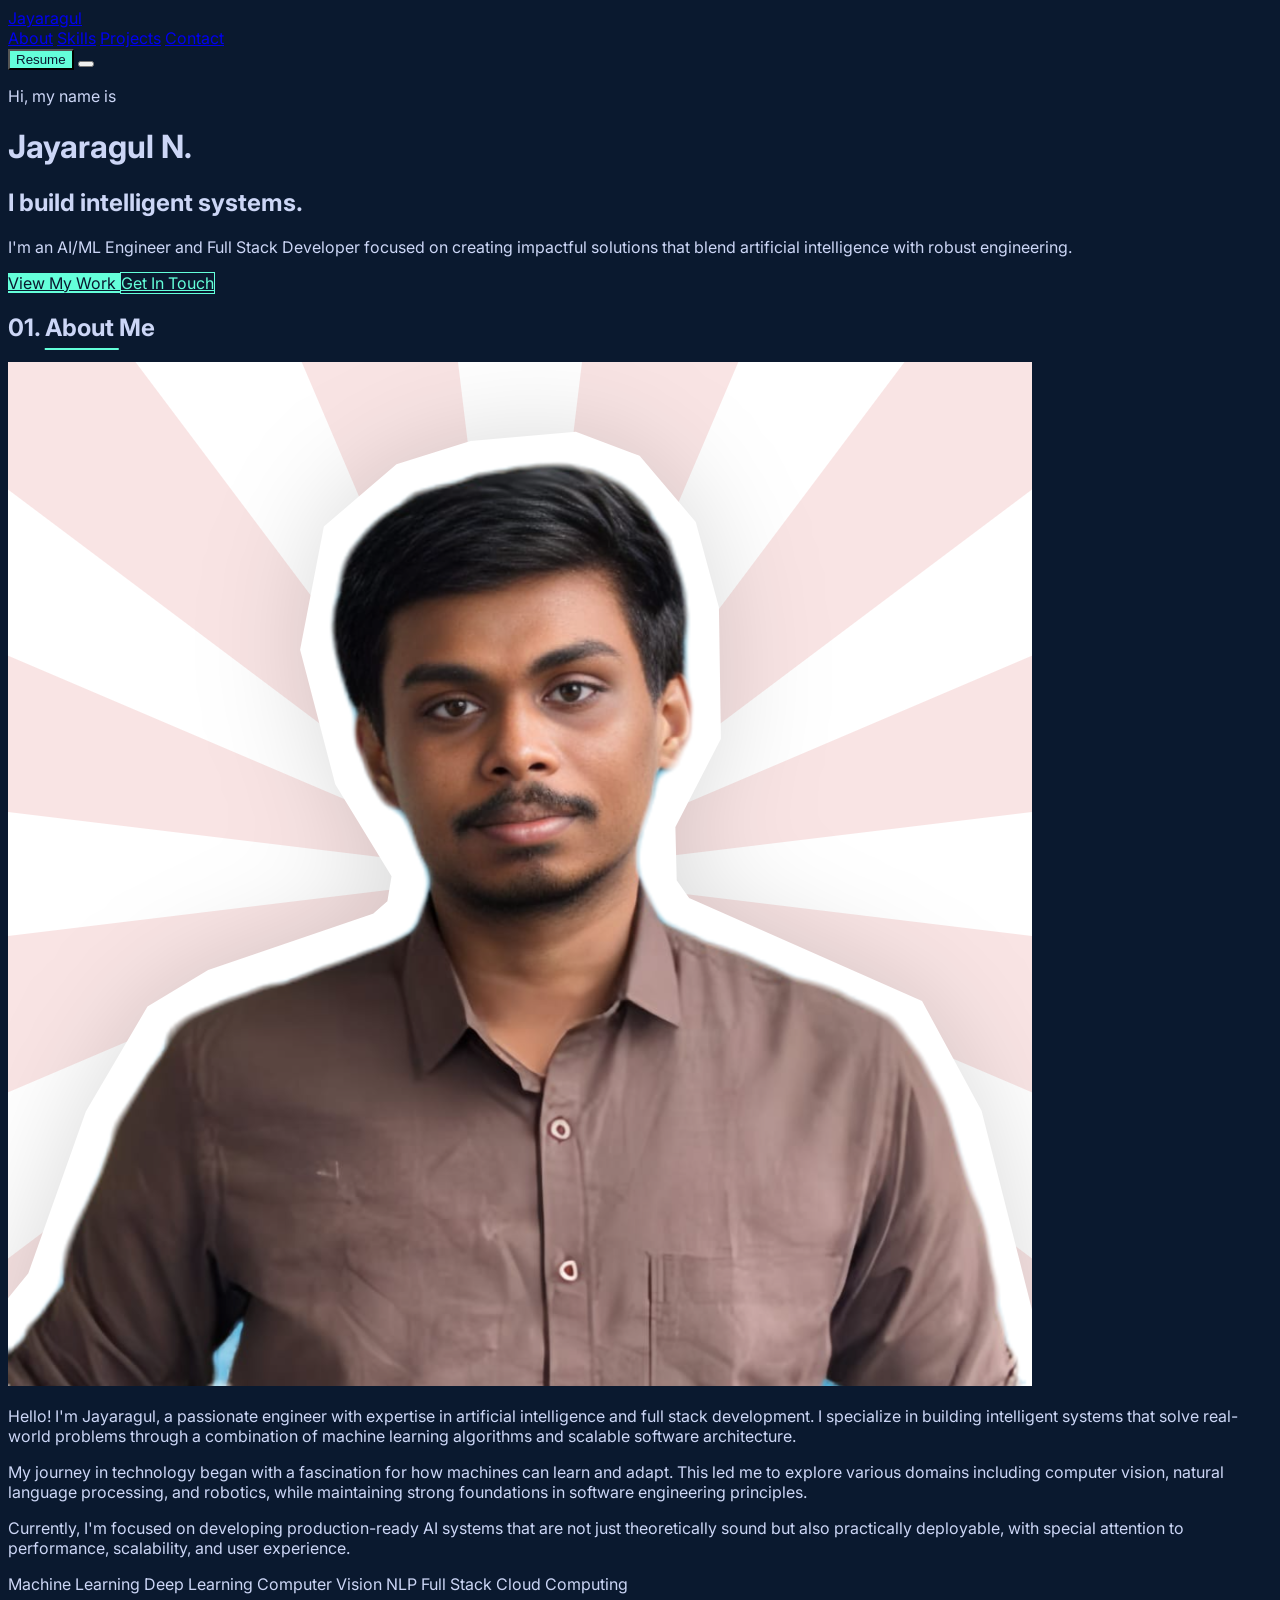
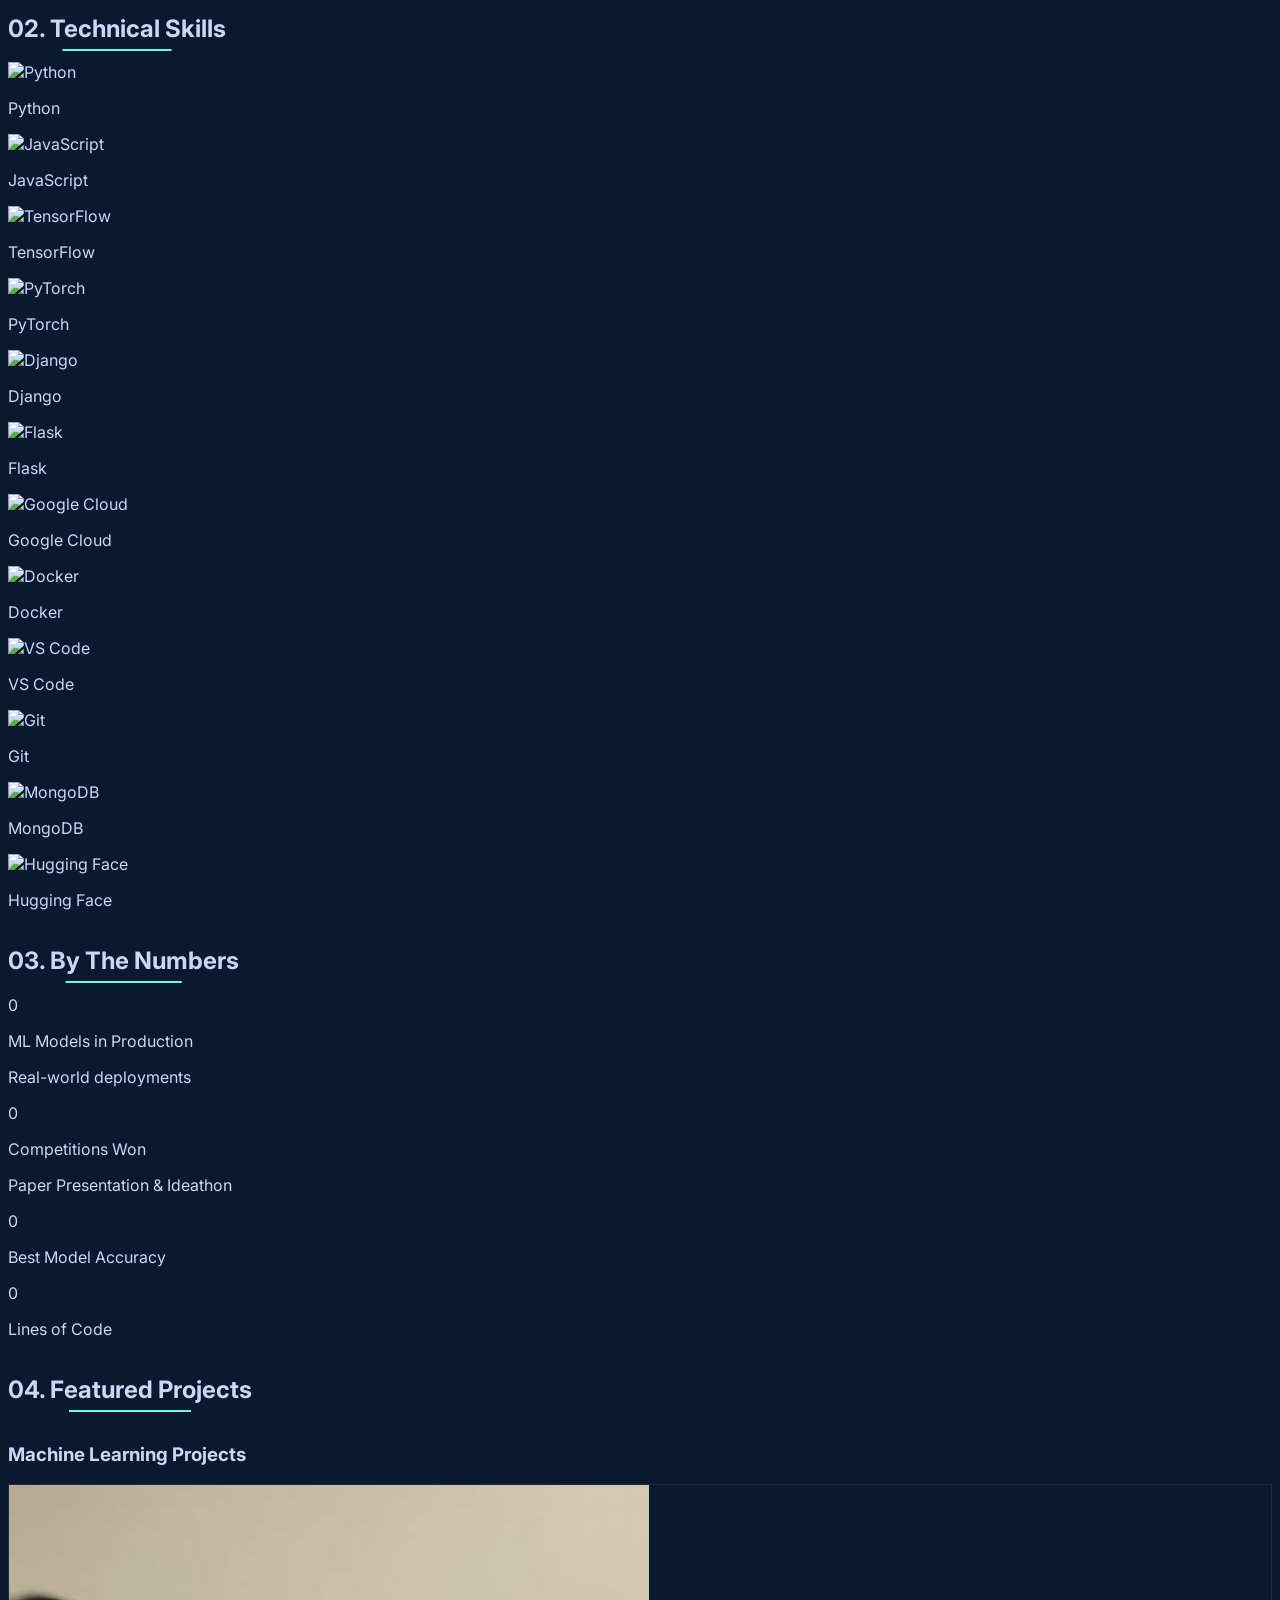
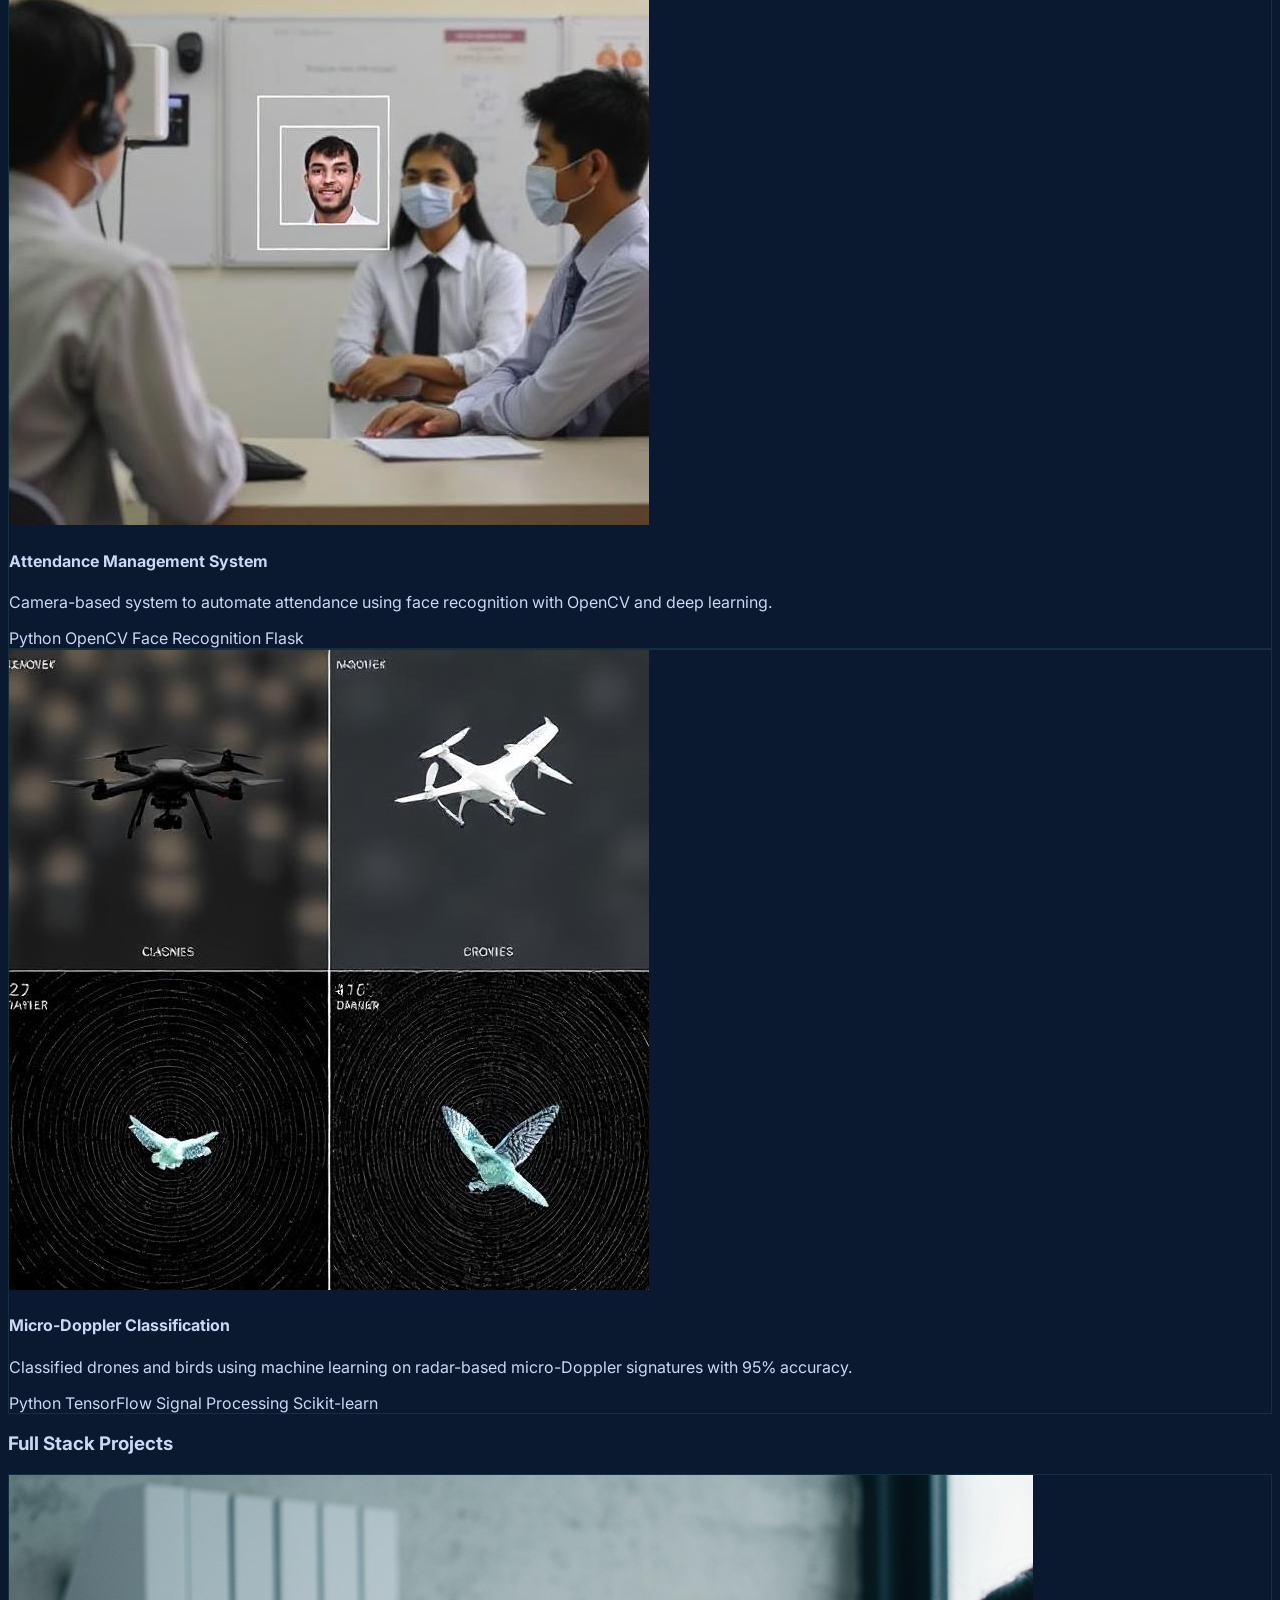
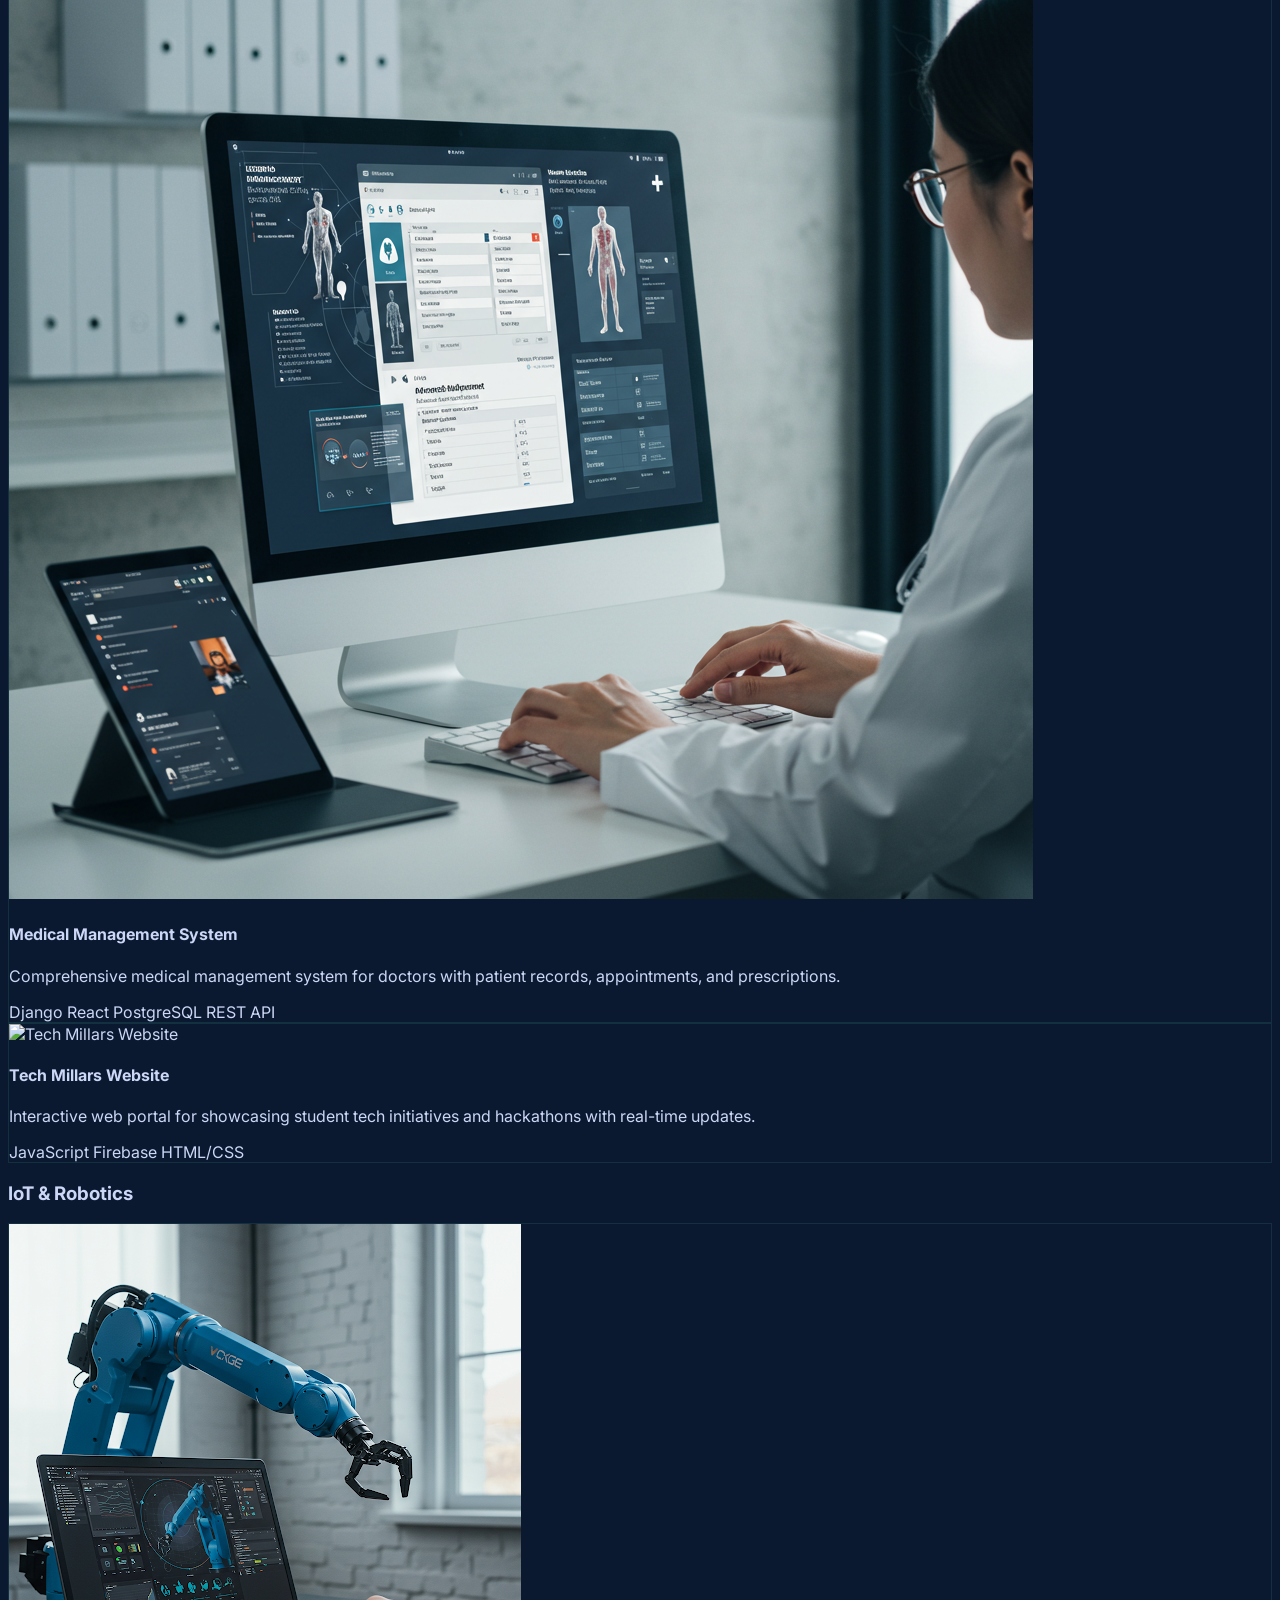
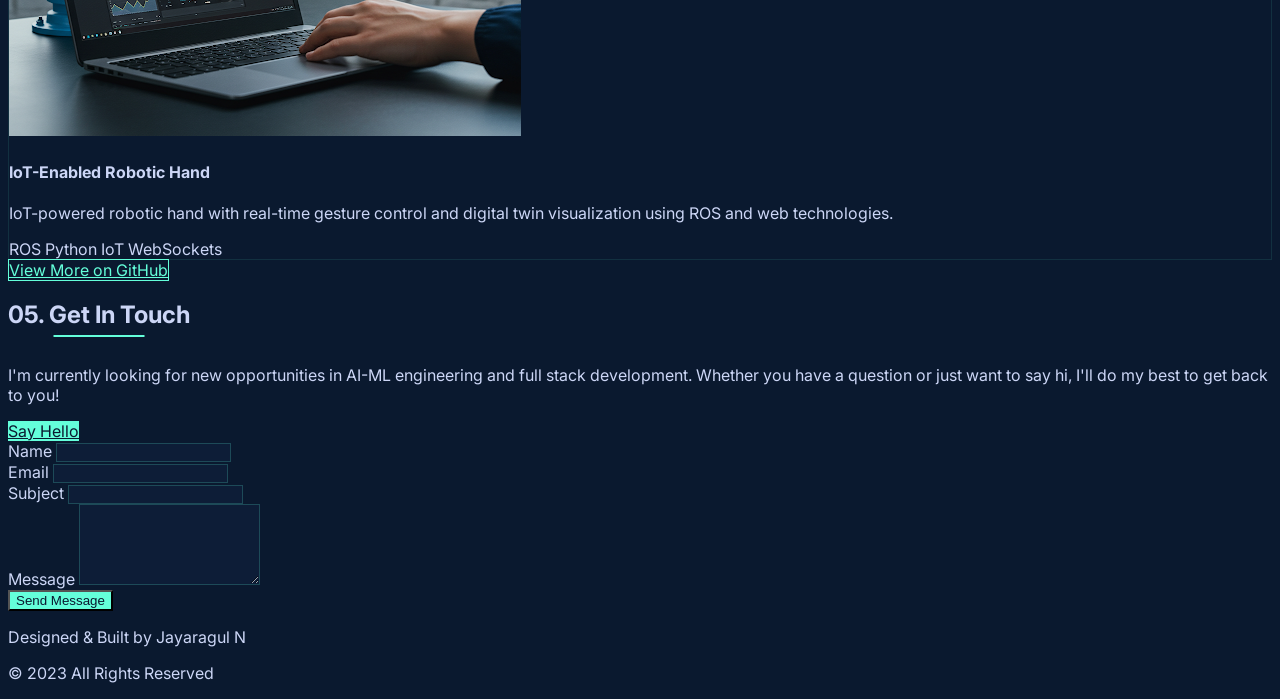
==== index.html @ 0172c44f "dd" ====
<!DOCTYPE html>
<html lang="en">

<head>
  <meta charset="UTF-8">
  <meta name="viewport" content="width=device-width, initial-scale=1.0">
  
  <!-- Favicons -->
  <link rel="apple-touch-icon" sizes="180x180" href="favicon_io/apple-touch-icon.png">
  <link rel="icon" type="image/png" sizes="32x32" href="favicon_io/favicon-32x32.png">
  <link rel="icon" type="image/png" sizes="16x16" href="favicon_io/favicon-16x16.png">
  <link rel="manifest" href="/site.webmanifest">

  <!-- SEO Meta Tags -->
  <title>Jayaragul N – AI/DS Engineer | Full Stack Developer | Portfolio</title>
  <meta name="description" content="Official portfolio of Jayaragul N – AI/ML Engineer and Full Stack Developer. Explore projects in artificial intelligence, machine learning, NLP, and web development.">
  <meta name="keywords" content="Jayaragul, Jayaragul N, AI Engineer, Machine Learning Portfolio, AI Projects, Full Stack Developer, Python Developer, Data Science, GitHub, NLP, Robotics, Jayaragul Website, AI Student India">
  <meta name="author" content="Jayaragul N">
  <meta name="robots" content="index, follow">

  <!-- Open Graph / Facebook -->
  <meta property="og:title" content="Jayaragul N – AI/ML Engineer & Full Stack Developer">
  <meta property="og:description" content="Explore the official portfolio of Jayaragul N, featuring real-world AI, machine learning, and full stack projects.">
  <meta property="og:image" content="https://jayaragul.github.io/MY-PORTFOLIO-WEBSITE/assets/og-image.jpg">
  <meta property="og:url" content="https://jayaragul.github.io/MY-PORTFOLIO-WEBSITE/">
  <meta property="og:type" content="website">

  <!-- Twitter Card -->
  <meta name="twitter:card" content="summary_large_image">
  <meta name="twitter:title" content="Jayaragul N – AI/ML Engineer & Full Stack Developer">
  <meta name="twitter:description" content="Browse Jayaragul's AI, ML, and Web Development projects.">
  <meta name="twitter:image" content="https://jayaragul.github.io/MY-PORTFOLIO-WEBSITE/assets/og-image.jpg">
  <meta name="twitter:creator" content="@jayaragul_N">

  <!-- Canonical URL -->
  <link rel="canonical" href="https://jayaragul.github.io/MY-PORTFOLIO-WEBSITE/" />

  <!-- JSON-LD Structured Data -->
  <script type="application/ld+json">
  {
    "@context": "https://schema.org",
    "@type": "Person",
    "name": "Jayaragul N",
    "url": "https://jayaragul.github.io/MY-PORTFOLIO-WEBSITE/",
    "sameAs": [
      "https://github.com/jayaragul",
      "https://linkedin.com/in/jayaragul",
      "https://x.com/jayaragul_N"
    ],
    "jobTitle": "AI/ML Engineer & Full Stack Developer",
    "description": "AI/ML Engineer and Full Stack Developer from India. Building intelligent systems, scalable web apps, and machine learning solutions.",
    "image": "https://jayaragul.github.io/MY-PORTFOLIO-WEBSITE/assets/profile.jpg"
  }
  </script>

  <!-- Fonts & Icons -->
  <link href="https://fonts.googleapis.com/css2?family=Inter:wght@300;400;500;600;700&display=swap" rel="stylesheet">
  <script src="https://unpkg.com/lucide@latest"></script>
  
  <!-- CSS Libraries -->
  <script src="https://cdn.tailwindcss.com"></script>
  <link href="https://unpkg.com/aos@2.3.1/dist/aos.css" rel="stylesheet" />
  
  <!-- Custom CSS -->
  <style>
    :root {
      --primary-dark: #0A192F;
      --secondary-dark: #112240;
      --accent-teal: #64FFDA;
      --accent-pink: #F72585;
      --text-light: #CCD6F6;
      --text-dark: #8892B0;
    }
    
    body {
      font-family: 'Inter', sans-serif;
      background-color: var(--primary-dark);
      color: var(--text-light);
      scroll-behavior: smooth;
    }
    
    .hero-section {
      background: linear-gradient(rgba(10, 25, 47, 0.9), rgba(10, 25, 47, 0.9)), 
                  url('background-pattern.svg');
      background-size: cover;
      background-position: center;
    }
    
    .section-title {
      position: relative;
      display: inline-block;
    }
    
    .section-title::after {
      content: '';
      position: absolute;
      bottom: -8px;
      left: 0;
      width: 50%;
      height: 2px;
      background-color: var(--accent-teal);
      transform: translateX(50%);
    }
    
    .project-card {
      transition: all 0.3s ease;
      border: 1px solid rgba(100, 255, 218, 0.1);
    }
    
    .project-card:hover {
      transform: translateY(-5px);
      box-shadow: 0 10px 20px rgba(100, 255, 218, 0.1);
      border-color: var(--accent-teal);
    }
    
    .skill-icon {
      transition: all 0.3s ease;
    }
    
    .skill-icon:hover {
      transform: scale(1.1);
      filter: drop-shadow(0 0 8px rgba(100, 255, 218, 0.5));
    }
    
    .contact-input {
      background-color: rgba(17, 34, 64, 0.5);
      border: 1px solid rgba(100, 255, 218, 0.2);
    }
    
    .contact-input:focus {
      outline: none;
      border-color: var(--accent-teal);
      box-shadow: 0 0 0 2px rgba(100, 255, 218, 0.2);
    }
    
    .btn-primary {
      background-color: var(--accent-teal);
      color: var(--primary-dark);
      transition: all 0.3s ease;
    }
    
    .btn-primary:hover {
      transform: translateY(-2px);
      box-shadow: 0 5px 15px rgba(100, 255, 218, 0.3);
    }
    
    .btn-secondary {
      border: 1px solid var(--accent-teal);
      color: var(--accent-teal);
      transition: all 0.3s ease;
    }
    
    .btn-secondary:hover {
      background-color: rgba(100, 255, 218, 0.1);
    }
    
    /* Animation for stats */
    @keyframes fadeIn {
      from { opacity: 0; transform: translateY(20px); }
      to { opacity: 1; transform: translateY(0); }
    }
    
    .stat-item {
      animation: fadeIn 0.6s ease forwards;
    }
    
    .stat-item:nth-child(1) { animation-delay: 0.1s; }
    .stat-item:nth-child(2) { animation-delay: 0.2s; }
    .stat-item:nth-child(3) { animation-delay: 0.3s; }
    .stat-item:nth-child(4) { animation-delay: 0.4s; }
  </style>
</head>

<body class="min-h-screen">
  <!-- Navigation -->
  <nav class="fixed w-full bg-[#0A192F] bg-opacity-90 backdrop-blur-sm z-50 py-4 px-6 shadow-sm">
    <div class="max-w-6xl mx-auto flex justify-between items-center">
      <a href="#" class="text-xl font-bold text-white flex items-center">
        <span class="text-[#64FFDA]">J</span>ayaragul
      </a>
      
      <div class="hidden md:flex space-x-8">
        <a href="#about" class="text-[#CCD6F6] hover:text-[#64FFDA] transition">About</a>
        <a href="#skills" class="text-[#CCD6F6] hover:text-[#64FFDA] transition">Skills</a>
        <a href="#projects" class="text-[#CCD6F6] hover:text-[#64FFDA] transition">Projects</a>
        <a href="#contact" class="text-[#CCD6F6] hover:text-[#64FFDA] transition">Contact</a>
      </div>
      
      <div class="flex items-center space-x-4">
        <button id="resumeBtn" class="btn-primary px-4 py-2 rounded text-sm font-medium">
          Resume
        </button>
        <button id="themeToggle" class="p-2 rounded-full bg-[#112240] text-[#64FFDA]">
          <i data-lucide="moon" class="w-5 h-5"></i>
        </button>
      </div>
    </div>
  </nav>

  <!-- Hero Section -->
  <header class="hero-section min-h-screen flex items-center justify-center pt-20 px-6">
    <div class="max-w-4xl mx-auto text-center" data-aos="fade-up">
      <p class="text-[#64FFDA] mb-4">Hi, my name is</p>
      <h1 class="text-5xl md:text-7xl font-bold text-white mb-4">Jayaragul N.</h1>
      <h2 class="text-3xl md:text-5xl font-bold text-[#8892B0] mb-6">I build intelligent systems.</h2>
      <p class="text-lg text-[#8892B0] max-w-2xl mx-auto mb-8">
        I'm an AI/ML Engineer and Full Stack Developer focused on creating impactful solutions that blend artificial intelligence with robust engineering.
      </p>
      <div class="flex justify-center space-x-4">
        <a href="#projects" class="btn-primary px-6 py-3 rounded font-medium">
          View My Work
        </a>
        <a href="#contact" class="btn-secondary px-6 py-3 rounded font-medium">
          Get In Touch
        </a>
      </div>
    </div>
  </header>

  <!-- About Section -->
  <section id="about" class="py-20 px-6">
    <div class="max-w-6xl mx-auto">
      <h2 class="section-title text-3xl font-bold text-center mb-16 text-white">
        <span class="text-[#64FFDA]">01.</span> About Me
      </h2>
      
      <div class="flex flex-col md:flex-row items-center gap-12">
        <div class="md:w-1/2" data-aos="fade-right">
          <div class="relative max-w-xs mx-auto">
            <img src="picofme (2).png" alt="Jayaragul N" class="w-full h-auto rounded-lg shadow-xl">
            <div class="absolute inset-0 border-2 border-[#64FFDA] rounded-lg transform translate-x-4 translate-y-4 -z-10"></div>
          </div>
        </div>
        
        <div class="md:w-1/2" data-aos="fade-left">
          <p class="text-[#CCD6F6] mb-6">
            Hello! I'm Jayaragul, a passionate engineer with expertise in artificial intelligence and full stack development. 
            I specialize in building intelligent systems that solve real-world problems through a combination of machine learning 
            algorithms and scalable software architecture.
          </p>
          
          <p class="text-[#CCD6F6] mb-6">
            My journey in technology began with a fascination for how machines can learn and adapt. This led me to explore 
            various domains including computer vision, natural language processing, and robotics, while maintaining strong 
            foundations in software engineering principles.
          </p>
          
          <p class="text-[#CCD6F6] mb-8">
            Currently, I'm focused on developing production-ready AI systems that are not just theoretically sound but also 
            practically deployable, with special attention to performance, scalability, and user experience.
          </p>
          
          <div class="flex flex-wrap gap-4">
            <span class="text-[#64FFDA] bg-[#112240] px-4 py-2 rounded">Machine Learning</span>
            <span class="text-[#64FFDA] bg-[#112240] px-4 py-2 rounded">Deep Learning</span>
            <span class="text-[#64FFDA] bg-[#112240] px-4 py-2 rounded">Computer Vision</span>
            <span class="text-[#64FFDA] bg-[#112240] px-4 py-2 rounded">NLP</span>
            <span class="text-[#64FFDA] bg-[#112240] px-4 py-2 rounded">Full Stack</span>
            <span class="text-[#64FFDA] bg-[#112240] px-4 py-2 rounded">Cloud Computing</span>
          </div>
        </div>
      </div>
    </div>
  </section>

  <!-- Skills Section -->
  <section id="skills" class="py-20 px-6 bg-[#112240]">
    <div class="max-w-6xl mx-auto">
      <h2 class="section-title text-3xl font-bold text-center mb-16 text-white">
        <span class="text-[#64FFDA]">02.</span> Technical Skills
      </h2>
      
      <div class="grid grid-cols-2 sm:grid-cols-3 md:grid-cols-4 lg:grid-cols-6 gap-8">
        <!-- Languages -->
        <div class="skill-card" data-aos="fade-up" data-aos-delay="100">
          <div class="skill-icon bg-[#0A192F] p-4 rounded-lg flex justify-center">
            <img src="https://cdn.jsdelivr.net/gh/devicons/devicon/icons/python/python-original.svg" alt="Python" class="w-12 h-12">
          </div>
          <p class="text-center mt-2 text-sm text-[#CCD6F6]">Python</p>
        </div>
        
        <div class="skill-card" data-aos="fade-up" data-aos-delay="150">
          <div class="skill-icon bg-[#0A192F] p-4 rounded-lg flex justify-center">
            <img src="https://cdn.jsdelivr.net/gh/devicons/devicon/icons/javascript/javascript-original.svg" alt="JavaScript" class="w-12 h-12">
          </div>
          <p class="text-center mt-2 text-sm text-[#CCD6F6]">JavaScript</p>
        </div>
        
        <!-- ML Frameworks -->
        <div class="skill-card" data-aos="fade-up" data-aos-delay="200">
          <div class="skill-icon bg-[#0A192F] p-4 rounded-lg flex justify-center">
            <img src="https://cdn.jsdelivr.net/gh/devicons/devicon/icons/tensorflow/tensorflow-original.svg" alt="TensorFlow" class="w-12 h-12">
          </div>
          <p class="text-center mt-2 text-sm text-[#CCD6F6]">TensorFlow</p>
        </div>
        
        <div class="skill-card" data-aos="fade-up" data-aos-delay="250">
          <div class="skill-icon bg-[#0A192F] p-4 rounded-lg flex justify-center">
            <img src="https://cdn.jsdelivr.net/gh/devicons/devicon/icons/pytorch/pytorch-original.svg" alt="PyTorch" class="w-12 h-12">
          </div>
          <p class="text-center mt-2 text-sm text-[#CCD6F6]">PyTorch</p>
        </div>
        
        <!-- Web Frameworks -->
        <div class="skill-card" data-aos="fade-up" data-aos-delay="300">
          <div class="skill-icon bg-[#0A192F] p-4 rounded-lg flex justify-center">
            <img src="https://cdn.jsdelivr.net/gh/devicons/devicon/icons/django/django-plain.svg" alt="Django" class="w-12 h-12">
          </div>
          <p class="text-center mt-2 text-sm text-[#CCD6F6]">Django</p>
        </div>
        
        <div class="skill-card" data-aos="fade-up" data-aos-delay="350">
          <div class="skill-icon bg-[#0A192F] p-4 rounded-lg flex justify-center">
            <img src="https://cdn.jsdelivr.net/gh/devicons/devicon/icons/flask/flask-original.svg" alt="Flask" class="w-12 h-12">
          </div>
          <p class="text-center mt-2 text-sm text-[#CCD6F6]">Flask</p>
        </div>
        
        <!-- Cloud/DevOps -->
        <div class="skill-card" data-aos="fade-up" data-aos-delay="400">
          <div class="skill-icon bg-[#0A192F] p-4 rounded-lg flex justify-center">
            <img src="https://cdn.jsdelivr.net/gh/devicons/devicon/icons/googlecloud/googlecloud-original.svg" alt="Google Cloud" class="w-12 h-12">
          </div>
          <p class="text-center mt-2 text-sm text-[#CCD6F6]">Google Cloud</p>
        </div>
        
        <div class="skill-card" data-aos="fade-up" data-aos-delay="450">
          <div class="skill-icon bg-[#0A192F] p-4 rounded-lg flex justify-center">
            <img src="https://cdn.jsdelivr.net/gh/devicons/devicon/icons/docker/docker-original.svg" alt="Docker" class="w-12 h-12">
          </div>
          <p class="text-center mt-2 text-sm text-[#CCD6F6]">Docker</p>
        </div>
        
        <!-- Tools -->
        <div class="skill-card" data-aos="fade-up" data-aos-delay="500">
          <div class="skill-icon bg-[#0A192F] p-4 rounded-lg flex justify-center">
            <img src="https://cdn.jsdelivr.net/gh/devicons/devicon/icons/vscode/vscode-original.svg" alt="VS Code" class="w-12 h-12">
          </div>
          <p class="text-center mt-2 text-sm text-[#CCD6F6]">VS Code</p>
        </div>
        
        <div class="skill-card" data-aos="fade-up" data-aos-delay="550">
          <div class="skill-icon bg-[#0A192F] p-4 rounded-lg flex justify-center">
            <img src="https://cdn.jsdelivr.net/gh/devicons/devicon/icons/git/git-original.svg" alt="Git" class="w-12 h-12">
          </div>
          <p class="text-center mt-2 text-sm text-[#CCD6F6]">Git</p>
        </div>
        
        <!-- Databases -->
        <div class="skill-card" data-aos="fade-up" data-aos-delay="600">
          <div class="skill-icon bg-[#0A192F] p-4 rounded-lg flex justify-center">
            <img src="https://cdn.jsdelivr.net/gh/devicons/devicon/icons/mongodb/mongodb-original.svg" alt="MongoDB" class="w-12 h-12">
          </div>
          <p class="text-center mt-2 text-sm text-[#CCD6F6]">MongoDB</p>
        </div>
        
        <!-- Specialized -->
        <div class="skill-card" data-aos="fade-up" data-aos-delay="650">
          <div class="skill-icon bg-[#0A192F] p-4 rounded-lg flex justify-center">
            <img src="https://registry.npmmirror.com/@lobehub/icons-static-png/latest/files/dark/huggingface-color.png" alt="Hugging Face" class="w-12 h-12">
          </div>
          <p class="text-center mt-2 text-sm text-[#CCD6F6]">Hugging Face</p>
        </div>
      </div>
    </div>
  </section>

  <!-- Stats Section -->
  <section class="py-20 px-6 bg-[#0A192F]">
    <div class="max-w-6xl mx-auto">
      <h2 class="section-title text-3xl font-bold text-center mb-16 text-white">
        <span class="text-[#64FFDA]">03.</span> By The Numbers
      </h2>
      
      <div class="grid grid-cols-1 sm:grid-cols-2 lg:grid-cols-4 gap-8">
        <!-- Models Deployed -->
        <div class="stat-item bg-[#112240] p-8 rounded-lg text-center" data-aos="zoom-in">
          <div class="text-[#64FFDA] text-5xl font-bold mb-2 count-up" data-count="2">0</div>
          <p class="text-[#CCD6F6]">ML Models in Production</p>
          <p class="text-xs text-[#8892B0] mt-2">Real-world deployments</p>
        </div>
        
        <!-- Competitions -->
        <div class="stat-item bg-[#112240] p-8 rounded-lg text-center" data-aos="zoom-in" data-aos-delay="100">
          <div class="text-[#64FFDA] text-5xl font-bold mb-2 count-up" data-count="3">0</div>
          <p class="text-[#CCD6F6]">Competitions Won</p>
          <p class="text-xs text-[#8892B0] mt-2">Paper Presentation & Ideathon</p>
        </div>
        
        <!-- Accuracy -->
        <div class="stat-item bg-[#112240] p-8 rounded-lg text-center" data-aos="zoom-in" data-aos-delay="200">
          <div class="text-[#64FFDA] text-5xl font-bold mb-2 count-up" data-count="98">0</div>
          <p class="text-[#CCD6F6]">Best Model Accuracy</p>
          <div class="w-full bg-[#0A192F] h-2 mt-4 rounded-full overflow-hidden">
            <div class="h-full bg-green-400" style="width: 98%"></div>
          </div>
        </div>
        
        <!-- LOC -->
        <div class="stat-item bg-[#112240] p-8 rounded-lg text-center" data-aos="zoom-in" data-aos-delay="300">
          <div class="text-[#64FFDA] text-5xl font-bold mb-2 count-up" data-count="20000">0</div>
          <p class="text-[#CCD6F6]">Lines of Code</p>
          <div class="w-full bg-[#0A192F] h-2 mt-4 rounded-full overflow-hidden">
            <div class="h-full bg-[#64FFDA]" style="width: 90%"></div>
          </div>
        </div>
      </div>
    </div>
  </section>

  <!-- Projects Section -->
  <section id="projects" class="py-20 px-6">
    <div class="max-w-6xl mx-auto">
      <h2 class="section-title text-3xl font-bold text-center mb-16 text-white">
        <span class="text-[#64FFDA]">04.</span> Featured Projects
      </h2>
      
      <!-- ML Projects -->
      <h3 class="text-2xl font-semibold text-[#CCD6F6] mb-8">Machine Learning Projects</h3>
      <div class="grid grid-cols-1 md:grid-cols-2 gap-8 mb-16">
        <!-- Attendance System -->
        <div class="project-card bg-[#112240] rounded-lg overflow-hidden" data-aos="fade-up">
          <div class="relative overflow-hidden h-48">
            <img src="attendence.jpeg" alt="Attendance Management System" class="w-full h-full object-cover transition-transform duration-500 hover:scale-105">
            <div class="absolute inset-0 bg-gradient-to-t from-[#0A192F] to-transparent opacity-80"></div>
          </div>
          <div class="p-6">
            <div class="flex justify-between items-start mb-2">
              <h4 class="text-xl font-bold text-white">Attendance Management System</h4>
              <div class="flex space-x-2">
                <a href="#" class="text-[#64FFDA] hover:text-white">
                  <i data-lucide="github" class="w-5 h-5"></i>
                </a>
                <a href="#" class="text-[#64FFDA] hover:text-white">
                  <i data-lucide="external-link" class="w-5 h-5"></i>
                </a>
              </div>
            </div>
            <p class="text-[#8892B0] mb-4">Camera-based system to automate attendance using face recognition with OpenCV and deep learning.</p>
            <div class="flex flex-wrap gap-2">
              <span class="text-xs text-[#64FFDA] bg-[#0A192F] px-2 py-1 rounded">Python</span>
              <span class="text-xs text-[#64FFDA] bg-[#0A192F] px-2 py-1 rounded">OpenCV</span>
              <span class="text-xs text-[#64FFDA] bg-[#0A192F] px-2 py-1 rounded">Face Recognition</span>
              <span class="text-xs text-[#64FFDA] bg-[#0A192F] px-2 py-1 rounded">Flask</span>
            </div>
          </div>
        </div>
        
        <!-- Drone Classification -->
        <div class="project-card bg-[#112240] rounded-lg overflow-hidden" data-aos="fade-up" data-aos-delay="100">
          <div class="relative overflow-hidden h-48">
            <img src="drone.jpg" alt="Micro-Doppler Classification" class="w-full h-full object-cover transition-transform duration-500 hover:scale-105">
            <div class="absolute inset-0 bg-gradient-to-t from-[#0A192F] to-transparent opacity-80"></div>
          </div>
          <div class="p-6">
            <div class="flex justify-between items-start mb-2">
              <h4 class="text-xl font-bold text-white">Micro-Doppler Classification</h4>
              <div class="flex space-x-2">
                <a href="#" class="text-[#64FFDA] hover:text-white">
                  <i data-lucide="github" class="w-5 h-5"></i>
                </a>
              </div>
            </div>
            <p class="text-[#8892B0] mb-4">Classified drones and birds using machine learning on radar-based micro-Doppler signatures with 95% accuracy.</p>
            <div class="flex flex-wrap gap-2">
              <span class="text-xs text-[#64FFDA] bg-[#0A192F] px-2 py-1 rounded">Python</span>
              <span class="text-xs text-[#64FFDA] bg-[#0A192F] px-2 py-1 rounded">TensorFlow</span>
              <span class="text-xs text-[#64FFDA] bg-[#0A192F] px-2 py-1 rounded">Signal Processing</span>
              <span class="text-xs text-[#64FFDA] bg-[#0A192F] px-2 py-1 rounded">Scikit-learn</span>
            </div>
          </div>
        </div>
      </div>
      
      <!-- Full Stack Projects -->
      <h3 class="text-2xl font-semibold text-[#CCD6F6] mb-8">Full Stack Projects</h3>
      <div class="grid grid-cols-1 md:grid-cols-2 gap-8 mb-16">
        <!-- Medical Management -->
        <div class="project-card bg-[#112240] rounded-lg overflow-hidden" data-aos="fade-up">
          <div class="relative overflow-hidden h-48">
            <img src="med.png" alt="Medical Management System" class="w-full h-full object-cover transition-transform duration-500 hover:scale-105">
            <div class="absolute inset-0 bg-gradient-to-t from-[#0A192F] to-transparent opacity-80"></div>
          </div>
          <div class="p-6">
            <div class="flex justify-between items-start mb-2">
              <h4 class="text-xl font-bold text-white">Medical Management System</h4>
              <div class="flex space-x-2">
                <a href="#" class="text-[#64FFDA] hover:text-white">
                  <i data-lucide="github" class="w-5 h-5"></i>
                </a>
                <a href="#" class="text-[#64FFDA] hover:text-white">
                  <i data-lucide="external-link" class="w-5 h-5"></i>
                </a>
              </div>
            </div>
            <p class="text-[#8892B0] mb-4">Comprehensive medical management system for doctors with patient records, appointments, and prescriptions.</p>
            <div class="flex flex-wrap gap-2">
              <span class="text-xs text-[#64FFDA] bg-[#0A192F] px-2 py-1 rounded">Django</span>
              <span class="text-xs text-[#64FFDA] bg-[#0A192F] px-2 py-1 rounded">React</span>
              <span class="text-xs text-[#64FFDA] bg-[#0A192F] px-2 py-1 rounded">PostgreSQL</span>
              <span class="text-xs text-[#64FFDA] bg-[#0A192F] px-2 py-1 rounded">REST API</span>
            </div>
          </div>
        </div>
        
        <!-- Tech Millars -->
        <div class="project-card bg-[#112240] rounded-lg overflow-hidden" data-aos="fade-up" data-aos-delay="100">
          <div class="relative overflow-hidden h-48">
            <img src="https://source.unsplash.com/400x300/?website" alt="Tech Millars Website" class="w-full h-full object-cover transition-transform duration-500 hover:scale-105">
            <div class="absolute inset-0 bg-gradient-to-t from-[#0A192F] to-transparent opacity-80"></div>
          </div>
          <div class="p-6">
            <div class="flex justify-between items-start mb-2">
              <h4 class="text-xl font-bold text-white">Tech Millars Website</h4>
              <div class="flex space-x-2">
                <a href="#" class="text-[#64FFDA] hover:text-white">
                  <i data-lucide="github" class="w-5 h-5"></i>
                </a>
                <a href="#" class="text-[#64FFDA] hover:text-white">
                  <i data-lucide="external-link" class="w-5 h-5"></i>
                </a>
              </div>
            </div>
            <p class="text-[#8892B0] mb-4">Interactive web portal for showcasing student tech initiatives and hackathons with real-time updates.</p>
            <div class="flex flex-wrap gap-2">
              <span class="text-xs text-[#64FFDA] bg-[#0A192F] px-2 py-1 rounded">JavaScript</span>
              <span class="text-xs text-[#64FFDA] bg-[#0A192F] px-2 py-1 rounded">Firebase</span>
              <span class="text-xs text-[#64FFDA] bg-[#0A192F] px-2 py-1 rounded">HTML/CSS</span>
            </div>
          </div>
        </div>
      </div>
      
      <!-- IoT Projects -->
      <h3 class="text-2xl font-semibold text-[#CCD6F6] mb-8">IoT & Robotics</h3>
      <div class="grid grid-cols-1 gap-8">
        <!-- Robotic Hand -->
        <div class="project-card bg-[#112240] rounded-lg overflow-hidden" data-aos="fade-up">
          <div class="relative overflow-hidden h-64">
            <img src="robotic.png" alt="Robotic Hand" class="w-full h-full object-cover transition-transform duration-500 hover:scale-105">
            <div class="absolute inset-0 bg-gradient-to-t from-[#0A192F] to-transparent opacity-80"></div>
          </div>
          <div class="p-6">
            <div class="flex justify-between items-start mb-2">
              <h4 class="text-xl font-bold text-white">IoT-Enabled Robotic Hand</h4>
              <div class="flex space-x-2">
                <a href="#" class="text-[#64FFDA] hover:text-white">
                  <i data-lucide="github" class="w-5 h-5"></i>
                </a>
                <a href="#" class="text-[#64FFDA] hover:text-white">
                  <i data-lucide="external-link" class="w-5 h-5"></i>
                </a>
              </div>
            </div>
            <p class="text-[#8892B0] mb-4">IoT-powered robotic hand with real-time gesture control and digital twin visualization using ROS and web technologies.</p>
            <div class="flex flex-wrap gap-2">
              <span class="text-xs text-[#64FFDA] bg-[#0A192F] px-2 py-1 rounded">ROS</span>
              <span class="text-xs text-[#64FFDA] bg-[#0A192F] px-2 py-1 rounded">Python</span>
              <span class="text-xs text-[#64FFDA] bg-[#0A192F] px-2 py-1 rounded">IoT</span>
              <span class="text-xs text-[#64FFDA] bg-[#0A192F] px-2 py-1 rounded">WebSockets</span>
            </div>
          </div>
        </div>
      </div>
      
      <div class="text-center mt-16">
        <a href="https://github.com/jayaragul" target="_blank" class="btn-secondary inline-flex items-center px-6 py-3 rounded font-medium">
          <i data-lucide="github" class="w-5 h-5 mr-2"></i>
          View More on GitHub
        </a>
      </div>
    </div>
  </section>

  <!-- Contact Section -->
  <section id="contact" class="py-20 px-6 bg-[#112240]">
    <div class="max-w-4xl mx-auto">
      <h2 class="section-title text-3xl font-bold text-center mb-16 text-white">
        <span class="text-[#64FFDA]">05.</span> Get In Touch
      </h2>
      
      <div class="text-center mb-12">
        <p class="text-lg text-[#CCD6F6] max-w-2xl mx-auto mb-8">
          I'm currently looking for new opportunities in AI-ML engineering and full stack development. 
          Whether you have a question or just want to say hi, I'll do my best to get back to you!
        </p>
        <a href="mailto:jayaragul.in@gmail.com" class="btn-primary px-6 py-3 rounded font-medium inline-block">
          Say Hello
        </a>
      </div>
      
      <form class="max-w-lg mx-auto" data-aos="fade-up">
        <div class="mb-6">
          <label for="name" class="block text-[#CCD6F6] mb-2">Name</label>
          <input type="text" id="name" class="contact-input w-full px-4 py-3 rounded focus:outline-none" required>
        </div>
        
        <div class="mb-6">
          <label for="email" class="block text-[#CCD6F6] mb-2">Email</label>
          <input type="email" id="email" class="contact-input w-full px-4 py-3 rounded focus:outline-none" required>
        </div>
        
        <div class="mb-6">
          <label for="subject" class="block text-[#CCD6F6] mb-2">Subject</label>
          <input type="text" id="subject" class="contact-input w-full px-4 py-3 rounded focus:outline-none" required>
        </div>
        
        <div class="mb-8">
          <label for="message" class="block text-[#CCD6F6] mb-2">Message</label>
          <textarea id="message" rows="5" class="contact-input w-full px-4 py-3 rounded focus:outline-none" required></textarea>
        </div>
        
        <button type="submit" class="btn-primary w-full px-6 py-3 rounded font-medium">
          Send Message
        </button>
      </form>
    </div>
  </section>

  <!-- Footer -->
  <footer class="py-12 px-6 bg-[#0A192F]">
    <div class="max-w-6xl mx-auto">
      <div class="flex flex-col items-center">
        <div class="flex space-x-6 mb-6">
          <a href="https://github.com/jayaragul" target="_blank" class="text-[#8892B0] hover:text-[#64FFDA] transition">
            <i data-lucide="github" class="w-6 h-6"></i>
          </a>
          <a href="https://www.linkedin.com/in/jayaragul-n-399588221/" target="_blank" class="text-[#8892B0] hover:text-[#64FFDA] transition">
            <i data-lucide="linkedin" class="w-6 h-6"></i>
          </a>
          <a href="https://x.com/jayaragul_N" target="_blank" class="text-[#8892B0] hover:text-[#64FFDA] transition">
            <i data-lucide="twitter" class="w-6 h-6"></i>
          </a>
          <a href="https://medium.com/@jayaragul" target="_blank" class="text-[#8892B0] hover:text-[#64FFDA] transition">
            <i data-lucide="book" class="w-6 h-6"></i>
          </a>
        </div>
        
        <p class="text-sm text-[#8892B0] mb-2">Designed & Built by Jayaragul N</p>
        <p class="text-xs text-[#8892B0]">© 2023 All Rights Reserved</p>
      </div>
    </div>
  </footer>

  <!-- Scripts -->
  <script src="https://unpkg.com/aos@2.3.1/dist/aos.js"></script>
  <script>
    // Initialize AOS animation library
    AOS.init({
      duration: 800,
      easing: 'ease-in-out',
      once: true
    });

    // Initialize Lucide icons
    lucide.createIcons();

    // Theme toggle functionality
    const themeToggle = document.getElementById('themeToggle');
    const moonIcon = themeToggle.querySelector('i');
    
    themeToggle.addEventListener('click', () => {
      document.body.classList.toggle('light-theme');
      
      if (document.body.classList.contains('light-theme')) {
        moonIcon.setAttribute('data-lucide', 'sun');
      } else {
        moonIcon.setAttribute('data-lucide', 'moon');
      }
      lucide.createIcons();
    });

    // Resume button functionality
    document.getElementById('resumeBtn').addEventListener('click', () => {
      // Replace with actual resume URL
      window.open('jayaragul-resume.pdf', '_blank');
    });

    // Count-up animation for stats
    const countUpElements = document.querySelectorAll('.count-up');
    
    const observer = new IntersectionObserver((entries) => {
      entries.forEach(entry => {
        if (entry.isIntersecting) {
          const element = entry.target;
          const target = parseInt(element.getAttribute('data-count'));
          const duration = 2000;
          const step = target / (duration / 16);
          let current = 0;
          
          const updateCount = () => {
            current += step;
            if (current < target) {
              element.textContent = Math.floor(current);
              requestAnimationFrame(updateCount);
            } else {
              element.textContent = target;
            }
          };
          
          updateCount();
          observer.unobserve(element);
        }
      });
    }, { threshold: 0.5 });
    
    countUpElements.forEach(el => observer.observe(el));

    // Smooth scrolling for navigation links
    document.querySelectorAll('a[href^="#"]').forEach(anchor => {
      anchor.addEventListener('click', function(e) {
        e.preventDefault();
        
        document.querySelector(this.getAttribute('href')).scrollIntoView({
          behavior: 'smooth'
        });
      });
    });

    // Form submission handling
    const contactForm = document.querySelector('form');
    if (contactForm) {
      contactForm.addEventListener('submit', (e) => {
        e.preventDefault();
        
        // Here you would typically send the form data to a server
        alert('Thank you for your message! I will get back to you soon.');
        contactForm.reset();
      });
    }
  </script>
</body>
</html>
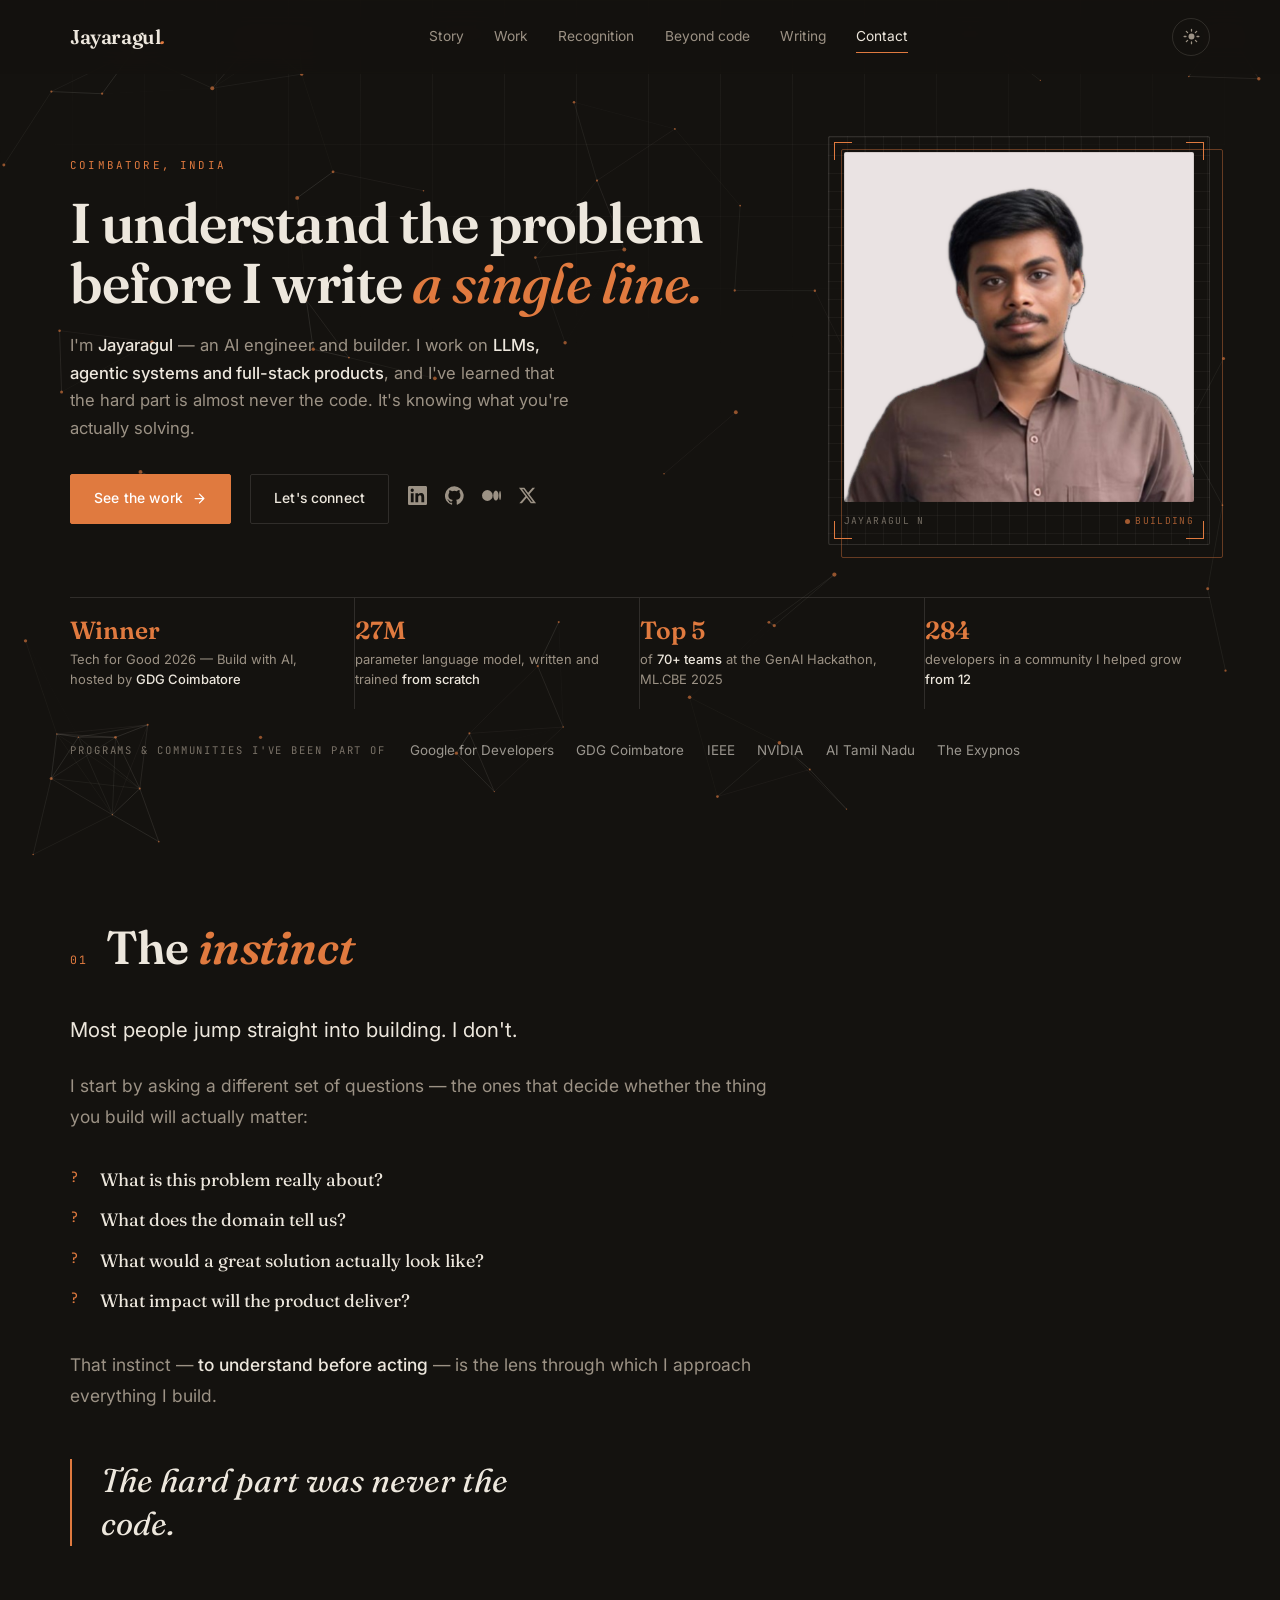
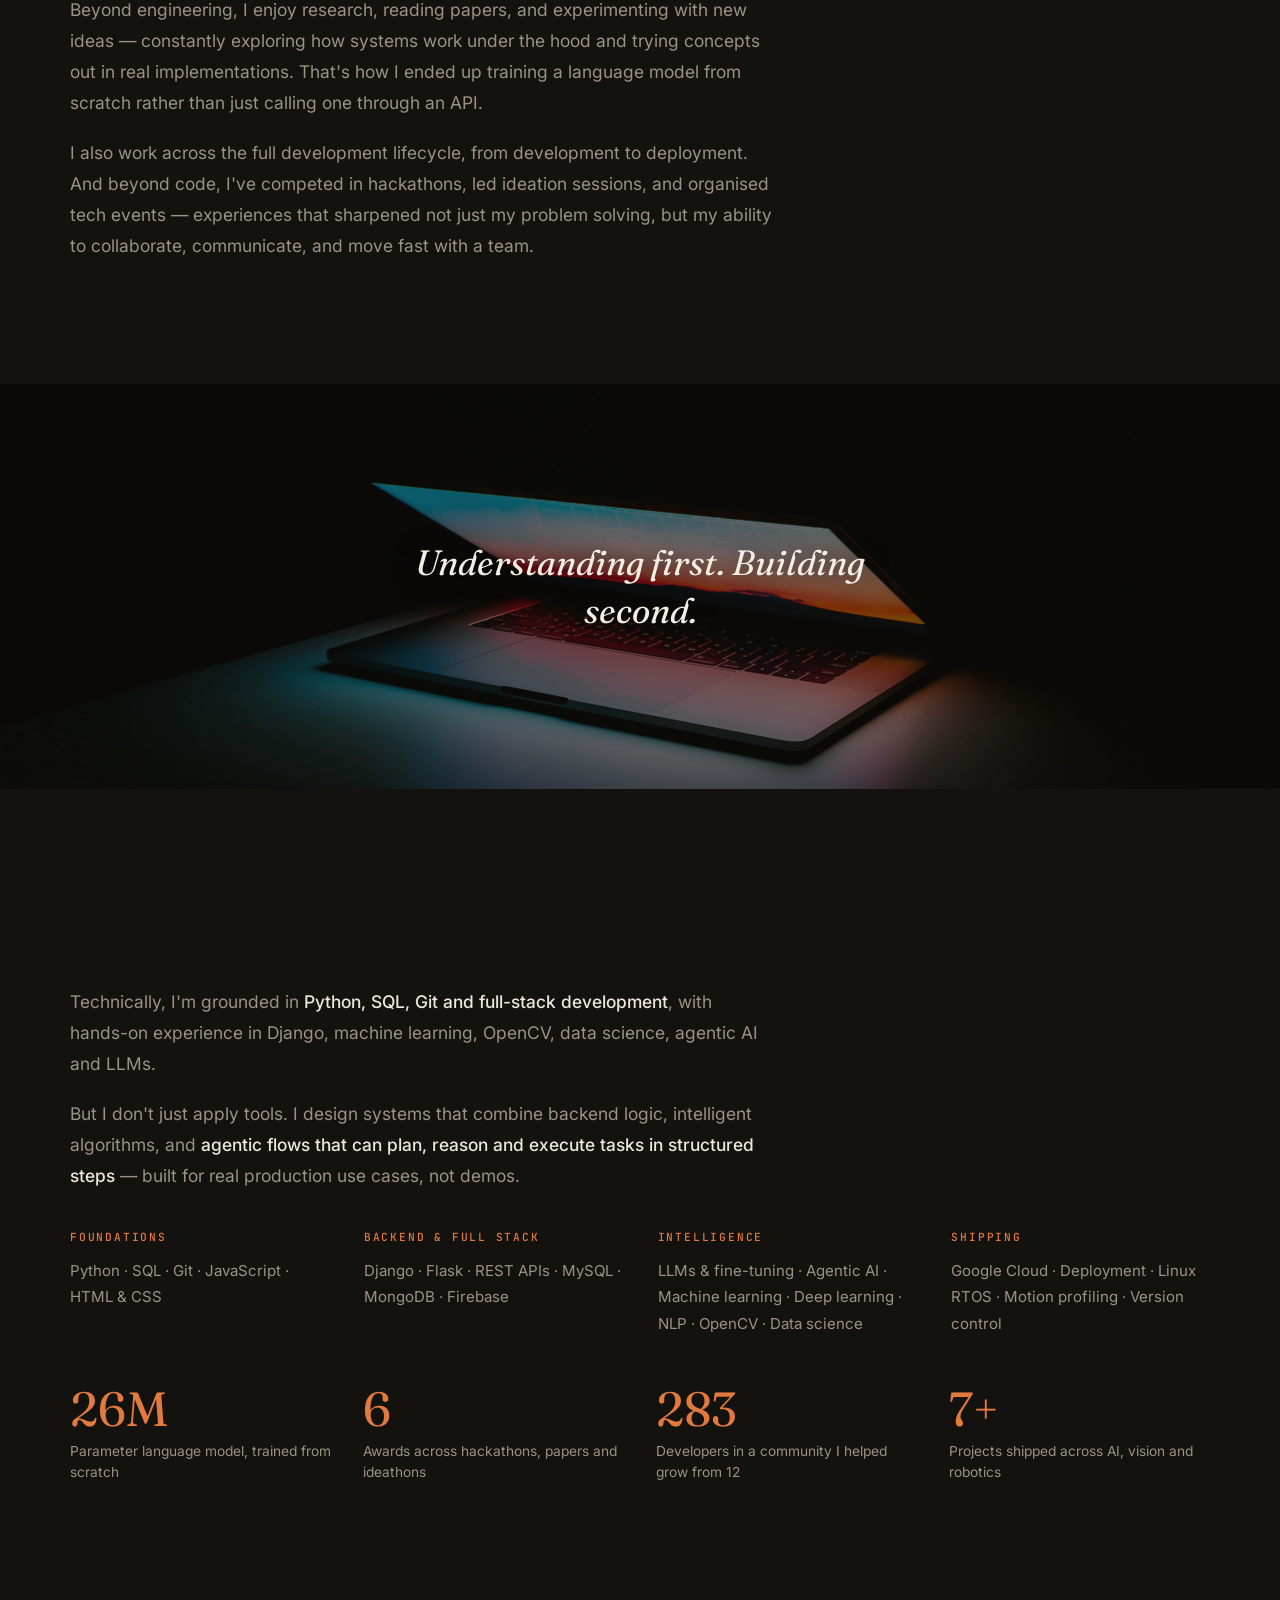
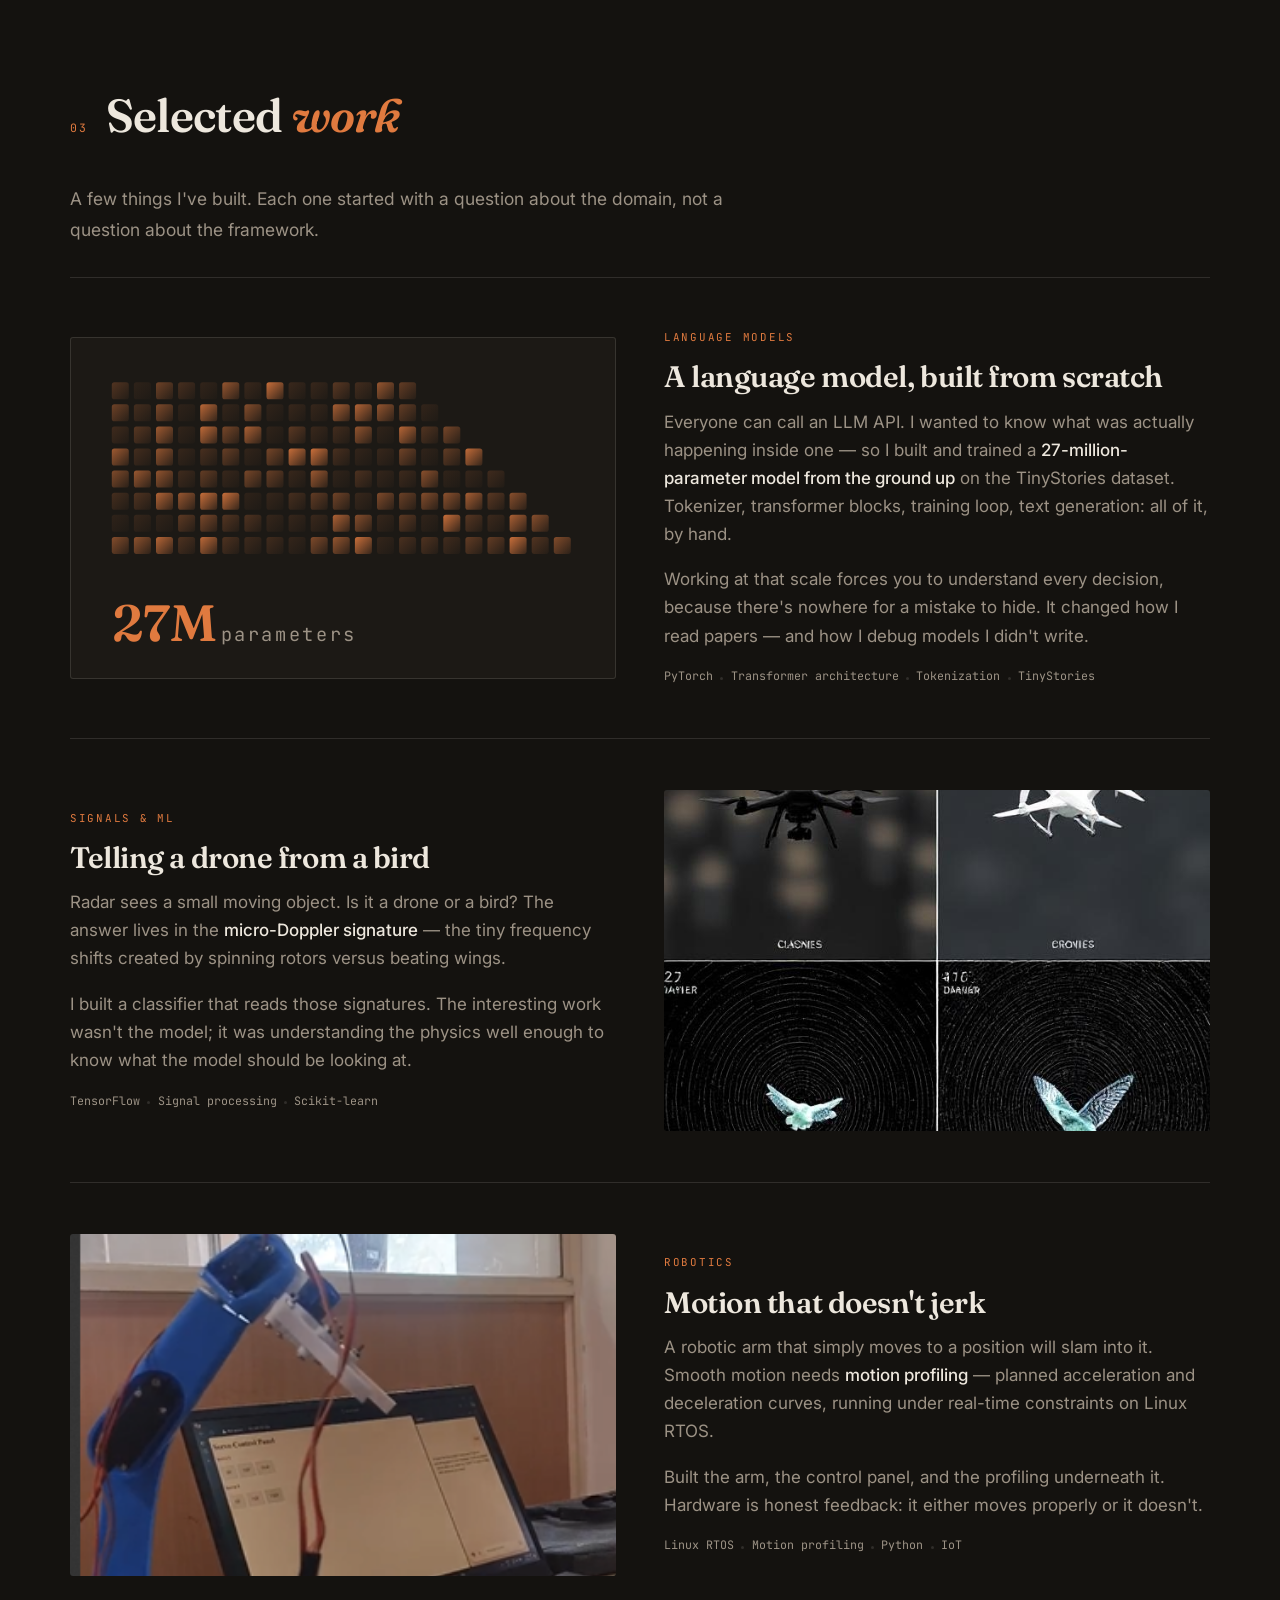
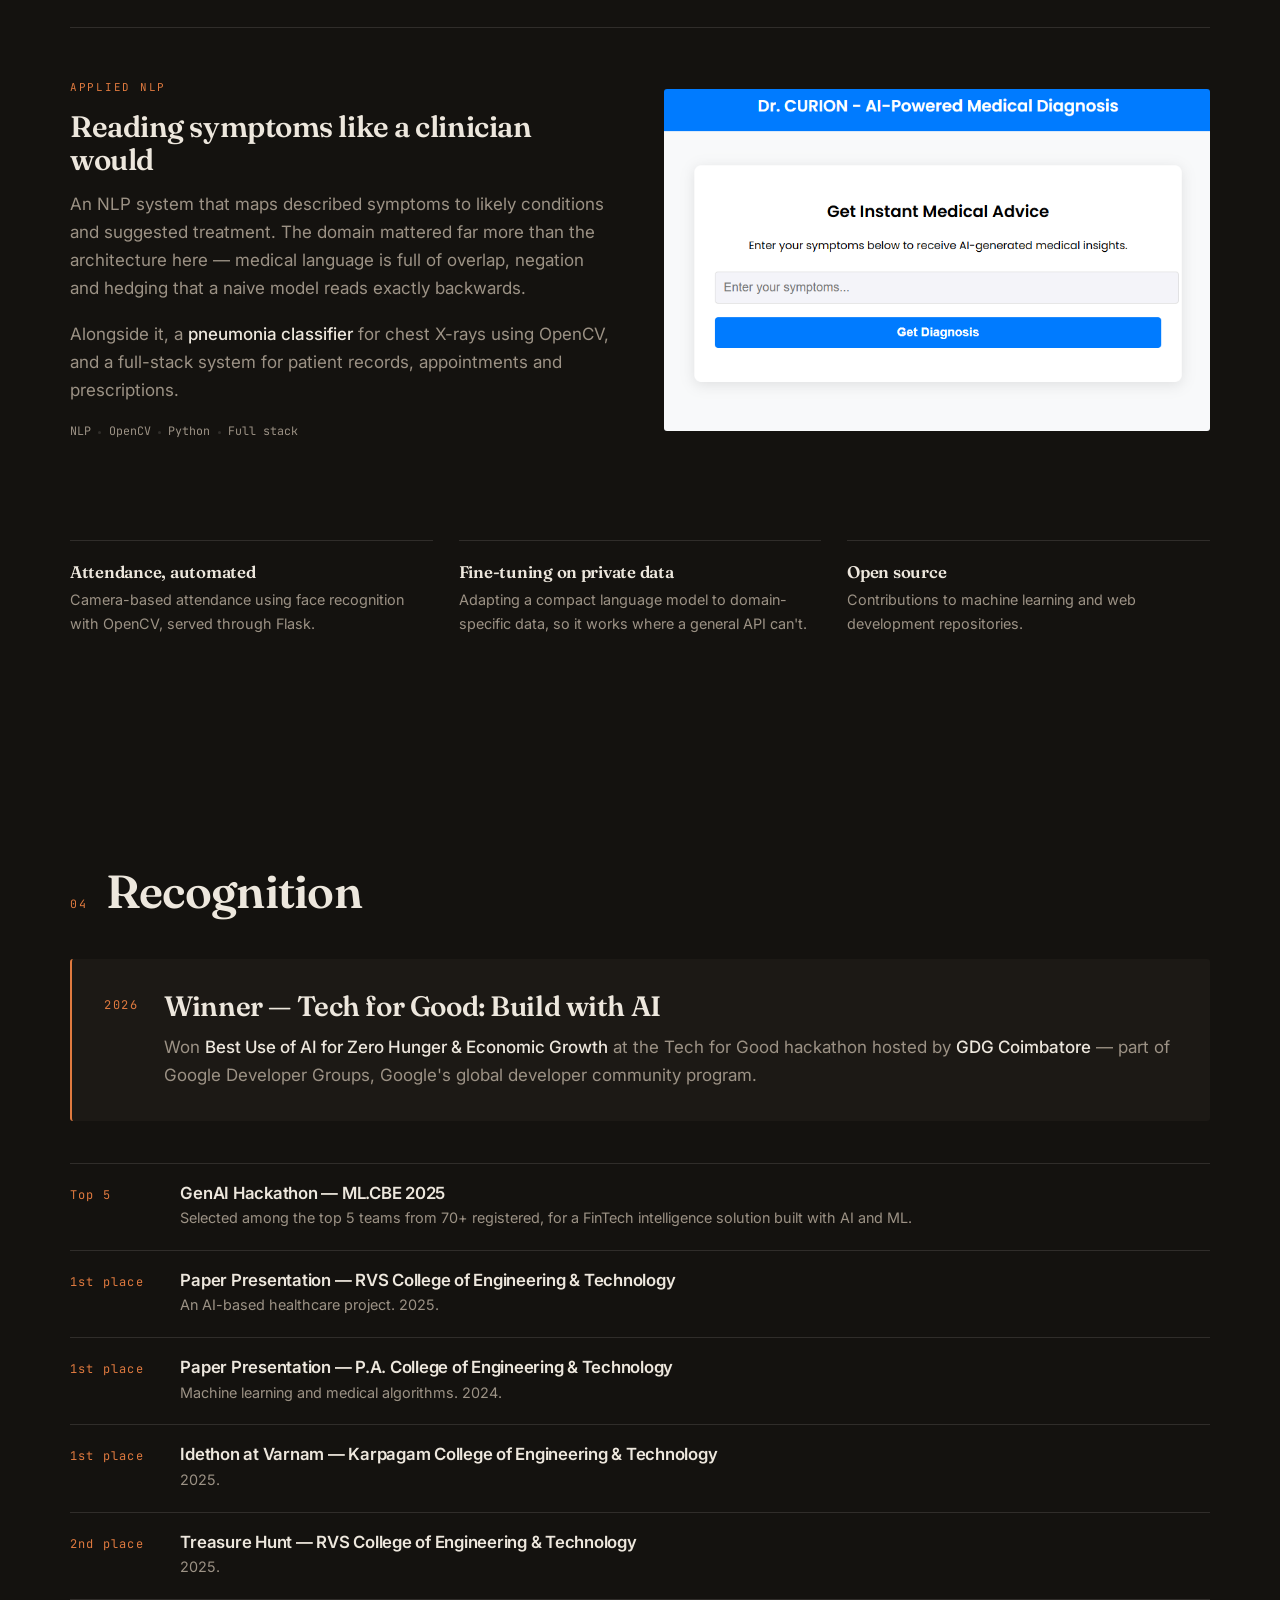
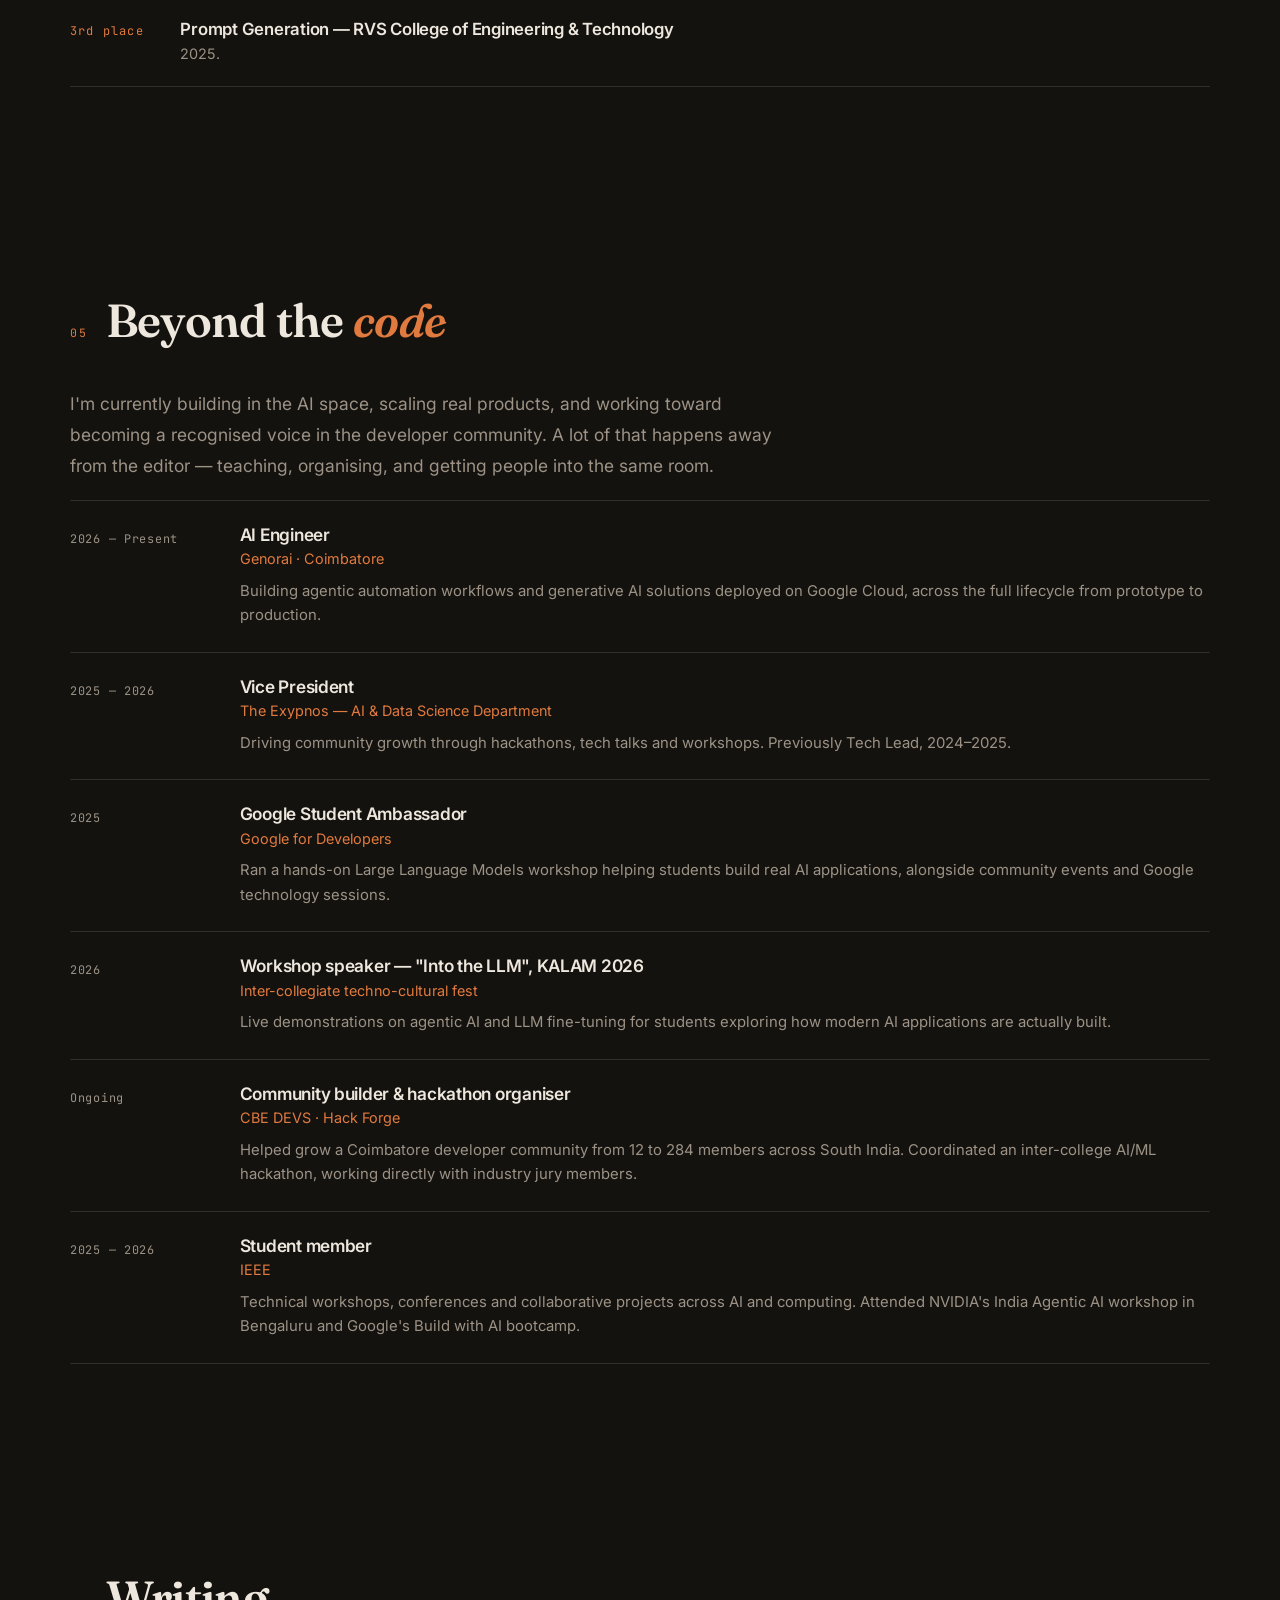
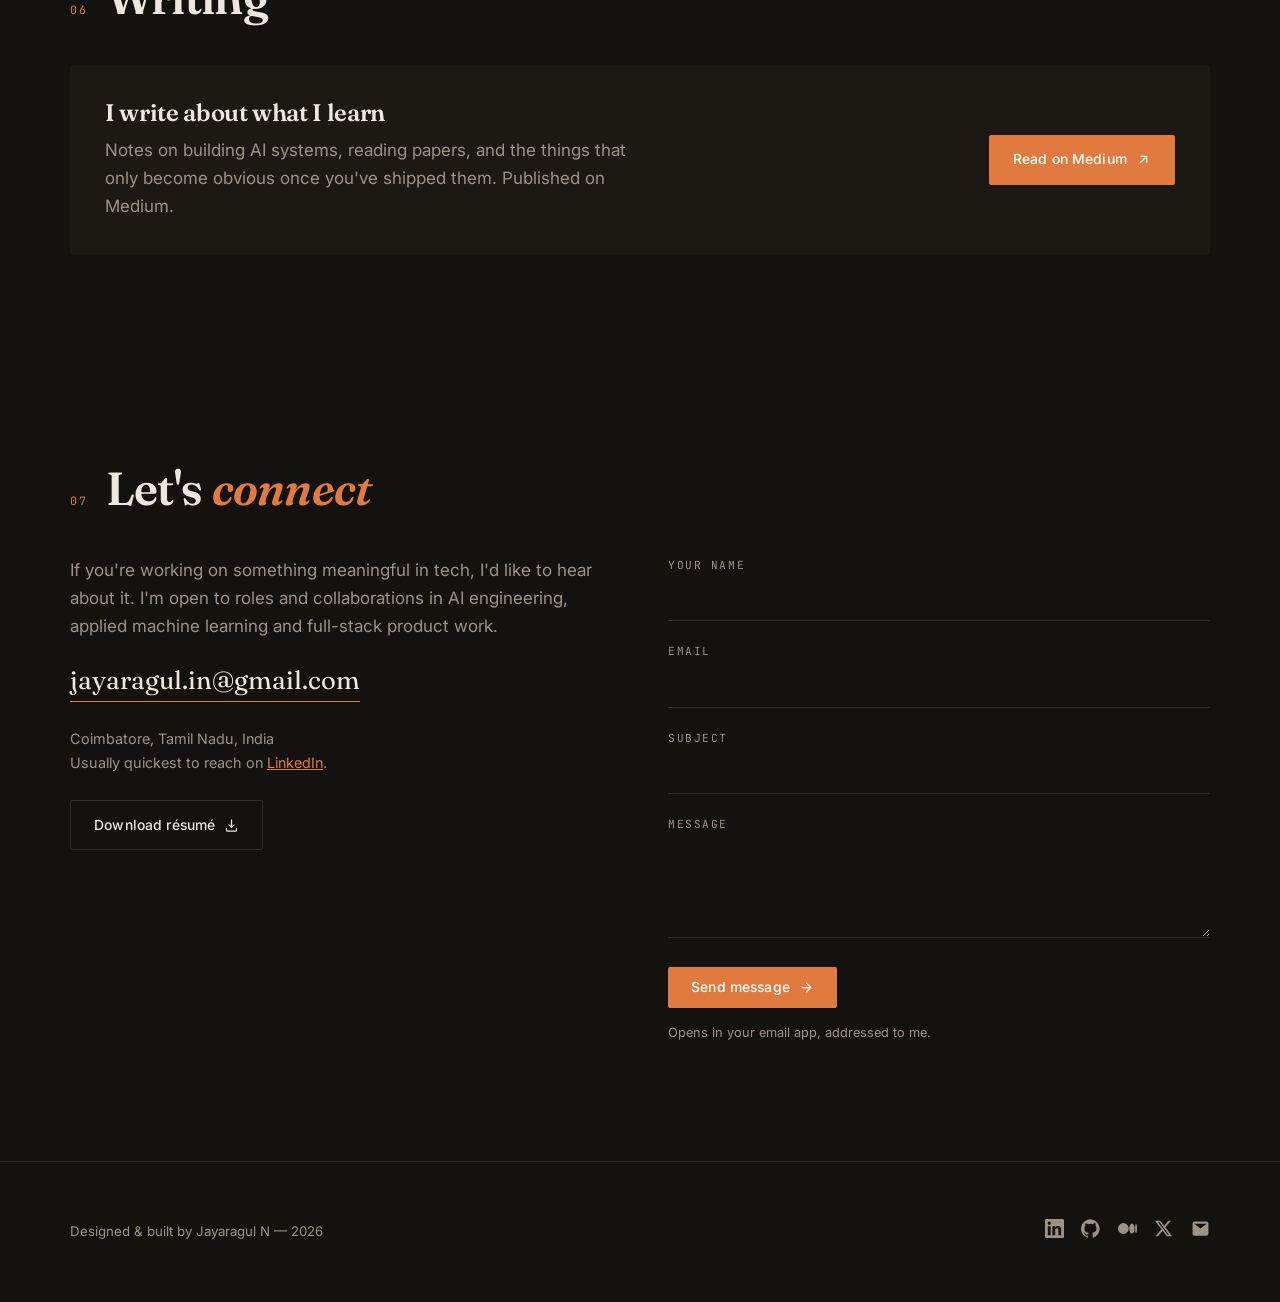
==== commit a5db6924: "Rebuild portfolio around proof, add particle field and technical framing - Rewrite as a story-led si" ====
--- a/index.html
+++ b/index.html
@@ -2,732 +2,1462 @@
 <html lang="en">
 
 <head>
-  <meta charset="UTF-8">
-  <meta name="viewport" content="width=device-width, initial-scale=1.0">
-  
-  <!-- Favicons -->
-  <link rel="apple-touch-icon" sizes="180x180" href="favicon_io/apple-touch-icon.png">
-  <link rel="icon" type="image/png" sizes="32x32" href="favicon_io/favicon-32x32.png">
-  <link rel="icon" type="image/png" sizes="16x16" href="favicon_io/favicon-16x16.png">
-  <link rel="manifest" href="/site.webmanifest">
-
-  <!-- SEO Meta Tags -->
-  <title>Jayaragul N – AI/DS Engineer | Full Stack Developer | Portfolio</title>
-  <meta name="description" content="Official portfolio of Jayaragul N – AI/ML Engineer and Full Stack Developer. Explore projects in artificial intelligence, machine learning, NLP, and web development.">
-  <meta name="keywords" content="Jayaragul, Jayaragul N, AI Engineer, Machine Learning Portfolio, AI Projects, Full Stack Developer, Python Developer, Data Science, GitHub, NLP, Robotics, Jayaragul Website, AI Student India">
-  <meta name="author" content="Jayaragul N">
-  <meta name="robots" content="index, follow">
-
-  <!-- Open Graph / Facebook -->
-  <meta property="og:title" content="Jayaragul N – AI/ML Engineer & Full Stack Developer">
-  <meta property="og:description" content="Explore the official portfolio of Jayaragul N, featuring real-world AI, machine learning, and full stack projects.">
-  <meta property="og:image" content="https://jayaragul.github.io/MY-PORTFOLIO-WEBSITE/assets/og-image.jpg">
-  <meta property="og:url" content="https://jayaragul.github.io/MY-PORTFOLIO-WEBSITE/">
-  <meta property="og:type" content="website">
-
-  <!-- Twitter Card -->
-  <meta name="twitter:card" content="summary_large_image">
-  <meta name="twitter:title" content="Jayaragul N – AI/ML Engineer & Full Stack Developer">
-  <meta name="twitter:description" content="Browse Jayaragul's AI, ML, and Web Development projects.">
-  <meta name="twitter:image" content="https://jayaragul.github.io/MY-PORTFOLIO-WEBSITE/assets/og-image.jpg">
-  <meta name="twitter:creator" content="@jayaragul_N">
-
-  <!-- Canonical URL -->
-  <link rel="canonical" href="https://jayaragul.github.io/MY-PORTFOLIO-WEBSITE/" />
-
-  <!-- JSON-LD Structured Data -->
-  <script type="application/ld+json">
-  {
-    "@context": "https://schema.org",
-    "@type": "Person",
-    "name": "Jayaragul N",
-    "url": "https://jayaragul.github.io/MY-PORTFOLIO-WEBSITE/",
-    "sameAs": [
-      "https://github.com/jayaragul",
-      "https://linkedin.com/in/jayaragul",
-      "https://x.com/jayaragul_N"
-    ],
-    "jobTitle": "AI/ML Engineer & Full Stack Developer",
-    "description": "AI/ML Engineer and Full Stack Developer from India. Building intelligent systems, scalable web apps, and machine learning solutions.",
-    "image": "https://jayaragul.github.io/MY-PORTFOLIO-WEBSITE/assets/profile.jpg"
+<meta charset="UTF-8">
+<meta name="viewport" content="width=device-width, initial-scale=1.0">
+
+<!-- Favicons -->
+<link rel="apple-touch-icon" sizes="180x180" href="favicon_io/apple-touch-icon.png">
+<link rel="icon" type="image/png" sizes="32x32" href="favicon_io/favicon-32x32.png">
+<link rel="icon" type="image/png" sizes="16x16" href="favicon_io/favicon-16x16.png">
+<link rel="manifest" href="favicon_io/site.webmanifest">
+
+<!-- ============ SEO ============ -->
+<title>Jayaragul N — AI Engineer &amp; Builder | Understanding before building</title>
+<meta name="description" content="Jayaragul N is an AI engineer and builder from Coimbatore, India. He works on LLMs, agentic AI and full-stack systems — and believes the best solutions start with understanding the problem deeply before writing a single line of code.">
+<meta name="keywords" content="Jayaragul, Jayaragul N, Jayaragul AI Engineer, AI engineer Coimbatore, LLM engineer India, agentic AI, small language model from scratch, Django developer, machine learning, OpenCV, data science, Google Student Ambassador, GDG Coimbatore, Sri Shakthi Institute">
+<meta name="author" content="Jayaragul N">
+<meta name="robots" content="index, follow, max-image-preview:large, max-snippet:-1">
+<meta name="theme-color" content="#14120F">
+<link rel="canonical" href="https://jayaragul.github.io/MY-PORTFOLIO-WEBSITE/">
+
+<!-- Open Graph -->
+<meta property="og:site_name" content="Jayaragul N">
+<meta property="og:title" content="Jayaragul N — AI Engineer &amp; Builder">
+<meta property="og:description" content="I believe the best solutions start with understanding the problem deeply before writing a single line of code. AI engineer working on LLMs, agentic systems and full-stack products.">
+<meta property="og:image" content="https://jayaragul.github.io/MY-PORTFOLIO-WEBSITE/picofme%20(2).png">
+<meta property="og:image:alt" content="Portrait of Jayaragul N, AI engineer">
+<meta property="og:url" content="https://jayaragul.github.io/MY-PORTFOLIO-WEBSITE/">
+<meta property="og:type" content="profile">
+<meta property="profile:first_name" content="Jayaragul">
+<meta property="profile:last_name" content="N">
+
+<!-- Twitter -->
+<meta name="twitter:card" content="summary_large_image">
+<meta name="twitter:title" content="Jayaragul N — AI Engineer &amp; Builder">
+<meta name="twitter:description" content="Understanding the problem deeply before writing a single line of code. AI engineer working on LLMs, agentic systems and full-stack products.">
+<meta name="twitter:image" content="https://jayaragul.github.io/MY-PORTFOLIO-WEBSITE/picofme%20(2).png">
+<meta name="twitter:creator" content="@jayaragul_N">
+
+<!-- Person structured data -->
+<script type="application/ld+json">
+{
+  "@context": "https://schema.org",
+  "@type": "Person",
+  "name": "Jayaragul N",
+  "alternateName": ["Jayaragul", "Jaya Ragul N", "JAYARAGUL N"],
+  "url": "https://jayaragul.github.io/MY-PORTFOLIO-WEBSITE/",
+  "image": "https://jayaragul.github.io/MY-PORTFOLIO-WEBSITE/picofme%20(2).png",
+  "jobTitle": "AI Engineer",
+  "description": "Jayaragul N is an AI engineer and builder based in Coimbatore, Tamil Nadu, India. He works on large language models, agentic AI systems and full-stack products, and approaches engineering by understanding the problem and its domain deeply before building. He has built a small language model from scratch, competed in and won AI hackathons, and organises technology events in the developer community.",
+  "homeLocation": { "@type": "Place", "name": "Coimbatore, Tamil Nadu, India" },
+  "email": "mailto:jayaragul.in@gmail.com",
+  "alumniOf": { "@type": "CollegeOrUniversity", "name": "Sri Shakthi Institute of Engineering and Technology, Coimbatore" },
+  "knowsAbout": ["Large Language Models","Agentic AI","Generative AI","Machine Learning","Deep Learning","Natural Language Processing","Computer Vision","OpenCV","Python","SQL","Django","Data Science","Full Stack Development","Robotics"],
+  "sameAs": [
+    "https://www.linkedin.com/in/jayaragul-n/",
+    "https://github.com/jayaragul",
+    "https://medium.com/@jayaragul",
+    "https://x.com/jayaragul_N"
+  ]
+}
+</script>
+
+<!-- "Who is Jayaragul" — answers for search -->
+<script type="application/ld+json">
+{
+  "@context": "https://schema.org",
+  "@type": "FAQPage",
+  "mainEntity": [
+    {
+      "@type": "Question",
+      "name": "Who is Jayaragul N?",
+      "acceptedAnswer": {
+        "@type": "Answer",
+        "text": "Jayaragul N is an AI engineer and builder based in Coimbatore, Tamil Nadu, India. He studies Artificial Intelligence and Data Science at Sri Shakthi Institute of Engineering and Technology, and works on large language models, agentic AI systems and full-stack products. His approach is to understand a problem and its domain deeply before writing code."
+      }
+    },
+    {
+      "@type": "Question",
+      "name": "What does Jayaragul N work on?",
+      "acceptedAnswer": {
+        "@type": "Answer",
+        "text": "He works across the full development lifecycle, from development to deployment. His work spans large language models and agentic AI flows that plan, reason and execute tasks in structured steps, alongside backend and full-stack engineering in Python, SQL and Django, and applied machine learning with OpenCV and data science tooling."
+      }
+    },
+    {
+      "@type": "Question",
+      "name": "What has Jayaragul N built?",
+      "acceptedAnswer": {
+        "@type": "Answer",
+        "text": "He built and trained a 27-million-parameter small language model from scratch on the TinyStories dataset, a micro-Doppler classifier that distinguishes drones from birds using radar signatures, a pneumonia classifier for chest X-rays, a medical NLP system mapping symptoms to conditions, a camera-based attendance system, and a robotic arm using Linux RTOS motion profiling."
+      }
+    },
+    {
+      "@type": "Question",
+      "name": "What has Jayaragul N won?",
+      "acceptedAnswer": {
+        "@type": "Answer",
+        "text": "He won Best Use of AI for Zero Hunger and Economic Growth at the Tech for Good 2026 Build with AI hackathon hosted by GDG Coimbatore, part of Google Developer Groups. He also placed in the top 5 of 70+ teams at the GenAI Hackathon ML.CBE 2025, and has won first prizes for paper presentations at RVS College of Engineering and Technology and P.A. College of Engineering and Technology."
+      }
+    }
+  ]
+}
+</script>
+
+<link rel="preconnect" href="https://fonts.googleapis.com">
+<link rel="preconnect" href="https://fonts.gstatic.com" crossorigin>
+<link href="https://fonts.googleapis.com/css2?family=Fraunces:opsz,wght@9..144,400;9..144,500;9..144,600;9..144,700&family=Inter:wght@300;400;500;600&family=JetBrains+Mono:wght@400;500&display=swap" rel="stylesheet">
+
+<style>
+/* ================= Tokens ================= */
+:root{
+  --ink:#14120F;
+  --surface:#1C1915;
+  --surface-2:#232019;
+  --text:#EDE7DD;
+  --muted:#9C9285;
+  --accent:#E07A3F;
+  --accent-soft:rgba(224,122,63,.14);
+  --rule:rgba(237,231,221,.13);
+  --shadow:rgba(0,0,0,.45);
+  --grid:rgba(237,231,221,.045);
+  --serif:'Fraunces',Georgia,serif;
+  --sans:'Inter',system-ui,sans-serif;
+  --mono:'JetBrains Mono',ui-monospace,monospace;
+  --measure:64ch;
+}
+[data-theme="light"]{
+  --ink:#F7F3EC;
+  --surface:#FFFFFF;
+  --surface-2:#F0EAE0;
+  --text:#1A1613;
+  --muted:#6A6055;
+  --accent:#B8511B;
+  --accent-soft:rgba(184,81,27,.10);
+  --rule:rgba(26,22,19,.14);
+  --shadow:rgba(60,45,30,.14);
+  --grid:rgba(26,22,19,.05);
+}
+
+*,*::before,*::after{box-sizing:border-box}
+html{-webkit-text-size-adjust:100%}
+body{
+  margin:0;background:var(--ink);color:var(--text);
+  font-family:var(--sans);font-size:17px;line-height:1.65;
+  -webkit-font-smoothing:antialiased;overflow-x:hidden;
+  transition:background .5s ease,color .5s ease;
+}
+img{max-width:100%;height:auto;display:block}
+a{color:inherit}
+
+/* ================= Particle field + blueprint grid ================= */
+#fx{
+  position:fixed;inset:0;width:100%;height:100%;
+  z-index:0;pointer-events:none;
+}
+.blueprint{
+  position:fixed;inset:0;z-index:0;pointer-events:none;
+  background-image:
+    linear-gradient(to right,var(--grid) 1px,transparent 1px),
+    linear-gradient(to bottom,var(--grid) 1px,transparent 1px);
+  background-size:72px 72px;
+  -webkit-mask-image:radial-gradient(ellipse 80% 55% at 50% 0%,#000 20%,transparent 72%);
+  mask-image:radial-gradient(ellipse 80% 55% at 50% 0%,#000 20%,transparent 72%);
+}
+/* everything real sits above the field */
+header.nav,main,footer{position:relative;z-index:1}
+h1,h2,h3,h4{font-family:var(--serif);font-weight:600;line-height:1.1;margin:0;letter-spacing:-.015em}
+p{margin:0 0 1.1em}
+
+.wrap{width:min(1140px,100% - 3rem);margin-inline:auto}
+.narrow{width:min(720px,100% - 3rem);margin-inline:auto}
+@media(max-width:640px){.wrap,.narrow{width:min(100% - 2rem,100%)}}
+
+/* ================= Skip link ================= */
+.skip{position:absolute;left:-9999px;top:0;background:var(--accent);color:#fff;padding:.7rem 1.1rem;z-index:200;border-radius:0 0 6px 0}
+.skip:focus{left:0}
+
+/* ================= Nav ================= */
+header.nav{
+  position:fixed;inset:0 0 auto 0;z-index:100;
+  padding:1.1rem 0;
+  background:color-mix(in srgb,var(--ink) 86%,transparent);
+  backdrop-filter:blur(14px);-webkit-backdrop-filter:blur(14px);
+  border-bottom:1px solid transparent;transition:border-color .3s ease,padding .3s ease;
+}
+header.nav.scrolled{border-bottom-color:var(--rule);padding:.75rem 0}
+.nav-inner{display:flex;align-items:center;justify-content:space-between;gap:1rem}
+.brand{font-family:var(--serif);font-size:1.25rem;font-weight:600;text-decoration:none;letter-spacing:-.02em}
+.brand em{font-style:italic;color:var(--accent)}
+.nav-links{display:flex;gap:1.9rem;align-items:center}
+.nav-links a{
+  text-decoration:none;font-size:.86rem;color:var(--muted);
+  transition:color .25s ease;position:relative;padding:.2rem 0;
+}
+.nav-links a::after{
+  content:'';position:absolute;left:0;bottom:-2px;height:1px;width:0;
+  background:var(--accent);transition:width .3s ease;
+}
+.nav-links a:hover,.nav-links a.active{color:var(--text)}
+.nav-links a:hover::after,.nav-links a.active::after{width:100%}
+.nav-actions{display:flex;gap:.6rem;align-items:center}
+.icon-btn{
+  background:none;border:1px solid var(--rule);color:var(--muted);
+  width:38px;height:38px;border-radius:50%;display:grid;place-items:center;
+  cursor:pointer;transition:color .25s,border-color .25s,transform .25s;
+}
+.icon-btn:hover{color:var(--accent);border-color:var(--accent);transform:translateY(-1px)}
+.icon-btn svg{width:17px;height:17px}
+#navToggle{display:none}
+@media(max-width:860px){
+  .nav-links{
+    display:none;position:absolute;top:100%;left:0;right:0;
+    flex-direction:column;align-items:flex-start;gap:0;
+    background:var(--surface);border-top:1px solid var(--rule);
+    padding:1rem 1.5rem 1.5rem;
   }
-  </script>
-
-  <!-- Fonts & Icons -->
-  <link href="https://fonts.googleapis.com/css2?family=Inter:wght@300;400;500;600;700&display=swap" rel="stylesheet">
-  <script src="https://unpkg.com/lucide@latest"></script>
-  
-  <!-- CSS Libraries -->
-  <script src="https://cdn.tailwindcss.com"></script>
-  <link href="https://unpkg.com/aos@2.3.1/dist/aos.css" rel="stylesheet" />
-  
-  <!-- Custom CSS -->
-  <style>
-    :root {
-      --primary-dark: #0A192F;
-      --secondary-dark: #112240;
-      --accent-teal: #64FFDA;
-      --accent-pink: #F72585;
-      --text-light: #CCD6F6;
-      --text-dark: #8892B0;
+  .nav-links.open{display:flex}
+  .nav-links a{padding:.7rem 0;font-size:1rem;width:100%}
+  #navToggle{display:grid}
+}
+
+/* ================= Hero ================= */
+.hero{padding:8.5rem 0 3.5rem;position:relative}
+.hero-grid{display:grid;grid-template-columns:1.3fr .7fr;gap:3rem;align-items:center}
+@media(max-width:900px){.hero-grid{grid-template-columns:1fr;gap:2.25rem}.hero{padding:7rem 0 2.5rem}}
+
+.kicker{
+  font-family:var(--mono);font-size:.68rem;letter-spacing:.2em;text-transform:uppercase;
+  color:var(--accent);margin-bottom:1.1rem;display:block;
+}
+.hero h1{
+  font-size:clamp(2.2rem,4.4vw,3.5rem);font-weight:600;margin-bottom:1.15rem;
+  line-height:1.08;
+}
+.hero h1 em{font-style:italic;color:var(--accent);font-weight:500}
+/* the manual break composes the desktop headline; let it wrap naturally when narrow */
+@media(max-width:700px){.hero h1 br{display:none}}
+.lede{font-size:clamp(.98rem,1.3vw,1.08rem);color:var(--muted);max-width:50ch;line-height:1.65}
+.lede strong{color:var(--text);font-weight:500}
+
+/* ---- Portrait in a technical frame ---- */
+.hero-portrait{position:relative;padding:16px}
+@media(max-width:900px){.hero-portrait{max-width:320px}}
+
+/* outer bracket + faint plate behind the photo */
+.hero-portrait::before{
+  content:'';position:absolute;inset:0;
+  border:1px solid var(--rule);border-radius:2px;
+  background:
+    linear-gradient(to right,var(--grid) 1px,transparent 1px) 0 0/18px 18px,
+    linear-gradient(to bottom,var(--grid) 1px,transparent 1px) 0 0/18px 18px;
+}
+/* offset accent rule, like a registration mark */
+.hero-portrait::after{
+  content:'';position:absolute;inset:0;border:1px solid var(--accent);
+  border-radius:2px;transform:translate(13px,13px);opacity:.4;
+  transition:transform .6s cubic-bezier(.2,.7,.3,1),opacity .6s ease;
+}
+.hero-portrait:hover::after{transform:translate(7px,7px);opacity:.75}
+
+.portrait-inner{
+  position:relative;overflow:hidden;border-radius:2px;
+  background:var(--surface-2);
+}
+.portrait-inner img{
+  width:100%;display:block;
+  transition:transform .8s cubic-bezier(.2,.7,.3,1);
+}
+.hero-portrait:hover .portrait-inner img{transform:scale(1.035)}
+
+/* sweeping scan line */
+.portrait-inner .scan{
+  position:absolute;left:0;right:0;height:34%;pointer-events:none;
+  background:linear-gradient(180deg,transparent,var(--accent-soft) 45%,transparent);
+  animation:scan 6s cubic-bezier(.5,0,.5,1) infinite;
+}
+@keyframes scan{
+  0%   {top:-40%;opacity:0}
+  12%  {opacity:1}
+  78%  {opacity:1}
+  100% {top:105%;opacity:0}
+}
+
+/* corner brackets */
+.corner{position:absolute;width:18px;height:18px;pointer-events:none;z-index:2}
+.corner::before,.corner::after{content:'';position:absolute;background:var(--accent)}
+.corner::before{width:100%;height:1px}
+.corner::after{width:1px;height:100%}
+.corner.tl{top:6px;left:6px}
+.corner.tl::before{top:0;left:0}.corner.tl::after{top:0;left:0}
+.corner.tr{top:6px;right:6px}
+.corner.tr::before{top:0;right:0}.corner.tr::after{top:0;right:0}
+.corner.bl{bottom:6px;left:6px}
+.corner.bl::before{bottom:0;left:0}.corner.bl::after{bottom:0;left:0}
+.corner.br{bottom:6px;right:6px}
+.corner.br::before{bottom:0;right:0}.corner.br::after{bottom:0;right:0}
+
+/* spec readout under the frame */
+.portrait-meta{
+  display:flex;justify-content:space-between;gap:1rem;
+  font-family:var(--mono);font-size:.6rem;letter-spacing:.14em;
+  color:var(--muted);opacity:.7;margin-top:.7rem;text-transform:uppercase;
+}
+.portrait-meta .live{color:var(--accent);display:inline-flex;align-items:center;gap:.35rem}
+.portrait-meta .live::before{
+  content:'';width:5px;height:5px;border-radius:50%;background:var(--accent);
+  animation:blip 1.9s ease-in-out infinite;
+}
+@keyframes blip{0%,100%{opacity:1;transform:scale(1)}50%{opacity:.25;transform:scale(.8)}}
+
+/* ---- Credentials strip: the proof, above the fold ---- */
+.creds{
+  list-style:none;padding:0;margin:3.25rem 0 0;
+  display:grid;grid-template-columns:repeat(4,1fr);gap:0;
+  border-top:1px solid var(--rule);
+}
+@media(max-width:900px){.creds{grid-template-columns:repeat(2,1fr)}}
+@media(max-width:520px){.creds{grid-template-columns:1fr}}
+.creds li{
+  padding:1.25rem 1.4rem 1.25rem 0;border-right:1px solid var(--rule);
+}
+.creds li:last-child{border-right:0}
+@media(max-width:900px){
+  .creds li:nth-child(2n){border-right:0}
+  .creds li{border-bottom:1px solid var(--rule)}
+}
+@media(max-width:520px){.creds li{border-right:0}}
+.c-key{
+  display:block;font-family:var(--serif);font-size:1.55rem;font-weight:600;
+  color:var(--accent);line-height:1;margin-bottom:.45rem;
+}
+.c-val{display:block;font-size:.81rem;color:var(--muted);line-height:1.5}
+.c-val strong{color:var(--text);font-weight:500}
+
+/* ---- Affiliations ---- */
+.affil{margin-top:1.9rem;display:flex;flex-wrap:wrap;align-items:center;gap:.7rem 1.5rem}
+.affil-label{
+  font-family:var(--mono);font-size:.66rem;letter-spacing:.18em;text-transform:uppercase;
+  color:var(--muted);opacity:.75;
+}
+.affil-row{display:flex;flex-wrap:wrap;gap:.6rem 1.4rem}
+.affil-row span{
+  font-size:.84rem;color:var(--text);opacity:.62;
+  transition:opacity .25s ease;white-space:nowrap;
+}
+.affil-row span:hover{opacity:1}
+
+.hero-cta{display:flex;flex-wrap:wrap;gap:1.2rem;align-items:center;margin-top:2rem}
+.btn{
+  display:inline-flex;align-items:center;gap:.55rem;
+  padding:.78rem 1.45rem;border-radius:2px;text-decoration:none;
+  font-size:.87rem;font-weight:500;letter-spacing:.01em;
+  transition:transform .25s ease,background .25s ease,color .25s ease,border-color .25s ease;
+}
+.btn-solid{background:var(--accent);color:#fff;border:1px solid var(--accent)}
+.btn-solid:hover{transform:translateY(-2px);background:transparent;color:var(--accent)}
+.btn-ghost{border:1px solid var(--rule);color:var(--text)}
+.btn-ghost:hover{border-color:var(--accent);color:var(--accent);transform:translateY(-2px)}
+.btn svg{width:15px;height:15px}
+
+.socials{display:flex;gap:1.1rem;align-items:center}
+.socials a{color:var(--muted);transition:color .25s ease,transform .25s ease;display:block}
+.socials a:hover{color:var(--accent);transform:translateY(-2px)}
+.socials svg{width:19px;height:19px}
+
+/* ================= Chapter headings ================= */
+section{padding:6.5rem 0;position:relative}
+@media(max-width:640px){section{padding:4.5rem 0}}
+
+.chapter{display:flex;align-items:baseline;gap:1.1rem;margin-bottom:2.6rem}
+.chapter .num{
+  font-family:var(--mono);font-size:.72rem;color:var(--accent);
+  letter-spacing:.18em;padding-top:.5rem;flex-shrink:0;
+}
+.chapter h2{font-size:clamp(1.9rem,4.2vw,2.9rem)}
+.chapter h2 em{font-style:italic;color:var(--accent)}
+
+.rule{height:1px;background:var(--rule);border:0;margin:0}
+
+/* ================= Story ================= */
+.story{font-size:1.09rem;line-height:1.78;max-width:var(--measure)}
+.story p{color:var(--muted)}
+.story p strong{color:var(--text);font-weight:500}
+.story .opener{font-size:1.28rem;color:var(--text);line-height:1.6}
+
+.pullquote{
+  font-family:var(--serif);font-size:clamp(1.4rem,3.2vw,2.05rem);
+  line-height:1.32;color:var(--text);font-style:italic;
+  border-left:2px solid var(--accent);padding-left:1.8rem;margin:3rem 0;
+  max-width:24ch;
+}
+
+.questions{list-style:none;padding:0;margin:2.2rem 0;display:grid;gap:.9rem}
+.questions li{
+  font-family:var(--serif);font-size:1.12rem;color:var(--text);
+  padding-left:1.9rem;position:relative;line-height:1.45;
+}
+.questions li::before{
+  content:'?';position:absolute;left:0;top:0;color:var(--accent);
+  font-family:var(--mono);font-size:.9rem;
+}
+
+/* ================= Full-bleed band ================= */
+.band{
+  position:relative;height:clamp(300px,45vh,480px);overflow:hidden;
+  display:grid;place-items:center;padding:0;
+}
+.band img{
+  position:absolute;inset:0;width:100%;height:120%;object-fit:cover;
+  will-change:transform;opacity:.5;
+}
+.band .band-inner{position:relative;text-align:center;padding:2rem}
+.band p{
+  font-family:var(--serif);font-style:italic;color:#F3EDE4;
+  font-size:clamp(1.35rem,3.4vw,2.2rem);line-height:1.35;margin:0;
+  max-width:22ch;text-shadow:0 2px 24px rgba(0,0,0,.7);
+}
+
+/* ================= Work ================= */
+.work-item{
+  display:grid;grid-template-columns:1fr 1fr;gap:3rem;align-items:center;
+  padding:3.2rem 0;border-top:1px solid var(--rule);
+}
+.work-item:last-child{border-bottom:1px solid var(--rule)}
+.work-item.flip .work-media{order:2}
+@media(max-width:820px){
+  .work-item{grid-template-columns:1fr;gap:1.8rem;padding:2.4rem 0}
+  .work-item.flip .work-media{order:0}
+}
+.work-media{overflow:hidden;border-radius:3px;background:var(--surface-2)}
+.work-media img{
+  width:100%;aspect-ratio:16/10;object-fit:cover;
+  transition:transform .8s cubic-bezier(.2,.7,.3,1);
+}
+.work-item:hover .work-media img{transform:scale(1.05)}
+
+/* Bespoke SVG artwork for the from-scratch model (no photo exists for it) */
+.work-art{background:var(--surface);border:1px solid var(--rule)}
+.work-art svg{width:100%;aspect-ratio:16/10;display:block}
+.work-art .cell{transition:opacity .6s ease}
+.work-item:hover .work-art .cell{opacity:1}
+.art-num{font-family:var(--serif);font-size:30px;font-weight:600;fill:var(--accent)}
+.art-label{font-family:var(--mono);font-size:11px;fill:var(--muted);letter-spacing:.14em}
+
+.work-tag{
+  font-family:var(--mono);font-size:.68rem;letter-spacing:.16em;text-transform:uppercase;
+  color:var(--accent);display:block;margin-bottom:.9rem;
+}
+.work-body h3{font-size:clamp(1.4rem,2.6vw,1.85rem);margin-bottom:.85rem}
+.work-body p{color:var(--muted);margin-bottom:1.1rem}
+.work-body p strong{color:var(--text);font-weight:500}
+.stack{
+  display:flex;flex-wrap:wrap;gap:.5rem 1.1rem;list-style:none;padding:0;margin:0;
+  font-family:var(--mono);font-size:.73rem;color:var(--muted);
+}
+.stack li{position:relative}
+.stack li:not(:last-child)::after{content:'';position:absolute;right:-.65rem;top:50%;width:3px;height:3px;background:var(--rule);border-radius:50%}
+
+.also{margin-top:3rem;display:grid;grid-template-columns:repeat(auto-fit,minmax(230px,1fr));gap:1.6rem}
+.also-item{padding:1.4rem 0;border-top:1px solid var(--rule)}
+.also-item h4{font-size:1.05rem;margin-bottom:.4rem}
+.also-item p{font-size:.9rem;color:var(--muted);margin:0}
+
+/* ================= Awards ================= */
+.award-lead{
+  display:grid;grid-template-columns:auto 1fr;gap:1.6rem;align-items:start;
+  padding:2rem;background:var(--surface);border-radius:3px;
+  border-left:2px solid var(--accent);margin-bottom:2.6rem;
+}
+@media(max-width:600px){.award-lead{grid-template-columns:1fr;padding:1.5rem}}
+.award-lead .yr{font-family:var(--mono);font-size:.75rem;color:var(--accent);letter-spacing:.14em;padding-top:.35rem}
+.award-lead h3{font-size:clamp(1.3rem,2.8vw,1.75rem);margin-bottom:.7rem}
+.award-lead p{color:var(--muted);margin:0}
+.award-lead p strong{color:var(--text);font-weight:500}
+
+.award-list{list-style:none;padding:0;margin:0}
+.award-list li{
+  display:grid;grid-template-columns:5.5rem 1fr;gap:1.4rem;
+  padding:1.25rem 0;border-top:1px solid var(--rule);align-items:baseline;
+}
+.award-list li:last-child{border-bottom:1px solid var(--rule)}
+@media(max-width:600px){.award-list li{grid-template-columns:1fr;gap:.3rem}}
+.award-list .place{font-family:var(--mono);font-size:.75rem;color:var(--accent);letter-spacing:.1em}
+.award-list h4{font-size:1.05rem;font-family:var(--sans);font-weight:600;margin-bottom:.25rem}
+.award-list p{font-size:.9rem;color:var(--muted);margin:0}
+
+/* ================= Timeline / roles ================= */
+.roles{list-style:none;padding:0;margin:0}
+.roles li{
+  display:grid;grid-template-columns:9rem 1fr;gap:1.6rem;
+  padding:1.5rem 0;border-top:1px solid var(--rule);
+}
+.roles li:last-child{border-bottom:1px solid var(--rule)}
+@media(max-width:640px){.roles li{grid-template-columns:1fr;gap:.35rem}}
+.roles .when{font-family:var(--mono);font-size:.74rem;color:var(--muted);letter-spacing:.06em;padding-top:.3rem}
+.roles h4{font-size:1.08rem;font-family:var(--sans);font-weight:600;margin-bottom:.2rem}
+.roles .org{color:var(--accent);font-size:.9rem;margin-bottom:.5rem}
+.roles p{font-size:.93rem;color:var(--muted);margin:0}
+
+/* ================= Skills prose ================= */
+.skill-cols{display:grid;grid-template-columns:repeat(auto-fit,minmax(220px,1fr));gap:2.2rem;margin-top:2.5rem}
+.skill-cols h4{
+  font-family:var(--mono);font-size:.7rem;letter-spacing:.16em;text-transform:uppercase;
+  color:var(--accent);margin-bottom:.9rem;font-weight:500;
+}
+.skill-cols p{color:var(--muted);font-size:.94rem;margin:0;line-height:1.75}
+
+/* ================= Stats ================= */
+.stats{display:grid;grid-template-columns:repeat(auto-fit,minmax(160px,1fr));gap:2rem;margin-top:3rem}
+.stat .n{font-family:var(--serif);font-size:clamp(2.1rem,5vw,3rem);color:var(--accent);line-height:1;display:block;margin-bottom:.5rem}
+.stat p{font-size:.86rem;color:var(--muted);margin:0;line-height:1.5}
+
+/* ================= Writing / Medium ================= */
+.writing{
+  display:grid;grid-template-columns:1fr auto;gap:2rem;align-items:center;
+  padding:2.2rem;background:var(--surface);border-radius:3px;
+}
+@media(max-width:700px){.writing{grid-template-columns:1fr}}
+.writing h3{font-size:1.5rem;margin-bottom:.6rem}
+.writing p{color:var(--muted);margin:0;max-width:48ch}
+
+/* ================= Contact ================= */
+.contact-grid{display:grid;grid-template-columns:1fr 1fr;gap:3.5rem;align-items:start}
+@media(max-width:820px){.contact-grid{grid-template-columns:1fr;gap:2.5rem}}
+.field{margin-bottom:1.3rem}
+.field label{display:block;font-family:var(--mono);font-size:.7rem;letter-spacing:.14em;text-transform:uppercase;color:var(--muted);margin-bottom:.5rem}
+.field input,.field textarea{
+  width:100%;background:transparent;border:0;border-bottom:1px solid var(--rule);
+  color:var(--text);font-family:var(--sans);font-size:.98rem;padding:.6rem 0;
+  transition:border-color .25s ease;resize:vertical;
+}
+.field input:focus,.field textarea:focus{outline:none;border-bottom-color:var(--accent)}
+.contact-note{font-size:.8rem;color:var(--muted);margin-top:.9rem}
+
+.contact-side p{color:var(--muted)}
+.contact-side a.mail{
+  font-family:var(--serif);font-size:clamp(1.2rem,2.6vw,1.6rem);
+  color:var(--text);text-decoration:none;border-bottom:1px solid var(--accent);
+  transition:color .25s ease;display:inline-block;margin-bottom:1.6rem;word-break:break-all;
+}
+.contact-side a.mail:hover{color:var(--accent)}
+
+/* ================= Footer ================= */
+footer{padding:3.5rem 0;border-top:1px solid var(--rule)}
+.foot-inner{display:flex;flex-wrap:wrap;gap:1.5rem;justify-content:space-between;align-items:center}
+.foot-inner p{margin:0;font-size:.83rem;color:var(--muted)}
+
+/* ================= Reveal ================= */
+.reveal{opacity:0;transform:translateY(22px);transition:opacity .8s cubic-bezier(.2,.7,.3,1),transform .8s cubic-bezier(.2,.7,.3,1)}
+.reveal.in{opacity:1;transform:none}
+
+/* ================= Progress ================= */
+#prog{position:fixed;top:0;left:0;height:2px;width:0;background:var(--accent);z-index:110;transition:width .1s linear}
+
+@media(prefers-reduced-motion:reduce){
+  *,*::before,*::after{animation:none!important;transition-duration:.01ms!important}
+  .reveal{opacity:1;transform:none}
+}
+</style>
+</head>
+
+<body>
+<a class="skip" href="#main">Skip to content</a>
+<div id="prog"></div>
+<div class="blueprint" aria-hidden="true"></div>
+<canvas id="fx" aria-hidden="true"></canvas>
+
+<!-- ============ Nav ============ -->
+<header class="nav" id="nav">
+  <div class="wrap nav-inner">
+    <a class="brand" href="#top">Jayaragul<em>.</em></a>
+
+    <nav class="nav-links" id="navLinks" aria-label="Primary">
+      <a href="#story">Story</a>
+      <a href="#work">Work</a>
+      <a href="#recognition">Recognition</a>
+      <a href="#beyond">Beyond code</a>
+      <a href="#writing">Writing</a>
+      <a href="#contact">Contact</a>
+    </nav>
+
+    <div class="nav-actions">
+      <button class="icon-btn" id="themeBtn" aria-label="Switch colour theme"></button>
+      <button class="icon-btn" id="navToggle" aria-label="Open navigation" aria-expanded="false" aria-controls="navLinks"></button>
+    </div>
+  </div>
+</header>
+
+<main id="main">
+<span id="top"></span>
+
+<!-- ============ Hero ============ -->
+<div class="hero wrap">
+  <div class="hero-grid">
+    <div>
+      <span class="kicker">Coimbatore, India</span>
+      <h1>I understand the problem <br>before I write <em>a single line.</em></h1>
+      <p class="lede">
+        I'm <strong>Jayaragul</strong> — an AI engineer and builder. I work on
+        <strong>LLMs, agentic systems and full-stack products</strong>, and I've learned that the
+        hard part is almost never the code. It's knowing what you're actually solving.
+      </p>
+
+      <div class="hero-cta">
+        <a class="btn btn-solid" href="#work">
+          See the work
+          <svg viewBox="0 0 24 24" fill="none" stroke="currentColor" stroke-width="2" stroke-linecap="round" stroke-linejoin="round"><path d="M5 12h14M12 5l7 7-7 7"/></svg>
+        </a>
+        <a class="btn btn-ghost" href="#contact">Let's connect</a>
+
+        <div class="socials">
+          <a href="https://www.linkedin.com/in/jayaragul-n/" target="_blank" rel="noopener" aria-label="Jayaragul on LinkedIn" data-icon="linkedin"></a>
+          <a href="https://github.com/jayaragul" target="_blank" rel="noopener" aria-label="Jayaragul on GitHub" data-icon="github"></a>
+          <a href="https://medium.com/@jayaragul" target="_blank" rel="noopener" aria-label="Jayaragul on Medium" data-icon="medium"></a>
+          <a href="https://x.com/jayaragul_N" target="_blank" rel="noopener" aria-label="Jayaragul on X" data-icon="x"></a>
+        </div>
+      </div>
+    </div>
+
+    <div class="hero-portrait">
+      <span class="corner tl"></span><span class="corner tr"></span>
+      <span class="corner bl"></span><span class="corner br"></span>
+      <div class="portrait-inner">
+        <img src="headshot.png" alt="Jayaragul N, AI engineer based in Coimbatore, India">
+        <span class="scan" aria-hidden="true"></span>
+      </div>
+      <div class="portrait-meta">
+        <span>Jayaragul&nbsp;N</span>
+        <span class="live">Building</span>
+      </div>
+    </div>
+  </div>
+
+  <!-- Proof, up front -->
+  <ul class="creds">
+    <li>
+      <span class="c-key">Winner</span>
+      <span class="c-val">Tech for Good 2026 — Build with AI, hosted by <strong>GDG Coimbatore</strong></span>
+    </li>
+    <li>
+      <span class="c-key">27M</span>
+      <span class="c-val">parameter language model, written and trained <strong>from scratch</strong></span>
+    </li>
+    <li>
+      <span class="c-key">Top 5</span>
+      <span class="c-val">of <strong>70+ teams</strong> at the GenAI Hackathon, ML.CBE 2025</span>
+    </li>
+    <li>
+      <span class="c-key">284</span>
+      <span class="c-val">developers in a community I helped grow <strong>from 12</strong></span>
+    </li>
+  </ul>
+
+  <div class="affil">
+    <span class="affil-label">Programs &amp; communities I've been part of</span>
+    <div class="affil-row">
+      <span>Google for Developers</span>
+      <span>GDG Coimbatore</span>
+      <span>IEEE</span>
+      <span>NVIDIA</span>
+      <span>AI Tamil Nadu</span>
+      <span>The Exypnos</span>
+    </div>
+  </div>
+</div>
+
+<!-- ============ 01 Story ============ -->
+<section id="story" class="wrap">
+  <div class="chapter reveal">
+    <span class="num">01</span>
+    <h2>The <em>instinct</em></h2>
+  </div>
+
+  <div class="story reveal">
+    <p class="opener">
+      Most people jump straight into building. I don't.
+    </p>
+    <p>
+      I start by asking a different set of questions — the ones that decide whether the thing
+      you build will actually matter:
+    </p>
+
+    <ul class="questions">
+      <li>What is this problem really about?</li>
+      <li>What does the domain tell us?</li>
+      <li>What would a great solution actually look like?</li>
+      <li>What impact will the product deliver?</li>
+    </ul>
+
+    <p>
+      That instinct — <strong>to understand before acting</strong> — is the lens through which I
+      approach everything I build.
+    </p>
+  </div>
+
+  <blockquote class="pullquote reveal">
+    The hard part was never the code.
+  </blockquote>
+
+  <div class="story reveal">
+    <p>
+      Beyond engineering, I enjoy research, reading papers, and experimenting with new ideas —
+      constantly exploring how systems work under the hood and trying concepts out in real
+      implementations. That's how I ended up training a language model from scratch rather than
+      just calling one through an API.
+    </p>
+    <p>
+      I also work across the full development lifecycle, from development to deployment. And
+      beyond code, I've competed in hackathons, led ideation sessions, and organised tech events —
+      experiences that sharpened not just my problem solving, but my ability to collaborate,
+      communicate, and move fast with a team.
+    </p>
+  </div>
+</section>
+
+<!-- ============ Band ============ -->
+<section class="band" aria-hidden="true">
+  <img src="HH.jpg" alt="" id="bandImg" loading="lazy">
+  <div class="band-inner">
+    <p>Understanding first. Building second.</p>
+  </div>
+</section>
+
+<!-- ============ 02 Craft ============ -->
+<section id="craft" class="wrap">
+  <div class="chapter reveal">
+    <span class="num">02</span>
+    <h2>How I <em>build</em></h2>
+  </div>
+
+  <div class="story reveal">
+    <p>
+      Technically, I'm grounded in <strong>Python, SQL, Git and full-stack development</strong>,
+      with hands-on experience in Django, machine learning, OpenCV, data science, agentic AI and
+      LLMs.
+    </p>
+    <p>
+      But I don't just apply tools. I design systems that combine backend logic, intelligent
+      algorithms, and <strong>agentic flows that can plan, reason and execute tasks in structured
+      steps</strong> — built for real production use cases, not demos.
+    </p>
+  </div>
+
+  <div class="skill-cols reveal">
+    <div>
+      <h4>Foundations</h4>
+      <p>Python · SQL · Git · JavaScript · HTML &amp; CSS</p>
+    </div>
+    <div>
+      <h4>Backend &amp; Full stack</h4>
+      <p>Django · Flask · REST APIs · MySQL · MongoDB · Firebase</p>
+    </div>
+    <div>
+      <h4>Intelligence</h4>
+      <p>LLMs &amp; fine-tuning · Agentic AI · Machine learning · Deep learning · NLP · OpenCV · Data science</p>
+    </div>
+    <div>
+      <h4>Shipping</h4>
+      <p>Google Cloud · Deployment · Linux RTOS · Motion profiling · Version control</p>
+    </div>
+  </div>
+
+  <div class="stats reveal">
+    <div class="stat"><span class="n" data-count="27" data-suffix="M">0</span><p>Parameter language model, trained from scratch</p></div>
+    <div class="stat"><span class="n" data-count="7">0</span><p>Awards across hackathons, papers and ideathons</p></div>
+    <div class="stat"><span class="n" data-count="284">0</span><p>Developers in a community I helped grow from 12</p></div>
+    <div class="stat"><span class="n" data-count="8" data-suffix="+">0</span><p>Projects shipped across AI, vision and robotics</p></div>
+  </div>
+</section>
+
+<!-- ============ 03 Work ============ -->
+<section id="work" class="wrap">
+  <div class="chapter reveal">
+    <span class="num">03</span>
+    <h2>Selected <em>work</em></h2>
+  </div>
+
+  <div class="story reveal" style="margin-bottom:2rem">
+    <p>
+      A few things I've built. Each one started with a question about the domain, not a
+      question about the framework.
+    </p>
+  </div>
+
+  <!-- SLM from scratch -->
+  <article class="work-item reveal">
+    <div class="work-media work-art">
+      <!-- Hand-drawn attention-matrix motif: no stock photo exists for this build -->
+      <svg viewBox="0 0 320 200" role="img" aria-label="Abstract attention matrix representing a transformer language model">
+        <defs>
+          <linearGradient id="fade" x1="0" y1="0" x2="1" y2="1">
+            <stop offset="0%" stop-color="var(--accent)" stop-opacity=".95"/>
+            <stop offset="100%" stop-color="var(--accent)" stop-opacity=".15"/>
+          </linearGradient>
+        </defs>
+        <g id="matrix"></g>
+        <text x="24" y="178" class="art-num">27M</text>
+        <text x="88" y="178" class="art-label">parameters</text>
+      </svg>
+    </div>
+    <div class="work-body">
+      <span class="work-tag">Language models</span>
+      <h3>A language model, built from scratch</h3>
+      <p>
+        Everyone can call an LLM API. I wanted to know what was actually happening inside one — so
+        I built and trained a <strong>27-million-parameter model from the ground up</strong> on the
+        TinyStories dataset. Tokenizer, transformer blocks, training loop, text generation: all of
+        it, by hand.
+      </p>
+      <p>
+        Working at that scale forces you to understand every decision, because there's nowhere for
+        a mistake to hide. It changed how I read papers — and how I debug models I didn't write.
+      </p>
+      <ul class="stack">
+        <li>PyTorch</li><li>Transformer architecture</li><li>Tokenization</li><li>TinyStories</li>
+      </ul>
+    </div>
+  </article>
+
+  <!-- Micro-Doppler -->
+  <article class="work-item flip reveal">
+    <div class="work-media">
+      <img src="drone.jpg" alt="Drone in flight — subject of the micro-Doppler radar classification project" loading="lazy">
+    </div>
+    <div class="work-body">
+      <span class="work-tag">Signals &amp; ML</span>
+      <h3>Telling a drone from a bird</h3>
+      <p>
+        Radar sees a small moving object. Is it a drone or a bird? The answer lives in the
+        <strong>micro-Doppler signature</strong> — the tiny frequency shifts created by spinning
+        rotors versus beating wings.
+      </p>
+      <p>
+        I built a classifier that reads those signatures. The interesting work wasn't the model;
+        it was understanding the physics well enough to know what the model should be looking at.
+      </p>
+      <ul class="stack">
+        <li>TensorFlow</li><li>Signal processing</li><li>Scikit-learn</li>
+      </ul>
+    </div>
+  </article>
+
+  <!-- Robotics -->
+  <article class="work-item reveal">
+    <div class="work-media">
+      <img src="ddd.png" alt="Robotic arm built by Jayaragul, controlled from a servo control panel on a laptop" loading="lazy">
+    </div>
+    <div class="work-body">
+      <span class="work-tag">Robotics</span>
+      <h3>Motion that doesn't jerk</h3>
+      <p>
+        A robotic arm that simply moves to a position will slam into it. Smooth motion needs
+        <strong>motion profiling</strong> — planned acceleration and deceleration curves, running
+        under real-time constraints on Linux RTOS.
+      </p>
+      <p>
+        Built the arm, the control panel, and the profiling underneath it. Hardware is honest
+        feedback: it either moves properly or it doesn't.
+      </p>
+      <ul class="stack">
+        <li>Linux RTOS</li><li>Motion profiling</li><li>Python</li><li>IoT</li>
+      </ul>
+    </div>
+  </article>
+
+  <!-- Medical -->
+  <article class="work-item flip reveal">
+    <div class="work-media">
+      <img src="nlp.png" alt="Medical NLP project mapping described symptoms to likely conditions" loading="lazy">
+    </div>
+    <div class="work-body">
+      <span class="work-tag">Applied NLP</span>
+      <h3>Reading symptoms like a clinician would</h3>
+      <p>
+        An NLP system that maps described symptoms to likely conditions and suggested treatment.
+        The domain mattered far more than the architecture here — medical language is full of
+        overlap, negation and hedging that a naive model reads exactly backwards.
+      </p>
+      <p>
+        Alongside it, a <strong>pneumonia classifier</strong> for chest X-rays using OpenCV, and a
+        full-stack system for patient records, appointments and prescriptions.
+      </p>
+      <ul class="stack">
+        <li>NLP</li><li>OpenCV</li><li>Python</li><li>Full stack</li>
+      </ul>
+    </div>
+  </article>
+
+  <div class="also reveal">
+    <div class="also-item">
+      <h4>Attendance, automated</h4>
+      <p>Camera-based attendance using face recognition with OpenCV, served through Flask.</p>
+    </div>
+    <div class="also-item">
+      <h4>Fine-tuning on private data</h4>
+      <p>Adapting a compact language model to domain-specific data, so it works where a general API can't.</p>
+    </div>
+    <div class="also-item">
+      <h4>Open source</h4>
+      <p>Contributions to machine learning and web development repositories.</p>
+    </div>
+  </div>
+</section>
+
+<!-- ============ 04 Recognition ============ -->
+<section id="recognition" class="wrap">
+  <div class="chapter reveal">
+    <span class="num">04</span>
+    <h2>Recognition</h2>
+  </div>
+
+  <div class="award-lead reveal">
+    <span class="yr">2026</span>
+    <div>
+      <h3>Winner — Tech for Good: Build with AI</h3>
+      <p>
+        Won <strong>Best Use of AI for Zero Hunger &amp; Economic Growth</strong> at the Tech for
+        Good hackathon hosted by <strong>GDG Coimbatore</strong> — part of Google Developer Groups,
+        Google's global developer community program.
+      </p>
+    </div>
+  </div>
+
+  <ul class="award-list reveal">
+    <li>
+      <span class="place">Top 5</span>
+      <div>
+        <h4>GenAI Hackathon — ML.CBE 2025</h4>
+        <p>Selected among the top 5 teams from 70+ registered, for a FinTech intelligence solution built with AI and ML.</p>
+      </div>
+    </li>
+    <li>
+      <span class="place">1st place</span>
+      <div>
+        <h4>Paper Presentation — RVS College of Engineering &amp; Technology</h4>
+        <p>An AI-based healthcare project. 2025.</p>
+      </div>
+    </li>
+    <li>
+      <span class="place">1st place</span>
+      <div>
+        <h4>Paper Presentation — P.A. College of Engineering &amp; Technology</h4>
+        <p>Machine learning and medical algorithms. 2024.</p>
+      </div>
+    </li>
+    <li>
+      <span class="place">1st place</span>
+      <div>
+        <h4>Idethon at Varnam — Karpagam College of Engineering &amp; Technology</h4>
+        <p>2025.</p>
+      </div>
+    </li>
+    <li>
+      <span class="place">2nd place</span>
+      <div>
+        <h4>Treasure Hunt — RVS College of Engineering &amp; Technology</h4>
+        <p>2025.</p>
+      </div>
+    </li>
+    <li>
+      <span class="place">3rd place</span>
+      <div>
+        <h4>Prompt Generation — RVS College of Engineering &amp; Technology</h4>
+        <p>2025.</p>
+      </div>
+    </li>
+  </ul>
+</section>
+
+<!-- ============ 05 Beyond code ============ -->
+<section id="beyond" class="wrap">
+  <div class="chapter reveal">
+    <span class="num">05</span>
+    <h2>Beyond the <em>code</em></h2>
+  </div>
+
+  <div class="story reveal">
+    <p>
+      I'm currently building in the AI space, scaling real products, and working toward becoming a
+      recognised voice in the developer community. A lot of that happens away from the editor —
+      teaching, organising, and getting people into the same room.
+    </p>
+  </div>
+
+  <ul class="roles reveal">
+    <li>
+      <span class="when">2026 — Present</span>
+      <div>
+        <h4>AI Engineer</h4>
+        <p class="org">Genorai · Coimbatore</p>
+        <p>Building agentic automation workflows and generative AI solutions deployed on Google Cloud, across the full lifecycle from prototype to production.</p>
+      </div>
+    </li>
+    <li>
+      <span class="when">2025 — 2026</span>
+      <div>
+        <h4>Vice President</h4>
+        <p class="org">The Exypnos — AI &amp; Data Science Department</p>
+        <p>Driving community growth through hackathons, tech talks and workshops. Previously Tech Lead, 2024–2025.</p>
+      </div>
+    </li>
+    <li>
+      <span class="when">2025</span>
+      <div>
+        <h4>Google Student Ambassador</h4>
+        <p class="org">Google for Developers</p>
+        <p>Ran a hands-on Large Language Models workshop helping students build real AI applications, alongside community events and Google technology sessions.</p>
+      </div>
+    </li>
+    <li>
+      <span class="when">2026</span>
+      <div>
+        <h4>Workshop speaker — "Into the LLM", KALAM 2026</h4>
+        <p class="org">Inter-collegiate techno-cultural fest</p>
+        <p>Live demonstrations on agentic AI and LLM fine-tuning for students exploring how modern AI applications are actually built.</p>
+      </div>
+    </li>
+    <li>
+      <span class="when">Ongoing</span>
+      <div>
+        <h4>Community builder &amp; hackathon organiser</h4>
+        <p class="org">CBE DEVS · Hack Forge</p>
+        <p>Helped grow a Coimbatore developer community from 12 to 284 members across South India. Coordinated an inter-college AI/ML hackathon, working directly with industry jury members.</p>
+      </div>
+    </li>
+    <li>
+      <span class="when">2025 — 2026</span>
+      <div>
+        <h4>Student member</h4>
+        <p class="org">IEEE</p>
+        <p>Technical workshops, conferences and collaborative projects across AI and computing. Attended NVIDIA's India Agentic AI workshop in Bengaluru and Google's Build with AI bootcamp.</p>
+      </div>
+    </li>
+  </ul>
+</section>
+
+<!-- ============ 06 Writing ============ -->
+<section id="writing" class="wrap">
+  <div class="chapter reveal">
+    <span class="num">06</span>
+    <h2>Writing</h2>
+  </div>
+
+  <div class="writing reveal">
+    <div>
+      <h3>I write about what I learn</h3>
+      <p>
+        Notes on building AI systems, reading papers, and the things that only become obvious once
+        you've shipped them. Published on Medium.
+      </p>
+    </div>
+    <a class="btn btn-solid" href="https://medium.com/@jayaragul" target="_blank" rel="noopener">
+      Read on Medium
+      <svg viewBox="0 0 24 24" fill="none" stroke="currentColor" stroke-width="2" stroke-linecap="round" stroke-linejoin="round"><path d="M7 17L17 7M17 7H8M17 7v9"/></svg>
+    </a>
+  </div>
+</section>
+
+<!-- ============ Contact ============ -->
+<section id="contact" class="wrap">
+  <div class="chapter reveal">
+    <span class="num">07</span>
+    <h2>Let's <em>connect</em></h2>
+  </div>
+
+  <div class="contact-grid">
+    <div class="contact-side reveal">
+      <p>
+        If you're working on something meaningful in tech, I'd like to hear about it. I'm open to
+        roles and collaborations in AI engineering, applied machine learning and full-stack product
+        work.
+      </p>
+      <a class="mail" href="mailto:jayaragul.in@gmail.com">jayaragul.in@gmail.com</a>
+      <p style="font-size:.9rem">
+        Coimbatore, Tamil Nadu, India<br>
+        Usually quickest to reach on
+        <a href="https://www.linkedin.com/in/jayaragul-n/" target="_blank" rel="noopener" style="color:var(--accent)">LinkedIn</a>.
+      </p>
+      <p style="margin-top:1.6rem">
+        <a class="btn btn-ghost" href="jayaragul-resume.pdf" target="_blank" rel="noopener">
+          Download résumé
+          <svg viewBox="0 0 24 24" fill="none" stroke="currentColor" stroke-width="2" stroke-linecap="round" stroke-linejoin="round"><path d="M12 3v12m0 0l-4-4m4 4l4-4M4 17v2a2 2 0 002 2h12a2 2 0 002-2v-2"/></svg>
+        </a>
+      </p>
+    </div>
+
+    <form class="reveal" id="contactForm">
+      <div class="field">
+        <label for="cname">Your name</label>
+        <input id="cname" type="text" required autocomplete="name">
+      </div>
+      <div class="field">
+        <label for="cemail">Email</label>
+        <input id="cemail" type="email" required autocomplete="email">
+      </div>
+      <div class="field">
+        <label for="csubject">Subject</label>
+        <input id="csubject" type="text" required>
+      </div>
+      <div class="field">
+        <label for="cmessage">Message</label>
+        <textarea id="cmessage" rows="4" required></textarea>
+      </div>
+      <button class="btn btn-solid" type="submit" style="border:0;cursor:pointer;font-family:var(--sans)">
+        Send message
+        <svg viewBox="0 0 24 24" fill="none" stroke="currentColor" stroke-width="2" stroke-linecap="round" stroke-linejoin="round"><path d="M5 12h14M12 5l7 7-7 7"/></svg>
+      </button>
+      <p class="contact-note">Opens in your email app, addressed to me.</p>
+    </form>
+  </div>
+</section>
+</main>
+
+<!-- ============ Footer ============ -->
+<footer>
+  <div class="wrap foot-inner">
+    <p>Designed &amp; built by Jayaragul N — <span id="yr">2026</span></p>
+    <div class="socials">
+      <a href="https://www.linkedin.com/in/jayaragul-n/" target="_blank" rel="noopener" aria-label="LinkedIn" data-icon="linkedin"></a>
+      <a href="https://github.com/jayaragul" target="_blank" rel="noopener" aria-label="GitHub" data-icon="github"></a>
+      <a href="https://medium.com/@jayaragul" target="_blank" rel="noopener" aria-label="Medium" data-icon="medium"></a>
+      <a href="https://x.com/jayaragul_N" target="_blank" rel="noopener" aria-label="X" data-icon="x"></a>
+      <a href="mailto:jayaragul.in@gmail.com" aria-label="Email" data-icon="mail"></a>
+    </div>
+  </div>
+</footer>
+
+<script>
+(function(){
+  'use strict';
+
+  /* ---------- Inline icons (no icon library, no CDN dependency) ---------- */
+  var ICONS = {
+    linkedin:'<path d="M20.45 20.45h-3.56v-5.57c0-1.33-.02-3.04-1.85-3.04-1.85 0-2.14 1.45-2.14 2.94v5.67H9.35V9h3.41v1.56h.05c.48-.9 1.64-1.85 3.37-1.85 3.6 0 4.27 2.37 4.27 5.46v6.28zM5.34 7.43a2.06 2.06 0 1 1 0-4.13 2.06 2.06 0 0 1 0 4.13zm1.78 13.02H3.56V9h3.56v11.45zM22.22 0H1.77C.79 0 0 .77 0 1.73v20.54C0 23.23.79 24 1.77 24h20.45c.98 0 1.78-.77 1.78-1.73V1.73C24 .77 23.2 0 22.22 0z"/>',
+    github:'<path d="M12 .3a12 12 0 0 0-3.8 23.4c.6.1.8-.3.8-.6v-2c-3.3.7-4-1.6-4-1.6-.6-1.4-1.4-1.8-1.4-1.8-1.1-.7.1-.7.1-.7 1.2.1 1.8 1.2 1.8 1.2 1.1 1.9 2.8 1.3 3.5 1 .1-.8.4-1.3.8-1.6-2.7-.3-5.5-1.3-5.5-5.9 0-1.3.5-2.4 1.2-3.2-.1-.3-.5-1.5.1-3.2 0 0 1-.3 3.3 1.2a11.5 11.5 0 0 1 6 0C17.2 4.9 18.2 5.2 18.2 5.2c.6 1.7.2 2.9.1 3.2.8.8 1.2 1.9 1.2 3.2 0 4.6-2.8 5.6-5.5 5.9.4.4.8 1.1.8 2.2v3.3c0 .3.2.7.8.6A12 12 0 0 0 12 .3z"/>',
+    medium:'<path d="M13.54 12a6.8 6.8 0 0 1-6.77 6.82A6.8 6.8 0 0 1 0 12a6.8 6.8 0 0 1 6.77-6.82A6.8 6.8 0 0 1 13.54 12zM20.96 12c0 3.54-1.51 6.42-3.38 6.42-1.87 0-3.39-2.88-3.39-6.42s1.52-6.42 3.39-6.42 3.38 2.88 3.38 6.42M24 12c0 3.17-.53 5.75-1.19 5.75-.66 0-1.19-2.58-1.19-5.75s.53-5.75 1.19-5.75C23.47 6.25 24 8.83 24 12z"/>',
+    x:'<path d="M18.24 2.25h3.31l-7.23 8.26 8.5 11.24h-6.66l-5.21-6.82-5.97 6.82H1.68l7.73-8.84L1.25 2.25h6.83l4.71 6.23zm-1.16 17.52h1.83L7.08 4.13H5.12z"/>',
+    mail:'<path d="M2 5.5A2.5 2.5 0 0 1 4.5 3h15A2.5 2.5 0 0 1 22 5.5v13a2.5 2.5 0 0 1-2.5 2.5h-15A2.5 2.5 0 0 1 2 18.5v-13zm2.2.5 7.8 6 7.8-6H4.2z"/>',
+    sun:'<circle cx="12" cy="12" r="4.2"/><path d="M12 1.8v2.6M12 19.6v2.6M4.2 12H1.6M22.4 12h-2.6M6.5 6.5 4.7 4.7M19.3 19.3l-1.8-1.8M6.5 17.5l-1.8 1.8M19.3 4.7l-1.8 1.8" stroke="currentColor" stroke-width="1.8" stroke-linecap="round" fill="none"/>',
+    moon:'<path d="M21 13.2A9 9 0 1 1 10.8 3a7.2 7.2 0 0 0 10.2 10.2z"/>',
+    menu:'<path d="M3 6h18M3 12h18M3 18h18" stroke="currentColor" stroke-width="1.9" stroke-linecap="round" fill="none"/>',
+    close:'<path d="M6 6l12 12M18 6L6 18" stroke="currentColor" stroke-width="1.9" stroke-linecap="round" fill="none"/>'
+  };
+  function svg(name){
+    return '<svg viewBox="0 0 24 24" fill="currentColor" aria-hidden="true" focusable="false">'+ICONS[name]+'</svg>';
+  }
+  document.querySelectorAll('[data-icon]').forEach(function(el){
+    var n = el.getAttribute('data-icon');
+    if(ICONS[n]) el.innerHTML = svg(n);
+  });
+
+  /* ---------- Year ---------- */
+  document.getElementById('yr').textContent = new Date().getFullYear();
+
+  /* ---------- Attention-matrix artwork ----------
+     Lower-triangular, like the causal mask a decoder actually uses. */
+  var mx = document.getElementById('matrix');
+  if(mx){
+    var cols = 22, rows = 8, size = 10, gap = 3, x0 = 24, y0 = 26, out = '';
+    for(var r = 0; r < rows; r++){
+      for(var c = 0; c < cols; c++){
+        if(c > r + 13) continue;                    // causal mask edge
+        var weight = Math.pow(Math.random(), 1.6);  // sparse, mostly low
+        var op = (0.10 + weight * 0.85).toFixed(2);
+        out += '<rect class="cell" x="' + (x0 + c * (size + gap)) + '" y="' + (y0 + r * (size + gap)) +
+               '" width="' + size + '" height="' + size + '" rx="1.5" fill="url(#fade)" opacity="' + op + '"/>';
+      }
     }
-    
-    body {
-      font-family: 'Inter', sans-serif;
-      background-color: var(--primary-dark);
-      color: var(--text-light);
-      scroll-behavior: smooth;
-    }
-    
-    .hero-section {
-      background: linear-gradient(rgba(10, 25, 47, 0.9), rgba(10, 25, 47, 0.9)), 
-                  url('background-pattern.svg');
-      background-size: cover;
-      background-position: center;
-    }
-    
-    .section-title {
-      position: relative;
-      display: inline-block;
-    }
-    
-    .section-title::after {
-      content: '';
-      position: absolute;
-      bottom: -8px;
-      left: 0;
-      width: 50%;
-      height: 2px;
-      background-color: var(--accent-teal);
-      transform: translateX(50%);
-    }
-    
-    .project-card {
-      transition: all 0.3s ease;
-      border: 1px solid rgba(100, 255, 218, 0.1);
-    }
-    
-    .project-card:hover {
-      transform: translateY(-5px);
-      box-shadow: 0 10px 20px rgba(100, 255, 218, 0.1);
-      border-color: var(--accent-teal);
-    }
-    
-    .skill-icon {
-      transition: all 0.3s ease;
-    }
-    
-    .skill-icon:hover {
-      transform: scale(1.1);
-      filter: drop-shadow(0 0 8px rgba(100, 255, 218, 0.5));
-    }
-    
-    .contact-input {
-      background-color: rgba(17, 34, 64, 0.5);
-      border: 1px solid rgba(100, 255, 218, 0.2);
-    }
-    
-    .contact-input:focus {
-      outline: none;
-      border-color: var(--accent-teal);
-      box-shadow: 0 0 0 2px rgba(100, 255, 218, 0.2);
-    }
-    
-    .btn-primary {
-      background-color: var(--accent-teal);
-      color: var(--primary-dark);
-      transition: all 0.3s ease;
-    }
-    
-    .btn-primary:hover {
-      transform: translateY(-2px);
-      box-shadow: 0 5px 15px rgba(100, 255, 218, 0.3);
-    }
-    
-    .btn-secondary {
-      border: 1px solid var(--accent-teal);
-      color: var(--accent-teal);
-      transition: all 0.3s ease;
-    }
-    
-    .btn-secondary:hover {
-      background-color: rgba(100, 255, 218, 0.1);
-    }
-    
-    /* Animation for stats */
-    @keyframes fadeIn {
-      from { opacity: 0; transform: translateY(20px); }
-      to { opacity: 1; transform: translateY(0); }
-    }
-    
-    .stat-item {
-      animation: fadeIn 0.6s ease forwards;
-    }
-    
-    .stat-item:nth-child(1) { animation-delay: 0.1s; }
-    .stat-item:nth-child(2) { animation-delay: 0.2s; }
-    .stat-item:nth-child(3) { animation-delay: 0.3s; }
-    .stat-item:nth-child(4) { animation-delay: 0.4s; }
-  </style>
-</head>
-
-<body class="min-h-screen">
-  <!-- Navigation -->
-  <nav class="fixed w-full bg-[#0A192F] bg-opacity-90 backdrop-blur-sm z-50 py-4 px-6 shadow-sm">
-    <div class="max-w-6xl mx-auto flex justify-between items-center">
-      <a href="#" class="text-xl font-bold text-white flex items-center">
-        <span class="text-[#64FFDA]">J</span>ayaragul
-      </a>
-      
-      <div class="hidden md:flex space-x-8">
-        <a href="#about" class="text-[#CCD6F6] hover:text-[#64FFDA] transition">About</a>
-        <a href="#skills" class="text-[#CCD6F6] hover:text-[#64FFDA] transition">Skills</a>
-        <a href="#projects" class="text-[#CCD6F6] hover:text-[#64FFDA] transition">Projects</a>
-        <a href="#contact" class="text-[#CCD6F6] hover:text-[#64FFDA] transition">Contact</a>
-      </div>
-      
-      <div class="flex items-center space-x-4">
-        <button id="resumeBtn" class="btn-primary px-4 py-2 rounded text-sm font-medium">
-          Resume
-        </button>
-        <button id="themeToggle" class="p-2 rounded-full bg-[#112240] text-[#64FFDA]">
-          <i data-lucide="moon" class="w-5 h-5"></i>
-        </button>
-      </div>
-    </div>
-  </nav>
-
-  <!-- Hero Section -->
-  <header class="hero-section min-h-screen flex items-center justify-center pt-20 px-6">
-    <div class="max-w-4xl mx-auto text-center" data-aos="fade-up">
-      <p class="text-[#64FFDA] mb-4">Hi, my name is</p>
-      <h1 class="text-5xl md:text-7xl font-bold text-white mb-4">Jayaragul N.</h1>
-      <h2 class="text-3xl md:text-5xl font-bold text-[#8892B0] mb-6">I build intelligent systems.</h2>
-      <p class="text-lg text-[#8892B0] max-w-2xl mx-auto mb-8">
-        I'm an AI/ML Engineer and Full Stack Developer focused on creating impactful solutions that blend artificial intelligence with robust engineering.
-      </p>
-      <div class="flex justify-center space-x-4">
-        <a href="#projects" class="btn-primary px-6 py-3 rounded font-medium">
-          View My Work
-        </a>
-        <a href="#contact" class="btn-secondary px-6 py-3 rounded font-medium">
-          Get In Touch
-        </a>
-      </div>
-    </div>
-  </header>
-
-  <!-- About Section -->
-  <section id="about" class="py-20 px-6">
-    <div class="max-w-6xl mx-auto">
-      <h2 class="section-title text-3xl font-bold text-center mb-16 text-white">
-        <span class="text-[#64FFDA]">01.</span> About Me
-      </h2>
-      
-      <div class="flex flex-col md:flex-row items-center gap-12">
-        <div class="md:w-1/2" data-aos="fade-right">
-          <div class="relative max-w-xs mx-auto">
-            <img src="picofme (2).png" alt="Jayaragul N" class="w-full h-auto rounded-lg shadow-xl">
-            <div class="absolute inset-0 border-2 border-[#64FFDA] rounded-lg transform translate-x-4 translate-y-4 -z-10"></div>
-          </div>
-        </div>
-        
-        <div class="md:w-1/2" data-aos="fade-left">
-          <p class="text-[#CCD6F6] mb-6">
-            Hello! I'm Jayaragul, a passionate engineer with expertise in artificial intelligence and full stack development. 
-            I specialize in building intelligent systems that solve real-world problems through a combination of machine learning 
-            algorithms and scalable software architecture.
-          </p>
-          
-          <p class="text-[#CCD6F6] mb-6">
-            My journey in technology began with a fascination for how machines can learn and adapt. This led me to explore 
-            various domains including computer vision, natural language processing, and robotics, while maintaining strong 
-            foundations in software engineering principles.
-          </p>
-          
-          <p class="text-[#CCD6F6] mb-8">
-            Currently, I'm focused on developing production-ready AI systems that are not just theoretically sound but also 
-            practically deployable, with special attention to performance, scalability, and user experience.
-          </p>
-          
-          <div class="flex flex-wrap gap-4">
-            <span class="text-[#64FFDA] bg-[#112240] px-4 py-2 rounded">Machine Learning</span>
-            <span class="text-[#64FFDA] bg-[#112240] px-4 py-2 rounded">Deep Learning</span>
-            <span class="text-[#64FFDA] bg-[#112240] px-4 py-2 rounded">Computer Vision</span>
-            <span class="text-[#64FFDA] bg-[#112240] px-4 py-2 rounded">NLP</span>
-            <span class="text-[#64FFDA] bg-[#112240] px-4 py-2 rounded">Full Stack</span>
-            <span class="text-[#64FFDA] bg-[#112240] px-4 py-2 rounded">Cloud Computing</span>
-          </div>
-        </div>
-      </div>
-    </div>
-  </section>
-
-  <!-- Skills Section -->
-  <section id="skills" class="py-20 px-6 bg-[#112240]">
-    <div class="max-w-6xl mx-auto">
-      <h2 class="section-title text-3xl font-bold text-center mb-16 text-white">
-        <span class="text-[#64FFDA]">02.</span> Technical Skills
-      </h2>
-      
-      <div class="grid grid-cols-2 sm:grid-cols-3 md:grid-cols-4 lg:grid-cols-6 gap-8">
-        <!-- Languages -->
-        <div class="skill-card" data-aos="fade-up" data-aos-delay="100">
-          <div class="skill-icon bg-[#0A192F] p-4 rounded-lg flex justify-center">
-            <img src="https://cdn.jsdelivr.net/gh/devicons/devicon/icons/python/python-original.svg" alt="Python" class="w-12 h-12">
-          </div>
-          <p class="text-center mt-2 text-sm text-[#CCD6F6]">Python</p>
-        </div>
-        
-        <div class="skill-card" data-aos="fade-up" data-aos-delay="150">
-          <div class="skill-icon bg-[#0A192F] p-4 rounded-lg flex justify-center">
-            <img src="https://cdn.jsdelivr.net/gh/devicons/devicon/icons/javascript/javascript-original.svg" alt="JavaScript" class="w-12 h-12">
-          </div>
-          <p class="text-center mt-2 text-sm text-[#CCD6F6]">JavaScript</p>
-        </div>
-        
-        <!-- ML Frameworks -->
-        <div class="skill-card" data-aos="fade-up" data-aos-delay="200">
-          <div class="skill-icon bg-[#0A192F] p-4 rounded-lg flex justify-center">
-            <img src="https://cdn.jsdelivr.net/gh/devicons/devicon/icons/tensorflow/tensorflow-original.svg" alt="TensorFlow" class="w-12 h-12">
-          </div>
-          <p class="text-center mt-2 text-sm text-[#CCD6F6]">TensorFlow</p>
-        </div>
-        
-        <div class="skill-card" data-aos="fade-up" data-aos-delay="250">
-          <div class="skill-icon bg-[#0A192F] p-4 rounded-lg flex justify-center">
-            <img src="https://cdn.jsdelivr.net/gh/devicons/devicon/icons/pytorch/pytorch-original.svg" alt="PyTorch" class="w-12 h-12">
-          </div>
-          <p class="text-center mt-2 text-sm text-[#CCD6F6]">PyTorch</p>
-        </div>
-        
-        <!-- Web Frameworks -->
-        <div class="skill-card" data-aos="fade-up" data-aos-delay="300">
-          <div class="skill-icon bg-[#0A192F] p-4 rounded-lg flex justify-center">
-            <img src="https://cdn.jsdelivr.net/gh/devicons/devicon/icons/django/django-plain.svg" alt="Django" class="w-12 h-12">
-          </div>
-          <p class="text-center mt-2 text-sm text-[#CCD6F6]">Django</p>
-        </div>
-        
-        <div class="skill-card" data-aos="fade-up" data-aos-delay="350">
-          <div class="skill-icon bg-[#0A192F] p-4 rounded-lg flex justify-center">
-            <img src="https://cdn.jsdelivr.net/gh/devicons/devicon/icons/flask/flask-original.svg" alt="Flask" class="w-12 h-12">
-          </div>
-          <p class="text-center mt-2 text-sm text-[#CCD6F6]">Flask</p>
-        </div>
-        
-        <!-- Cloud/DevOps -->
-        <div class="skill-card" data-aos="fade-up" data-aos-delay="400">
-          <div class="skill-icon bg-[#0A192F] p-4 rounded-lg flex justify-center">
-            <img src="https://cdn.jsdelivr.net/gh/devicons/devicon/icons/googlecloud/googlecloud-original.svg" alt="Google Cloud" class="w-12 h-12">
-          </div>
-          <p class="text-center mt-2 text-sm text-[#CCD6F6]">Google Cloud</p>
-        </div>
-        
-        <div class="skill-card" data-aos="fade-up" data-aos-delay="450">
-          <div class="skill-icon bg-[#0A192F] p-4 rounded-lg flex justify-center">
-            <img src="https://cdn.jsdelivr.net/gh/devicons/devicon/icons/docker/docker-original.svg" alt="Docker" class="w-12 h-12">
-          </div>
-          <p class="text-center mt-2 text-sm text-[#CCD6F6]">Docker</p>
-        </div>
-        
-        <!-- Tools -->
-        <div class="skill-card" data-aos="fade-up" data-aos-delay="500">
-          <div class="skill-icon bg-[#0A192F] p-4 rounded-lg flex justify-center">
-            <img src="https://cdn.jsdelivr.net/gh/devicons/devicon/icons/vscode/vscode-original.svg" alt="VS Code" class="w-12 h-12">
-          </div>
-          <p class="text-center mt-2 text-sm text-[#CCD6F6]">VS Code</p>
-        </div>
-        
-        <div class="skill-card" data-aos="fade-up" data-aos-delay="550">
-          <div class="skill-icon bg-[#0A192F] p-4 rounded-lg flex justify-center">
-            <img src="https://cdn.jsdelivr.net/gh/devicons/devicon/icons/git/git-original.svg" alt="Git" class="w-12 h-12">
-          </div>
-          <p class="text-center mt-2 text-sm text-[#CCD6F6]">Git</p>
-        </div>
-        
-        <!-- Databases -->
-        <div class="skill-card" data-aos="fade-up" data-aos-delay="600">
-          <div class="skill-icon bg-[#0A192F] p-4 rounded-lg flex justify-center">
-            <img src="https://cdn.jsdelivr.net/gh/devicons/devicon/icons/mongodb/mongodb-original.svg" alt="MongoDB" class="w-12 h-12">
-          </div>
-          <p class="text-center mt-2 text-sm text-[#CCD6F6]">MongoDB</p>
-        </div>
-        
-        <!-- Specialized -->
-        <div class="skill-card" data-aos="fade-up" data-aos-delay="650">
-          <div class="skill-icon bg-[#0A192F] p-4 rounded-lg flex justify-center">
-            <img src="https://registry.npmmirror.com/@lobehub/icons-static-png/latest/files/dark/huggingface-color.png" alt="Hugging Face" class="w-12 h-12">
-          </div>
-          <p class="text-center mt-2 text-sm text-[#CCD6F6]">Hugging Face</p>
-        </div>
-      </div>
-    </div>
-  </section>
-
-  <!-- Stats Section -->
-  <section class="py-20 px-6 bg-[#0A192F]">
-    <div class="max-w-6xl mx-auto">
-      <h2 class="section-title text-3xl font-bold text-center mb-16 text-white">
-        <span class="text-[#64FFDA]">03.</span> By The Numbers
-      </h2>
-      
-      <div class="grid grid-cols-1 sm:grid-cols-2 lg:grid-cols-4 gap-8">
-        <!-- Models Deployed -->
-        <div class="stat-item bg-[#112240] p-8 rounded-lg text-center" data-aos="zoom-in">
-          <div class="text-[#64FFDA] text-5xl font-bold mb-2 count-up" data-count="2">0</div>
-          <p class="text-[#CCD6F6]">ML Models in Production</p>
-          <p class="text-xs text-[#8892B0] mt-2">Real-world deployments</p>
-        </div>
-        
-        <!-- Competitions -->
-        <div class="stat-item bg-[#112240] p-8 rounded-lg text-center" data-aos="zoom-in" data-aos-delay="100">
-          <div class="text-[#64FFDA] text-5xl font-bold mb-2 count-up" data-count="3">0</div>
-          <p class="text-[#CCD6F6]">Competitions Won</p>
-          <p class="text-xs text-[#8892B0] mt-2">Paper Presentation & Ideathon</p>
-        </div>
-        
-        <!-- Accuracy -->
-        <div class="stat-item bg-[#112240] p-8 rounded-lg text-center" data-aos="zoom-in" data-aos-delay="200">
-          <div class="text-[#64FFDA] text-5xl font-bold mb-2 count-up" data-count="98">0</div>
-          <p class="text-[#CCD6F6]">Best Model Accuracy</p>
-          <div class="w-full bg-[#0A192F] h-2 mt-4 rounded-full overflow-hidden">
-            <div class="h-full bg-green-400" style="width: 98%"></div>
-          </div>
-        </div>
-        
-        <!-- LOC -->
-        <div class="stat-item bg-[#112240] p-8 rounded-lg text-center" data-aos="zoom-in" data-aos-delay="300">
-          <div class="text-[#64FFDA] text-5xl font-bold mb-2 count-up" data-count="20000">0</div>
-          <p class="text-[#CCD6F6]">Lines of Code</p>
-          <div class="w-full bg-[#0A192F] h-2 mt-4 rounded-full overflow-hidden">
-            <div class="h-full bg-[#64FFDA]" style="width: 90%"></div>
-          </div>
-        </div>
-      </div>
-    </div>
-  </section>
-
-  <!-- Projects Section -->
-  <section id="projects" class="py-20 px-6">
-    <div class="max-w-6xl mx-auto">
-      <h2 class="section-title text-3xl font-bold text-center mb-16 text-white">
-        <span class="text-[#64FFDA]">04.</span> Featured Projects
-      </h2>
-      
-      <!-- ML Projects -->
-      <h3 class="text-2xl font-semibold text-[#CCD6F6] mb-8">Machine Learning Projects</h3>
-      <div class="grid grid-cols-1 md:grid-cols-2 gap-8 mb-16">
-        <!-- Attendance System -->
-        <div class="project-card bg-[#112240] rounded-lg overflow-hidden" data-aos="fade-up">
-          <div class="relative overflow-hidden h-48">
-            <img src="attendence.jpeg" alt="Attendance Management System" class="w-full h-full object-cover transition-transform duration-500 hover:scale-105">
-            <div class="absolute inset-0 bg-gradient-to-t from-[#0A192F] to-transparent opacity-80"></div>
-          </div>
-          <div class="p-6">
-            <div class="flex justify-between items-start mb-2">
-              <h4 class="text-xl font-bold text-white">Attendance Management System</h4>
-              <div class="flex space-x-2">
-                <a href="#" class="text-[#64FFDA] hover:text-white">
-                  <i data-lucide="github" class="w-5 h-5"></i>
-                </a>
-                <a href="#" class="text-[#64FFDA] hover:text-white">
-                  <i data-lucide="external-link" class="w-5 h-5"></i>
-                </a>
-              </div>
-            </div>
-            <p class="text-[#8892B0] mb-4">Camera-based system to automate attendance using face recognition with OpenCV and deep learning.</p>
-            <div class="flex flex-wrap gap-2">
-              <span class="text-xs text-[#64FFDA] bg-[#0A192F] px-2 py-1 rounded">Python</span>
-              <span class="text-xs text-[#64FFDA] bg-[#0A192F] px-2 py-1 rounded">OpenCV</span>
-              <span class="text-xs text-[#64FFDA] bg-[#0A192F] px-2 py-1 rounded">Face Recognition</span>
-              <span class="text-xs text-[#64FFDA] bg-[#0A192F] px-2 py-1 rounded">Flask</span>
-            </div>
-          </div>
-        </div>
-        
-        <!-- Drone Classification -->
-        <div class="project-card bg-[#112240] rounded-lg overflow-hidden" data-aos="fade-up" data-aos-delay="100">
-          <div class="relative overflow-hidden h-48">
-            <img src="drone.jpg" alt="Micro-Doppler Classification" class="w-full h-full object-cover transition-transform duration-500 hover:scale-105">
-            <div class="absolute inset-0 bg-gradient-to-t from-[#0A192F] to-transparent opacity-80"></div>
-          </div>
-          <div class="p-6">
-            <div class="flex justify-between items-start mb-2">
-              <h4 class="text-xl font-bold text-white">Micro-Doppler Classification</h4>
-              <div class="flex space-x-2">
-                <a href="#" class="text-[#64FFDA] hover:text-white">
-                  <i data-lucide="github" class="w-5 h-5"></i>
-                </a>
-              </div>
-            </div>
-            <p class="text-[#8892B0] mb-4">Classified drones and birds using machine learning on radar-based micro-Doppler signatures with 95% accuracy.</p>
-            <div class="flex flex-wrap gap-2">
-              <span class="text-xs text-[#64FFDA] bg-[#0A192F] px-2 py-1 rounded">Python</span>
-              <span class="text-xs text-[#64FFDA] bg-[#0A192F] px-2 py-1 rounded">TensorFlow</span>
-              <span class="text-xs text-[#64FFDA] bg-[#0A192F] px-2 py-1 rounded">Signal Processing</span>
-              <span class="text-xs text-[#64FFDA] bg-[#0A192F] px-2 py-1 rounded">Scikit-learn</span>
-            </div>
-          </div>
-        </div>
-      </div>
-      
-      <!-- Full Stack Projects -->
-      <h3 class="text-2xl font-semibold text-[#CCD6F6] mb-8">Full Stack Projects</h3>
-      <div class="grid grid-cols-1 md:grid-cols-2 gap-8 mb-16">
-        <!-- Medical Management -->
-        <div class="project-card bg-[#112240] rounded-lg overflow-hidden" data-aos="fade-up">
-          <div class="relative overflow-hidden h-48">
-            <img src="med.png" alt="Medical Management System" class="w-full h-full object-cover transition-transform duration-500 hover:scale-105">
-            <div class="absolute inset-0 bg-gradient-to-t from-[#0A192F] to-transparent opacity-80"></div>
-          </div>
-          <div class="p-6">
-            <div class="flex justify-between items-start mb-2">
-              <h4 class="text-xl font-bold text-white">Medical Management System</h4>
-              <div class="flex space-x-2">
-                <a href="#" class="text-[#64FFDA] hover:text-white">
-                  <i data-lucide="github" class="w-5 h-5"></i>
-                </a>
-                <a href="#" class="text-[#64FFDA] hover:text-white">
-                  <i data-lucide="external-link" class="w-5 h-5"></i>
-                </a>
-              </div>
-            </div>
-            <p class="text-[#8892B0] mb-4">Comprehensive medical management system for doctors with patient records, appointments, and prescriptions.</p>
-            <div class="flex flex-wrap gap-2">
-              <span class="text-xs text-[#64FFDA] bg-[#0A192F] px-2 py-1 rounded">Django</span>
-              <span class="text-xs text-[#64FFDA] bg-[#0A192F] px-2 py-1 rounded">React</span>
-              <span class="text-xs text-[#64FFDA] bg-[#0A192F] px-2 py-1 rounded">PostgreSQL</span>
-              <span class="text-xs text-[#64FFDA] bg-[#0A192F] px-2 py-1 rounded">REST API</span>
-            </div>
-          </div>
-        </div>
-        
-        <!-- Tech Millars -->
-        <div class="project-card bg-[#112240] rounded-lg overflow-hidden" data-aos="fade-up" data-aos-delay="100">
-          <div class="relative overflow-hidden h-48">
-            <img src="https://source.unsplash.com/400x300/?website" alt="Tech Millars Website" class="w-full h-full object-cover transition-transform duration-500 hover:scale-105">
-            <div class="absolute inset-0 bg-gradient-to-t from-[#0A192F] to-transparent opacity-80"></div>
-          </div>
-          <div class="p-6">
-            <div class="flex justify-between items-start mb-2">
-              <h4 class="text-xl font-bold text-white">Tech Millars Website</h4>
-              <div class="flex space-x-2">
-                <a href="#" class="text-[#64FFDA] hover:text-white">
-                  <i data-lucide="github" class="w-5 h-5"></i>
-                </a>
-                <a href="#" class="text-[#64FFDA] hover:text-white">
-                  <i data-lucide="external-link" class="w-5 h-5"></i>
-                </a>
-              </div>
-            </div>
-            <p class="text-[#8892B0] mb-4">Interactive web portal for showcasing student tech initiatives and hackathons with real-time updates.</p>
-            <div class="flex flex-wrap gap-2">
-              <span class="text-xs text-[#64FFDA] bg-[#0A192F] px-2 py-1 rounded">JavaScript</span>
-              <span class="text-xs text-[#64FFDA] bg-[#0A192F] px-2 py-1 rounded">Firebase</span>
-              <span class="text-xs text-[#64FFDA] bg-[#0A192F] px-2 py-1 rounded">HTML/CSS</span>
-            </div>
-          </div>
-        </div>
-      </div>
-      
-      <!-- IoT Projects -->
-      <h3 class="text-2xl font-semibold text-[#CCD6F6] mb-8">IoT & Robotics</h3>
-      <div class="grid grid-cols-1 gap-8">
-        <!-- Robotic Hand -->
-        <div class="project-card bg-[#112240] rounded-lg overflow-hidden" data-aos="fade-up">
-          <div class="relative overflow-hidden h-64">
-            <img src="robotic.png" alt="Robotic Hand" class="w-full h-full object-cover transition-transform duration-500 hover:scale-105">
-            <div class="absolute inset-0 bg-gradient-to-t from-[#0A192F] to-transparent opacity-80"></div>
-          </div>
-          <div class="p-6">
-            <div class="flex justify-between items-start mb-2">
-              <h4 class="text-xl font-bold text-white">IoT-Enabled Robotic Hand</h4>
-              <div class="flex space-x-2">
-                <a href="#" class="text-[#64FFDA] hover:text-white">
-                  <i data-lucide="github" class="w-5 h-5"></i>
-                </a>
-                <a href="#" class="text-[#64FFDA] hover:text-white">
-                  <i data-lucide="external-link" class="w-5 h-5"></i>
-                </a>
-              </div>
-            </div>
-            <p class="text-[#8892B0] mb-4">IoT-powered robotic hand with real-time gesture control and digital twin visualization using ROS and web technologies.</p>
-            <div class="flex flex-wrap gap-2">
-              <span class="text-xs text-[#64FFDA] bg-[#0A192F] px-2 py-1 rounded">ROS</span>
-              <span class="text-xs text-[#64FFDA] bg-[#0A192F] px-2 py-1 rounded">Python</span>
-              <span class="text-xs text-[#64FFDA] bg-[#0A192F] px-2 py-1 rounded">IoT</span>
-              <span class="text-xs text-[#64FFDA] bg-[#0A192F] px-2 py-1 rounded">WebSockets</span>
-            </div>
-          </div>
-        </div>
-      </div>
-      
-      <div class="text-center mt-16">
-        <a href="https://github.com/jayaragul" target="_blank" class="btn-secondary inline-flex items-center px-6 py-3 rounded font-medium">
-          <i data-lucide="github" class="w-5 h-5 mr-2"></i>
-          View More on GitHub
-        </a>
-      </div>
-    </div>
-  </section>
-
-  <!-- Contact Section -->
-  <section id="contact" class="py-20 px-6 bg-[#112240]">
-    <div class="max-w-4xl mx-auto">
-      <h2 class="section-title text-3xl font-bold text-center mb-16 text-white">
-        <span class="text-[#64FFDA]">05.</span> Get In Touch
-      </h2>
-      
-      <div class="text-center mb-12">
-        <p class="text-lg text-[#CCD6F6] max-w-2xl mx-auto mb-8">
-          I'm currently looking for new opportunities in AI-ML engineering and full stack development. 
-          Whether you have a question or just want to say hi, I'll do my best to get back to you!
-        </p>
-        <a href="mailto:jayaragul.in@gmail.com" class="btn-primary px-6 py-3 rounded font-medium inline-block">
-          Say Hello
-        </a>
-      </div>
-      
-      <form class="max-w-lg mx-auto" data-aos="fade-up">
-        <div class="mb-6">
-          <label for="name" class="block text-[#CCD6F6] mb-2">Name</label>
-          <input type="text" id="name" class="contact-input w-full px-4 py-3 rounded focus:outline-none" required>
-        </div>
-        
-        <div class="mb-6">
-          <label for="email" class="block text-[#CCD6F6] mb-2">Email</label>
-          <input type="email" id="email" class="contact-input w-full px-4 py-3 rounded focus:outline-none" required>
-        </div>
-        
-        <div class="mb-6">
-          <label for="subject" class="block text-[#CCD6F6] mb-2">Subject</label>
-          <input type="text" id="subject" class="contact-input w-full px-4 py-3 rounded focus:outline-none" required>
-        </div>
-        
-        <div class="mb-8">
-          <label for="message" class="block text-[#CCD6F6] mb-2">Message</label>
-          <textarea id="message" rows="5" class="contact-input w-full px-4 py-3 rounded focus:outline-none" required></textarea>
-        </div>
-        
-        <button type="submit" class="btn-primary w-full px-6 py-3 rounded font-medium">
-          Send Message
-        </button>
-      </form>
-    </div>
-  </section>
-
-  <!-- Footer -->
-  <footer class="py-12 px-6 bg-[#0A192F]">
-    <div class="max-w-6xl mx-auto">
-      <div class="flex flex-col items-center">
-        <div class="flex space-x-6 mb-6">
-          <a href="https://github.com/jayaragul" target="_blank" class="text-[#8892B0] hover:text-[#64FFDA] transition">
-            <i data-lucide="github" class="w-6 h-6"></i>
-          </a>
-          <a href="https://www.linkedin.com/in/jayaragul-n-399588221/" target="_blank" class="text-[#8892B0] hover:text-[#64FFDA] transition">
-            <i data-lucide="linkedin" class="w-6 h-6"></i>
-          </a>
-          <a href="https://x.com/jayaragul_N" target="_blank" class="text-[#8892B0] hover:text-[#64FFDA] transition">
-            <i data-lucide="twitter" class="w-6 h-6"></i>
-          </a>
-          <a href="https://medium.com/@jayaragul" target="_blank" class="text-[#8892B0] hover:text-[#64FFDA] transition">
-            <i data-lucide="book" class="w-6 h-6"></i>
-          </a>
-        </div>
-        
-        <p class="text-sm text-[#8892B0] mb-2">Designed & Built by Jayaragul N</p>
-        <p class="text-xs text-[#8892B0]">© 2023 All Rights Reserved</p>
-      </div>
-    </div>
-  </footer>
-
-  <!-- Scripts -->
-  <script src="https://unpkg.com/aos@2.3.1/dist/aos.js"></script>
-  <script>
-    // Initialize AOS animation library
-    AOS.init({
-      duration: 800,
-      easing: 'ease-in-out',
-      once: true
+    mx.innerHTML = out;
+  }
+
+  /* ---------- Theme ---------- */
+  var themeBtn = document.getElementById('themeBtn');
+  function setTheme(t){
+    document.documentElement.setAttribute('data-theme', t);
+    // rebuild the icon each time: innerHTML swap, no stale node references
+    themeBtn.innerHTML = svg(t === 'light' ? 'moon' : 'sun');
+    try { localStorage.setItem('theme', t); } catch(e){}
+  }
+  var saved;
+  try { saved = localStorage.getItem('theme'); } catch(e){}
+  setTheme(saved || 'dark');
+  themeBtn.addEventListener('click', function(){
+    setTheme(document.documentElement.getAttribute('data-theme') === 'light' ? 'dark' : 'light');
+  });
+
+  /* ---------- Mobile nav ---------- */
+  var navToggle = document.getElementById('navToggle');
+  var navLinks  = document.getElementById('navLinks');
+  function setNav(open){
+    navLinks.classList.toggle('open', open);
+    navToggle.setAttribute('aria-expanded', String(open));
+    navToggle.innerHTML = svg(open ? 'close' : 'menu');
+  }
+  setNav(false);
+  navToggle.addEventListener('click', function(){
+    setNav(!navLinks.classList.contains('open'));
+  });
+  navLinks.addEventListener('click', function(e){
+    if(e.target.tagName === 'A') setNav(false);
+  });
+
+  /* ---------- Scroll: progress, nav state, active link ---------- */
+  var nav = document.getElementById('nav');
+  var prog = document.getElementById('prog');
+  var links = Array.prototype.slice.call(navLinks.querySelectorAll('a'));
+  var ticking = false;
+
+  function onScroll(){
+    var el = document.documentElement;
+    var max = el.scrollHeight - el.clientHeight;
+    prog.style.width = (max > 0 ? (el.scrollTop / max) * 100 : 0) + '%';
+    nav.classList.toggle('scrolled', el.scrollTop > 20);
+    ticking = false;
+  }
+  window.addEventListener('scroll', function(){
+    if(!ticking){ ticking = true; requestAnimationFrame(onScroll); }
+  }, {passive:true});
+  onScroll();
+
+  /* ---------- Reveal on scroll ---------- */
+  var revealObs = new IntersectionObserver(function(entries){
+    entries.forEach(function(en){
+      if(en.isIntersecting){ en.target.classList.add('in'); revealObs.unobserve(en.target); }
     });
-
-    // Initialize Lucide icons
-    lucide.createIcons();
-
-    // Theme toggle functionality
-    const themeToggle = document.getElementById('themeToggle');
-    const moonIcon = themeToggle.querySelector('i');
-    
-    themeToggle.addEventListener('click', () => {
-      document.body.classList.toggle('light-theme');
-      
-      if (document.body.classList.contains('light-theme')) {
-        moonIcon.setAttribute('data-lucide', 'sun');
-      } else {
-        moonIcon.setAttribute('data-lucide', 'moon');
-      }
-      lucide.createIcons();
-    });
-
-    // Resume button functionality
-    document.getElementById('resumeBtn').addEventListener('click', () => {
-      // Replace with actual resume URL
-      window.open('jayaragul-resume.pdf', '_blank');
-    });
-
-    // Count-up animation for stats
-    const countUpElements = document.querySelectorAll('.count-up');
-    
-    const observer = new IntersectionObserver((entries) => {
-      entries.forEach(entry => {
-        if (entry.isIntersecting) {
-          const element = entry.target;
-          const target = parseInt(element.getAttribute('data-count'));
-          const duration = 2000;
-          const step = target / (duration / 16);
-          let current = 0;
-          
-          const updateCount = () => {
-            current += step;
-            if (current < target) {
-              element.textContent = Math.floor(current);
-              requestAnimationFrame(updateCount);
-            } else {
-              element.textContent = target;
-            }
-          };
-          
-          updateCount();
-          observer.unobserve(element);
-        }
-      });
-    }, { threshold: 0.5 });
-    
-    countUpElements.forEach(el => observer.observe(el));
-
-    // Smooth scrolling for navigation links
-    document.querySelectorAll('a[href^="#"]').forEach(anchor => {
-      anchor.addEventListener('click', function(e) {
-        e.preventDefault();
-        
-        document.querySelector(this.getAttribute('href')).scrollIntoView({
-          behavior: 'smooth'
-        });
+  }, {threshold:.12, rootMargin:'0px 0px -8% 0px'});
+  document.querySelectorAll('.reveal').forEach(function(el){ revealObs.observe(el); });
+
+  /* ---------- Active nav link ---------- */
+  var sections = Array.prototype.slice.call(document.querySelectorAll('section[id]'));
+  var navObs = new IntersectionObserver(function(entries){
+    entries.forEach(function(en){
+      if(!en.isIntersecting) return;
+      links.forEach(function(a){
+        a.classList.toggle('active', a.getAttribute('href') === '#' + en.target.id);
       });
     });
-
-    // Form submission handling
-    const contactForm = document.querySelector('form');
-    if (contactForm) {
-      contactForm.addEventListener('submit', (e) => {
-        e.preventDefault();
-        
-        // Here you would typically send the form data to a server
-        alert('Thank you for your message! I will get back to you soon.');
-        contactForm.reset();
+  }, {rootMargin:'-45% 0px -50% 0px'});
+  sections.forEach(function(s){ navObs.observe(s); });
+
+  /* ---------- Count-up ---------- */
+  var statObs = new IntersectionObserver(function(entries){
+    entries.forEach(function(en){
+      if(!en.isIntersecting) return;
+      var el = en.target;
+      var target = parseInt(el.getAttribute('data-count'), 10);
+      var suffix = el.getAttribute('data-suffix') || '';
+      var start = null, dur = 1500;
+      function step(ts){
+        if(start === null) start = ts;
+        var p = Math.min((ts - start) / dur, 1);
+        var eased = 1 - Math.pow(1 - p, 3);
+        el.textContent = Math.floor(eased * target).toLocaleString() + suffix;
+        if(p < 1) requestAnimationFrame(step);
+        else el.textContent = target.toLocaleString() + suffix;
+      }
+      requestAnimationFrame(step);
+      statObs.unobserve(el);
+    });
+  }, {threshold:.5});
+  document.querySelectorAll('[data-count]').forEach(function(el){ statObs.observe(el); });
+
+  /* ---------- Band parallax ---------- */
+  var band = document.querySelector('.band');
+  var bandImg = document.getElementById('bandImg');
+  if(band && bandImg && !window.matchMedia('(prefers-reduced-motion: reduce)').matches){
+    var bandTicking = false;
+    window.addEventListener('scroll', function(){
+      if(bandTicking) return;
+      bandTicking = true;
+      requestAnimationFrame(function(){
+        var r = band.getBoundingClientRect();
+        if(r.bottom > 0 && r.top < window.innerHeight){
+          var pct = (r.top + r.height) / (window.innerHeight + r.height); // 1 -> 0
+          bandImg.style.transform = 'translateY(' + ((pct - .5) * -12) + '%)';
+        }
+        bandTicking = false;
+      });
+    }, {passive:true});
+  }
+
+  /* ---------- Smooth scroll ---------- */
+  document.querySelectorAll('a[href^="#"]').forEach(function(a){
+    a.addEventListener('click', function(e){
+      var href = a.getAttribute('href');
+      if(href === '#') return;
+      var t = document.querySelector(href);
+      if(!t) return;
+      e.preventDefault();
+      t.scrollIntoView({behavior:'smooth', block:'start'});
+    });
+  });
+
+  /* =========================================================
+     Particle field — drifting "electrons" that scatter from the cursor
+     ========================================================= */
+  (function particleField(){
+    var canvas = document.getElementById('fx');
+    if(!canvas) return;
+    var reduced = window.matchMedia('(prefers-reduced-motion: reduce)').matches;
+    var ctx = canvas.getContext('2d', {alpha:true});
+    var W = 0, H = 0, DPR = 1, parts = [], raf = null;
+    var mouse = {x:-9999, y:-9999, on:false};
+
+    // Palette is read from CSS custom properties so it follows the theme
+    var dotRGB = [224,122,63], lineRGB = [237,231,221];
+    function hexToRgb(h){
+      h = (h||'').trim().replace('#','');
+      if(h.length === 3) h = h[0]+h[0]+h[1]+h[1]+h[2]+h[2];
+      var n = parseInt(h,16);
+      return isNaN(n) ? null : [(n>>16)&255,(n>>8)&255,n&255];
+    }
+    function readPalette(){
+      var cs = getComputedStyle(document.documentElement);
+      dotRGB  = hexToRgb(cs.getPropertyValue('--accent')) || dotRGB;
+      lineRGB = hexToRgb(cs.getPropertyValue('--text'))   || lineRGB;
+    }
+
+    function resize(){
+      DPR = Math.min(window.devicePixelRatio || 1, 2);
+      W = window.innerWidth; H = window.innerHeight;
+      canvas.width  = Math.floor(W * DPR);
+      canvas.height = Math.floor(H * DPR);
+      ctx.setTransform(DPR, 0, 0, DPR, 0, 0);
+      seed();
+    }
+
+    function seed(){
+      // density scales with area, but stays bounded so it never gets heavy
+      var n = Math.max(34, Math.min(96, Math.floor((W * H) / 15000)));
+      parts = [];
+      for(var i = 0; i < n; i++){
+        parts.push({
+          x: Math.random() * W,
+          y: Math.random() * H,
+          vx: (Math.random() - .5) * .22,
+          vy: (Math.random() - .5) * .22,
+          r: Math.random() * 1.5 + .6
+        });
+      }
+    }
+
+    var PUSH = 128, PUSH2 = PUSH * PUSH;   // cursor influence radius
+    var LINK = 116, LINK2 = LINK * LINK;   // distance particles stay "bonded"
+
+    function step(){
+      ctx.clearRect(0, 0, W, H);
+      var i, j, p, q, dx, dy, d2, d, f;
+
+      for(i = 0; i < parts.length; i++){
+        p = parts[i];
+
+        // repel from the pointer
+        if(mouse.on){
+          dx = p.x - mouse.x; dy = p.y - mouse.y;
+          d2 = dx*dx + dy*dy;
+          if(d2 < PUSH2 && d2 > 0.5){
+            d = Math.sqrt(d2);
+            f = (1 - d / PUSH);
+            p.vx += (dx / d) * f * 0.85;
+            p.vy += (dy / d) * f * 0.85;
+          }
+        }
+
+        // gentle brownian drift, then damping so they settle after a scatter
+        p.vx += (Math.random() - .5) * 0.016;
+        p.vy += (Math.random() - .5) * 0.016;
+        p.vx *= 0.978; p.vy *= 0.978;
+
+        // clamp so a fast swipe can't fling them off
+        var sp = Math.hypot(p.vx, p.vy);
+        if(sp > 3.2){ p.vx = p.vx / sp * 3.2; p.vy = p.vy / sp * 3.2; }
+
+        p.x += p.vx; p.y += p.vy;
+
+        // wrap
+        if(p.x < -12) p.x = W + 12; else if(p.x > W + 12) p.x = -12;
+        if(p.y < -12) p.y = H + 12; else if(p.y > H + 12) p.y = -12;
+      }
+
+      // bonds between near particles
+      ctx.lineWidth = 1;
+      for(i = 0; i < parts.length; i++){
+        p = parts[i];
+        for(j = i + 1; j < parts.length; j++){
+          q = parts[j];
+          dx = p.x - q.x; dy = p.y - q.y;
+          d2 = dx*dx + dy*dy;
+          if(d2 < LINK2){
+            ctx.strokeStyle = 'rgba(' + lineRGB[0] + ',' + lineRGB[1] + ',' + lineRGB[2] + ',' +
+                              ((1 - d2 / LINK2) * 0.13).toFixed(3) + ')';
+            ctx.beginPath();
+            ctx.moveTo(p.x, p.y); ctx.lineTo(q.x, q.y);
+            ctx.stroke();
+          }
+        }
+      }
+
+      // the electrons themselves
+      for(i = 0; i < parts.length; i++){
+        p = parts[i];
+        ctx.beginPath();
+        ctx.arc(p.x, p.y, p.r, 0, 6.2832);
+        ctx.fillStyle = 'rgba(' + dotRGB[0] + ',' + dotRGB[1] + ',' + dotRGB[2] + ',.62)';
+        ctx.fill();
+      }
+
+      raf = requestAnimationFrame(step);
+    }
+
+    function start(){ if(raf === null) raf = requestAnimationFrame(step); }
+    function stop(){ if(raf !== null){ cancelAnimationFrame(raf); raf = null; } }
+
+    readPalette();
+    resize();
+
+    if(reduced){
+      // one static frame — the texture without the motion
+      ctx.clearRect(0,0,W,H);
+      for(var k = 0; k < parts.length; k++){
+        var pt = parts[k];
+        ctx.beginPath(); ctx.arc(pt.x, pt.y, pt.r, 0, 6.2832);
+        ctx.fillStyle = 'rgba(' + dotRGB[0] + ',' + dotRGB[1] + ',' + dotRGB[2] + ',.45)';
+        ctx.fill();
+      }
+    } else {
+      start();
+      window.addEventListener('pointermove', function(e){
+        mouse.x = e.clientX; mouse.y = e.clientY; mouse.on = true;
+      }, {passive:true});
+      window.addEventListener('pointerleave', function(){ mouse.on = false; }, {passive:true});
+      window.addEventListener('blur', function(){ mouse.on = false; });
+      // don't burn cycles in a background tab
+      document.addEventListener('visibilitychange', function(){
+        if(document.hidden) stop(); else start();
       });
     }
-  </script>
+
+    var rt;
+    window.addEventListener('resize', function(){
+      clearTimeout(rt); rt = setTimeout(resize, 160);
+    }, {passive:true});
+
+    // repaint in the new palette when the theme flips
+    document.getElementById('themeBtn').addEventListener('click', function(){
+      setTimeout(readPalette, 60);
+    });
+  })();
+
+  /* ---------- Contact form -> visitor's mail client ---------- */
+  document.getElementById('contactForm').addEventListener('submit', function(e){
+    e.preventDefault();
+    var v = function(id){ return document.getElementById(id).value.trim(); };
+    var body = v('cmessage') + '\n\n---\nFrom: ' + v('cname') + ' (' + v('cemail') + ')';
+    window.location.href = 'mailto:jayaragul.in@gmail.com?subject=' +
+      encodeURIComponent(v('csubject')) + '&body=' + encodeURIComponent(body);
+  });
+})();
+</script>
 </body>
-</html>+</html>
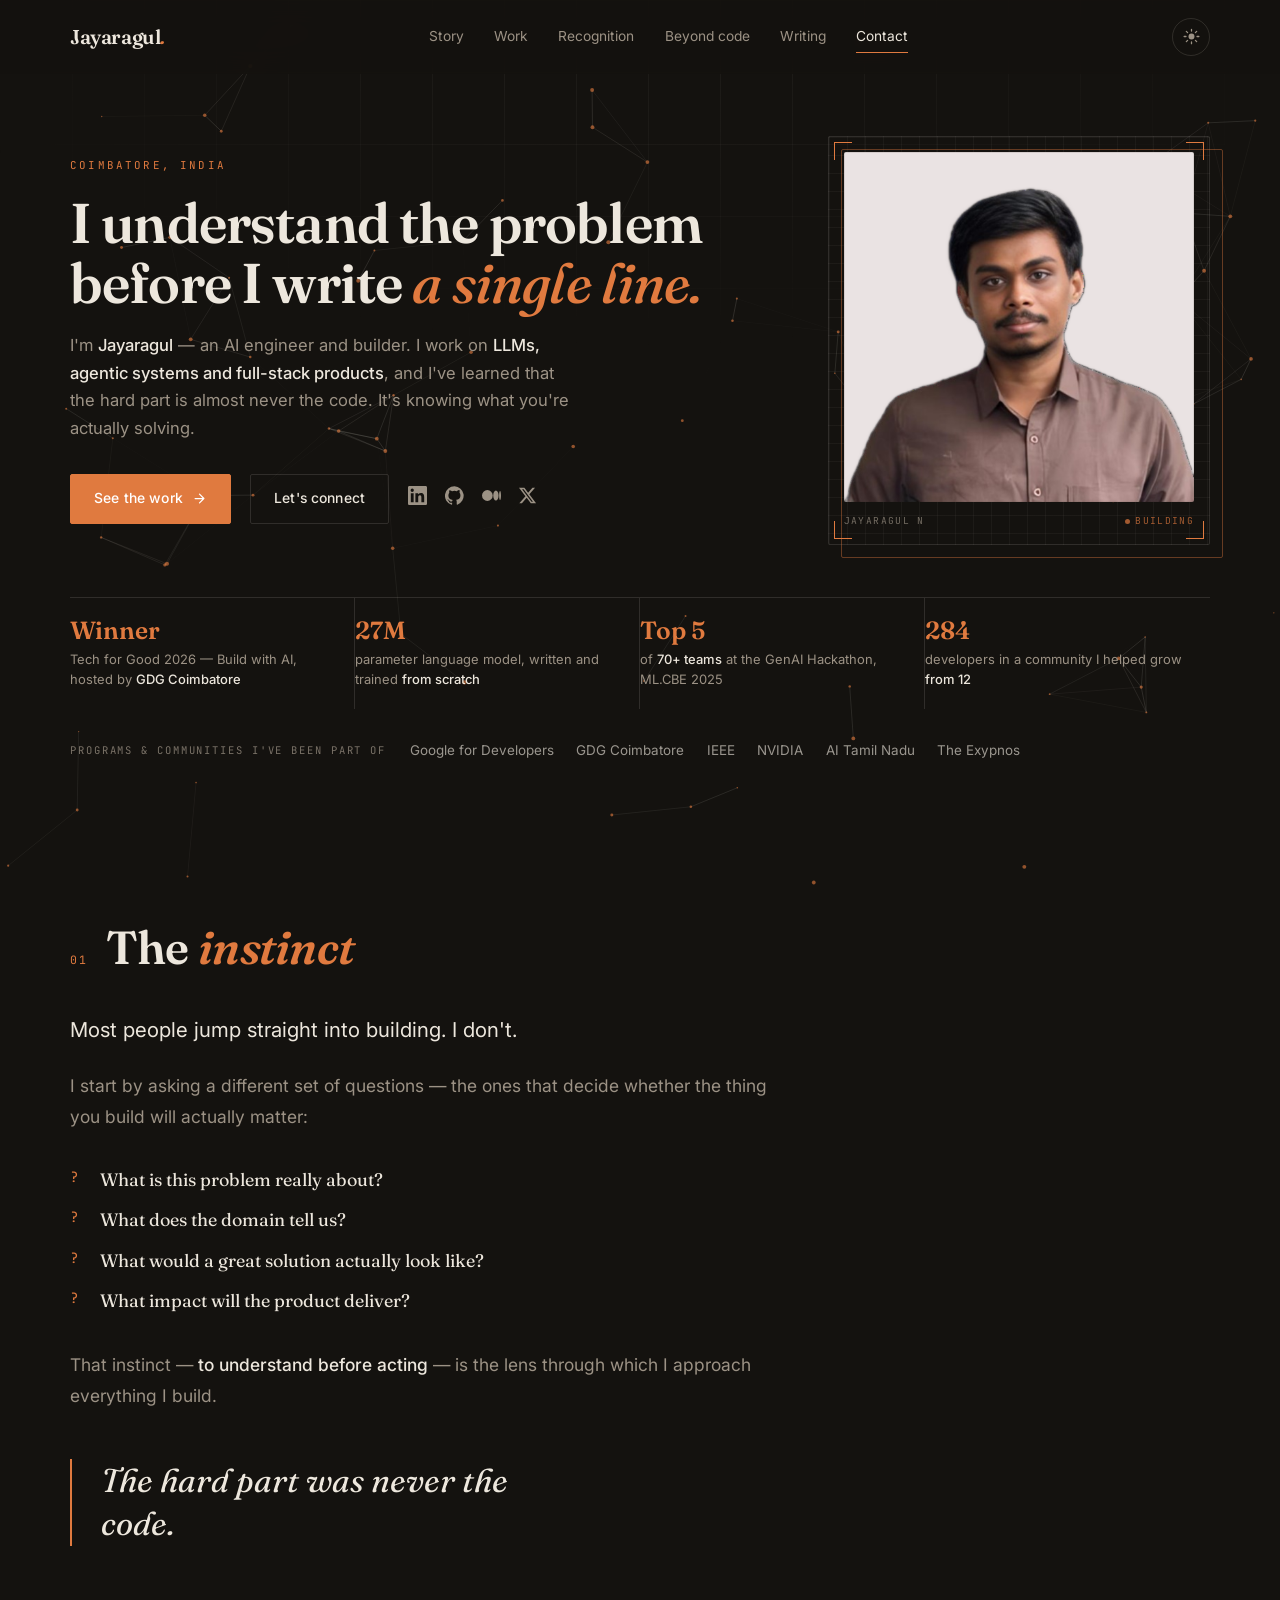
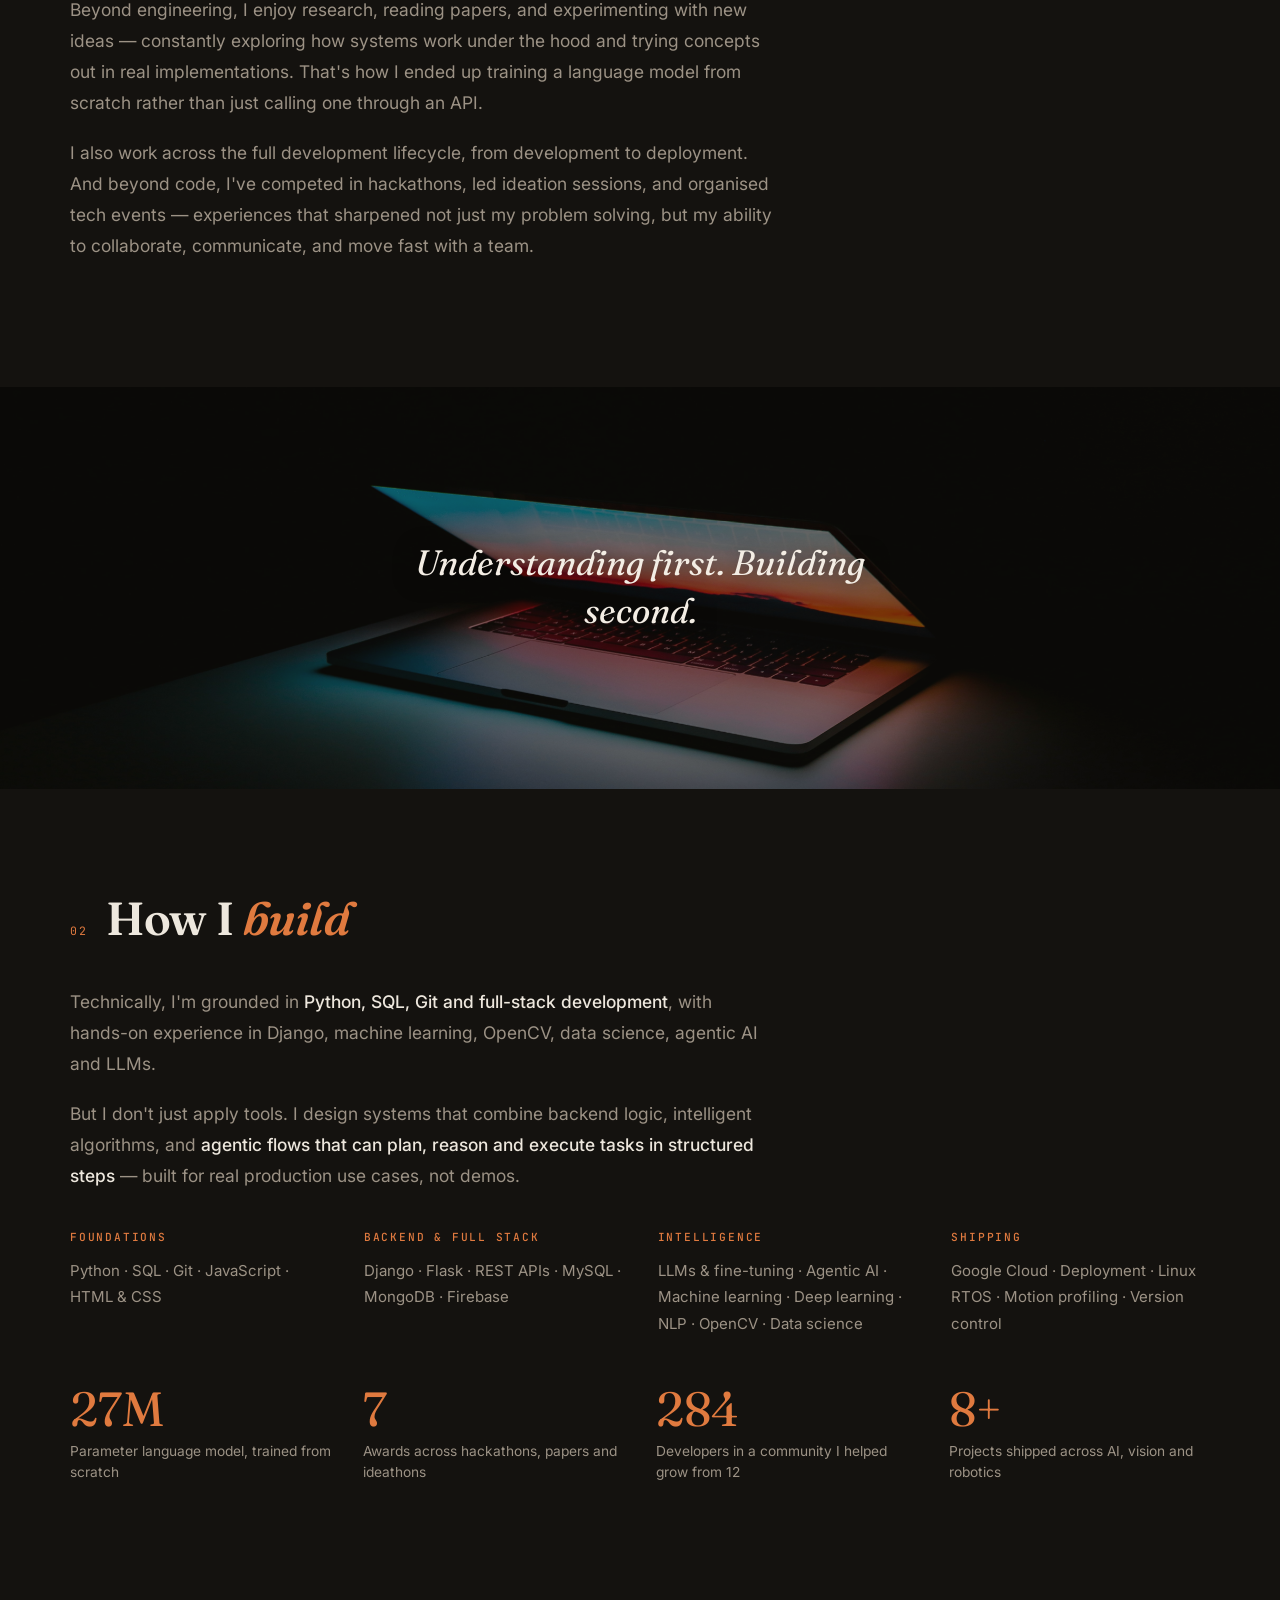
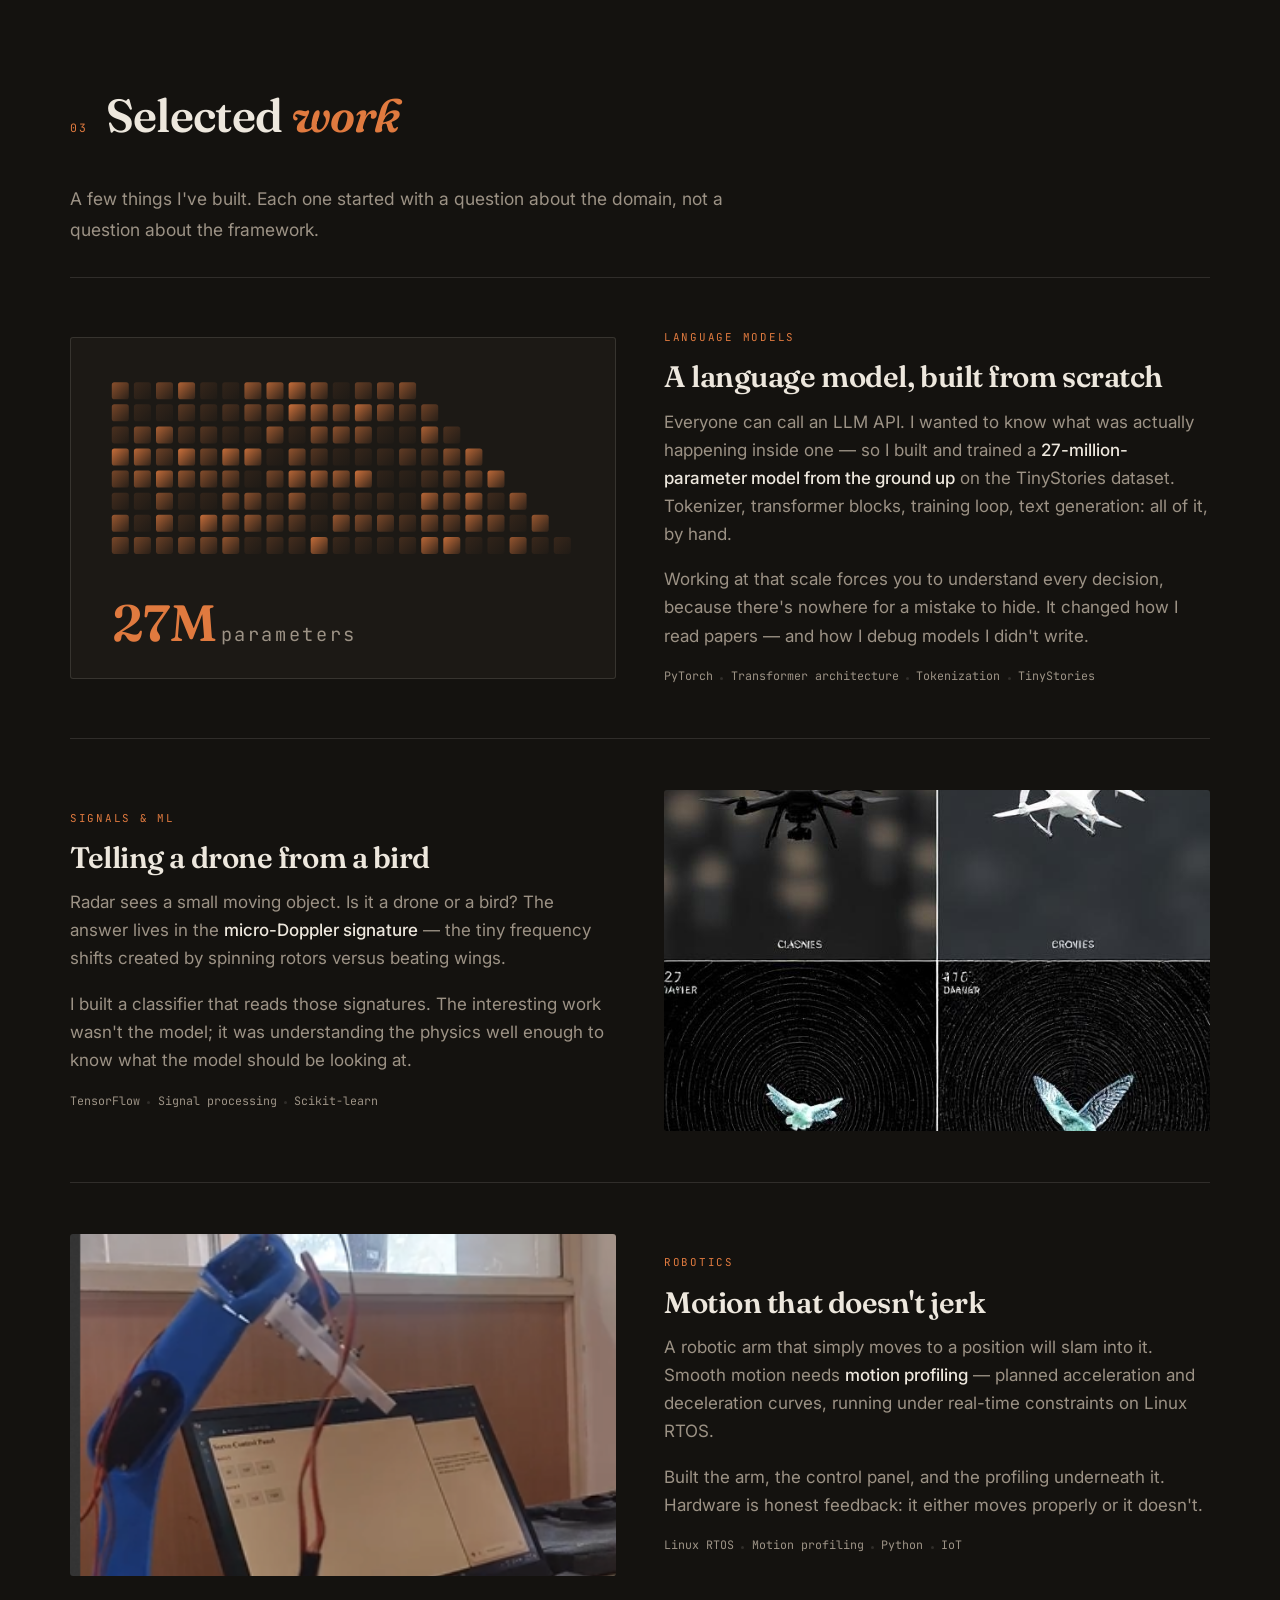
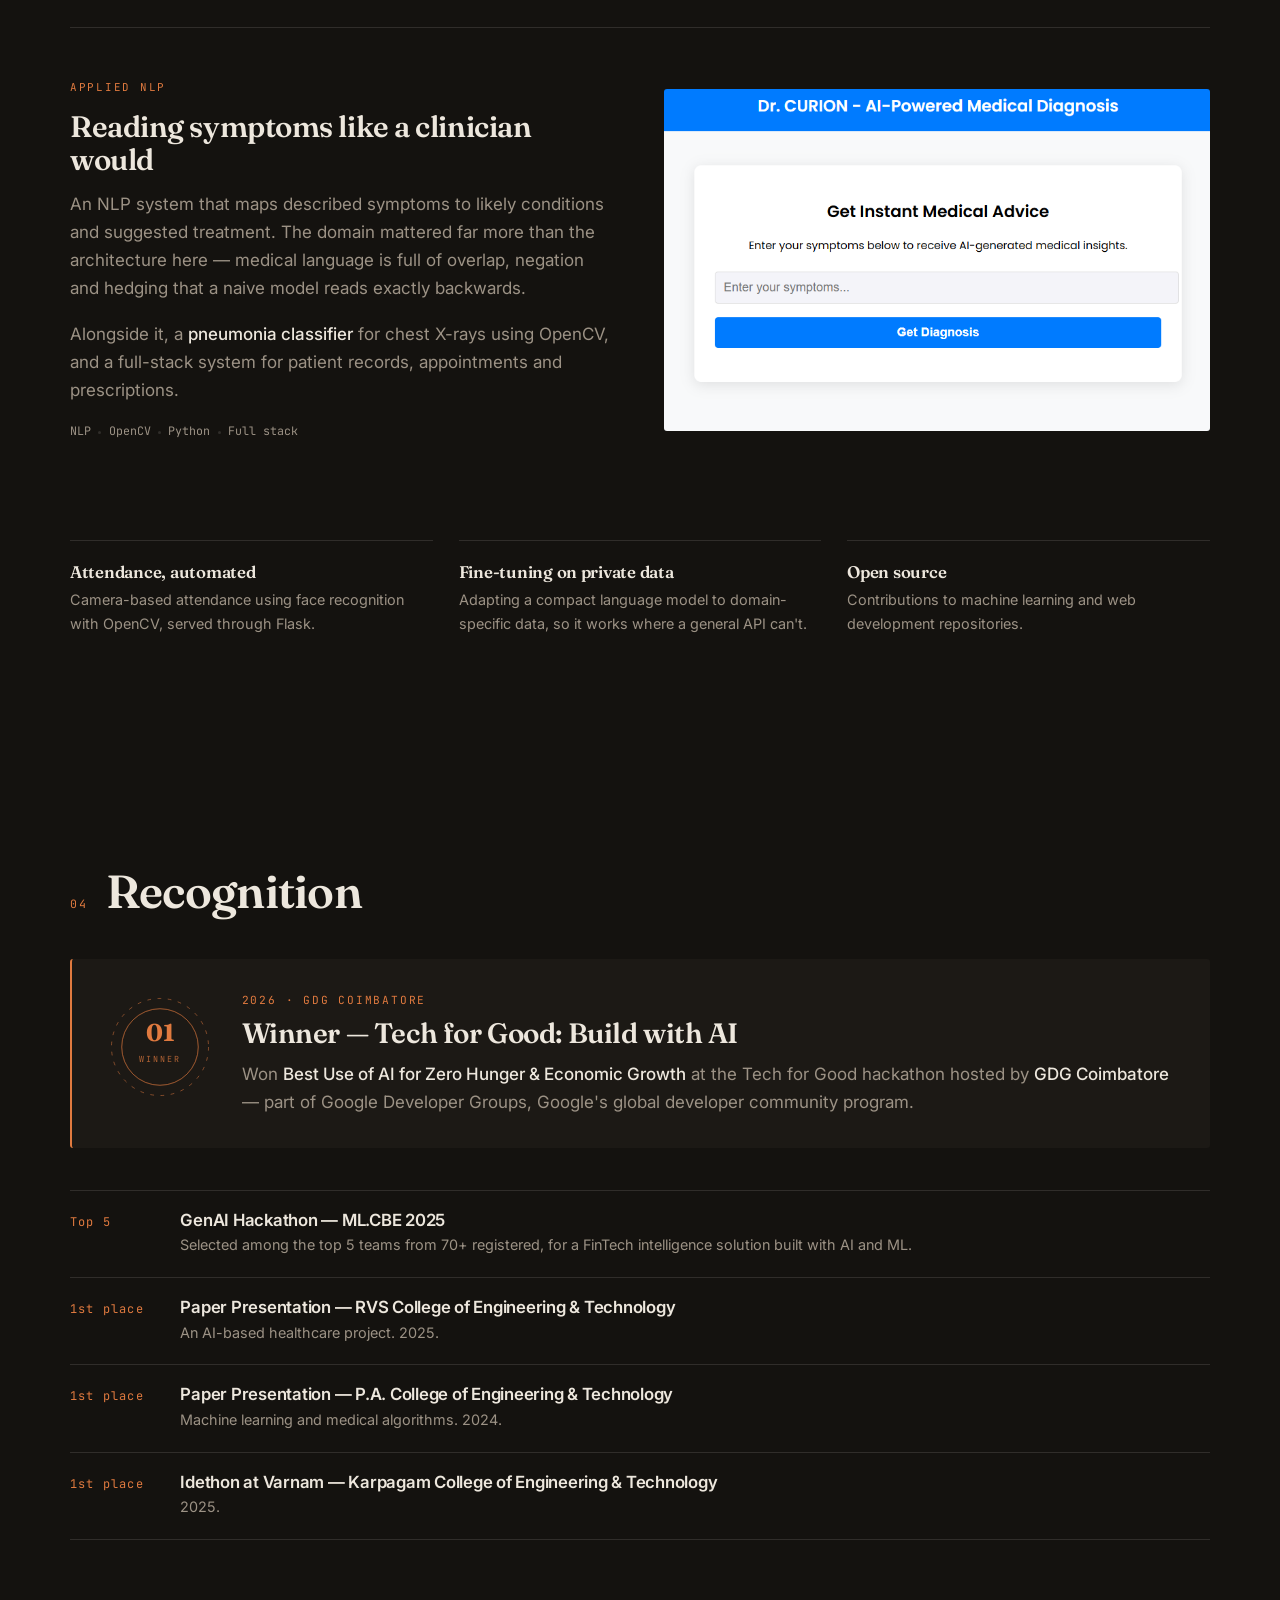
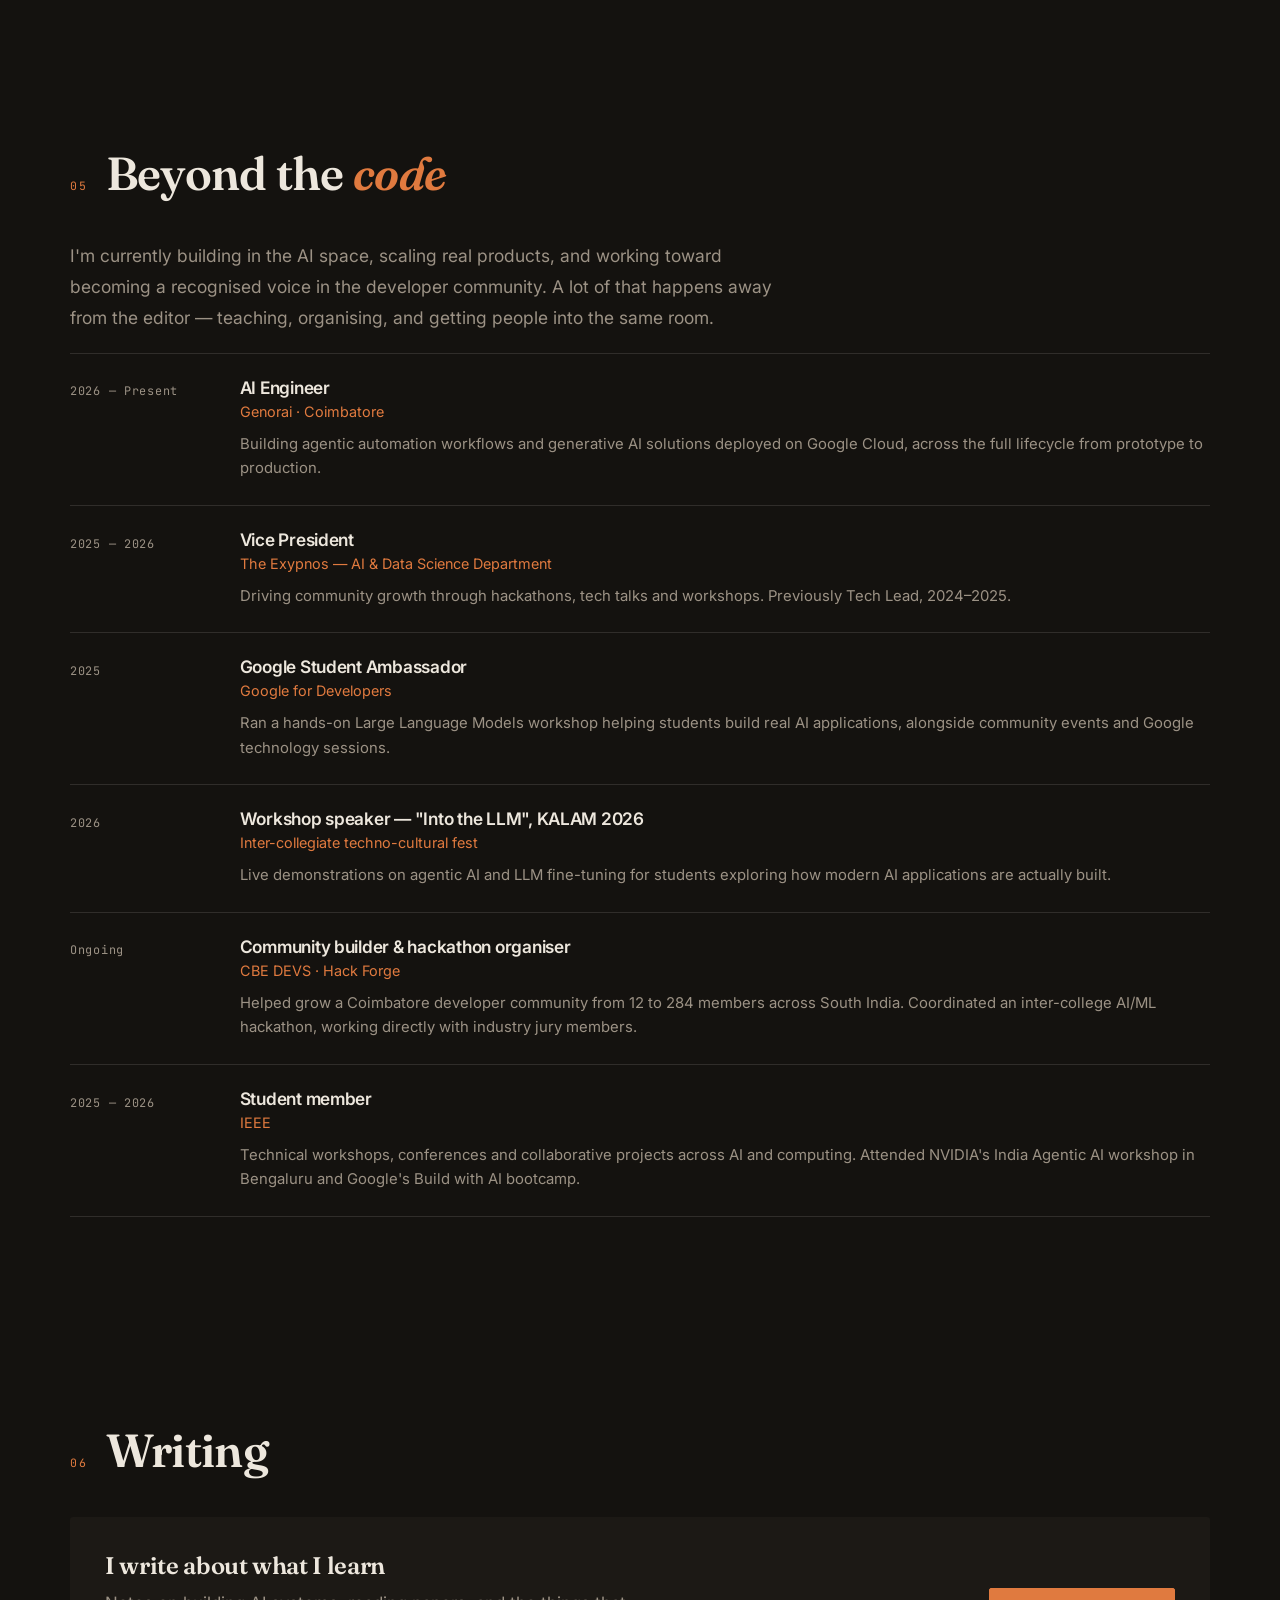
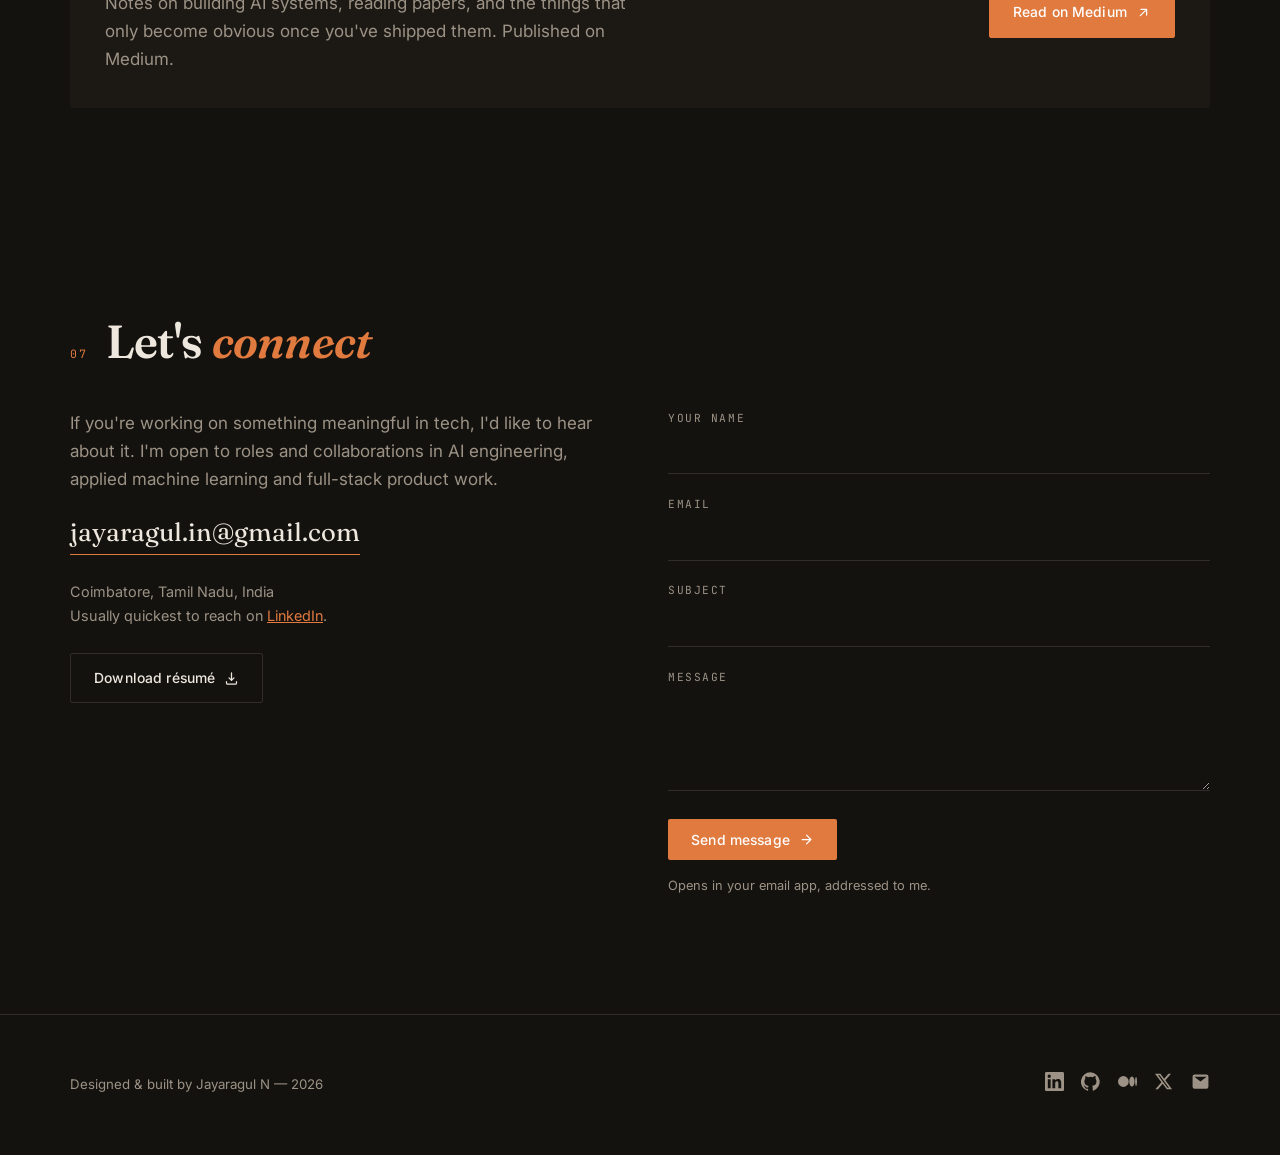
==== commit 2b1ed1e3: "Trim weak awards, animate the recognition section - Remove the Treasure Hunt and Prompt Generation p" ====
--- a/index.html
+++ b/index.html
@@ -470,19 +470,56 @@
   border-left:2px solid var(--accent);margin-bottom:2.6rem;
 }
 @media(max-width:600px){.award-lead{grid-template-columns:1fr;padding:1.5rem}}
-.award-lead .yr{font-family:var(--mono);font-size:.75rem;color:var(--accent);letter-spacing:.14em;padding-top:.35rem}
+.award-lead .yr{
+  display:block;font-family:var(--mono);font-size:.7rem;color:var(--accent);
+  letter-spacing:.16em;text-transform:uppercase;margin-bottom:.55rem;
+}
 .award-lead h3{font-size:clamp(1.3rem,2.8vw,1.75rem);margin-bottom:.7rem}
 .award-lead p{color:var(--muted);margin:0}
 .award-lead p strong{color:var(--text);font-weight:500}
 
+/* animated winner seal */
+.seal{color:var(--accent);width:112px;flex-shrink:0}
+.seal svg{width:100%;height:auto;display:block}
+.seal .ring{transform-origin:60px 60px;animation:spin 26s linear infinite}
+@keyframes spin{to{transform:rotate(360deg)}}
+.seal .halo{opacity:.5;transform-origin:60px 60px;animation:halo 3.6s ease-out infinite}
+@keyframes halo{
+  0%{transform:scale(1);opacity:.5}
+  70%{transform:scale(1.32);opacity:0}
+  100%{transform:scale(1.32);opacity:0}
+}
+.seal-1{font-family:var(--serif);font-size:26px;font-weight:700;fill:currentColor}
+.seal-2{font-family:var(--mono);font-size:9px;letter-spacing:.22em;fill:currentColor;opacity:.75}
+@media(max-width:600px){.seal{width:88px}}
+
 .award-list{list-style:none;padding:0;margin:0}
 .award-list li{
   display:grid;grid-template-columns:5.5rem 1fr;gap:1.4rem;
-  padding:1.25rem 0;border-top:1px solid var(--rule);align-items:baseline;
-}
+  padding:1.25rem 0 1.25rem 0;border-top:1px solid var(--rule);align-items:baseline;
+  position:relative;
+  transition:padding-left .4s cubic-bezier(.2,.7,.3,1);
+}
+/* accent bar that grows from the left on hover */
+.award-list li::before{
+  content:'';position:absolute;left:0;top:-1px;bottom:0;width:2px;
+  background:var(--accent);transform:scaleY(0);transform-origin:top;
+  transition:transform .4s cubic-bezier(.2,.7,.3,1);
+}
+.award-list li:hover::before{transform:scaleY(1)}
+.award-list li:hover{padding-left:1rem}
+.award-list li:hover h4{color:var(--accent)}
 .award-list li:last-child{border-bottom:1px solid var(--rule)}
 @media(max-width:600px){.award-list li{grid-template-columns:1fr;gap:.3rem}}
-.award-list .place{font-family:var(--mono);font-size:.75rem;color:var(--accent);letter-spacing:.1em}
+.award-list .place{
+  font-family:var(--mono);font-size:.75rem;color:var(--accent);letter-spacing:.1em;
+}
+.award-list h4{transition:color .3s ease}
+/* stagger the entrance */
+.award-list li.reveal{transition-delay:0s}
+.award-list li:nth-child(2).reveal{transition-delay:.09s}
+.award-list li:nth-child(3).reveal{transition-delay:.18s}
+.award-list li:nth-child(4).reveal{transition-delay:.27s}
 .award-list h4{font-size:1.05rem;font-family:var(--sans);font-weight:600;margin-bottom:.25rem}
 .award-list p{font-size:.9rem;color:var(--muted);margin:0}
 
@@ -912,8 +949,22 @@
   </div>
 
   <div class="award-lead reveal">
-    <span class="yr">2026</span>
+    <div class="seal" aria-hidden="true">
+      <svg viewBox="0 0 120 120">
+        <!-- slow-rotating outer ring -->
+        <g class="ring">
+          <circle cx="60" cy="60" r="52" fill="none" stroke="currentColor"
+                  stroke-width="1" stroke-dasharray="4 7" opacity=".55"/>
+        </g>
+        <circle cx="60" cy="60" r="41" fill="none" stroke="currentColor" stroke-width="1" opacity=".3"/>
+        <!-- pulsing halo -->
+        <circle class="halo" cx="60" cy="60" r="41" fill="none" stroke="currentColor" stroke-width="1"/>
+        <text x="60" y="54" text-anchor="middle" class="seal-1">01</text>
+        <text x="60" y="76" text-anchor="middle" class="seal-2">WINNER</text>
+      </svg>
+    </div>
     <div>
+      <span class="yr">2026 · GDG Coimbatore</span>
       <h3>Winner — Tech for Good: Build with AI</h3>
       <p>
         Won <strong>Best Use of AI for Zero Hunger &amp; Economic Growth</strong> at the Tech for
@@ -923,46 +974,32 @@
     </div>
   </div>
 
-  <ul class="award-list reveal">
-    <li>
+  <ul class="award-list">
+    <li class="reveal">
       <span class="place">Top 5</span>
       <div>
         <h4>GenAI Hackathon — ML.CBE 2025</h4>
         <p>Selected among the top 5 teams from 70+ registered, for a FinTech intelligence solution built with AI and ML.</p>
       </div>
     </li>
-    <li>
+    <li class="reveal">
       <span class="place">1st place</span>
       <div>
         <h4>Paper Presentation — RVS College of Engineering &amp; Technology</h4>
         <p>An AI-based healthcare project. 2025.</p>
       </div>
     </li>
-    <li>
+    <li class="reveal">
       <span class="place">1st place</span>
       <div>
         <h4>Paper Presentation — P.A. College of Engineering &amp; Technology</h4>
         <p>Machine learning and medical algorithms. 2024.</p>
       </div>
     </li>
-    <li>
+    <li class="reveal">
       <span class="place">1st place</span>
       <div>
         <h4>Idethon at Varnam — Karpagam College of Engineering &amp; Technology</h4>
-        <p>2025.</p>
-      </div>
-    </li>
-    <li>
-      <span class="place">2nd place</span>
-      <div>
-        <h4>Treasure Hunt — RVS College of Engineering &amp; Technology</h4>
-        <p>2025.</p>
-      </div>
-    </li>
-    <li>
-      <span class="place">3rd place</span>
-      <div>
-        <h4>Prompt Generation — RVS College of Engineering &amp; Technology</h4>
         <p>2025.</p>
       </div>
     </li>
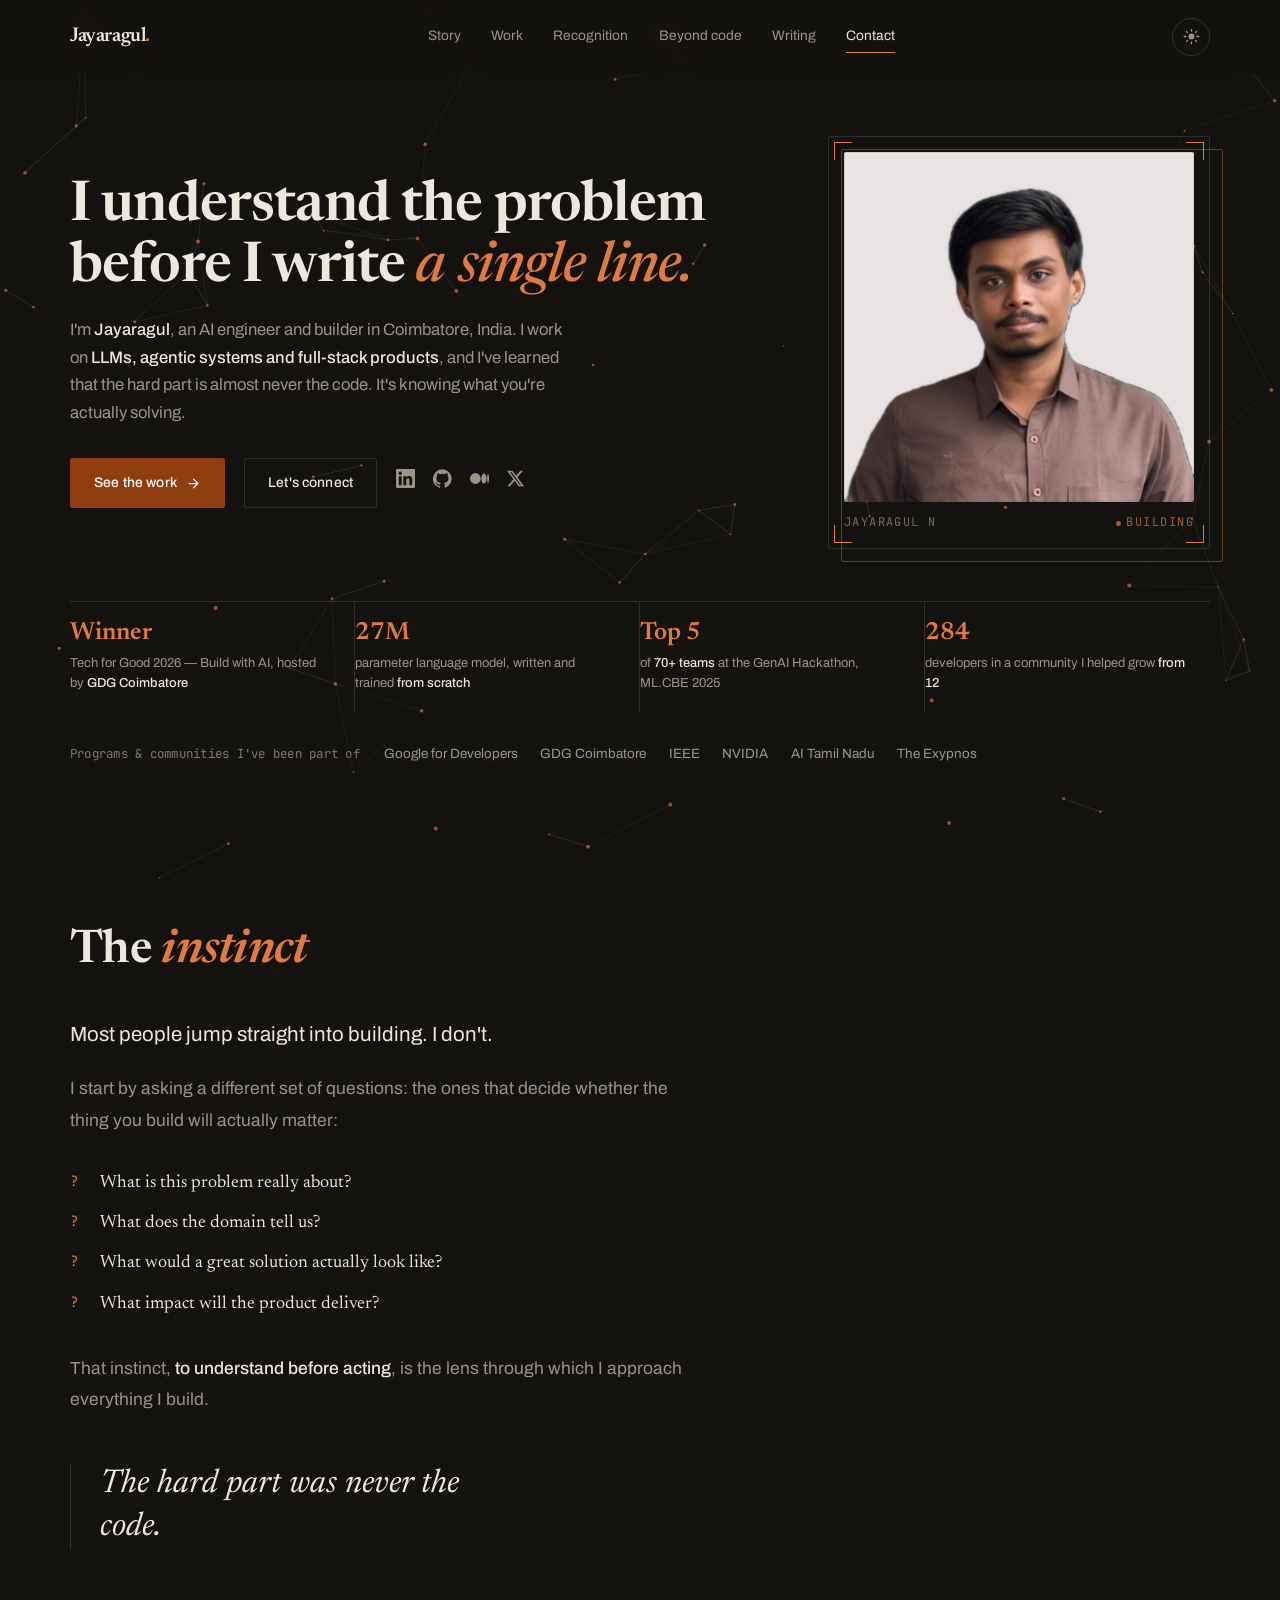
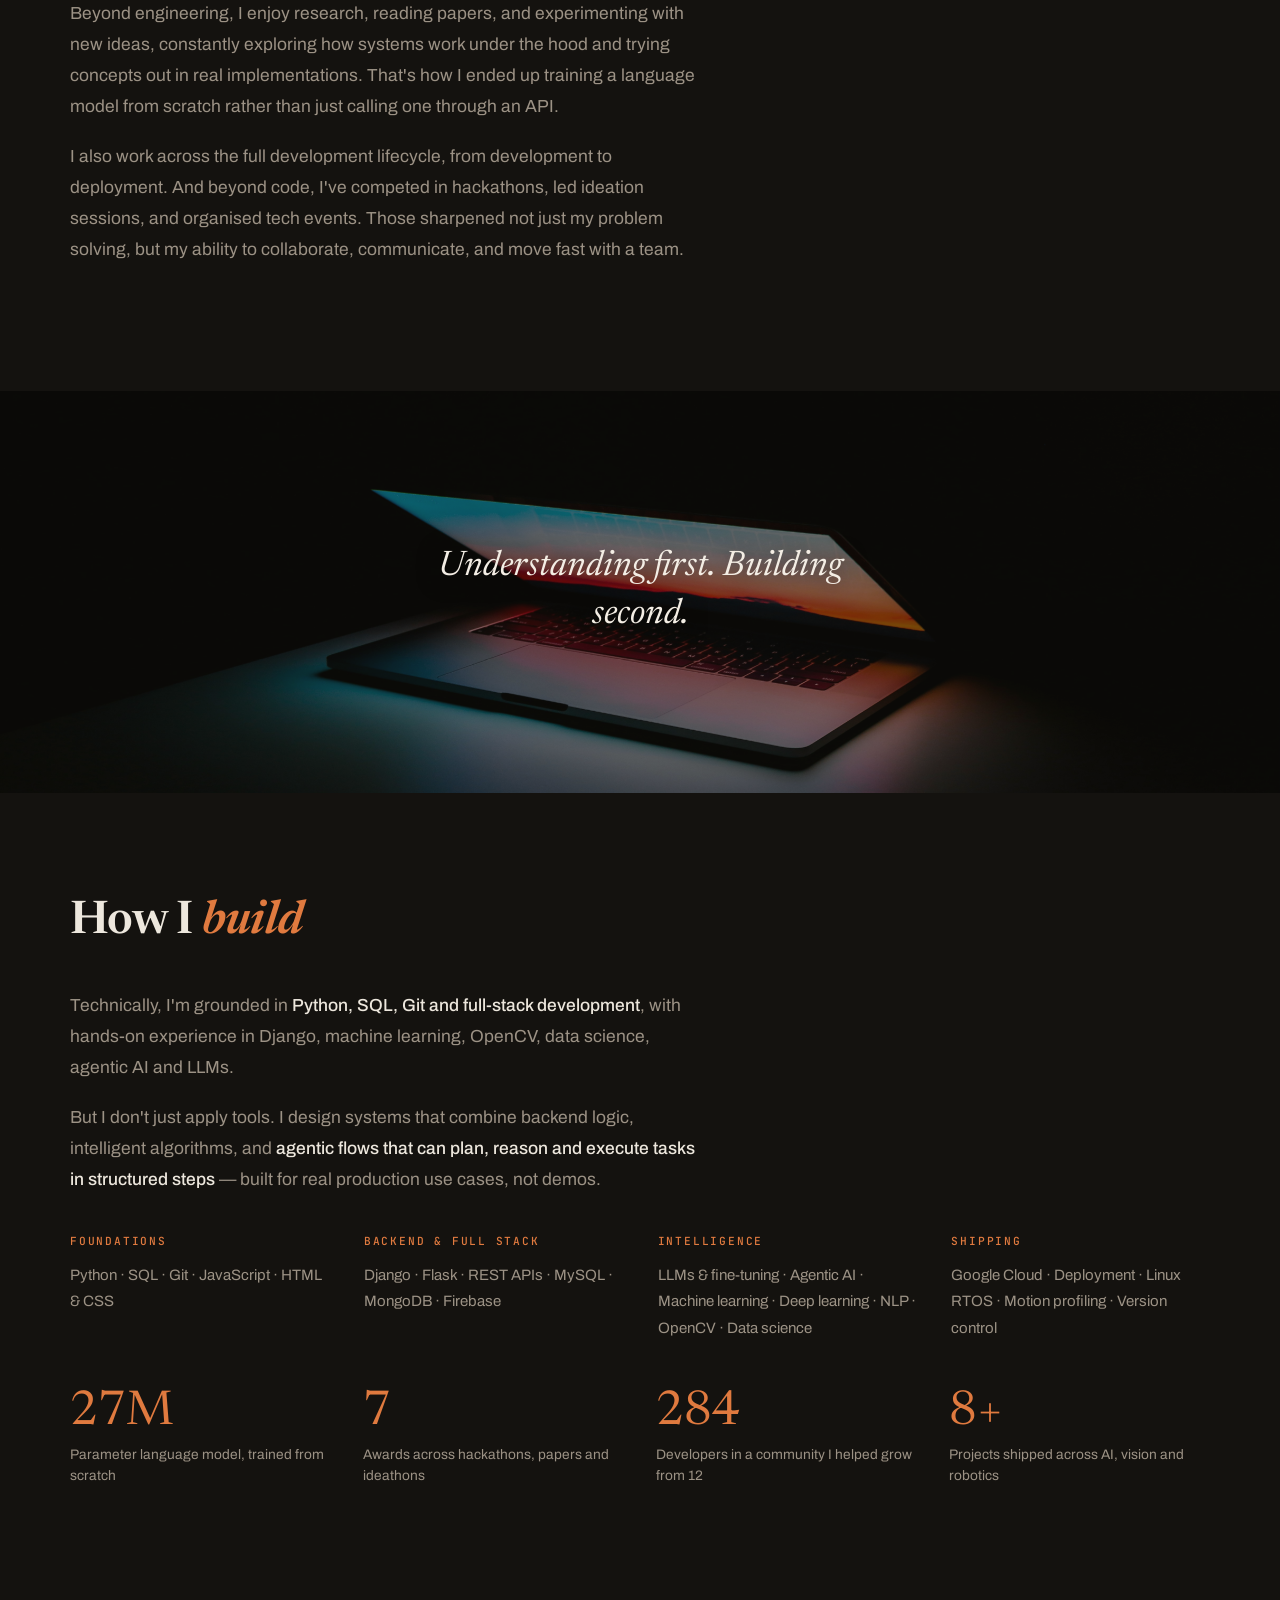
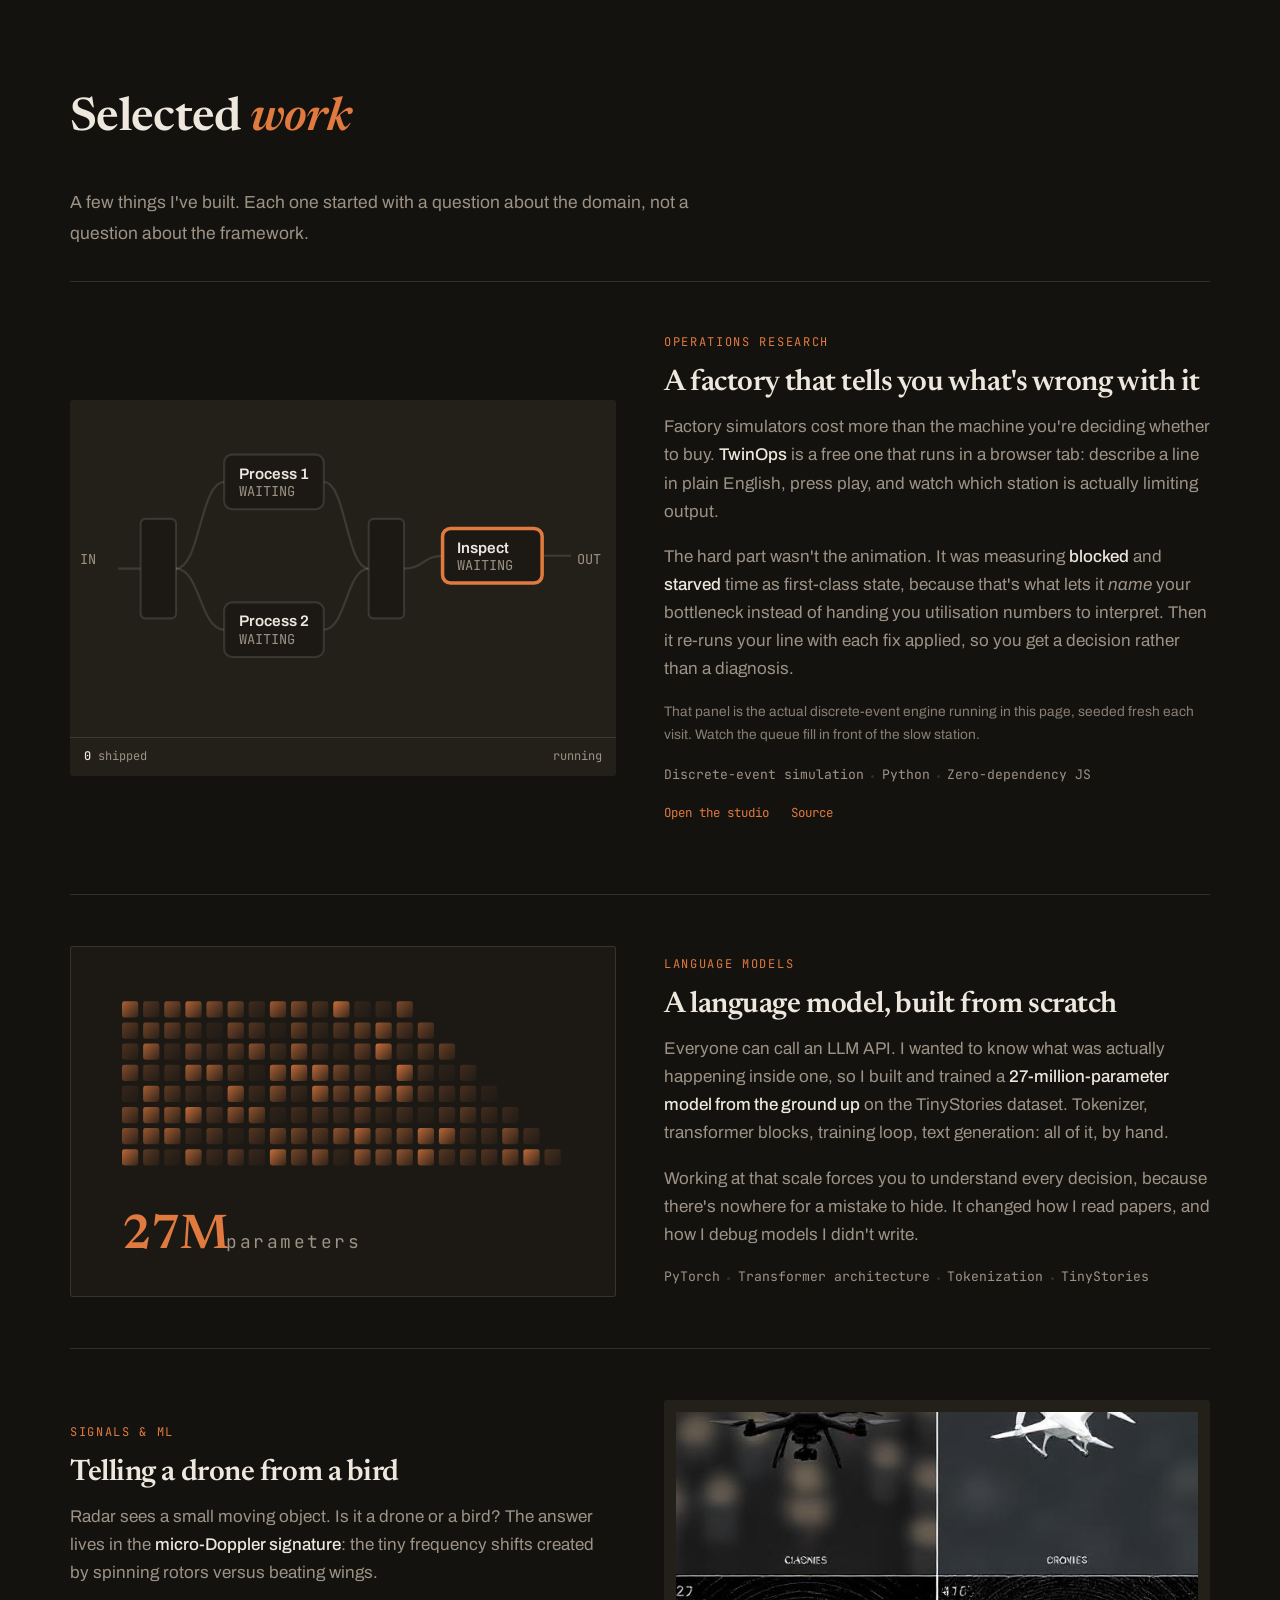
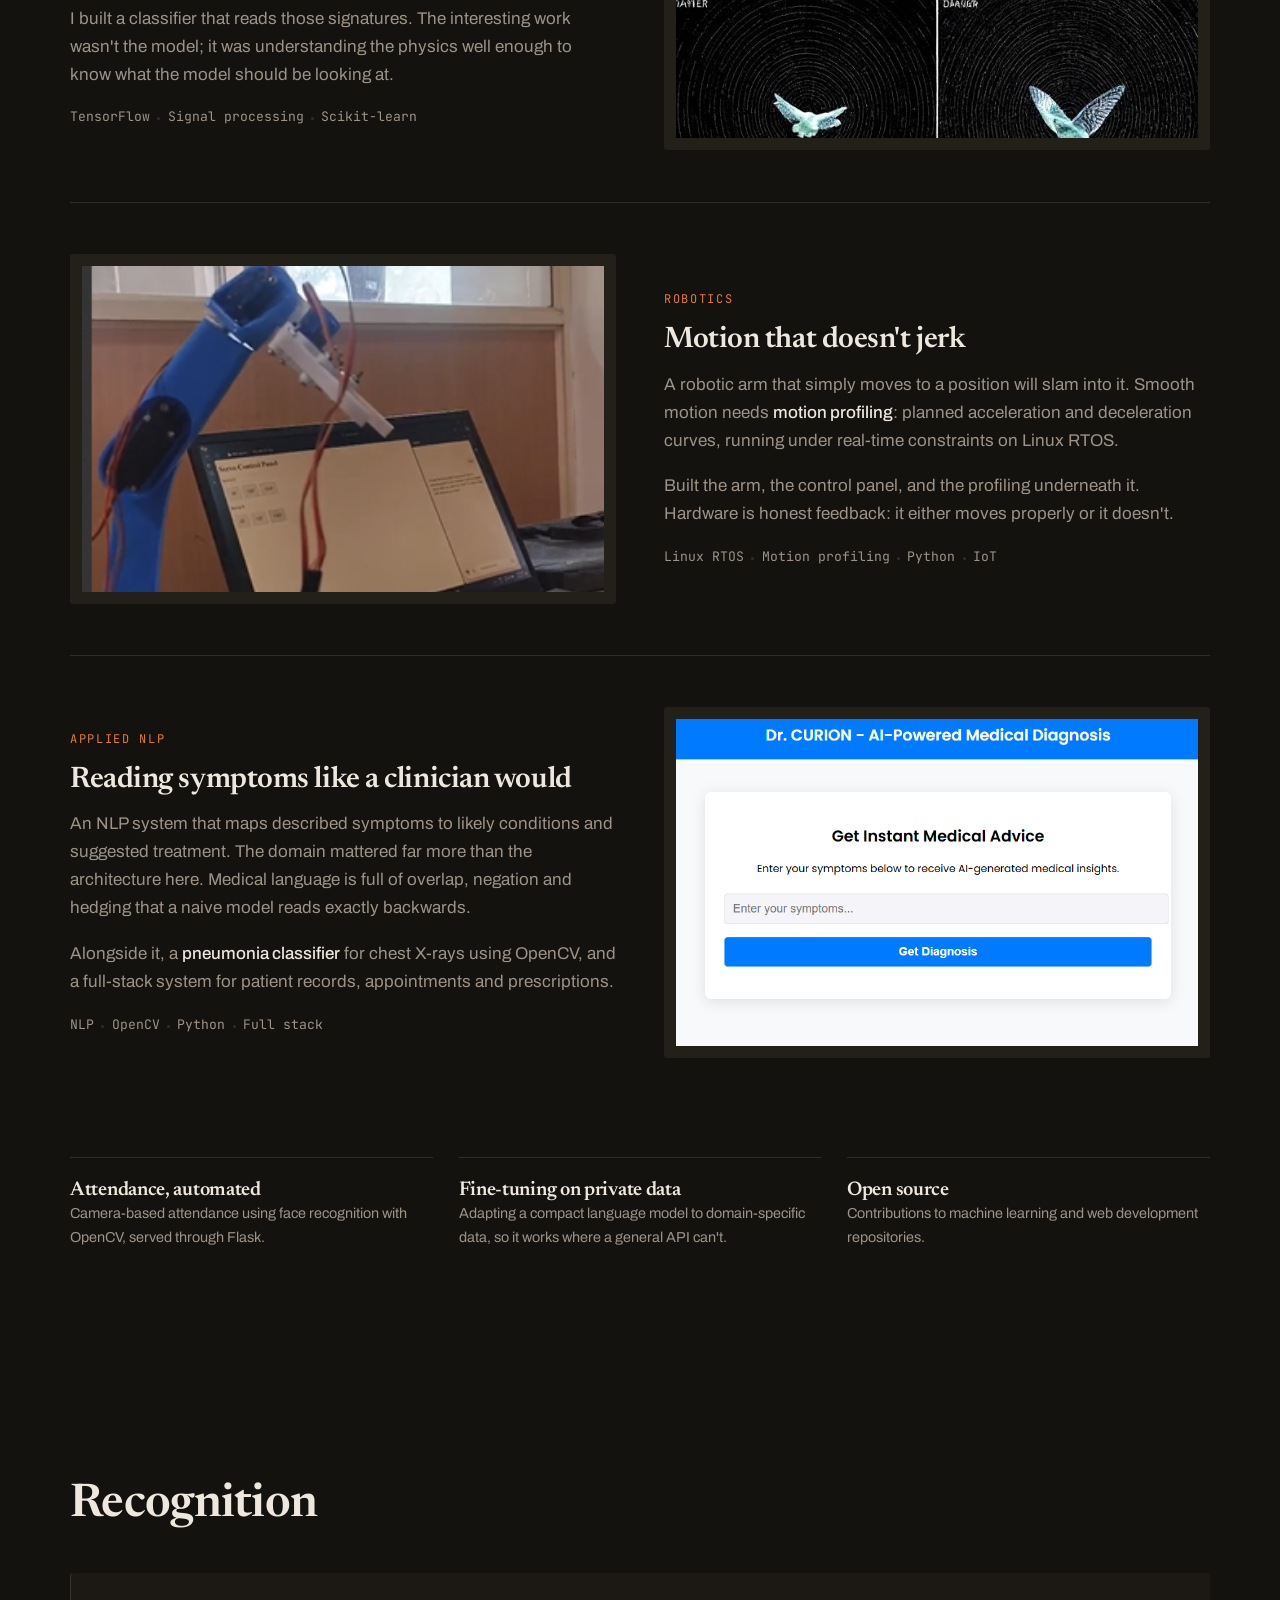
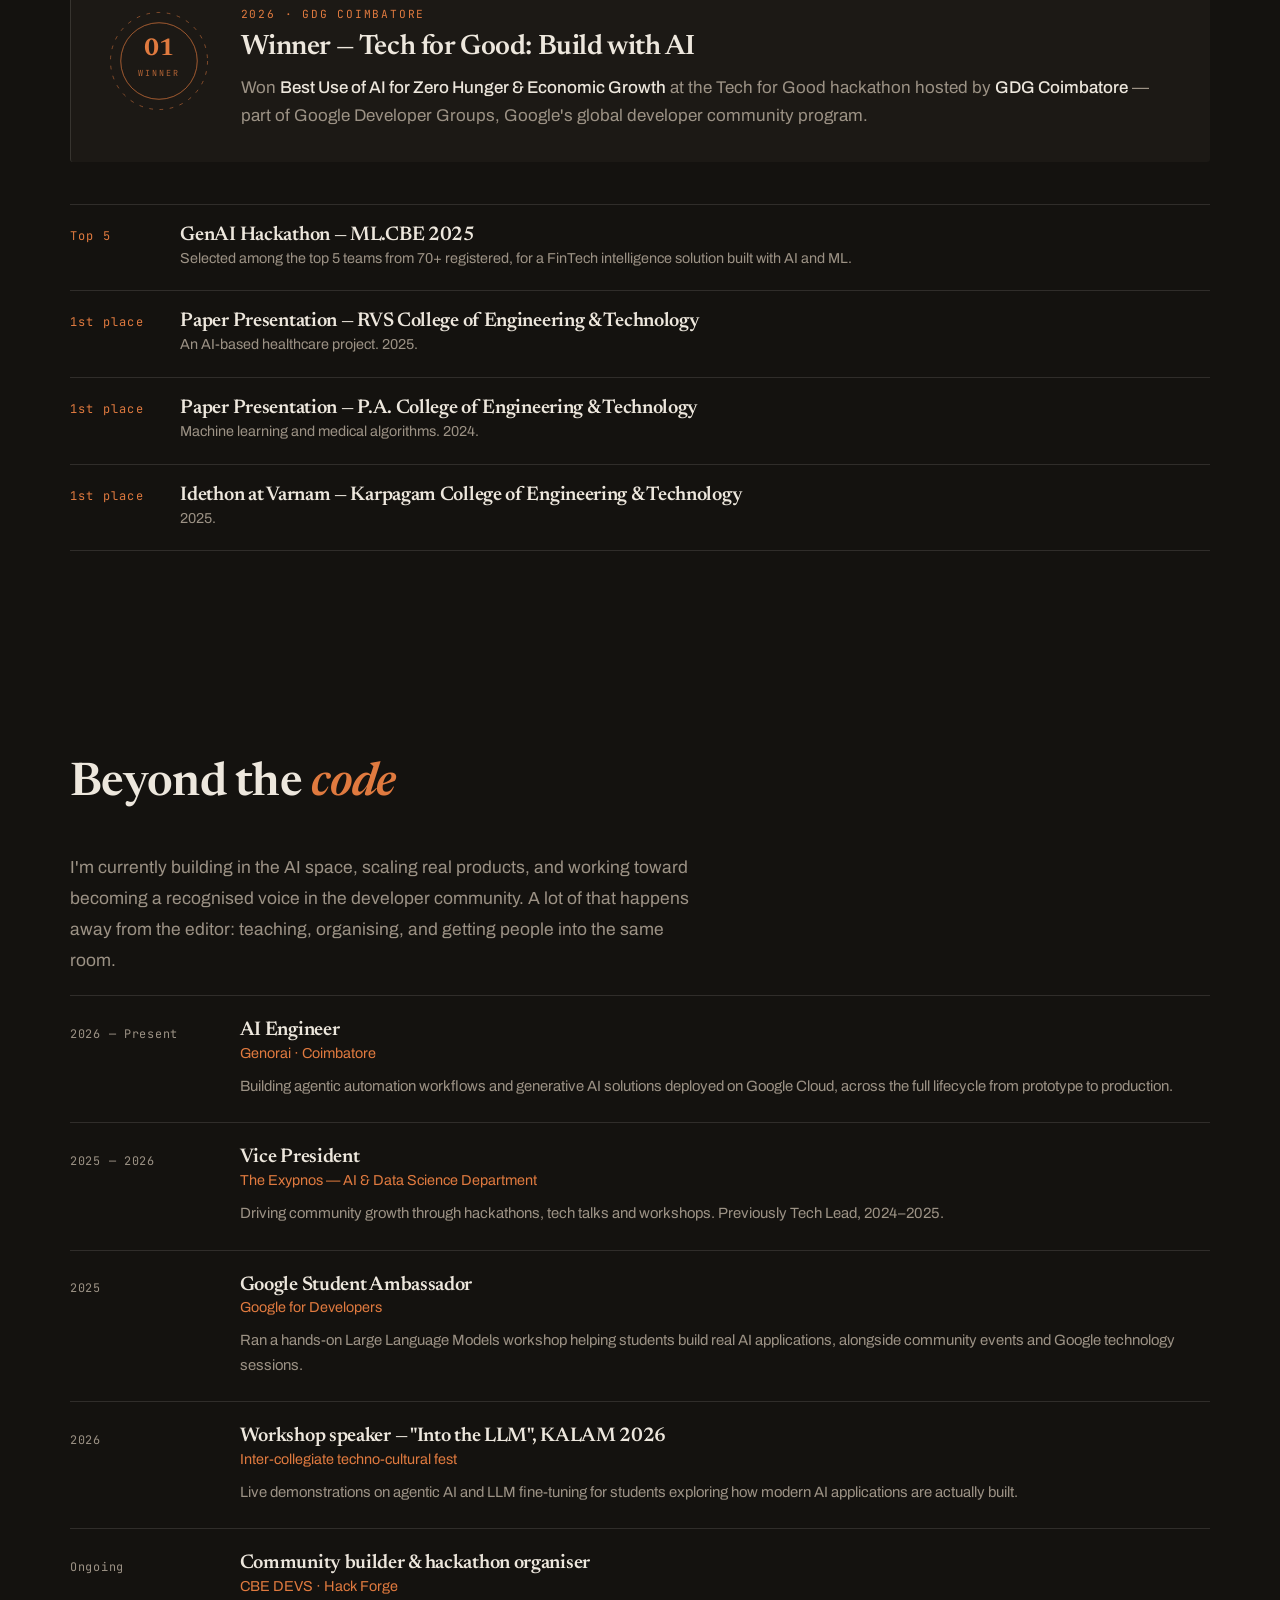
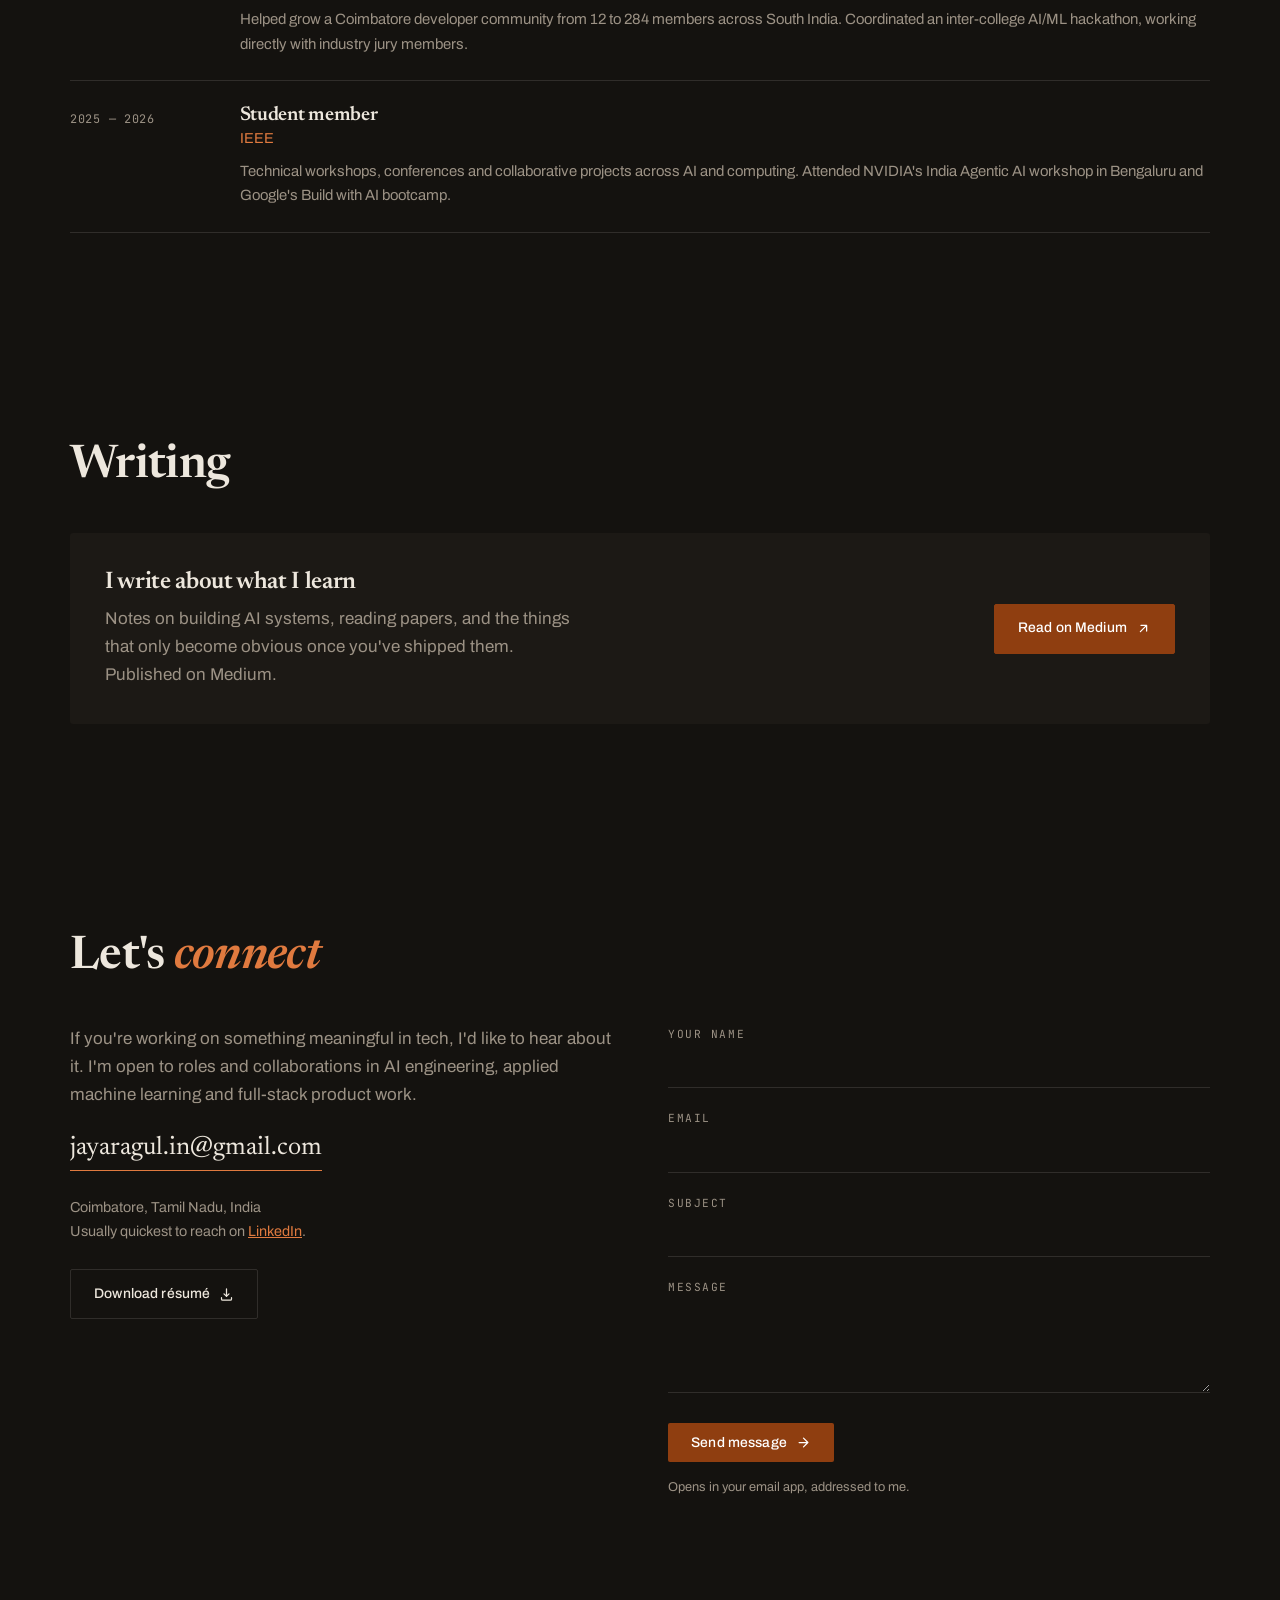
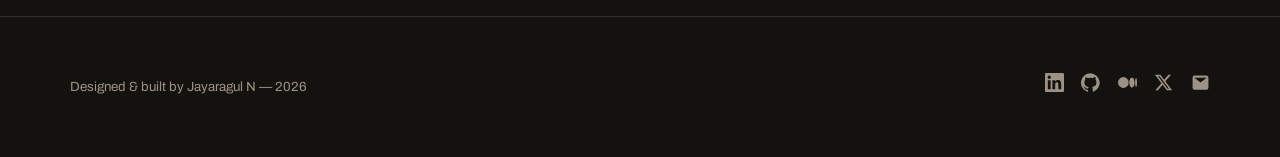
==== commit a59660da: "Strip the AI design tells, add a live simulation to the work section Ran pbakaus/impeccable's detect" ====
--- a/index.html
+++ b/index.html
@@ -106,7 +106,7 @@
 
 <link rel="preconnect" href="https://fonts.googleapis.com">
 <link rel="preconnect" href="https://fonts.gstatic.com" crossorigin>
-<link href="https://fonts.googleapis.com/css2?family=Fraunces:opsz,wght@9..144,400;9..144,500;9..144,600;9..144,700&family=Inter:wght@300;400;500;600&family=JetBrains+Mono:wght@400;500&display=swap" rel="stylesheet">
+<link href="https://fonts.googleapis.com/css2?family=Newsreader:opsz,wght@6..72,400;6..72,500;6..72,600;6..72,700&family=Archivo:wght@400;500;600&family=JetBrains+Mono:wght@400;500&display=swap" rel="stylesheet">
 
 <style>
 /* ================= Tokens ================= */
@@ -118,11 +118,14 @@
   --muted:#9C9285;
   --accent:#E07A3F;
   --accent-soft:rgba(224,122,63,.14);
+  /* white text needs 4.5:1; the display orange only reaches 3.0:1, so
+     surfaces that carry white text use this darker cousin instead */
+  --accent-deep:#8F3E10;
   --rule:rgba(237,231,221,.13);
   --shadow:rgba(0,0,0,.45);
   --grid:rgba(237,231,221,.045);
-  --serif:'Fraunces',Georgia,serif;
-  --sans:'Inter',system-ui,sans-serif;
+  --serif:'Newsreader',Georgia,'Times New Roman',serif;
+  --sans:'Archivo',system-ui,-apple-system,sans-serif;
   --mono:'JetBrains Mono',ui-monospace,monospace;
   --measure:64ch;
 }
@@ -134,6 +137,7 @@
   --muted:#6A6055;
   --accent:#B8511B;
   --accent-soft:rgba(184,81,27,.10);
+  --accent-deep:#8A3A12;
   --rule:rgba(26,22,19,.14);
   --shadow:rgba(60,45,30,.14);
   --grid:rgba(26,22,19,.05);
@@ -144,7 +148,7 @@
 body{
   margin:0;background:var(--ink);color:var(--text);
   font-family:var(--sans);font-size:17px;line-height:1.65;
-  -webkit-font-smoothing:antialiased;overflow-x:hidden;
+  -webkit-font-smoothing:antialiased;
   transition:background .5s ease,color .5s ease;
 }
 img{max-width:100%;height:auto;display:block}
@@ -158,8 +162,7 @@
 .blueprint{
   position:fixed;inset:0;z-index:0;pointer-events:none;
   background-image:
-    linear-gradient(to right,var(--grid) 1px,transparent 1px),
-    linear-gradient(to bottom,var(--grid) 1px,transparent 1px);
+    none;
   background-size:72px 72px;
   -webkit-mask-image:radial-gradient(ellipse 80% 55% at 50% 0%,#000 20%,transparent 72%);
   mask-image:radial-gradient(ellipse 80% 55% at 50% 0%,#000 20%,transparent 72%);
@@ -174,7 +177,7 @@
 @media(max-width:640px){.wrap,.narrow{width:min(100% - 2rem,100%)}}
 
 /* ================= Skip link ================= */
-.skip{position:absolute;left:-9999px;top:0;background:var(--accent);color:#fff;padding:.7rem 1.1rem;z-index:200;border-radius:0 0 6px 0}
+.skip{position:absolute;left:-9999px;top:0;background:var(--accent-deep);color:#fff;padding:.7rem 1.1rem;z-index:200;border-radius:0 0 6px 0}
 .skip:focus{left:0}
 
 /* ================= Nav ================= */
@@ -183,7 +186,7 @@
   padding:1.1rem 0;
   background:color-mix(in srgb,var(--ink) 86%,transparent);
   backdrop-filter:blur(14px);-webkit-backdrop-filter:blur(14px);
-  border-bottom:1px solid transparent;transition:border-color .3s ease,padding .3s ease;
+  border-bottom:1px solid transparent;transition:border-color .3s ease,transform .3s ease;
 }
 header.nav.scrolled{border-bottom-color:var(--rule);padding:.75rem 0}
 .nav-inner{display:flex;align-items:center;justify-content:space-between;gap:1rem}
@@ -227,7 +230,7 @@
 @media(max-width:900px){.hero-grid{grid-template-columns:1fr;gap:2.25rem}.hero{padding:7rem 0 2.5rem}}
 
 .kicker{
-  font-family:var(--mono);font-size:.68rem;letter-spacing:.2em;text-transform:uppercase;
+  font-family:var(--mono);font-size:.75rem;letter-spacing:.14em;text-transform:uppercase;
   color:var(--accent);margin-bottom:1.1rem;display:block;
 }
 .hero h1{
@@ -249,8 +252,7 @@
   content:'';position:absolute;inset:0;
   border:1px solid var(--rule);border-radius:2px;
   background:
-    linear-gradient(to right,var(--grid) 1px,transparent 1px) 0 0/18px 18px,
-    linear-gradient(to bottom,var(--grid) 1px,transparent 1px) 0 0/18px 18px;
+    none;
 }
 /* offset accent rule, like a registration mark */
 .hero-portrait::after{
@@ -300,15 +302,13 @@
 /* spec readout under the frame */
 .portrait-meta{
   display:flex;justify-content:space-between;gap:1rem;
-  font-family:var(--mono);font-size:.6rem;letter-spacing:.14em;
+  font-family:var(--mono);font-size:.75rem;letter-spacing:.12em;
   color:var(--muted);opacity:.7;margin-top:.7rem;text-transform:uppercase;
 }
 .portrait-meta .live{color:var(--accent);display:inline-flex;align-items:center;gap:.35rem}
 .portrait-meta .live::before{
   content:'';width:5px;height:5px;border-radius:50%;background:var(--accent);
-  animation:blip 1.9s ease-in-out infinite;
-}
-@keyframes blip{0%,100%{opacity:1;transform:scale(1)}50%{opacity:.25;transform:scale(.8)}}
+}
 
 /* ---- Credentials strip: the proof, above the fold ---- */
 .creds{
@@ -337,8 +337,8 @@
 /* ---- Affiliations ---- */
 .affil{margin-top:1.9rem;display:flex;flex-wrap:wrap;align-items:center;gap:.7rem 1.5rem}
 .affil-label{
-  font-family:var(--mono);font-size:.66rem;letter-spacing:.18em;text-transform:uppercase;
-  color:var(--muted);opacity:.75;
+  font-family:var(--mono);font-size:.78rem;letter-spacing:.02em;
+  color:var(--muted);opacity:.8;
 }
 .affil-row{display:flex;flex-wrap:wrap;gap:.6rem 1.4rem}
 .affil-row span{
@@ -354,7 +354,7 @@
   font-size:.87rem;font-weight:500;letter-spacing:.01em;
   transition:transform .25s ease,background .25s ease,color .25s ease,border-color .25s ease;
 }
-.btn-solid{background:var(--accent);color:#fff;border:1px solid var(--accent)}
+.btn-solid{background:var(--accent-deep);color:#fff;border:1px solid var(--accent-deep)}
 .btn-solid:hover{transform:translateY(-2px);background:transparent;color:var(--accent)}
 .btn-ghost{border:1px solid var(--rule);color:var(--text)}
 .btn-ghost:hover{border-color:var(--accent);color:var(--accent);transform:translateY(-2px)}
@@ -388,7 +388,7 @@
 .pullquote{
   font-family:var(--serif);font-size:clamp(1.4rem,3.2vw,2.05rem);
   line-height:1.32;color:var(--text);font-style:italic;
-  border-left:2px solid var(--accent);padding-left:1.8rem;margin:3rem 0;
+  border-left:1px solid var(--rule);padding-left:1.8rem;margin:3rem 0;
   max-width:24ch;
 }
 
@@ -429,7 +429,7 @@
   .work-item{grid-template-columns:1fr;gap:1.8rem;padding:2.4rem 0}
   .work-item.flip .work-media{order:0}
 }
-.work-media{overflow:hidden;border-radius:3px;background:var(--surface-2)}
+.work-media{overflow:hidden;border-radius:3px;background:var(--surface-2);padding:12px}
 .work-media img{
   width:100%;aspect-ratio:16/10;object-fit:cover;
   transition:transform .8s cubic-bezier(.2,.7,.3,1);
@@ -445,7 +445,7 @@
 .art-label{font-family:var(--mono);font-size:11px;fill:var(--muted);letter-spacing:.14em}
 
 .work-tag{
-  font-family:var(--mono);font-size:.68rem;letter-spacing:.16em;text-transform:uppercase;
+  font-family:var(--mono);font-size:.75rem;letter-spacing:.14em;text-transform:uppercase;
   color:var(--accent);display:block;margin-bottom:.9rem;
 }
 .work-body h3{font-size:clamp(1.4rem,2.6vw,1.85rem);margin-bottom:.85rem}
@@ -453,7 +453,7 @@
 .work-body p strong{color:var(--text);font-weight:500}
 .stack{
   display:flex;flex-wrap:wrap;gap:.5rem 1.1rem;list-style:none;padding:0;margin:0;
-  font-family:var(--mono);font-size:.73rem;color:var(--muted);
+  font-family:var(--mono);font-size:.82rem;color:var(--muted);
 }
 .stack li{position:relative}
 .stack li:not(:last-child)::after{content:'';position:absolute;right:-.65rem;top:50%;width:3px;height:3px;background:var(--rule);border-radius:50%}
@@ -467,14 +467,14 @@
 .award-lead{
   display:grid;grid-template-columns:auto 1fr;gap:1.6rem;align-items:start;
   padding:2rem;background:var(--surface);border-radius:3px;
-  border-left:2px solid var(--accent);margin-bottom:2.6rem;
+  border-left:1px solid var(--rule);margin-bottom:2.6rem;
 }
 @media(max-width:600px){.award-lead{grid-template-columns:1fr;padding:1.5rem}}
 .award-lead .yr{
   display:block;font-family:var(--mono);font-size:.7rem;color:var(--accent);
   letter-spacing:.16em;text-transform:uppercase;margin-bottom:.55rem;
 }
-.award-lead h3{font-size:clamp(1.3rem,2.8vw,1.75rem);margin-bottom:.7rem}
+.award-lead h3:not(.sub){font-size:clamp(1.3rem,2.8vw,1.75rem);margin-bottom:.7rem}
 .award-lead p{color:var(--muted);margin:0}
 .award-lead p strong{color:var(--text);font-weight:500}
 
@@ -498,7 +498,7 @@
   display:grid;grid-template-columns:5.5rem 1fr;gap:1.4rem;
   padding:1.25rem 0 1.25rem 0;border-top:1px solid var(--rule);align-items:baseline;
   position:relative;
-  transition:padding-left .4s cubic-bezier(.2,.7,.3,1);
+  transition:transform .4s cubic-bezier(.2,.7,.3,1);
 }
 /* accent bar that grows from the left on hover */
 .award-list li::before{
@@ -536,9 +536,36 @@
 .roles .org{color:var(--accent);font-size:.9rem;margin-bottom:.5rem}
 .roles p{font-size:.93rem;color:var(--muted);margin:0}
 
+
+/* ---- live TwinOps panel ------------------------------------------------- */
+.work-live{position:relative;padding:0;background:var(--surface-2)}
+.work-live svg{display:block;width:100%;height:auto}
+.tl-card{fill:var(--surface);stroke:var(--rule);stroke-width:1.3;transition:stroke .2s ease}
+.tl-card.busy{stroke:var(--accent)}
+.tl-card.limit{stroke:var(--accent);stroke-width:2.2}
+.tl-label{font-family:var(--mono);font-size:8.5px;fill:var(--muted)}
+.tl-name{font-family:var(--sans);font-size:9.5px;font-weight:600;fill:var(--text)}
+.tl-shell{fill:var(--surface);stroke:var(--rule);stroke-width:1.3}
+.tl-fill{fill:var(--accent);opacity:.28;transition:opacity .2s ease}
+.tl-fill.full{opacity:.6}
+.tl-part{fill:var(--accent)}
+.live-readout{
+  display:flex;justify-content:space-between;gap:1rem;padding:.55rem .85rem;
+  border-top:1px solid var(--rule);font-family:var(--mono);font-size:.75rem;
+  color:var(--muted);
+}
+.live-readout b{color:var(--text);font-weight:500;font-variant-numeric:tabular-nums}
+.live-caption{font-size:.86rem;color:var(--muted);opacity:.85}
+.work-links{display:flex;gap:1.4rem;margin-top:1.1rem}
+.work-links a{
+  font-family:var(--mono);font-size:.78rem;color:var(--accent);
+  text-decoration:none;border-bottom:1px solid transparent;transition:border-color .25s ease;
+}
+.work-links a:hover{border-bottom-color:var(--accent)}
+
 /* ================= Skills prose ================= */
 .skill-cols{display:grid;grid-template-columns:repeat(auto-fit,minmax(220px,1fr));gap:2.2rem;margin-top:2.5rem}
-.skill-cols h4{
+.skill-cols h3.sub{
   font-family:var(--mono);font-size:.7rem;letter-spacing:.16em;text-transform:uppercase;
   color:var(--accent);margin-bottom:.9rem;font-weight:500;
 }
@@ -589,7 +616,8 @@
 .reveal.in{opacity:1;transform:none}
 
 /* ================= Progress ================= */
-#prog{position:fixed;top:0;left:0;height:2px;width:0;background:var(--accent);z-index:110;transition:width .1s linear}
+#prog{position:fixed;top:0;left:0;height:2px;width:100%;background:var(--accent);z-index:110;
+  transform:scaleX(0);transform-origin:0 50%;will-change:transform}
 
 @media(prefers-reduced-motion:reduce){
   *,*::before,*::after{animation:none!important;transition-duration:.01ms!important}
@@ -632,10 +660,9 @@
 <div class="hero wrap">
   <div class="hero-grid">
     <div>
-      <span class="kicker">Coimbatore, India</span>
       <h1>I understand the problem <br>before I write <em>a single line.</em></h1>
       <p class="lede">
-        I'm <strong>Jayaragul</strong> — an AI engineer and builder. I work on
+        I'm <strong>Jayaragul</strong>, an AI engineer and builder in Coimbatore, India. I work on
         <strong>LLMs, agentic systems and full-stack products</strong>, and I've learned that the
         hard part is almost never the code. It's knowing what you're actually solving.
       </p>
@@ -706,7 +733,6 @@
 <!-- ============ 01 Story ============ -->
 <section id="story" class="wrap">
   <div class="chapter reveal">
-    <span class="num">01</span>
     <h2>The <em>instinct</em></h2>
   </div>
 
@@ -715,7 +741,7 @@
       Most people jump straight into building. I don't.
     </p>
     <p>
-      I start by asking a different set of questions — the ones that decide whether the thing
+      I start by asking a different set of questions: the ones that decide whether the thing
       you build will actually matter:
     </p>
 
@@ -727,7 +753,7 @@
     </ul>
 
     <p>
-      That instinct — <strong>to understand before acting</strong> — is the lens through which I
+      That instinct, <strong>to understand before acting</strong>, is the lens through which I
       approach everything I build.
     </p>
   </div>
@@ -738,15 +764,13 @@
 
   <div class="story reveal">
     <p>
-      Beyond engineering, I enjoy research, reading papers, and experimenting with new ideas —
-      constantly exploring how systems work under the hood and trying concepts out in real
+      Beyond engineering, I enjoy research, reading papers, and experimenting with new ideas, constantly exploring how systems work under the hood and trying concepts out in real
       implementations. That's how I ended up training a language model from scratch rather than
       just calling one through an API.
     </p>
     <p>
       I also work across the full development lifecycle, from development to deployment. And
-      beyond code, I've competed in hackathons, led ideation sessions, and organised tech events —
-      experiences that sharpened not just my problem solving, but my ability to collaborate,
+      beyond code, I've competed in hackathons, led ideation sessions, and organised tech events. Those sharpened not just my problem solving, but my ability to collaborate,
       communicate, and move fast with a team.
     </p>
   </div>
@@ -763,7 +787,6 @@
 <!-- ============ 02 Craft ============ -->
 <section id="craft" class="wrap">
   <div class="chapter reveal">
-    <span class="num">02</span>
     <h2>How I <em>build</em></h2>
   </div>
 
@@ -782,19 +805,19 @@
 
   <div class="skill-cols reveal">
     <div>
-      <h4>Foundations</h4>
+      <h3 class="sub">Foundations</h3>
       <p>Python · SQL · Git · JavaScript · HTML &amp; CSS</p>
     </div>
     <div>
-      <h4>Backend &amp; Full stack</h4>
+      <h3 class="sub">Backend &amp; Full stack</h3>
       <p>Django · Flask · REST APIs · MySQL · MongoDB · Firebase</p>
     </div>
     <div>
-      <h4>Intelligence</h4>
+      <h3 class="sub">Intelligence</h3>
       <p>LLMs &amp; fine-tuning · Agentic AI · Machine learning · Deep learning · NLP · OpenCV · Data science</p>
     </div>
     <div>
-      <h4>Shipping</h4>
+      <h3 class="sub">Shipping</h3>
       <p>Google Cloud · Deployment · Linux RTOS · Motion profiling · Version control</p>
     </div>
   </div>
@@ -810,7 +833,6 @@
 <!-- ============ 03 Work ============ -->
 <section id="work" class="wrap">
   <div class="chapter reveal">
-    <span class="num">03</span>
     <h2>Selected <em>work</em></h2>
   </div>
 
@@ -820,6 +842,51 @@
       question about the framework.
     </p>
   </div>
+
+  <!-- TwinOps: the widget below is the real engine, not a recording -->
+  <article class="work-item reveal">
+    <div class="work-media work-live">
+      <svg id="twinline" viewBox="0 0 340 210" role="img"
+           aria-label="A live simulation of a production line: parts flow through two fast machines into a slower inspection station, where a queue builds up">
+        <g id="tl-edges" stroke="var(--rule)" stroke-width="1.4" fill="none"></g>
+        <g id="tl-parts"></g>
+        <g id="tl-nodes"></g>
+      </svg>
+      <div class="live-readout">
+        <span><b id="tl-out">0</b> shipped</span>
+        <span id="tl-note">warming up</span>
+      </div>
+    </div>
+    <div class="work-body">
+      <span class="work-tag">Operations research</span>
+      <h3>A factory that tells you what's wrong with it</h3>
+      <p>
+        Factory simulators cost more than the machine you're deciding whether to buy.
+        <strong>TwinOps</strong> is a free one that runs in a browser tab: describe a line in
+        plain English, press play, and watch which station is actually limiting output.
+      </p>
+      <p>
+        The hard part wasn't the animation. It was measuring <strong>blocked</strong> and
+        <strong>starved</strong> time as first-class state, because that's what lets it
+        <em>name</em> your bottleneck instead of handing you utilisation numbers to
+        interpret. Then it re-runs your line with each fix applied, so you get a decision
+        rather than a diagnosis.
+      </p>
+      <p class="live-caption">
+        That panel is the actual discrete-event engine running in this page, seeded fresh
+        each visit. Watch the queue fill in front of the slow station.
+      </p>
+      <ul class="stack">
+        <li>Discrete-event simulation</li>
+        <li>Python</li>
+        <li>Zero-dependency JS</li>
+      </ul>
+      <p class="work-links">
+        <a href="https://jayaragul.github.io/twinops/" target="_blank" rel="noopener">Open the studio</a>
+        <a href="https://github.com/Jayaragul/twinops" target="_blank" rel="noopener">Source</a>
+      </p>
+    </div>
+  </article>
 
   <!-- SLM from scratch -->
   <article class="work-item reveal">
@@ -841,14 +908,14 @@
       <span class="work-tag">Language models</span>
       <h3>A language model, built from scratch</h3>
       <p>
-        Everyone can call an LLM API. I wanted to know what was actually happening inside one — so
+        Everyone can call an LLM API. I wanted to know what was actually happening inside one, so
         I built and trained a <strong>27-million-parameter model from the ground up</strong> on the
         TinyStories dataset. Tokenizer, transformer blocks, training loop, text generation: all of
         it, by hand.
       </p>
       <p>
         Working at that scale forces you to understand every decision, because there's nowhere for
-        a mistake to hide. It changed how I read papers — and how I debug models I didn't write.
+        a mistake to hide. It changed how I read papers, and how I debug models I didn't write.
       </p>
       <ul class="stack">
         <li>PyTorch</li><li>Transformer architecture</li><li>Tokenization</li><li>TinyStories</li>
@@ -866,7 +933,7 @@
       <h3>Telling a drone from a bird</h3>
       <p>
         Radar sees a small moving object. Is it a drone or a bird? The answer lives in the
-        <strong>micro-Doppler signature</strong> — the tiny frequency shifts created by spinning
+        <strong>micro-Doppler signature</strong>: the tiny frequency shifts created by spinning
         rotors versus beating wings.
       </p>
       <p>
@@ -889,7 +956,7 @@
       <h3>Motion that doesn't jerk</h3>
       <p>
         A robotic arm that simply moves to a position will slam into it. Smooth motion needs
-        <strong>motion profiling</strong> — planned acceleration and deceleration curves, running
+        <strong>motion profiling</strong>: planned acceleration and deceleration curves, running
         under real-time constraints on Linux RTOS.
       </p>
       <p>
@@ -912,7 +979,7 @@
       <h3>Reading symptoms like a clinician would</h3>
       <p>
         An NLP system that maps described symptoms to likely conditions and suggested treatment.
-        The domain mattered far more than the architecture here — medical language is full of
+        The domain mattered far more than the architecture here. Medical language is full of
         overlap, negation and hedging that a naive model reads exactly backwards.
       </p>
       <p>
@@ -927,15 +994,15 @@
 
   <div class="also reveal">
     <div class="also-item">
-      <h4>Attendance, automated</h4>
+      <h3 class="sub">Attendance, automated</h3>
       <p>Camera-based attendance using face recognition with OpenCV, served through Flask.</p>
     </div>
     <div class="also-item">
-      <h4>Fine-tuning on private data</h4>
+      <h3 class="sub">Fine-tuning on private data</h3>
       <p>Adapting a compact language model to domain-specific data, so it works where a general API can't.</p>
     </div>
     <div class="also-item">
-      <h4>Open source</h4>
+      <h3 class="sub">Open source</h3>
       <p>Contributions to machine learning and web development repositories.</p>
     </div>
   </div>
@@ -944,7 +1011,6 @@
 <!-- ============ 04 Recognition ============ -->
 <section id="recognition" class="wrap">
   <div class="chapter reveal">
-    <span class="num">04</span>
     <h2>Recognition</h2>
   </div>
 
@@ -978,28 +1044,28 @@
     <li class="reveal">
       <span class="place">Top 5</span>
       <div>
-        <h4>GenAI Hackathon — ML.CBE 2025</h4>
+        <h3 class="sub">GenAI Hackathon — ML.CBE 2025</h3>
         <p>Selected among the top 5 teams from 70+ registered, for a FinTech intelligence solution built with AI and ML.</p>
       </div>
     </li>
     <li class="reveal">
       <span class="place">1st place</span>
       <div>
-        <h4>Paper Presentation — RVS College of Engineering &amp; Technology</h4>
+        <h3 class="sub">Paper Presentation — RVS College of Engineering &amp; Technology</h3>
         <p>An AI-based healthcare project. 2025.</p>
       </div>
     </li>
     <li class="reveal">
       <span class="place">1st place</span>
       <div>
-        <h4>Paper Presentation — P.A. College of Engineering &amp; Technology</h4>
+        <h3 class="sub">Paper Presentation — P.A. College of Engineering &amp; Technology</h3>
         <p>Machine learning and medical algorithms. 2024.</p>
       </div>
     </li>
     <li class="reveal">
       <span class="place">1st place</span>
       <div>
-        <h4>Idethon at Varnam — Karpagam College of Engineering &amp; Technology</h4>
+        <h3 class="sub">Idethon at Varnam — Karpagam College of Engineering &amp; Technology</h3>
         <p>2025.</p>
       </div>
     </li>
@@ -1009,14 +1075,13 @@
 <!-- ============ 05 Beyond code ============ -->
 <section id="beyond" class="wrap">
   <div class="chapter reveal">
-    <span class="num">05</span>
     <h2>Beyond the <em>code</em></h2>
   </div>
 
   <div class="story reveal">
     <p>
       I'm currently building in the AI space, scaling real products, and working toward becoming a
-      recognised voice in the developer community. A lot of that happens away from the editor —
+      recognised voice in the developer community. A lot of that happens away from the editor:
       teaching, organising, and getting people into the same room.
     </p>
   </div>
@@ -1025,7 +1090,7 @@
     <li>
       <span class="when">2026 — Present</span>
       <div>
-        <h4>AI Engineer</h4>
+        <h3 class="sub">AI Engineer</h3>
         <p class="org">Genorai · Coimbatore</p>
         <p>Building agentic automation workflows and generative AI solutions deployed on Google Cloud, across the full lifecycle from prototype to production.</p>
       </div>
@@ -1033,7 +1098,7 @@
     <li>
       <span class="when">2025 — 2026</span>
       <div>
-        <h4>Vice President</h4>
+        <h3 class="sub">Vice President</h3>
         <p class="org">The Exypnos — AI &amp; Data Science Department</p>
         <p>Driving community growth through hackathons, tech talks and workshops. Previously Tech Lead, 2024–2025.</p>
       </div>
@@ -1041,7 +1106,7 @@
     <li>
       <span class="when">2025</span>
       <div>
-        <h4>Google Student Ambassador</h4>
+        <h3 class="sub">Google Student Ambassador</h3>
         <p class="org">Google for Developers</p>
         <p>Ran a hands-on Large Language Models workshop helping students build real AI applications, alongside community events and Google technology sessions.</p>
       </div>
@@ -1049,7 +1114,7 @@
     <li>
       <span class="when">2026</span>
       <div>
-        <h4>Workshop speaker — "Into the LLM", KALAM 2026</h4>
+        <h3 class="sub">Workshop speaker — "Into the LLM", KALAM 2026</h3>
         <p class="org">Inter-collegiate techno-cultural fest</p>
         <p>Live demonstrations on agentic AI and LLM fine-tuning for students exploring how modern AI applications are actually built.</p>
       </div>
@@ -1057,7 +1122,7 @@
     <li>
       <span class="when">Ongoing</span>
       <div>
-        <h4>Community builder &amp; hackathon organiser</h4>
+        <h3 class="sub">Community builder &amp; hackathon organiser</h3>
         <p class="org">CBE DEVS · Hack Forge</p>
         <p>Helped grow a Coimbatore developer community from 12 to 284 members across South India. Coordinated an inter-college AI/ML hackathon, working directly with industry jury members.</p>
       </div>
@@ -1065,7 +1130,7 @@
     <li>
       <span class="when">2025 — 2026</span>
       <div>
-        <h4>Student member</h4>
+        <h3 class="sub">Student member</h3>
         <p class="org">IEEE</p>
         <p>Technical workshops, conferences and collaborative projects across AI and computing. Attended NVIDIA's India Agentic AI workshop in Bengaluru and Google's Build with AI bootcamp.</p>
       </div>
@@ -1076,7 +1141,6 @@
 <!-- ============ 06 Writing ============ -->
 <section id="writing" class="wrap">
   <div class="chapter reveal">
-    <span class="num">06</span>
     <h2>Writing</h2>
   </div>
 
@@ -1098,7 +1162,6 @@
 <!-- ============ Contact ============ -->
 <section id="contact" class="wrap">
   <div class="chapter reveal">
-    <span class="num">07</span>
     <h2>Let's <em>connect</em></h2>
   </div>
 
@@ -1248,7 +1311,7 @@
   function onScroll(){
     var el = document.documentElement;
     var max = el.scrollHeight - el.clientHeight;
-    prog.style.width = (max > 0 ? (el.scrollTop / max) * 100 : 0) + '%';
+    prog.style.transform = 'scaleX(' + (max > 0 ? el.scrollTop / max : 0) + ')';
     nav.classList.toggle('scrolled', el.scrollTop > 20);
     ticking = false;
   }
@@ -1333,6 +1396,187 @@
   /* =========================================================
      Particle field — drifting "electrons" that scatter from the cursor
      ========================================================= */
+
+  /* ---- live production line -------------------------------------------
+     A real (small) discrete-event simulation, not a canned loop. Same model
+     as TwinOps: stations pull work, block when the next buffer is full, and
+     starve when theirs is empty. Inspect is deliberately the slowest step, so
+     the queue in front of it fills and the constraint reveals itself.
+     The motion is honest: what moves is genuinely being computed. */
+  (function livingLine(){
+    var svg = document.getElementById('twinline');
+    if(!svg) return;
+    var reduced = window.matchMedia('(prefers-reduced-motion: reduce)').matches;
+
+    var NS = 'http://www.w3.org/2000/svg';
+    function mk(t, a, parent){
+      var e = document.createElementNS(NS, t);
+      for(var k in a) e.setAttribute(k, a[k]);
+      if(parent) parent.appendChild(e);
+      return e;
+    }
+
+    var W = 62, H = 34, BW = 22, BH = 62;
+    var stations = [
+      {id:'cut',  name:'Process 1', x:96,  y:34,  cycle:2.2},
+      {id:'cut2', name:'Process 2', x:96,  y:126, cycle:2.2},
+      {id:'insp', name:'Inspect', x:232, y:80,  cycle:3.4}
+    ];
+    var buffers = [
+      {id:'feed',  x:44,  y:74, cap:6},
+      {id:'queue', x:186, y:74, cap:8}
+    ];
+
+    var edges = document.getElementById('tl-edges');
+    function link(x1,y1,x2,y2){
+      var mx = (x1+x2)/2;
+      mk('path', {d:'M'+x1+','+y1+' C'+mx+','+y1+' '+mx+','+y2+' '+x2+','+y2}, edges);
+    }
+    link(30,105, 44,105);
+    link(44+BW,105, 96,51);
+    link(44+BW,105, 96,143);
+    link(96+W,51, 186,105);
+    link(96+W,143, 186,105);
+    link(186+BW,105, 232,97);
+    link(232+W,97, 312,97);
+
+    var nodeLayer = document.getElementById('tl-nodes');
+    var partLayer = document.getElementById('tl-parts');
+    var els = {};
+
+    buffers.forEach(function(b){
+      var g = mk('g', {transform:'translate('+b.x+','+b.y+')'}, nodeLayer);
+      mk('rect', {'class':'tl-shell', width:BW, height:BH, rx:3}, g);
+      var fill = mk('rect', {'class':'tl-fill', x:1.5, width:BW-3, y:BH-1.5, height:0}, g);
+      els[b.id] = {fill:fill, b:b, items:0};
+    });
+
+    stations.forEach(function(st){
+      var g = mk('g', {transform:'translate('+st.x+','+st.y+')'}, nodeLayer);
+      var card = mk('rect', {'class':'tl-card', width:W, height:H, rx:5}, g);
+      mk('text', {'class':'tl-name', x:9, y:15}, g).textContent = st.name;
+      var status = mk('text', {'class':'tl-label', x:9, y:26}, g);
+      els[st.id] = {card:card, status:status, st:st, busy:false, blocked:false, remaining:0};
+    });
+
+    var srcG = mk('g', {transform:'translate(6,90)'}, nodeLayer);
+    mk('text', {'class':'tl-label', x:0, y:12}, srcG).textContent = 'IN';
+    var outG = mk('g', {transform:'translate(316,90)'}, nodeLayer);
+    mk('text', {'class':'tl-label', x:0, y:12}, outG).textContent = 'OUT';
+
+    var t = 0, shipped = 0, nextArrival = 0.6, running = false, lastTs = null;
+    var flying = [];
+    var outEl = document.getElementById('tl-out');
+    var noteEl = document.getElementById('tl-note');
+
+    function paintBuffer(id){
+      var b = els[id], frac = b.items / b.b.cap, h = frac * (BH - 3);
+      b.fill.setAttribute('y', BH - 1.5 - h);
+      b.fill.setAttribute('height', h);
+      b.fill.classList.toggle('full', b.items >= b.b.cap);
+    }
+    function push(id){
+      var b = els[id];
+      if(b.items >= b.b.cap) return false;
+      b.items++; paintBuffer(id); return true;
+    }
+    function pop(id){
+      var b = els[id];
+      if(b.items <= 0) return false;
+      b.items--; paintBuffer(id); return true;
+    }
+    function fly(x1,y1,x2,y2,dur){
+      if(reduced || flying.length > 40) return;
+      var dot = mk('circle', {'class':'tl-part', r:2.6, cx:x1, cy:y1}, partLayer);
+      flying.push({el:dot, x1:x1, y1:y1, x2:x2, y2:y2, t:0, dur:dur});
+    }
+
+    function step(dt){
+      t += dt;
+      nextArrival -= dt;
+      if(nextArrival <= 0){
+        nextArrival = 0.55 + Math.random() * 0.5;
+        if(push('feed')) fly(30, 105, 44, 105, 0.3);
+      }
+
+      stations.forEach(function(st){
+        var e = els[st.id];
+        var inBuf  = (st.id === 'insp') ? 'queue' : 'feed';
+        var outBuf = (st.id === 'insp') ? null    : 'queue';
+
+        if(e.busy){
+          e.remaining -= dt;
+          if(e.remaining <= 0){
+            if(outBuf){
+              if(push(outBuf)){
+                e.busy = false; e.blocked = false;
+                fly(st.x + W, st.y + H / 2, 186, 105, 0.4);
+              } else {
+                e.blocked = true;
+              }
+            } else {
+              e.busy = false; e.blocked = false; shipped++;
+              fly(st.x + W, st.y + H / 2, 312, 97, 0.45);
+            }
+          }
+        }
+        if(!e.busy && pop(inBuf)){
+          e.busy = true; e.blocked = false;
+          e.remaining = st.cycle * (0.85 + Math.random() * 0.3);
+        }
+
+        var state = e.blocked ? 'BLOCKED'
+                  : e.busy   ? 'RUNNING'
+                  : (els[inBuf].items === 0 ? 'WAITING' : 'IDLE');
+        if(e.status.textContent !== state) e.status.textContent = state;
+        e.card.classList.toggle('busy', e.busy && !e.blocked);
+      });
+
+      if(outEl) outEl.textContent = shipped;
+      if(noteEl){
+        var q = els.queue.items, cap = els.queue.b.cap;
+        var msg = q >= cap ? 'queue full — Inspect is the limit'
+                : q >= cap * 0.6 ? 'queue building at Inspect'
+                : 'running';
+        if(noteEl.textContent !== msg) noteEl.textContent = msg;
+      }
+    }
+
+    function frame(ts){
+      if(!running) return;
+      if(lastTs === null) lastTs = ts;
+      var dt = Math.min(0.05, (ts - lastTs) / 1000);
+      lastTs = ts;
+      step(dt);
+      for(var i = flying.length - 1; i >= 0; i--){
+        var f = flying[i];
+        f.t += dt;
+        var k = Math.min(1, f.t / f.dur);
+        f.el.setAttribute('cx', f.x1 + (f.x2 - f.x1) * k);
+        f.el.setAttribute('cy', f.y1 + (f.y2 - f.y1) * k);
+        if(k >= 1){ f.el.remove(); flying.splice(i, 1); }
+      }
+      requestAnimationFrame(frame);
+    }
+
+    els.insp.card.classList.add('limit');
+
+    if(reduced){
+      for(var i = 0; i < 600; i++) step(0.05);
+      return;
+    }
+
+    new IntersectionObserver(function(entries){
+      entries.forEach(function(en){
+        if(en.isIntersecting && !running){
+          running = true; lastTs = null; requestAnimationFrame(frame);
+        } else if(!en.isIntersecting){
+          running = false;
+        }
+      });
+    }, {threshold: 0.15}).observe(svg);
+  })();
+
   (function particleField(){
     var canvas = document.getElementById('fx');
     if(!canvas) return;
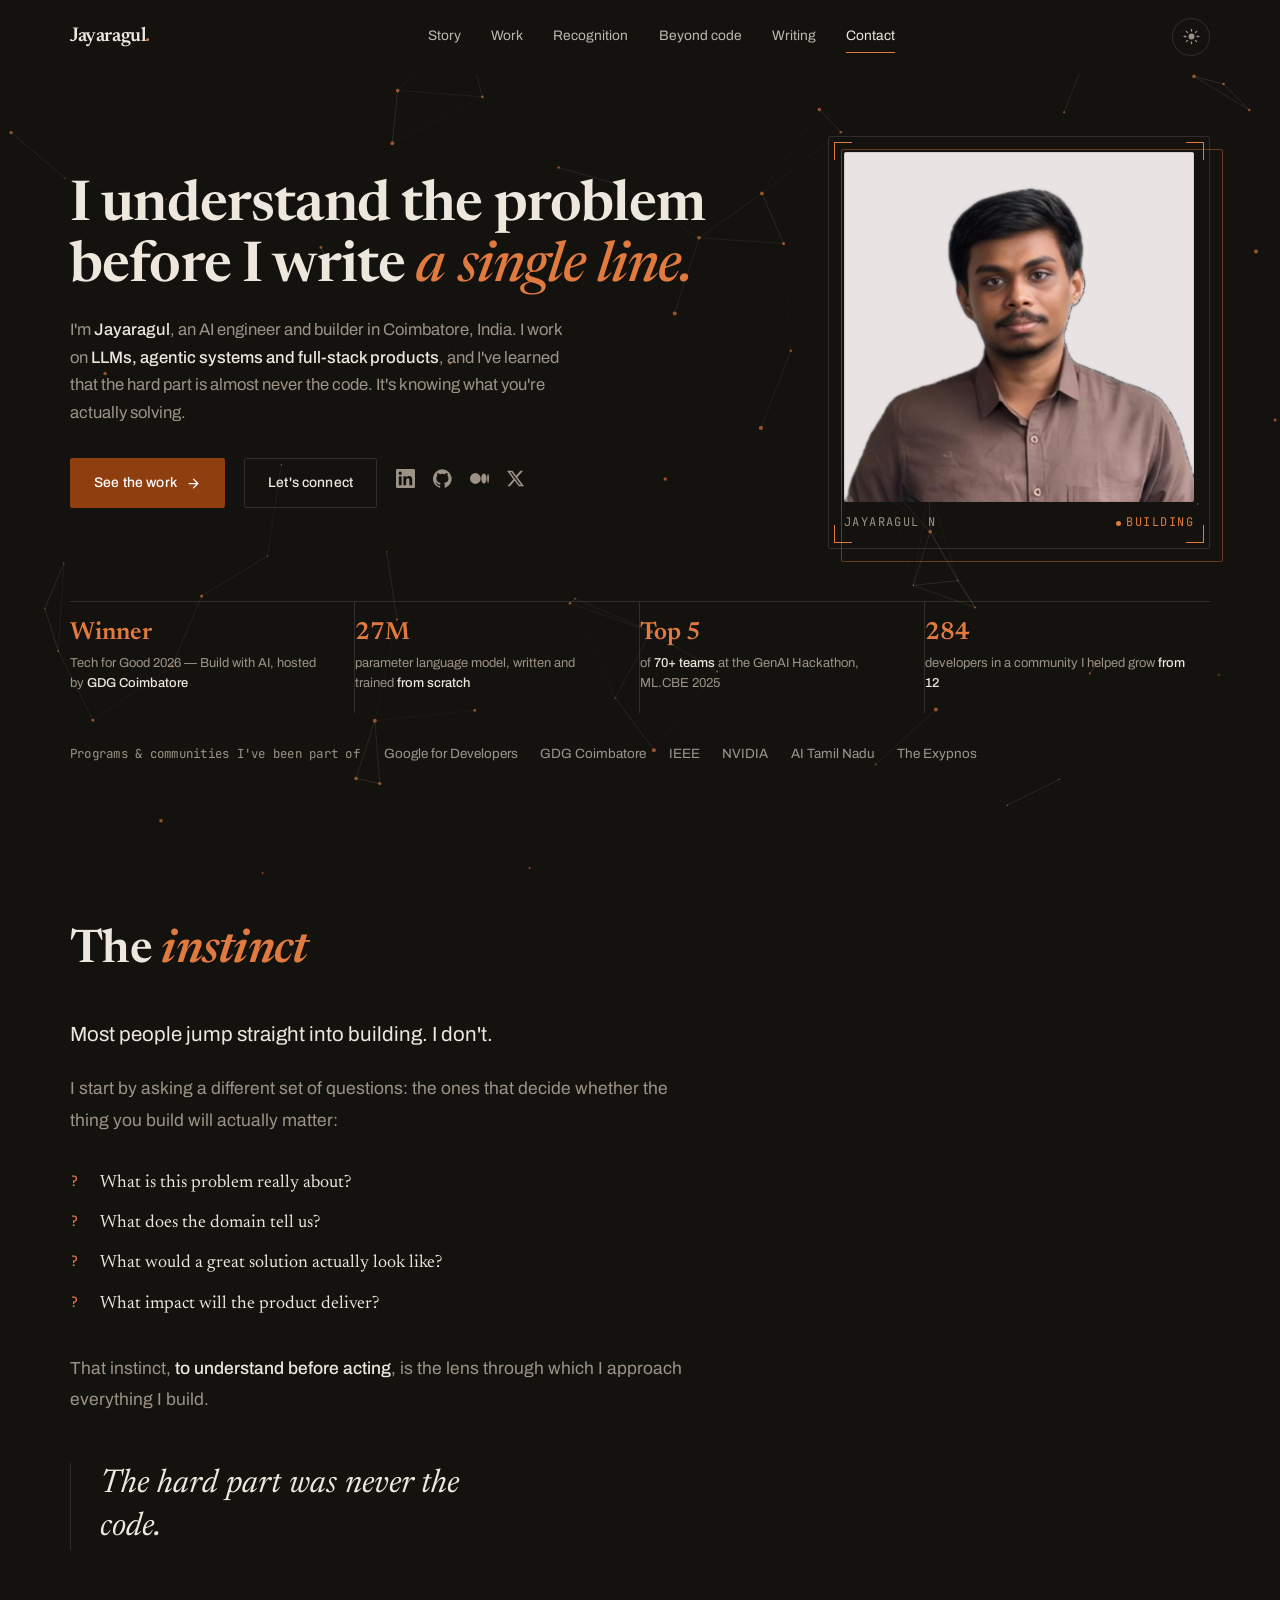
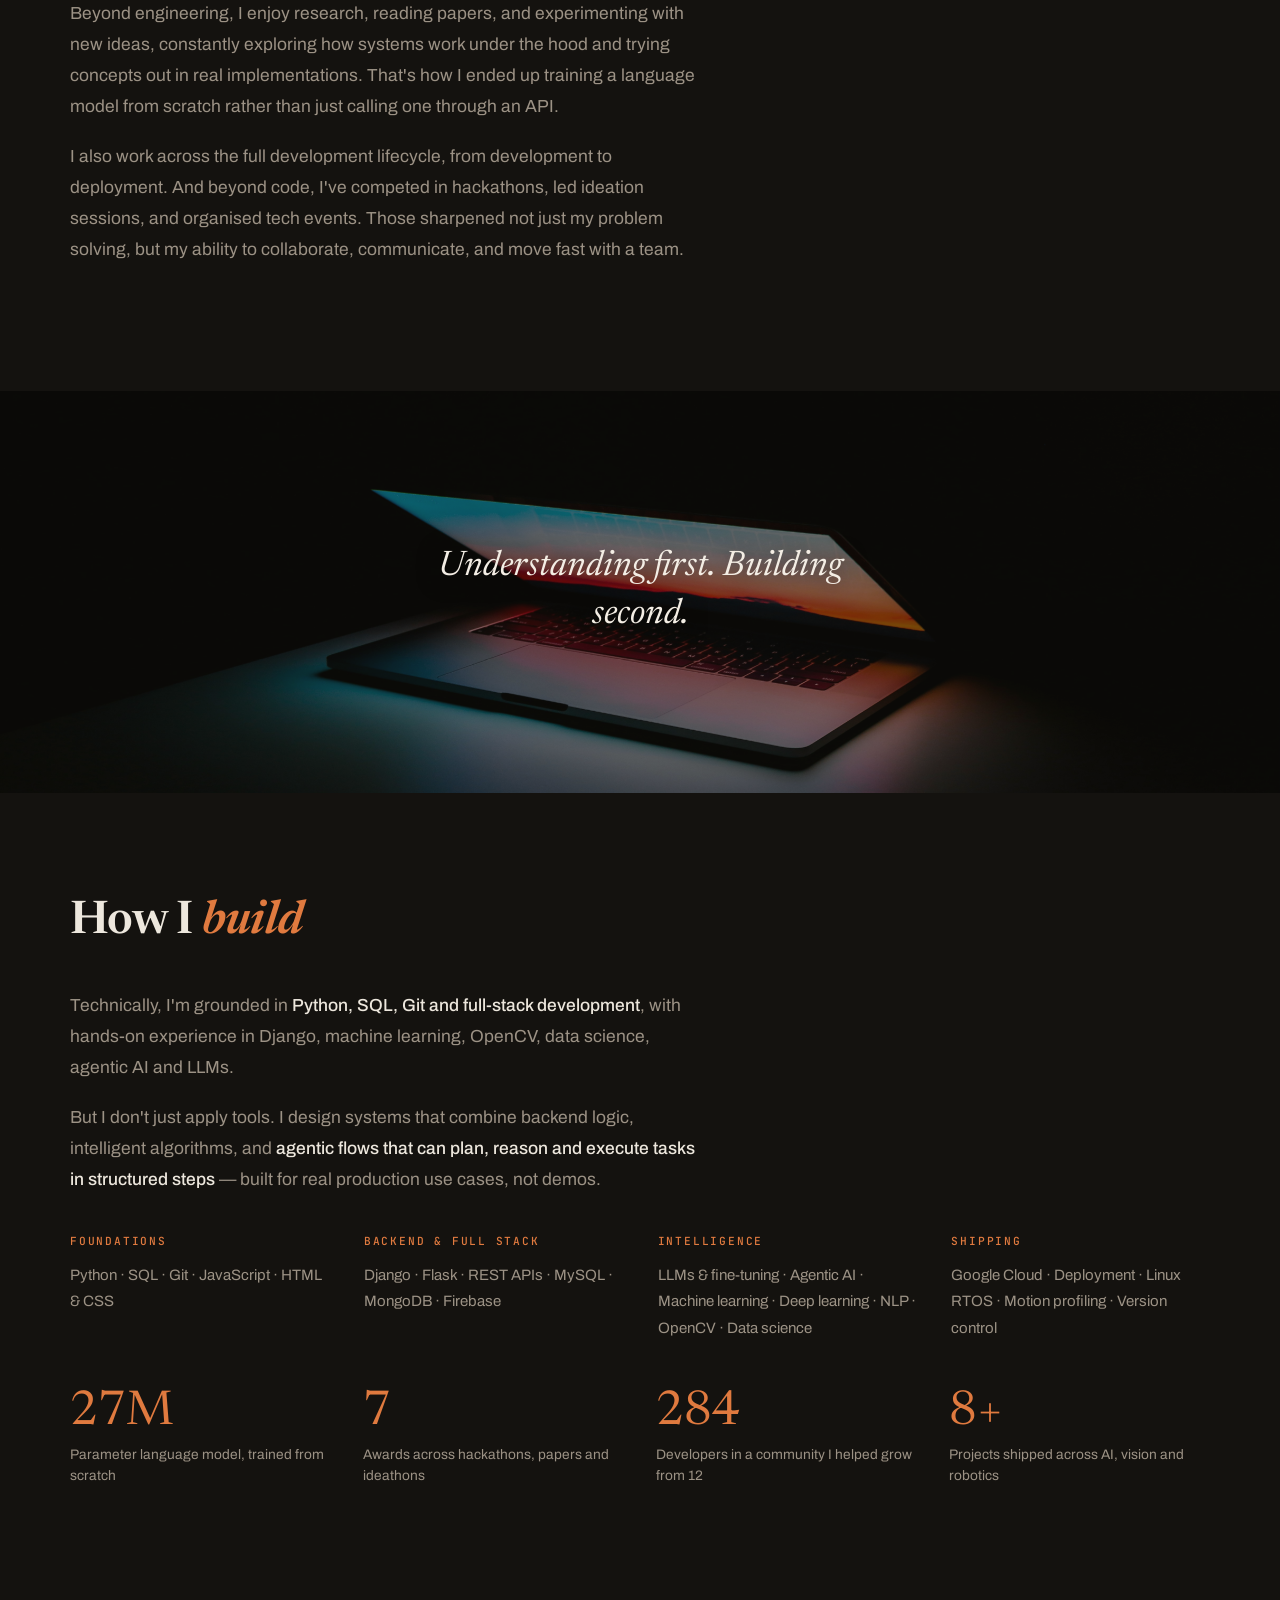
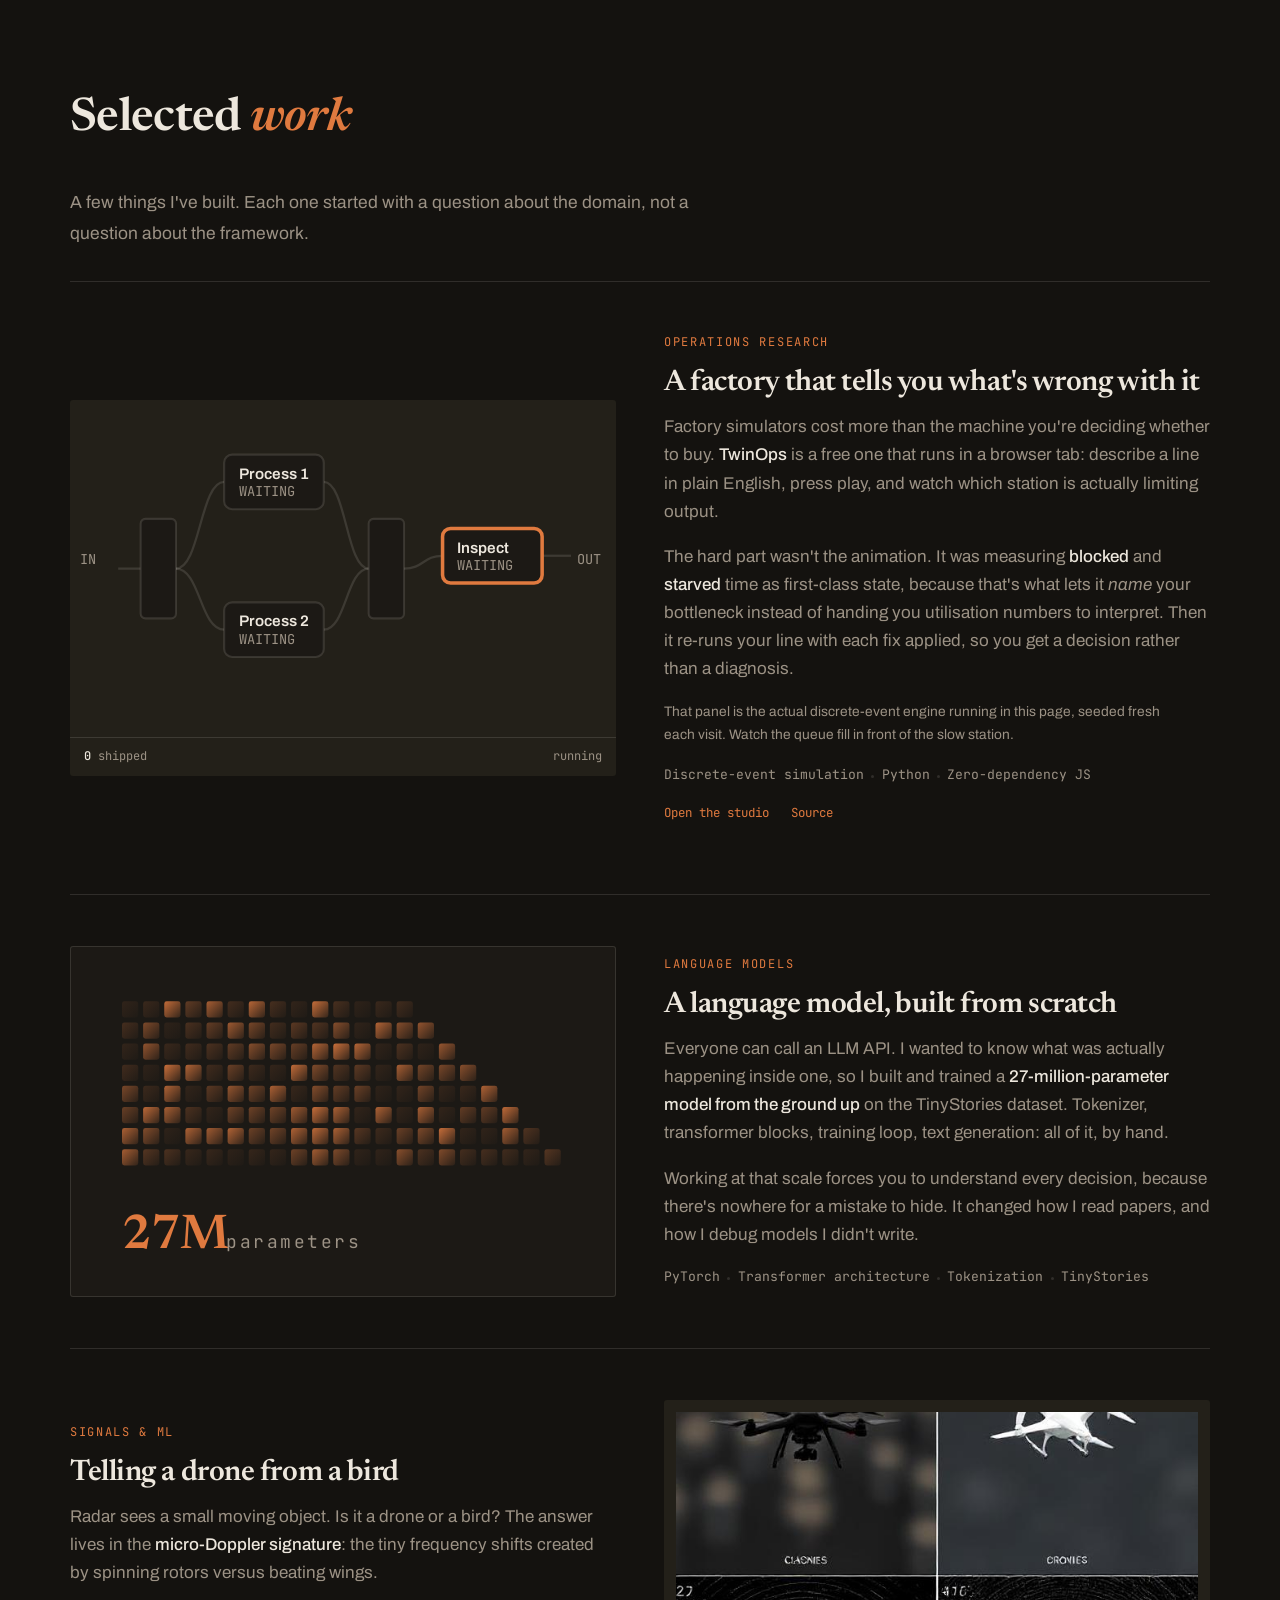
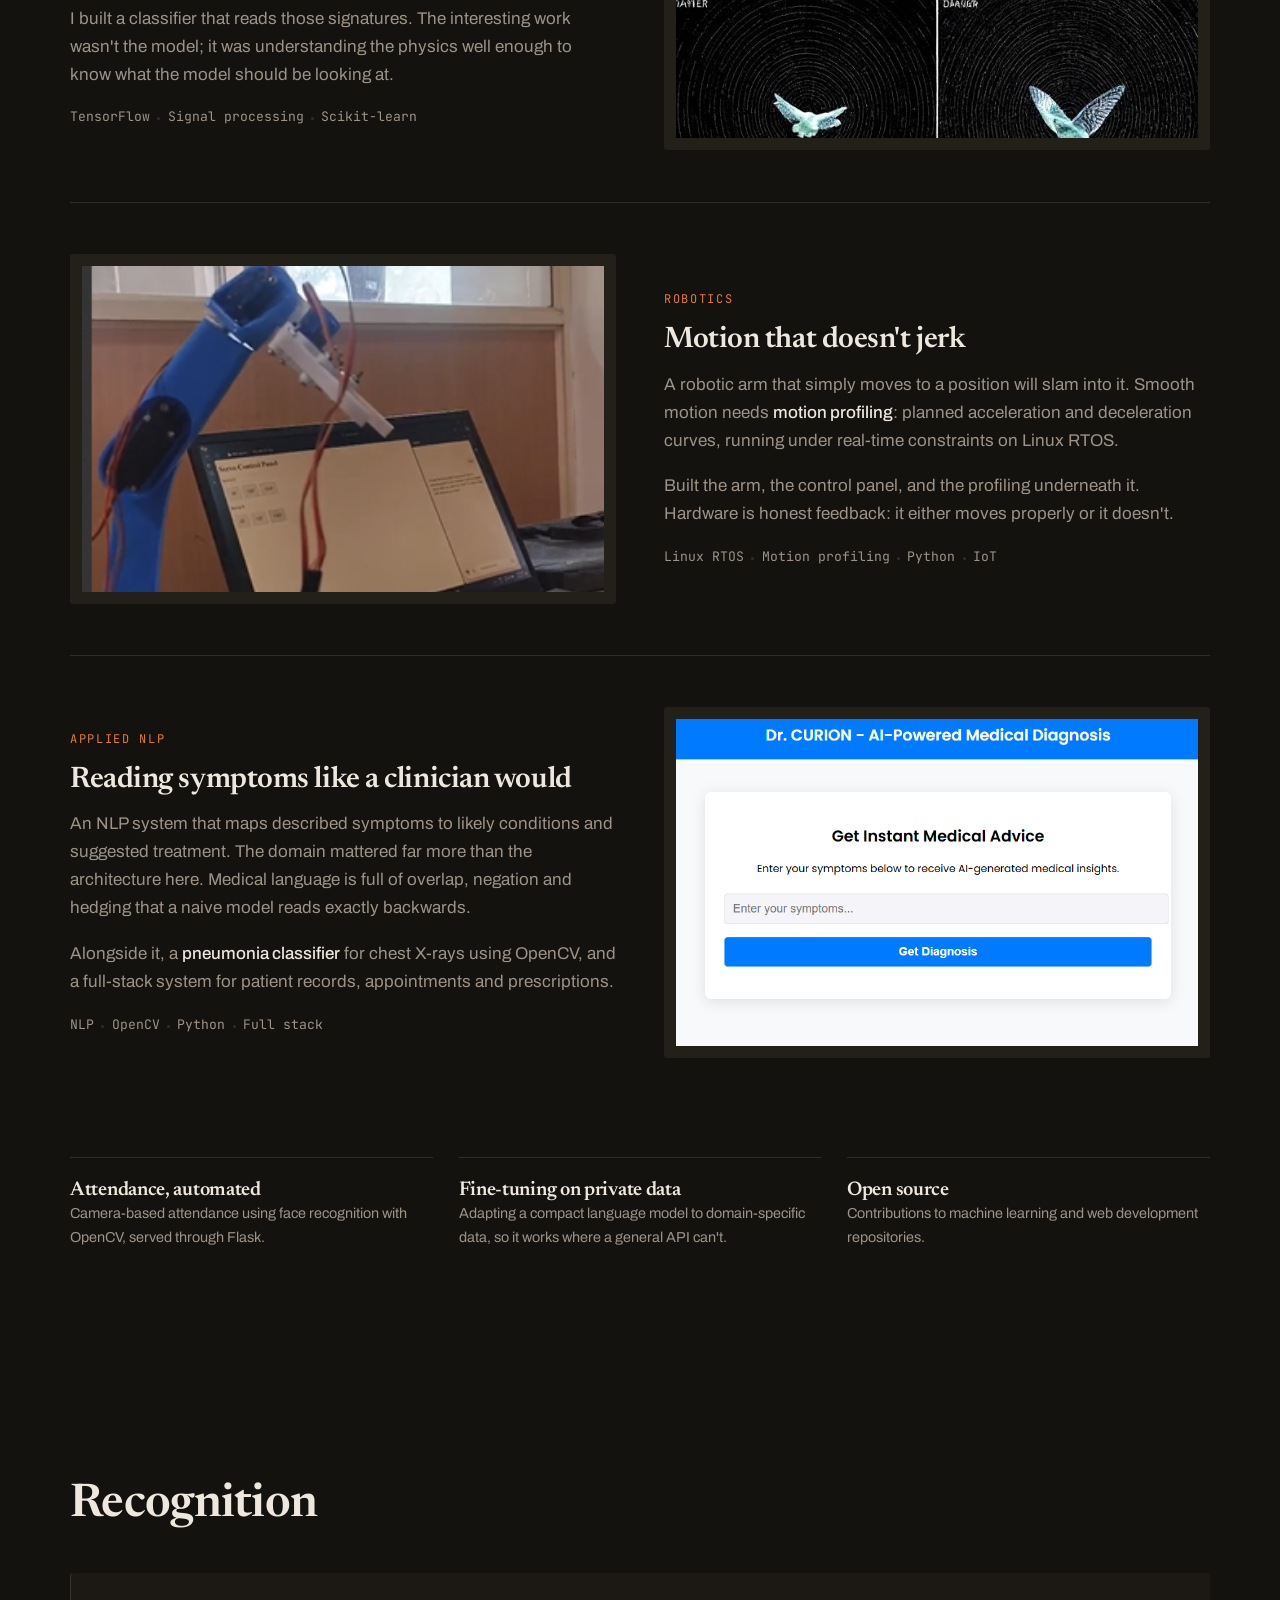
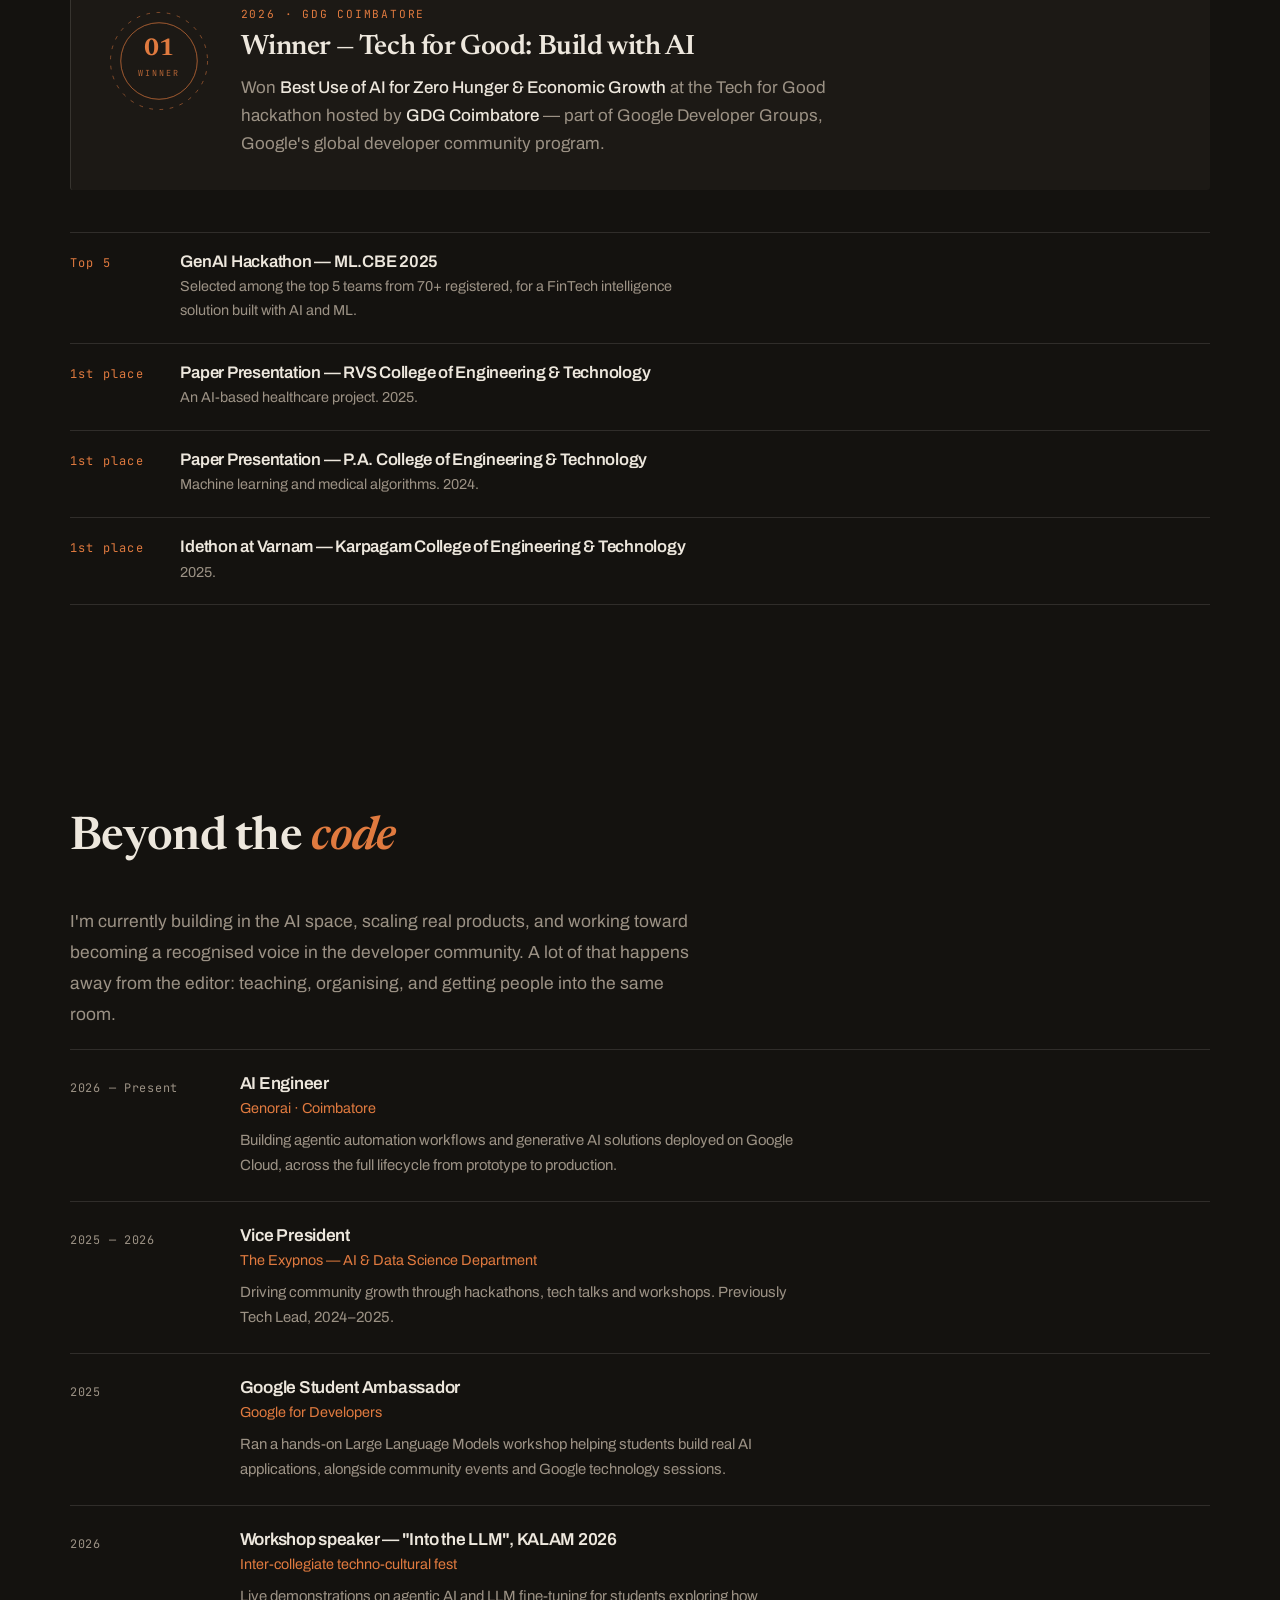
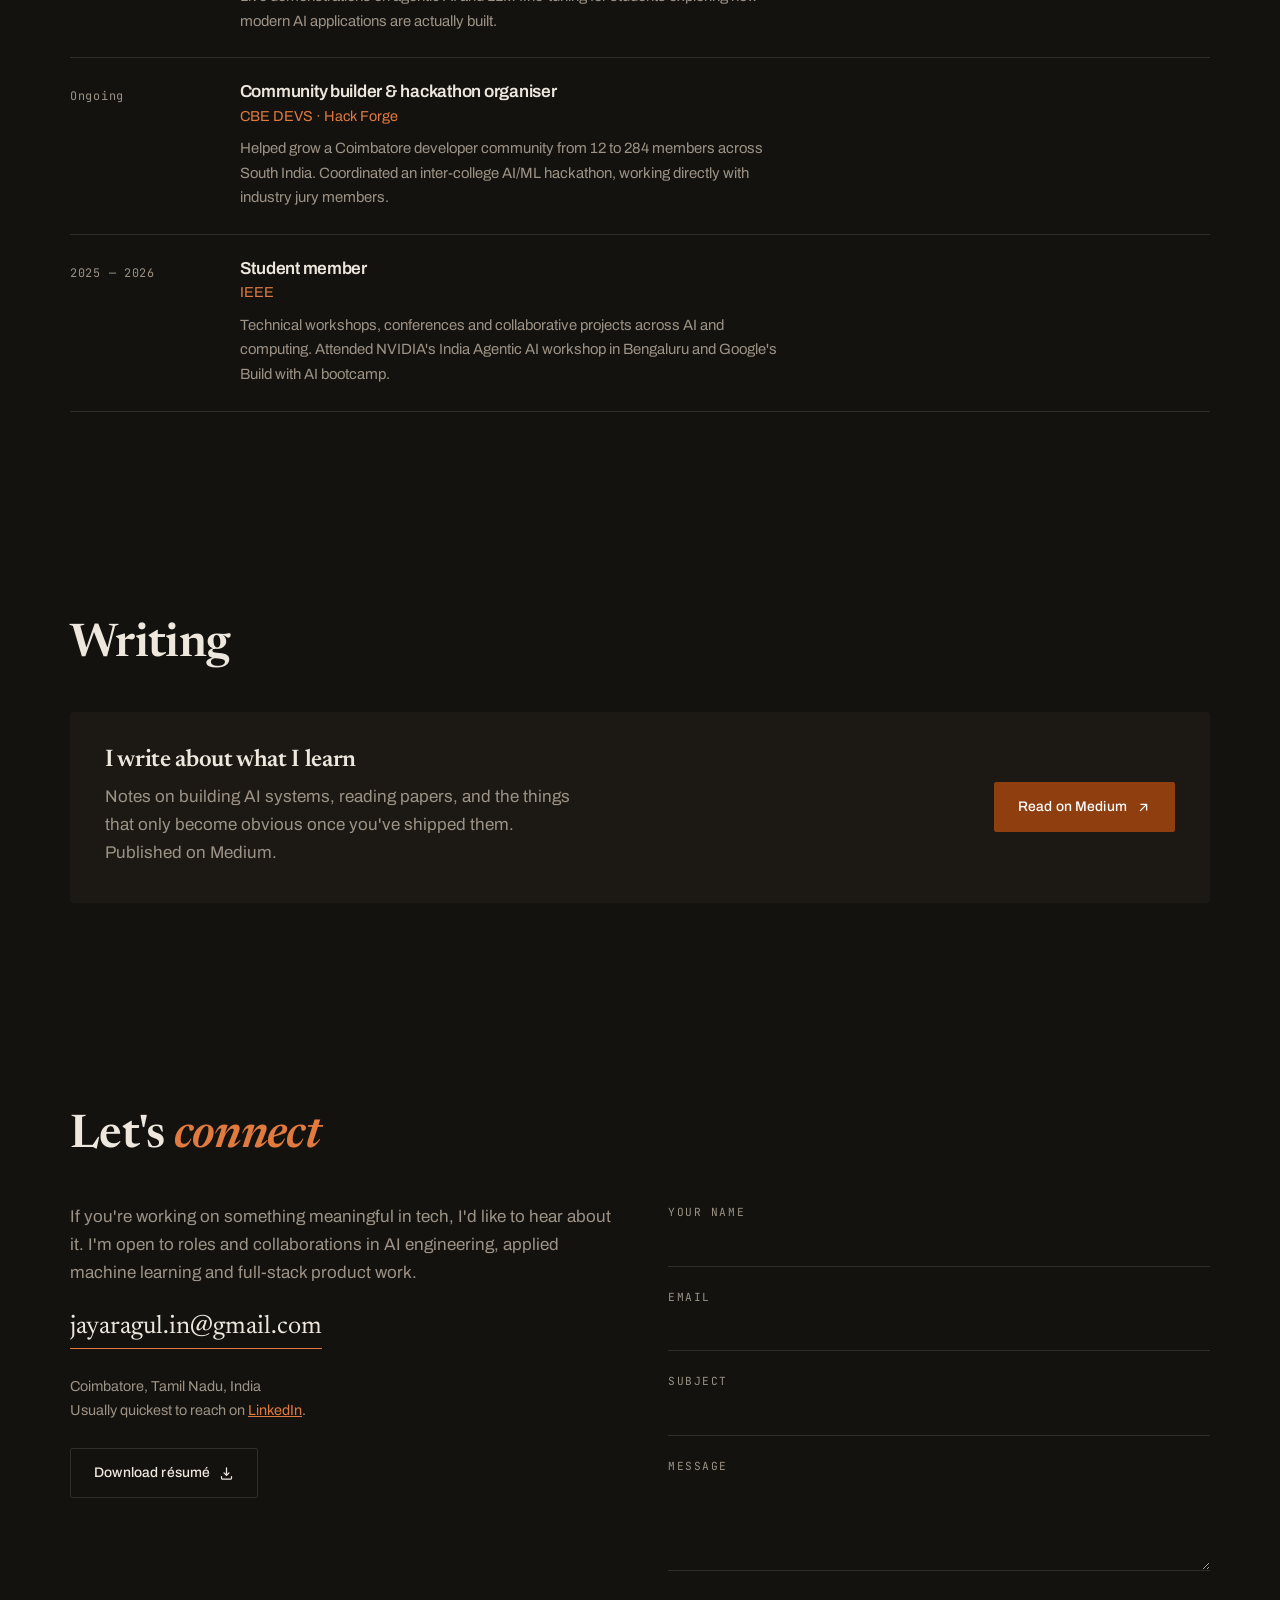
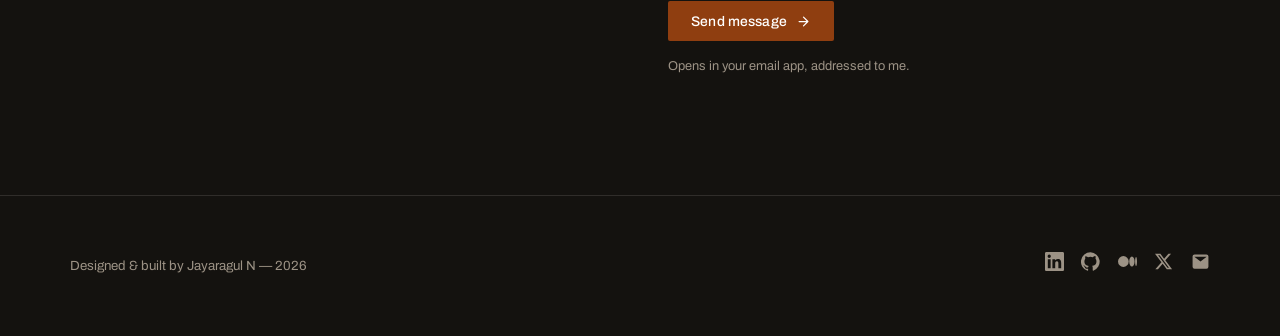
==== commit a2b80949: "Fix what only a rendered audit could catch, and generalise the live panel Running impeccable against" ====
--- a/index.html
+++ b/index.html
@@ -184,8 +184,7 @@
 header.nav{
   position:fixed;inset:0 0 auto 0;z-index:100;
   padding:1.1rem 0;
-  background:color-mix(in srgb,var(--ink) 86%,transparent);
-  backdrop-filter:blur(14px);-webkit-backdrop-filter:blur(14px);
+  background:var(--ink);
   border-bottom:1px solid transparent;transition:border-color .3s ease,transform .3s ease;
 }
 header.nav.scrolled{border-bottom-color:var(--rule);padding:.75rem 0}
@@ -194,15 +193,16 @@
 .brand em{font-style:italic;color:var(--accent)}
 .nav-links{display:flex;gap:1.9rem;align-items:center}
 .nav-links a{
-  text-decoration:none;font-size:.86rem;color:var(--muted);
+  text-decoration:none;font-size:.86rem;color:var(--text);opacity:.78;
   transition:color .25s ease;position:relative;padding:.2rem 0;
 }
 .nav-links a::after{
-  content:'';position:absolute;left:0;bottom:-2px;height:1px;width:0;
-  background:var(--accent);transition:width .3s ease;
-}
-.nav-links a:hover,.nav-links a.active{color:var(--text)}
-.nav-links a:hover::after,.nav-links a.active::after{width:100%}
+  content:'';position:absolute;left:0;bottom:-2px;height:1px;width:100%;
+  background:var(--accent);transform:scaleX(0);transform-origin:0 50%;
+  transition:transform .3s ease;
+}
+.nav-links a:hover,.nav-links a.active{color:var(--text);opacity:1}
+.nav-links a:hover::after,.nav-links a.active::after{transform:scaleX(1)}
 .nav-actions{display:flex;gap:.6rem;align-items:center}
 .icon-btn{
   background:none;border:1px solid var(--rule);color:var(--muted);
@@ -303,7 +303,7 @@
 .portrait-meta{
   display:flex;justify-content:space-between;gap:1rem;
   font-family:var(--mono);font-size:.75rem;letter-spacing:.12em;
-  color:var(--muted);opacity:.7;margin-top:.7rem;text-transform:uppercase;
+  color:var(--muted);margin-top:.7rem;text-transform:uppercase;
 }
 .portrait-meta .live{color:var(--accent);display:inline-flex;align-items:center;gap:.35rem}
 .portrait-meta .live::before{
@@ -338,7 +338,7 @@
 .affil{margin-top:1.9rem;display:flex;flex-wrap:wrap;align-items:center;gap:.7rem 1.5rem}
 .affil-label{
   font-family:var(--mono);font-size:.78rem;letter-spacing:.02em;
-  color:var(--muted);opacity:.8;
+  color:var(--muted);
 }
 .affil-row{display:flex;flex-wrap:wrap;gap:.6rem 1.4rem}
 .affil-row span{
@@ -449,7 +449,7 @@
   color:var(--accent);display:block;margin-bottom:.9rem;
 }
 .work-body h3{font-size:clamp(1.4rem,2.6vw,1.85rem);margin-bottom:.85rem}
-.work-body p{color:var(--muted);margin-bottom:1.1rem}
+.work-body p{color:var(--muted);margin-bottom:1.1rem;max-width:62ch}
 .work-body p strong{color:var(--text);font-weight:500}
 .stack{
   display:flex;flex-wrap:wrap;gap:.5rem 1.1rem;list-style:none;padding:0;margin:0;
@@ -475,7 +475,7 @@
   letter-spacing:.16em;text-transform:uppercase;margin-bottom:.55rem;
 }
 .award-lead h3:not(.sub){font-size:clamp(1.3rem,2.8vw,1.75rem);margin-bottom:.7rem}
-.award-lead p{color:var(--muted);margin:0}
+.award-lead p{color:var(--muted);margin:0;max-width:62ch}
 .award-lead p strong{color:var(--text);font-weight:500}
 
 /* animated winner seal */
@@ -507,20 +507,21 @@
   transition:transform .4s cubic-bezier(.2,.7,.3,1);
 }
 .award-list li:hover::before{transform:scaleY(1)}
-.award-list li:hover{padding-left:1rem}
-.award-list li:hover h4{color:var(--accent)}
+.award-list li:hover{transform:translateX(1rem)}
+.award-list li:hover h3.sub{color:var(--accent)}
 .award-list li:last-child{border-bottom:1px solid var(--rule)}
 @media(max-width:600px){.award-list li{grid-template-columns:1fr;gap:.3rem}}
 .award-list .place{
   font-family:var(--mono);font-size:.75rem;color:var(--accent);letter-spacing:.1em;
 }
-.award-list h4{transition:color .3s ease}
+.award-list h3.sub{transition:color .3s ease}
 /* stagger the entrance */
 .award-list li.reveal{transition-delay:0s}
 .award-list li:nth-child(2).reveal{transition-delay:.09s}
 .award-list li:nth-child(3).reveal{transition-delay:.18s}
 .award-list li:nth-child(4).reveal{transition-delay:.27s}
-.award-list h4{font-size:1.05rem;font-family:var(--sans);font-weight:600;margin-bottom:.25rem}
+.award-list h3.sub{font-size:1.05rem;font-family:var(--sans);font-weight:600;margin-bottom:.25rem}
+.award-list li p{max-width:62ch}
 .award-list p{font-size:.9rem;color:var(--muted);margin:0}
 
 /* ================= Timeline / roles ================= */
@@ -532,9 +533,9 @@
 .roles li:last-child{border-bottom:1px solid var(--rule)}
 @media(max-width:640px){.roles li{grid-template-columns:1fr;gap:.35rem}}
 .roles .when{font-family:var(--mono);font-size:.74rem;color:var(--muted);letter-spacing:.06em;padding-top:.3rem}
-.roles h4{font-size:1.08rem;font-family:var(--sans);font-weight:600;margin-bottom:.2rem}
+.roles h3.sub{font-size:1.08rem;font-family:var(--sans);font-weight:600;margin-bottom:.2rem}
 .roles .org{color:var(--accent);font-size:.9rem;margin-bottom:.5rem}
-.roles p{font-size:.93rem;color:var(--muted);margin:0}
+.roles p{font-size:.93rem;color:var(--muted);margin:0;max-width:62ch}
 
 
 /* ---- live TwinOps panel ------------------------------------------------- */
@@ -555,7 +556,7 @@
   color:var(--muted);
 }
 .live-readout b{color:var(--text);font-weight:500;font-variant-numeric:tabular-nums}
-.live-caption{font-size:.86rem;color:var(--muted);opacity:.85}
+.live-caption{font-size:.86rem;color:var(--muted)}
 .work-links{display:flex;gap:1.4rem;margin-top:1.1rem}
 .work-links a{
   font-family:var(--mono);font-size:.78rem;color:var(--accent);
@@ -569,7 +570,7 @@
   font-family:var(--mono);font-size:.7rem;letter-spacing:.16em;text-transform:uppercase;
   color:var(--accent);margin-bottom:.9rem;font-weight:500;
 }
-.skill-cols p{color:var(--muted);font-size:.94rem;margin:0;line-height:1.75}
+.skill-cols p{color:var(--muted);font-size:.94rem;margin:0;line-height:1.75;max-width:58ch}
 
 /* ================= Stats ================= */
 .stats{display:grid;grid-template-columns:repeat(auto-fit,minmax(160px,1fr));gap:2rem;margin-top:3rem}
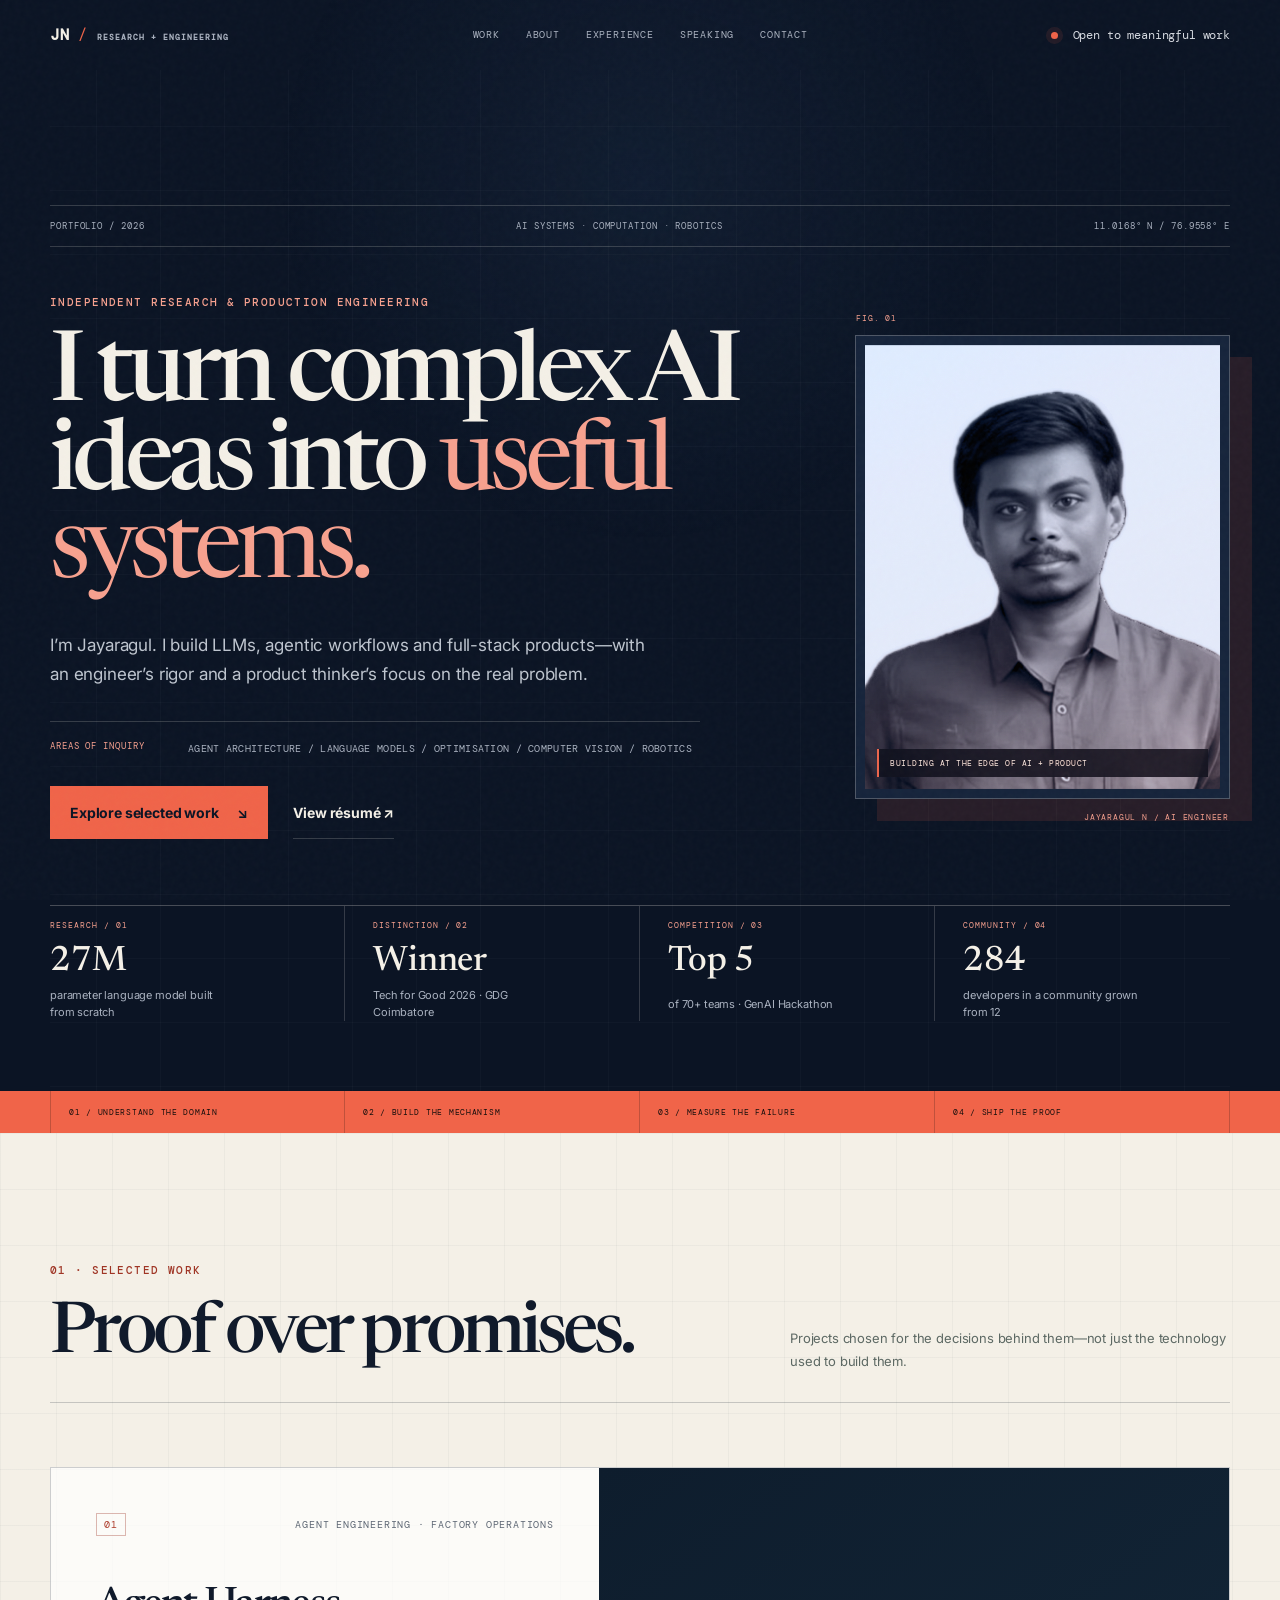
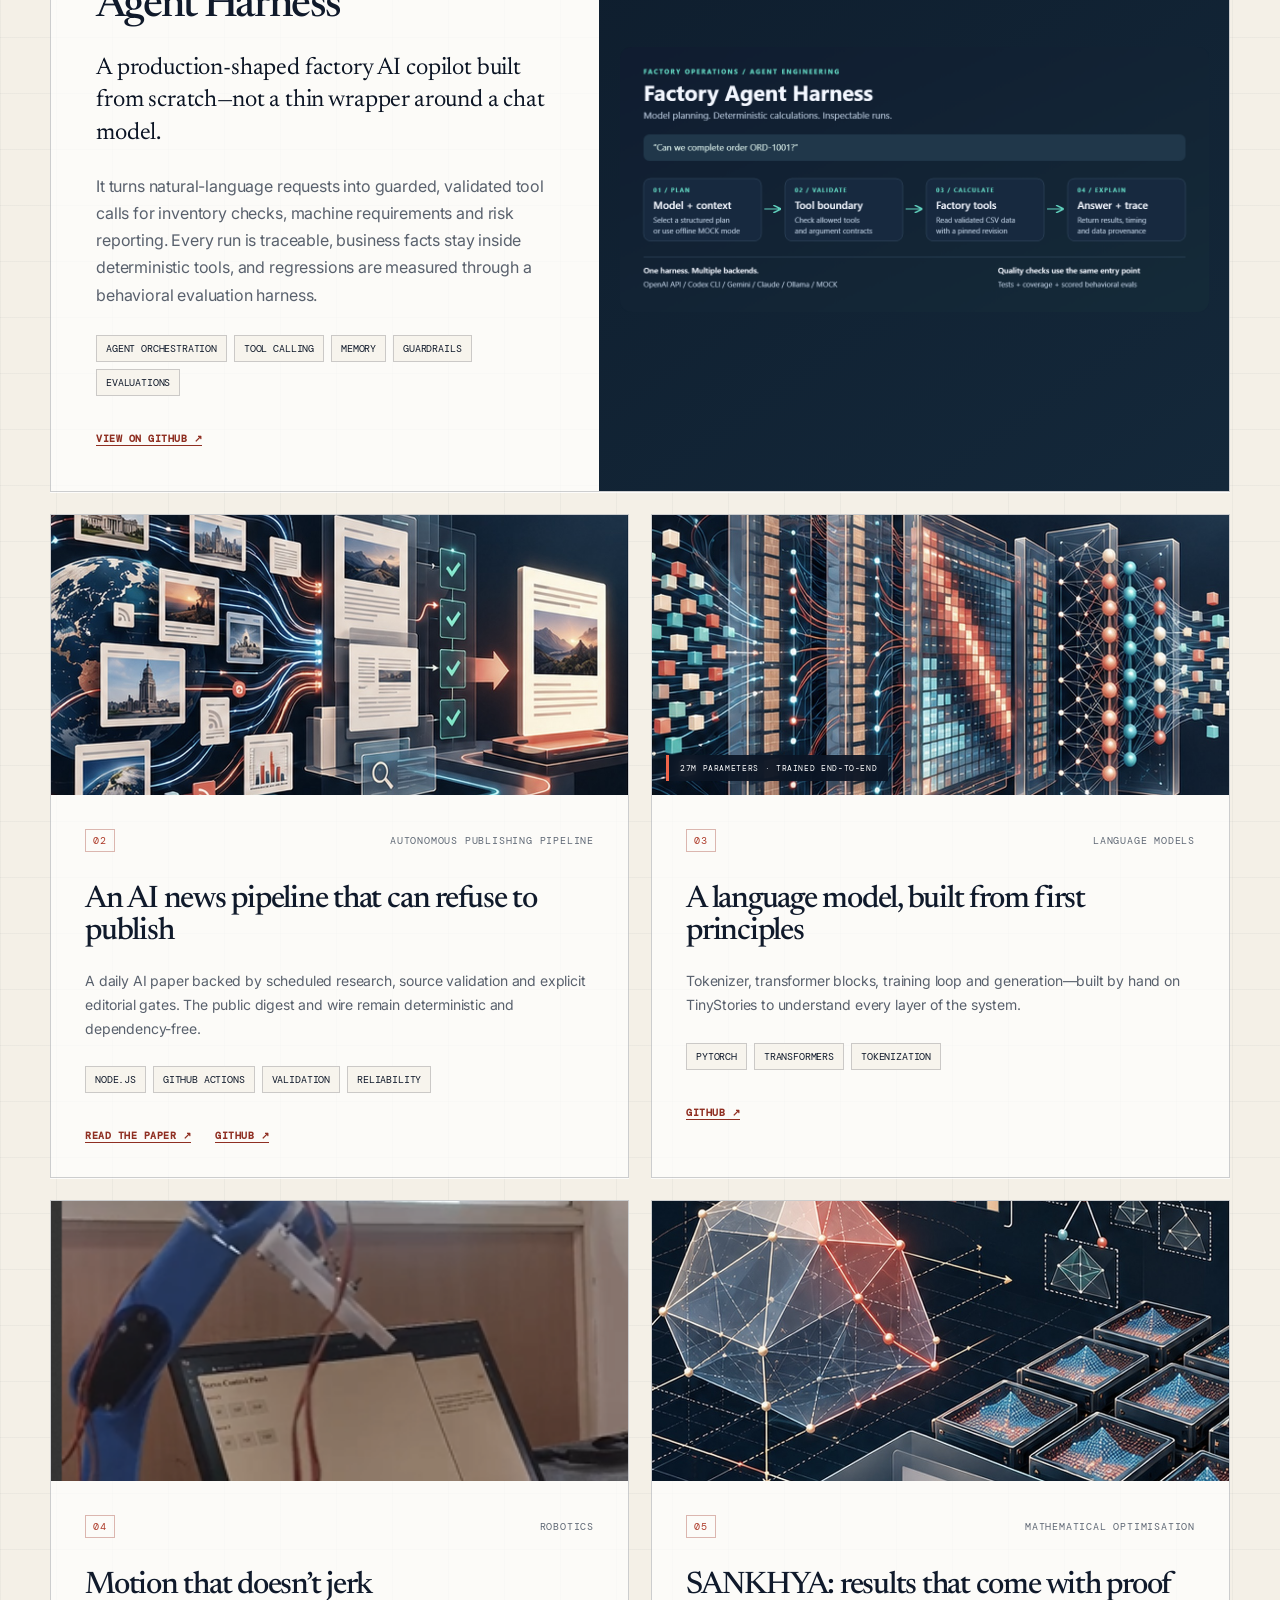
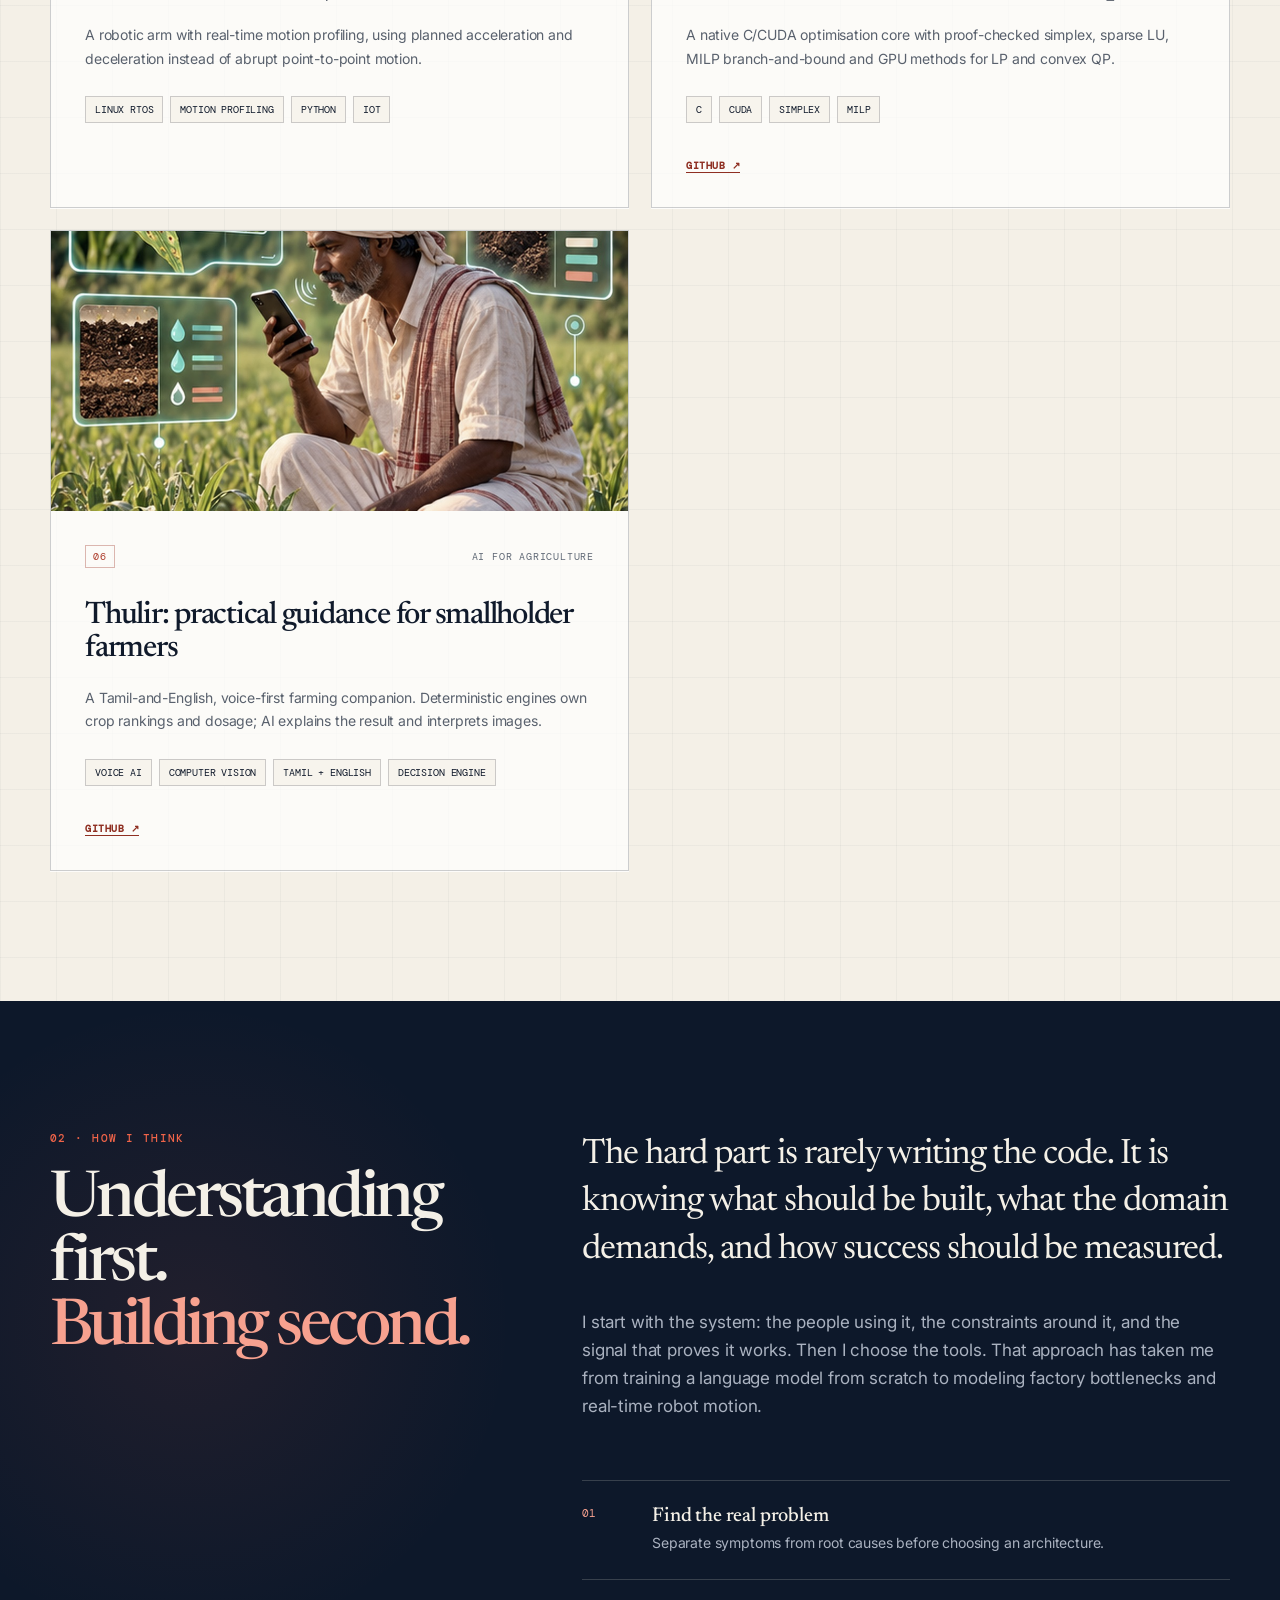
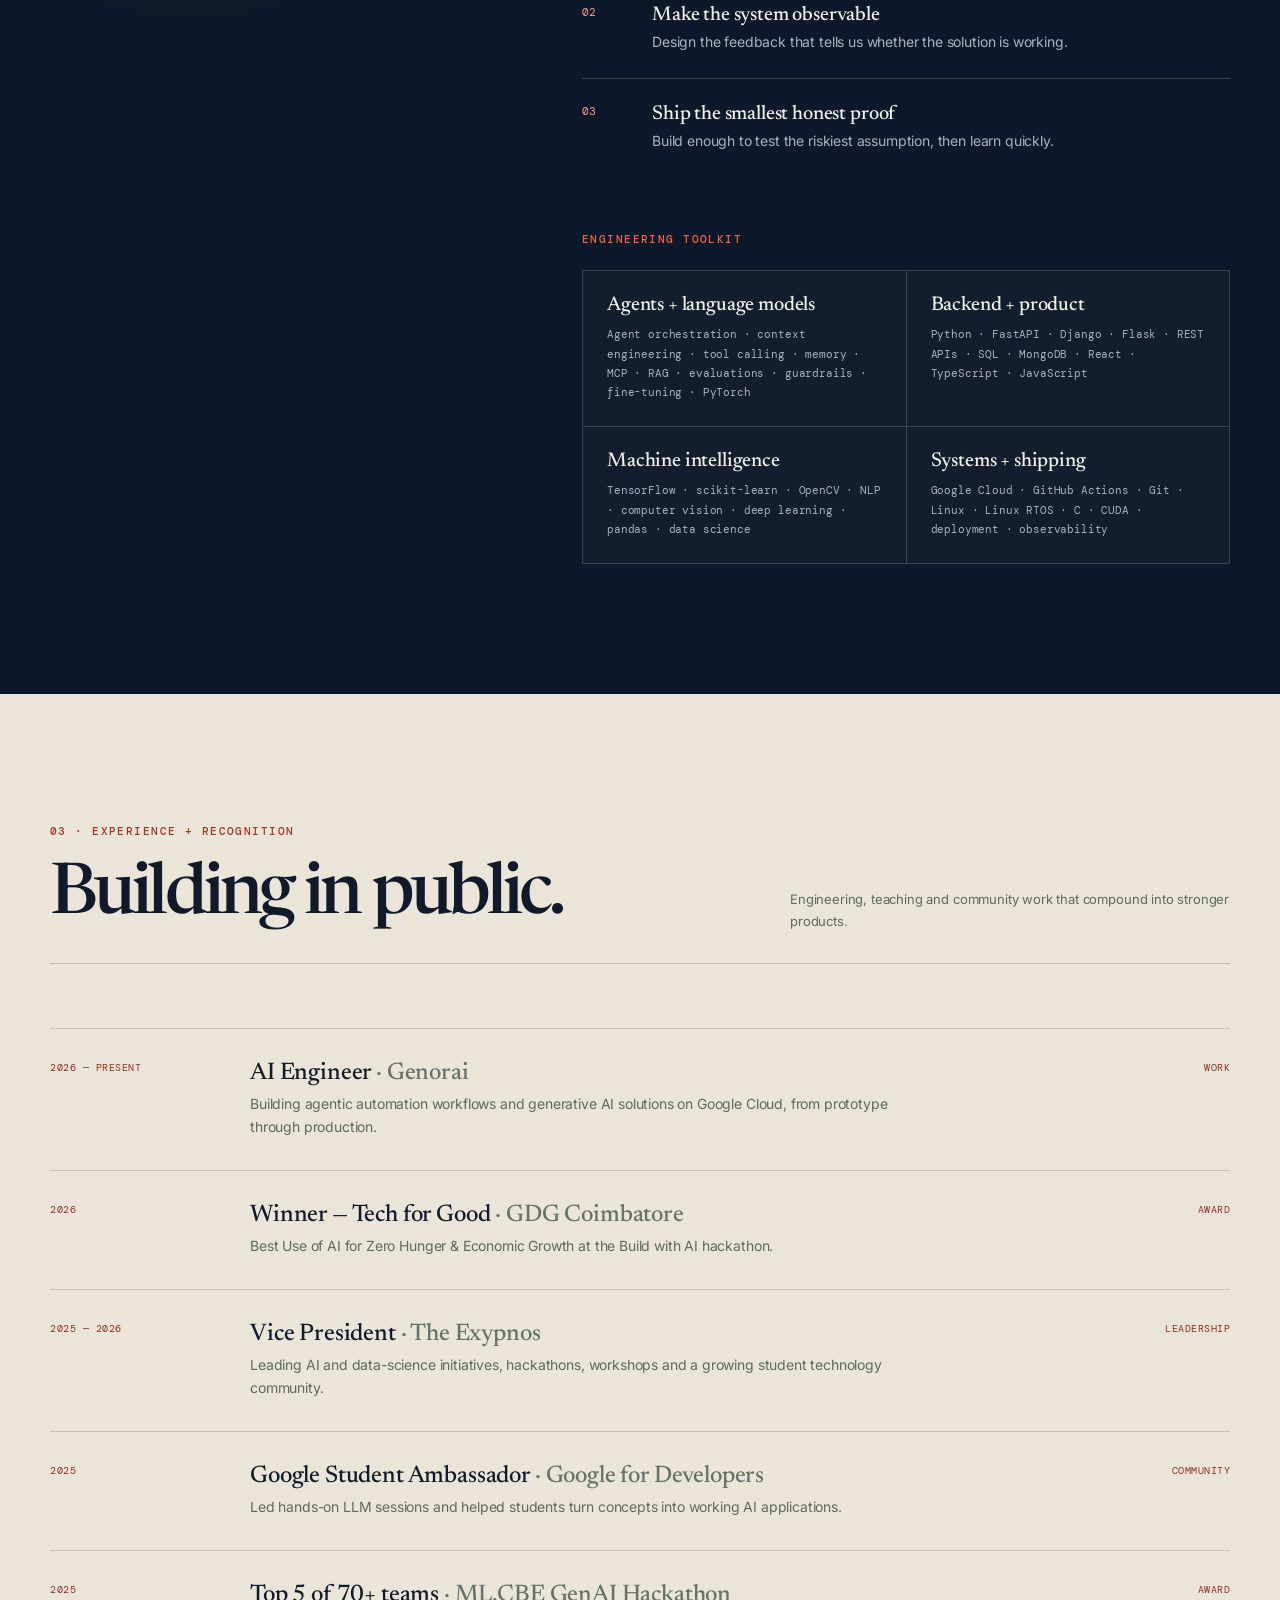
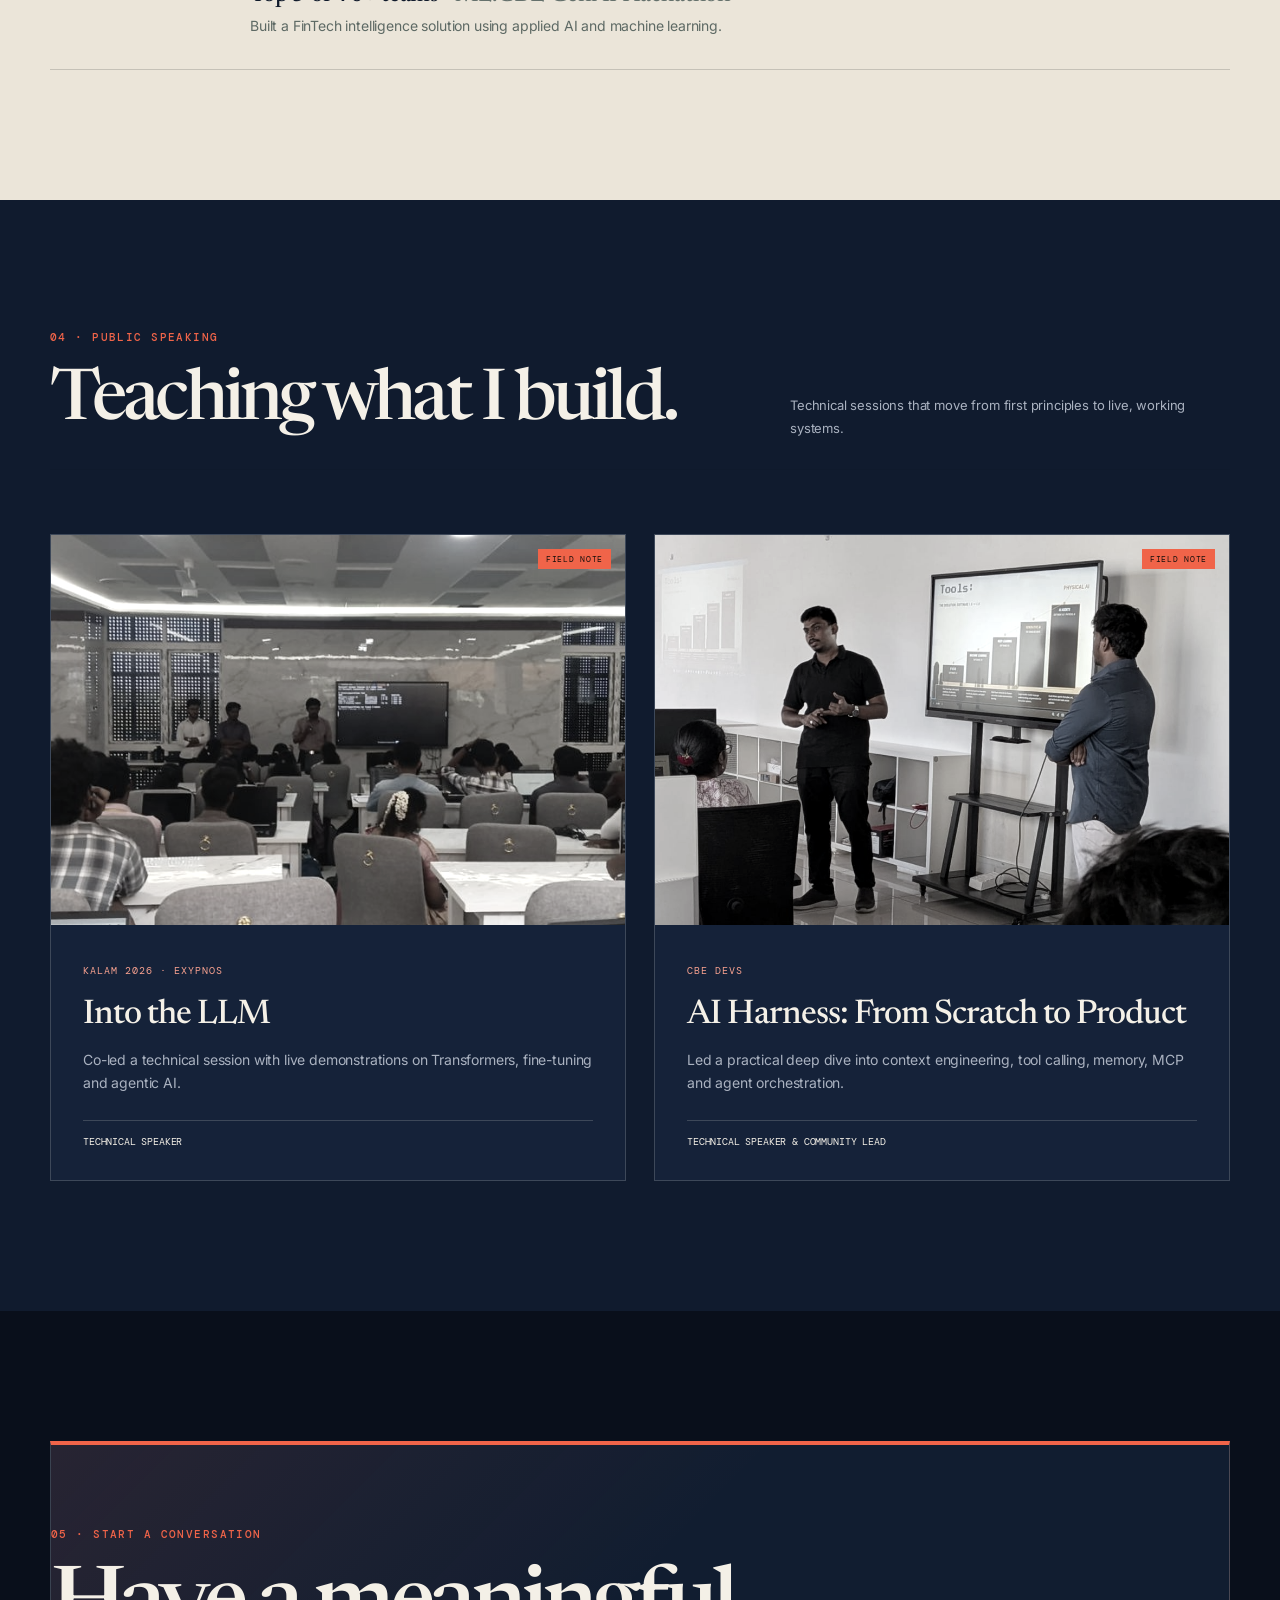
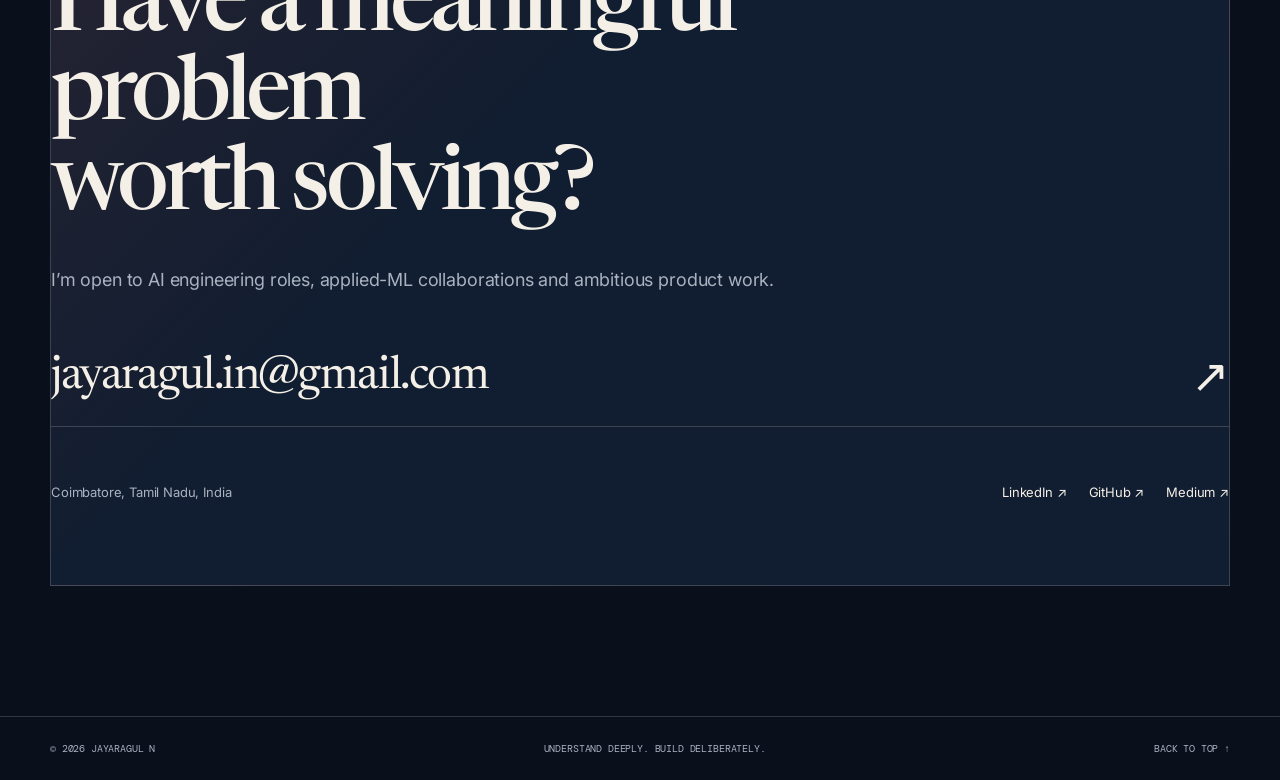
==== commit 6846d3a6: "Redesign portfolio with responsive research-focused layout" ====
--- a/index.html
+++ b/index.html
@@ -1,1745 +1,231 @@
-<!DOCTYPE html>
+<!doctype html>
 <html lang="en">
-
 <head>
-<meta charset="UTF-8">
-<meta name="viewport" content="width=device-width, initial-scale=1.0">
-
-<!-- Favicons -->
-<link rel="apple-touch-icon" sizes="180x180" href="favicon_io/apple-touch-icon.png">
-<link rel="icon" type="image/png" sizes="32x32" href="favicon_io/favicon-32x32.png">
-<link rel="icon" type="image/png" sizes="16x16" href="favicon_io/favicon-16x16.png">
-<link rel="manifest" href="favicon_io/site.webmanifest">
-
-<!-- ============ SEO ============ -->
-<title>Jayaragul N — AI Engineer &amp; Builder | Understanding before building</title>
-<meta name="description" content="Jayaragul N is an AI engineer and builder from Coimbatore, India. He works on LLMs, agentic AI and full-stack systems — and believes the best solutions start with understanding the problem deeply before writing a single line of code.">
-<meta name="keywords" content="Jayaragul, Jayaragul N, Jayaragul AI Engineer, AI engineer Coimbatore, LLM engineer India, agentic AI, small language model from scratch, Django developer, machine learning, OpenCV, data science, Google Student Ambassador, GDG Coimbatore, Sri Shakthi Institute">
-<meta name="author" content="Jayaragul N">
-<meta name="robots" content="index, follow, max-image-preview:large, max-snippet:-1">
-<meta name="theme-color" content="#14120F">
-<link rel="canonical" href="https://jayaragul.github.io/MY-PORTFOLIO-WEBSITE/">
-
-<!-- Open Graph -->
-<meta property="og:site_name" content="Jayaragul N">
-<meta property="og:title" content="Jayaragul N — AI Engineer &amp; Builder">
-<meta property="og:description" content="I believe the best solutions start with understanding the problem deeply before writing a single line of code. AI engineer working on LLMs, agentic systems and full-stack products.">
-<meta property="og:image" content="https://jayaragul.github.io/MY-PORTFOLIO-WEBSITE/picofme%20(2).png">
-<meta property="og:image:alt" content="Portrait of Jayaragul N, AI engineer">
-<meta property="og:url" content="https://jayaragul.github.io/MY-PORTFOLIO-WEBSITE/">
-<meta property="og:type" content="profile">
-<meta property="profile:first_name" content="Jayaragul">
-<meta property="profile:last_name" content="N">
-
-<!-- Twitter -->
-<meta name="twitter:card" content="summary_large_image">
-<meta name="twitter:title" content="Jayaragul N — AI Engineer &amp; Builder">
-<meta name="twitter:description" content="Understanding the problem deeply before writing a single line of code. AI engineer working on LLMs, agentic systems and full-stack products.">
-<meta name="twitter:image" content="https://jayaragul.github.io/MY-PORTFOLIO-WEBSITE/picofme%20(2).png">
-<meta name="twitter:creator" content="@jayaragul_N">
-
-<!-- Person structured data -->
-<script type="application/ld+json">
-{
-  "@context": "https://schema.org",
-  "@type": "Person",
-  "name": "Jayaragul N",
-  "alternateName": ["Jayaragul", "Jaya Ragul N", "JAYARAGUL N"],
-  "url": "https://jayaragul.github.io/MY-PORTFOLIO-WEBSITE/",
-  "image": "https://jayaragul.github.io/MY-PORTFOLIO-WEBSITE/picofme%20(2).png",
-  "jobTitle": "AI Engineer",
-  "description": "Jayaragul N is an AI engineer and builder based in Coimbatore, Tamil Nadu, India. He works on large language models, agentic AI systems and full-stack products, and approaches engineering by understanding the problem and its domain deeply before building. He has built a small language model from scratch, competed in and won AI hackathons, and organises technology events in the developer community.",
-  "homeLocation": { "@type": "Place", "name": "Coimbatore, Tamil Nadu, India" },
-  "email": "mailto:jayaragul.in@gmail.com",
-  "alumniOf": { "@type": "CollegeOrUniversity", "name": "Sri Shakthi Institute of Engineering and Technology, Coimbatore" },
-  "knowsAbout": ["Large Language Models","Agentic AI","Generative AI","Machine Learning","Deep Learning","Natural Language Processing","Computer Vision","OpenCV","Python","SQL","Django","Data Science","Full Stack Development","Robotics"],
-  "sameAs": [
-    "https://www.linkedin.com/in/jayaragul-n/",
-    "https://github.com/jayaragul",
-    "https://medium.com/@jayaragul",
-    "https://x.com/jayaragul_N"
-  ]
-}
-</script>
-
-<!-- "Who is Jayaragul" — answers for search -->
-<script type="application/ld+json">
-{
-  "@context": "https://schema.org",
-  "@type": "FAQPage",
-  "mainEntity": [
-    {
-      "@type": "Question",
-      "name": "Who is Jayaragul N?",
-      "acceptedAnswer": {
-        "@type": "Answer",
-        "text": "Jayaragul N is an AI engineer and builder based in Coimbatore, Tamil Nadu, India. He studies Artificial Intelligence and Data Science at Sri Shakthi Institute of Engineering and Technology, and works on large language models, agentic AI systems and full-stack products. His approach is to understand a problem and its domain deeply before writing code."
-      }
-    },
-    {
-      "@type": "Question",
-      "name": "What does Jayaragul N work on?",
-      "acceptedAnswer": {
-        "@type": "Answer",
-        "text": "He works across the full development lifecycle, from development to deployment. His work spans large language models and agentic AI flows that plan, reason and execute tasks in structured steps, alongside backend and full-stack engineering in Python, SQL and Django, and applied machine learning with OpenCV and data science tooling."
-      }
-    },
-    {
-      "@type": "Question",
-      "name": "What has Jayaragul N built?",
-      "acceptedAnswer": {
-        "@type": "Answer",
-        "text": "He built and trained a 27-million-parameter small language model from scratch on the TinyStories dataset, a micro-Doppler classifier that distinguishes drones from birds using radar signatures, a pneumonia classifier for chest X-rays, a medical NLP system mapping symptoms to conditions, a camera-based attendance system, and a robotic arm using Linux RTOS motion profiling."
-      }
-    },
-    {
-      "@type": "Question",
-      "name": "What has Jayaragul N won?",
-      "acceptedAnswer": {
-        "@type": "Answer",
-        "text": "He won Best Use of AI for Zero Hunger and Economic Growth at the Tech for Good 2026 Build with AI hackathon hosted by GDG Coimbatore, part of Google Developer Groups. He also placed in the top 5 of 70+ teams at the GenAI Hackathon ML.CBE 2025, and has won first prizes for paper presentations at RVS College of Engineering and Technology and P.A. College of Engineering and Technology."
-      }
-    }
-  ]
-}
-</script>
-
-<link rel="preconnect" href="https://fonts.googleapis.com">
-<link rel="preconnect" href="https://fonts.gstatic.com" crossorigin>
-<link href="https://fonts.googleapis.com/css2?family=Newsreader:opsz,wght@6..72,400;6..72,500;6..72,600;6..72,700&family=Archivo:wght@400;500;600&family=JetBrains+Mono:wght@400;500&display=swap" rel="stylesheet">
-
-<style>
-/* ================= Tokens ================= */
-:root{
-  --ink:#14120F;
-  --surface:#1C1915;
-  --surface-2:#232019;
-  --text:#EDE7DD;
-  --muted:#9C9285;
-  --accent:#E07A3F;
-  --accent-soft:rgba(224,122,63,.14);
-  /* white text needs 4.5:1; the display orange only reaches 3.0:1, so
-     surfaces that carry white text use this darker cousin instead */
-  --accent-deep:#8F3E10;
-  --rule:rgba(237,231,221,.13);
-  --shadow:rgba(0,0,0,.45);
-  --grid:rgba(237,231,221,.045);
-  --serif:'Newsreader',Georgia,'Times New Roman',serif;
-  --sans:'Archivo',system-ui,-apple-system,sans-serif;
-  --mono:'JetBrains Mono',ui-monospace,monospace;
-  --measure:64ch;
-}
-[data-theme="light"]{
-  --ink:#F7F3EC;
-  --surface:#FFFFFF;
-  --surface-2:#F0EAE0;
-  --text:#1A1613;
-  --muted:#6A6055;
-  --accent:#B8511B;
-  --accent-soft:rgba(184,81,27,.10);
-  --accent-deep:#8A3A12;
-  --rule:rgba(26,22,19,.14);
-  --shadow:rgba(60,45,30,.14);
-  --grid:rgba(26,22,19,.05);
-}
-
-*,*::before,*::after{box-sizing:border-box}
-html{-webkit-text-size-adjust:100%}
-body{
-  margin:0;background:var(--ink);color:var(--text);
-  font-family:var(--sans);font-size:17px;line-height:1.65;
-  -webkit-font-smoothing:antialiased;
-  transition:background .5s ease,color .5s ease;
-}
-img{max-width:100%;height:auto;display:block}
-a{color:inherit}
-
-/* ================= Particle field + blueprint grid ================= */
-#fx{
-  position:fixed;inset:0;width:100%;height:100%;
-  z-index:0;pointer-events:none;
-}
-.blueprint{
-  position:fixed;inset:0;z-index:0;pointer-events:none;
-  background-image:
-    none;
-  background-size:72px 72px;
-  -webkit-mask-image:radial-gradient(ellipse 80% 55% at 50% 0%,#000 20%,transparent 72%);
-  mask-image:radial-gradient(ellipse 80% 55% at 50% 0%,#000 20%,transparent 72%);
-}
-/* everything real sits above the field */
-header.nav,main,footer{position:relative;z-index:1}
-h1,h2,h3,h4{font-family:var(--serif);font-weight:600;line-height:1.1;margin:0;letter-spacing:-.015em}
-p{margin:0 0 1.1em}
-
-.wrap{width:min(1140px,100% - 3rem);margin-inline:auto}
-.narrow{width:min(720px,100% - 3rem);margin-inline:auto}
-@media(max-width:640px){.wrap,.narrow{width:min(100% - 2rem,100%)}}
-
-/* ================= Skip link ================= */
-.skip{position:absolute;left:-9999px;top:0;background:var(--accent-deep);color:#fff;padding:.7rem 1.1rem;z-index:200;border-radius:0 0 6px 0}
-.skip:focus{left:0}
-
-/* ================= Nav ================= */
-header.nav{
-  position:fixed;inset:0 0 auto 0;z-index:100;
-  padding:1.1rem 0;
-  background:var(--ink);
-  border-bottom:1px solid transparent;transition:border-color .3s ease,transform .3s ease;
-}
-header.nav.scrolled{border-bottom-color:var(--rule);padding:.75rem 0}
-.nav-inner{display:flex;align-items:center;justify-content:space-between;gap:1rem}
-.brand{font-family:var(--serif);font-size:1.25rem;font-weight:600;text-decoration:none;letter-spacing:-.02em}
-.brand em{font-style:italic;color:var(--accent)}
-.nav-links{display:flex;gap:1.9rem;align-items:center}
-.nav-links a{
-  text-decoration:none;font-size:.86rem;color:var(--text);opacity:.78;
-  transition:color .25s ease;position:relative;padding:.2rem 0;
-}
-.nav-links a::after{
-  content:'';position:absolute;left:0;bottom:-2px;height:1px;width:100%;
-  background:var(--accent);transform:scaleX(0);transform-origin:0 50%;
-  transition:transform .3s ease;
-}
-.nav-links a:hover,.nav-links a.active{color:var(--text);opacity:1}
-.nav-links a:hover::after,.nav-links a.active::after{transform:scaleX(1)}
-.nav-actions{display:flex;gap:.6rem;align-items:center}
-.icon-btn{
-  background:none;border:1px solid var(--rule);color:var(--muted);
-  width:38px;height:38px;border-radius:50%;display:grid;place-items:center;
-  cursor:pointer;transition:color .25s,border-color .25s,transform .25s;
-}
-.icon-btn:hover{color:var(--accent);border-color:var(--accent);transform:translateY(-1px)}
-.icon-btn svg{width:17px;height:17px}
-#navToggle{display:none}
-@media(max-width:860px){
-  .nav-links{
-    display:none;position:absolute;top:100%;left:0;right:0;
-    flex-direction:column;align-items:flex-start;gap:0;
-    background:var(--surface);border-top:1px solid var(--rule);
-    padding:1rem 1.5rem 1.5rem;
-  }
-  .nav-links.open{display:flex}
-  .nav-links a{padding:.7rem 0;font-size:1rem;width:100%}
-  #navToggle{display:grid}
-}
-
-/* ================= Hero ================= */
-.hero{padding:8.5rem 0 3.5rem;position:relative}
-.hero-grid{display:grid;grid-template-columns:1.3fr .7fr;gap:3rem;align-items:center}
-@media(max-width:900px){.hero-grid{grid-template-columns:1fr;gap:2.25rem}.hero{padding:7rem 0 2.5rem}}
-
-.kicker{
-  font-family:var(--mono);font-size:.75rem;letter-spacing:.14em;text-transform:uppercase;
-  color:var(--accent);margin-bottom:1.1rem;display:block;
-}
-.hero h1{
-  font-size:clamp(2.2rem,4.4vw,3.5rem);font-weight:600;margin-bottom:1.15rem;
-  line-height:1.08;
-}
-.hero h1 em{font-style:italic;color:var(--accent);font-weight:500}
-/* the manual break composes the desktop headline; let it wrap naturally when narrow */
-@media(max-width:700px){.hero h1 br{display:none}}
-.lede{font-size:clamp(.98rem,1.3vw,1.08rem);color:var(--muted);max-width:50ch;line-height:1.65}
-.lede strong{color:var(--text);font-weight:500}
-
-/* ---- Portrait in a technical frame ---- */
-.hero-portrait{position:relative;padding:16px}
-@media(max-width:900px){.hero-portrait{max-width:320px}}
-
-/* outer bracket + faint plate behind the photo */
-.hero-portrait::before{
-  content:'';position:absolute;inset:0;
-  border:1px solid var(--rule);border-radius:2px;
-  background:
-    none;
-}
-/* offset accent rule, like a registration mark */
-.hero-portrait::after{
-  content:'';position:absolute;inset:0;border:1px solid var(--accent);
-  border-radius:2px;transform:translate(13px,13px);opacity:.4;
-  transition:transform .6s cubic-bezier(.2,.7,.3,1),opacity .6s ease;
-}
-.hero-portrait:hover::after{transform:translate(7px,7px);opacity:.75}
-
-.portrait-inner{
-  position:relative;overflow:hidden;border-radius:2px;
-  background:var(--surface-2);
-}
-.portrait-inner img{
-  width:100%;display:block;
-  transition:transform .8s cubic-bezier(.2,.7,.3,1);
-}
-.hero-portrait:hover .portrait-inner img{transform:scale(1.035)}
-
-/* sweeping scan line */
-.portrait-inner .scan{
-  position:absolute;left:0;right:0;height:34%;pointer-events:none;
-  background:linear-gradient(180deg,transparent,var(--accent-soft) 45%,transparent);
-  animation:scan 6s cubic-bezier(.5,0,.5,1) infinite;
-}
-@keyframes scan{
-  0%   {top:-40%;opacity:0}
-  12%  {opacity:1}
-  78%  {opacity:1}
-  100% {top:105%;opacity:0}
-}
-
-/* corner brackets */
-.corner{position:absolute;width:18px;height:18px;pointer-events:none;z-index:2}
-.corner::before,.corner::after{content:'';position:absolute;background:var(--accent)}
-.corner::before{width:100%;height:1px}
-.corner::after{width:1px;height:100%}
-.corner.tl{top:6px;left:6px}
-.corner.tl::before{top:0;left:0}.corner.tl::after{top:0;left:0}
-.corner.tr{top:6px;right:6px}
-.corner.tr::before{top:0;right:0}.corner.tr::after{top:0;right:0}
-.corner.bl{bottom:6px;left:6px}
-.corner.bl::before{bottom:0;left:0}.corner.bl::after{bottom:0;left:0}
-.corner.br{bottom:6px;right:6px}
-.corner.br::before{bottom:0;right:0}.corner.br::after{bottom:0;right:0}
-
-/* spec readout under the frame */
-.portrait-meta{
-  display:flex;justify-content:space-between;gap:1rem;
-  font-family:var(--mono);font-size:.75rem;letter-spacing:.12em;
-  color:var(--muted);margin-top:.7rem;text-transform:uppercase;
-}
-.portrait-meta .live{color:var(--accent);display:inline-flex;align-items:center;gap:.35rem}
-.portrait-meta .live::before{
-  content:'';width:5px;height:5px;border-radius:50%;background:var(--accent);
-}
-
-/* ---- Credentials strip: the proof, above the fold ---- */
-.creds{
-  list-style:none;padding:0;margin:3.25rem 0 0;
-  display:grid;grid-template-columns:repeat(4,1fr);gap:0;
-  border-top:1px solid var(--rule);
-}
-@media(max-width:900px){.creds{grid-template-columns:repeat(2,1fr)}}
-@media(max-width:520px){.creds{grid-template-columns:1fr}}
-.creds li{
-  padding:1.25rem 1.4rem 1.25rem 0;border-right:1px solid var(--rule);
-}
-.creds li:last-child{border-right:0}
-@media(max-width:900px){
-  .creds li:nth-child(2n){border-right:0}
-  .creds li{border-bottom:1px solid var(--rule)}
-}
-@media(max-width:520px){.creds li{border-right:0}}
-.c-key{
-  display:block;font-family:var(--serif);font-size:1.55rem;font-weight:600;
-  color:var(--accent);line-height:1;margin-bottom:.45rem;
-}
-.c-val{display:block;font-size:.81rem;color:var(--muted);line-height:1.5}
-.c-val strong{color:var(--text);font-weight:500}
-
-/* ---- Affiliations ---- */
-.affil{margin-top:1.9rem;display:flex;flex-wrap:wrap;align-items:center;gap:.7rem 1.5rem}
-.affil-label{
-  font-family:var(--mono);font-size:.78rem;letter-spacing:.02em;
-  color:var(--muted);
-}
-.affil-row{display:flex;flex-wrap:wrap;gap:.6rem 1.4rem}
-.affil-row span{
-  font-size:.84rem;color:var(--text);opacity:.62;
-  transition:opacity .25s ease;white-space:nowrap;
-}
-.affil-row span:hover{opacity:1}
-
-.hero-cta{display:flex;flex-wrap:wrap;gap:1.2rem;align-items:center;margin-top:2rem}
-.btn{
-  display:inline-flex;align-items:center;gap:.55rem;
-  padding:.78rem 1.45rem;border-radius:2px;text-decoration:none;
-  font-size:.87rem;font-weight:500;letter-spacing:.01em;
-  transition:transform .25s ease,background .25s ease,color .25s ease,border-color .25s ease;
-}
-.btn-solid{background:var(--accent-deep);color:#fff;border:1px solid var(--accent-deep)}
-.btn-solid:hover{transform:translateY(-2px);background:transparent;color:var(--accent)}
-.btn-ghost{border:1px solid var(--rule);color:var(--text)}
-.btn-ghost:hover{border-color:var(--accent);color:var(--accent);transform:translateY(-2px)}
-.btn svg{width:15px;height:15px}
-
-.socials{display:flex;gap:1.1rem;align-items:center}
-.socials a{color:var(--muted);transition:color .25s ease,transform .25s ease;display:block}
-.socials a:hover{color:var(--accent);transform:translateY(-2px)}
-.socials svg{width:19px;height:19px}
-
-/* ================= Chapter headings ================= */
-section{padding:6.5rem 0;position:relative}
-@media(max-width:640px){section{padding:4.5rem 0}}
-
-.chapter{display:flex;align-items:baseline;gap:1.1rem;margin-bottom:2.6rem}
-.chapter .num{
-  font-family:var(--mono);font-size:.72rem;color:var(--accent);
-  letter-spacing:.18em;padding-top:.5rem;flex-shrink:0;
-}
-.chapter h2{font-size:clamp(1.9rem,4.2vw,2.9rem)}
-.chapter h2 em{font-style:italic;color:var(--accent)}
-
-.rule{height:1px;background:var(--rule);border:0;margin:0}
-
-/* ================= Story ================= */
-.story{font-size:1.09rem;line-height:1.78;max-width:var(--measure)}
-.story p{color:var(--muted)}
-.story p strong{color:var(--text);font-weight:500}
-.story .opener{font-size:1.28rem;color:var(--text);line-height:1.6}
-
-.pullquote{
-  font-family:var(--serif);font-size:clamp(1.4rem,3.2vw,2.05rem);
-  line-height:1.32;color:var(--text);font-style:italic;
-  border-left:1px solid var(--rule);padding-left:1.8rem;margin:3rem 0;
-  max-width:24ch;
-}
-
-.questions{list-style:none;padding:0;margin:2.2rem 0;display:grid;gap:.9rem}
-.questions li{
-  font-family:var(--serif);font-size:1.12rem;color:var(--text);
-  padding-left:1.9rem;position:relative;line-height:1.45;
-}
-.questions li::before{
-  content:'?';position:absolute;left:0;top:0;color:var(--accent);
-  font-family:var(--mono);font-size:.9rem;
-}
-
-/* ================= Full-bleed band ================= */
-.band{
-  position:relative;height:clamp(300px,45vh,480px);overflow:hidden;
-  display:grid;place-items:center;padding:0;
-}
-.band img{
-  position:absolute;inset:0;width:100%;height:120%;object-fit:cover;
-  will-change:transform;opacity:.5;
-}
-.band .band-inner{position:relative;text-align:center;padding:2rem}
-.band p{
-  font-family:var(--serif);font-style:italic;color:#F3EDE4;
-  font-size:clamp(1.35rem,3.4vw,2.2rem);line-height:1.35;margin:0;
-  max-width:22ch;text-shadow:0 2px 24px rgba(0,0,0,.7);
-}
-
-/* ================= Work ================= */
-.work-item{
-  display:grid;grid-template-columns:1fr 1fr;gap:3rem;align-items:center;
-  padding:3.2rem 0;border-top:1px solid var(--rule);
-}
-.work-item:last-child{border-bottom:1px solid var(--rule)}
-.work-item.flip .work-media{order:2}
-@media(max-width:820px){
-  .work-item{grid-template-columns:1fr;gap:1.8rem;padding:2.4rem 0}
-  .work-item.flip .work-media{order:0}
-}
-.work-media{overflow:hidden;border-radius:3px;background:var(--surface-2);padding:12px}
-.work-media img{
-  width:100%;aspect-ratio:16/10;object-fit:cover;
-  transition:transform .8s cubic-bezier(.2,.7,.3,1);
-}
-.work-item:hover .work-media img{transform:scale(1.05)}
-
-/* Bespoke SVG artwork for the from-scratch model (no photo exists for it) */
-.work-art{background:var(--surface);border:1px solid var(--rule)}
-.work-art svg{width:100%;aspect-ratio:16/10;display:block}
-.work-art .cell{transition:opacity .6s ease}
-.work-item:hover .work-art .cell{opacity:1}
-.art-num{font-family:var(--serif);font-size:30px;font-weight:600;fill:var(--accent)}
-.art-label{font-family:var(--mono);font-size:11px;fill:var(--muted);letter-spacing:.14em}
-
-.work-tag{
-  font-family:var(--mono);font-size:.75rem;letter-spacing:.14em;text-transform:uppercase;
-  color:var(--accent);display:block;margin-bottom:.9rem;
-}
-.work-body h3{font-size:clamp(1.4rem,2.6vw,1.85rem);margin-bottom:.85rem}
-.work-body p{color:var(--muted);margin-bottom:1.1rem;max-width:62ch}
-.work-body p strong{color:var(--text);font-weight:500}
-.stack{
-  display:flex;flex-wrap:wrap;gap:.5rem 1.1rem;list-style:none;padding:0;margin:0;
-  font-family:var(--mono);font-size:.82rem;color:var(--muted);
-}
-.stack li{position:relative}
-.stack li:not(:last-child)::after{content:'';position:absolute;right:-.65rem;top:50%;width:3px;height:3px;background:var(--rule);border-radius:50%}
-
-.also{margin-top:3rem;display:grid;grid-template-columns:repeat(auto-fit,minmax(230px,1fr));gap:1.6rem}
-.also-item{padding:1.4rem 0;border-top:1px solid var(--rule)}
-.also-item h4{font-size:1.05rem;margin-bottom:.4rem}
-.also-item p{font-size:.9rem;color:var(--muted);margin:0}
-
-/* ================= Awards ================= */
-.award-lead{
-  display:grid;grid-template-columns:auto 1fr;gap:1.6rem;align-items:start;
-  padding:2rem;background:var(--surface);border-radius:3px;
-  border-left:1px solid var(--rule);margin-bottom:2.6rem;
-}
-@media(max-width:600px){.award-lead{grid-template-columns:1fr;padding:1.5rem}}
-.award-lead .yr{
-  display:block;font-family:var(--mono);font-size:.7rem;color:var(--accent);
-  letter-spacing:.16em;text-transform:uppercase;margin-bottom:.55rem;
-}
-.award-lead h3:not(.sub){font-size:clamp(1.3rem,2.8vw,1.75rem);margin-bottom:.7rem}
-.award-lead p{color:var(--muted);margin:0;max-width:62ch}
-.award-lead p strong{color:var(--text);font-weight:500}
-
-/* animated winner seal */
-.seal{color:var(--accent);width:112px;flex-shrink:0}
-.seal svg{width:100%;height:auto;display:block}
-.seal .ring{transform-origin:60px 60px;animation:spin 26s linear infinite}
-@keyframes spin{to{transform:rotate(360deg)}}
-.seal .halo{opacity:.5;transform-origin:60px 60px;animation:halo 3.6s ease-out infinite}
-@keyframes halo{
-  0%{transform:scale(1);opacity:.5}
-  70%{transform:scale(1.32);opacity:0}
-  100%{transform:scale(1.32);opacity:0}
-}
-.seal-1{font-family:var(--serif);font-size:26px;font-weight:700;fill:currentColor}
-.seal-2{font-family:var(--mono);font-size:9px;letter-spacing:.22em;fill:currentColor;opacity:.75}
-@media(max-width:600px){.seal{width:88px}}
-
-.award-list{list-style:none;padding:0;margin:0}
-.award-list li{
-  display:grid;grid-template-columns:5.5rem 1fr;gap:1.4rem;
-  padding:1.25rem 0 1.25rem 0;border-top:1px solid var(--rule);align-items:baseline;
-  position:relative;
-  transition:transform .4s cubic-bezier(.2,.7,.3,1);
-}
-/* accent bar that grows from the left on hover */
-.award-list li::before{
-  content:'';position:absolute;left:0;top:-1px;bottom:0;width:2px;
-  background:var(--accent);transform:scaleY(0);transform-origin:top;
-  transition:transform .4s cubic-bezier(.2,.7,.3,1);
-}
-.award-list li:hover::before{transform:scaleY(1)}
-.award-list li:hover{transform:translateX(1rem)}
-.award-list li:hover h3.sub{color:var(--accent)}
-.award-list li:last-child{border-bottom:1px solid var(--rule)}
-@media(max-width:600px){.award-list li{grid-template-columns:1fr;gap:.3rem}}
-.award-list .place{
-  font-family:var(--mono);font-size:.75rem;color:var(--accent);letter-spacing:.1em;
-}
-.award-list h3.sub{transition:color .3s ease}
-/* stagger the entrance */
-.award-list li.reveal{transition-delay:0s}
-.award-list li:nth-child(2).reveal{transition-delay:.09s}
-.award-list li:nth-child(3).reveal{transition-delay:.18s}
-.award-list li:nth-child(4).reveal{transition-delay:.27s}
-.award-list h3.sub{font-size:1.05rem;font-family:var(--sans);font-weight:600;margin-bottom:.25rem}
-.award-list li p{max-width:62ch}
-.award-list p{font-size:.9rem;color:var(--muted);margin:0}
-
-/* ================= Timeline / roles ================= */
-.roles{list-style:none;padding:0;margin:0}
-.roles li{
-  display:grid;grid-template-columns:9rem 1fr;gap:1.6rem;
-  padding:1.5rem 0;border-top:1px solid var(--rule);
-}
-.roles li:last-child{border-bottom:1px solid var(--rule)}
-@media(max-width:640px){.roles li{grid-template-columns:1fr;gap:.35rem}}
-.roles .when{font-family:var(--mono);font-size:.74rem;color:var(--muted);letter-spacing:.06em;padding-top:.3rem}
-.roles h3.sub{font-size:1.08rem;font-family:var(--sans);font-weight:600;margin-bottom:.2rem}
-.roles .org{color:var(--accent);font-size:.9rem;margin-bottom:.5rem}
-.roles p{font-size:.93rem;color:var(--muted);margin:0;max-width:62ch}
-
-
-/* ---- live TwinOps panel ------------------------------------------------- */
-.work-live{position:relative;padding:0;background:var(--surface-2)}
-.work-live svg{display:block;width:100%;height:auto}
-.tl-card{fill:var(--surface);stroke:var(--rule);stroke-width:1.3;transition:stroke .2s ease}
-.tl-card.busy{stroke:var(--accent)}
-.tl-card.limit{stroke:var(--accent);stroke-width:2.2}
-.tl-label{font-family:var(--mono);font-size:8.5px;fill:var(--muted)}
-.tl-name{font-family:var(--sans);font-size:9.5px;font-weight:600;fill:var(--text)}
-.tl-shell{fill:var(--surface);stroke:var(--rule);stroke-width:1.3}
-.tl-fill{fill:var(--accent);opacity:.28;transition:opacity .2s ease}
-.tl-fill.full{opacity:.6}
-.tl-part{fill:var(--accent)}
-.live-readout{
-  display:flex;justify-content:space-between;gap:1rem;padding:.55rem .85rem;
-  border-top:1px solid var(--rule);font-family:var(--mono);font-size:.75rem;
-  color:var(--muted);
-}
-.live-readout b{color:var(--text);font-weight:500;font-variant-numeric:tabular-nums}
-.live-caption{font-size:.86rem;color:var(--muted)}
-.work-links{display:flex;gap:1.4rem;margin-top:1.1rem}
-.work-links a{
-  font-family:var(--mono);font-size:.78rem;color:var(--accent);
-  text-decoration:none;border-bottom:1px solid transparent;transition:border-color .25s ease;
-}
-.work-links a:hover{border-bottom-color:var(--accent)}
-
-/* ================= Skills prose ================= */
-.skill-cols{display:grid;grid-template-columns:repeat(auto-fit,minmax(220px,1fr));gap:2.2rem;margin-top:2.5rem}
-.skill-cols h3.sub{
-  font-family:var(--mono);font-size:.7rem;letter-spacing:.16em;text-transform:uppercase;
-  color:var(--accent);margin-bottom:.9rem;font-weight:500;
-}
-.skill-cols p{color:var(--muted);font-size:.94rem;margin:0;line-height:1.75;max-width:58ch}
-
-/* ================= Stats ================= */
-.stats{display:grid;grid-template-columns:repeat(auto-fit,minmax(160px,1fr));gap:2rem;margin-top:3rem}
-.stat .n{font-family:var(--serif);font-size:clamp(2.1rem,5vw,3rem);color:var(--accent);line-height:1;display:block;margin-bottom:.5rem}
-.stat p{font-size:.86rem;color:var(--muted);margin:0;line-height:1.5}
-
-/* ================= Writing / Medium ================= */
-.writing{
-  display:grid;grid-template-columns:1fr auto;gap:2rem;align-items:center;
-  padding:2.2rem;background:var(--surface);border-radius:3px;
-}
-@media(max-width:700px){.writing{grid-template-columns:1fr}}
-.writing h3{font-size:1.5rem;margin-bottom:.6rem}
-.writing p{color:var(--muted);margin:0;max-width:48ch}
-
-/* ================= Contact ================= */
-.contact-grid{display:grid;grid-template-columns:1fr 1fr;gap:3.5rem;align-items:start}
-@media(max-width:820px){.contact-grid{grid-template-columns:1fr;gap:2.5rem}}
-.field{margin-bottom:1.3rem}
-.field label{display:block;font-family:var(--mono);font-size:.7rem;letter-spacing:.14em;text-transform:uppercase;color:var(--muted);margin-bottom:.5rem}
-.field input,.field textarea{
-  width:100%;background:transparent;border:0;border-bottom:1px solid var(--rule);
-  color:var(--text);font-family:var(--sans);font-size:.98rem;padding:.6rem 0;
-  transition:border-color .25s ease;resize:vertical;
-}
-.field input:focus,.field textarea:focus{outline:none;border-bottom-color:var(--accent)}
-.contact-note{font-size:.8rem;color:var(--muted);margin-top:.9rem}
-
-.contact-side p{color:var(--muted)}
-.contact-side a.mail{
-  font-family:var(--serif);font-size:clamp(1.2rem,2.6vw,1.6rem);
-  color:var(--text);text-decoration:none;border-bottom:1px solid var(--accent);
-  transition:color .25s ease;display:inline-block;margin-bottom:1.6rem;word-break:break-all;
-}
-.contact-side a.mail:hover{color:var(--accent)}
-
-/* ================= Footer ================= */
-footer{padding:3.5rem 0;border-top:1px solid var(--rule)}
-.foot-inner{display:flex;flex-wrap:wrap;gap:1.5rem;justify-content:space-between;align-items:center}
-.foot-inner p{margin:0;font-size:.83rem;color:var(--muted)}
-
-/* ================= Reveal ================= */
-.reveal{opacity:0;transform:translateY(22px);transition:opacity .8s cubic-bezier(.2,.7,.3,1),transform .8s cubic-bezier(.2,.7,.3,1)}
-.reveal.in{opacity:1;transform:none}
-
-/* ================= Progress ================= */
-#prog{position:fixed;top:0;left:0;height:2px;width:100%;background:var(--accent);z-index:110;
-  transform:scaleX(0);transform-origin:0 50%;will-change:transform}
-
-@media(prefers-reduced-motion:reduce){
-  *,*::before,*::after{animation:none!important;transition-duration:.01ms!important}
-  .reveal{opacity:1;transform:none}
-}
-</style>
+  <meta charset="utf-8">
+  <meta name="viewport" content="width=device-width,initial-scale=1,viewport-fit=cover">
+  <meta name="theme-color" content="#09110f">
+  <meta name="description" content="Jayaragul N is an AI engineer building reliable LLM, agentic AI and full-stack systems.">
+  <meta name="author" content="Jayaragul N">
+  <meta name="robots" content="index,follow,max-image-preview:large">
+  <meta name="keywords" content="Jayaragul N, AI engineer, agentic AI, LLM engineer, machine learning, Python, PyTorch, Coimbatore">
+  <link rel="canonical" href="https://jayaragul.github.io/MY-PORTFOLIO-WEBSITE/">
+  <link rel="apple-touch-icon" sizes="180x180" href="favicon_io/apple-touch-icon.png">
+  <link rel="icon" type="image/png" sizes="32x32" href="favicon_io/favicon-32x32.png">
+  <link rel="icon" type="image/png" sizes="16x16" href="favicon_io/favicon-16x16.png">
+  <link rel="manifest" href="favicon_io/site.webmanifest">
+  <meta property="og:type" content="profile">
+  <meta property="og:title" content="Jayaragul N — AI Engineer">
+  <meta property="og:description" content="AI systems, language models, optimisation and robotics—built from first principles and shipped with evidence.">
+  <meta property="og:url" content="https://jayaragul.github.io/MY-PORTFOLIO-WEBSITE/">
+  <meta property="og:image" content="https://jayaragul.github.io/MY-PORTFOLIO-WEBSITE/headshot.png">
+  <meta name="twitter:card" content="summary_large_image">
+  <meta name="twitter:title" content="Jayaragul N — AI Engineer">
+  <meta name="twitter:description" content="AI systems, language models, optimisation and robotics—built from first principles.">
+  <meta name="twitter:image" content="https://jayaragul.github.io/MY-PORTFOLIO-WEBSITE/headshot.png">
+  <title>Jayaragul N — AI Engineer</title>
+  <link rel="preconnect" href="https://fonts.googleapis.com">
+  <link rel="preconnect" href="https://fonts.gstatic.com" crossorigin>
+  <link href="https://fonts.googleapis.com/css2?family=DM+Mono:wght@400;500&family=Inter:wght@400;500;600;700&family=Newsreader:opsz,wght@6..72,400;6..72,500;6..72,600&display=swap" rel="stylesheet">
+  <link rel="stylesheet" href="styles.css">
 </head>
-
 <body>
-<a class="skip" href="#main">Skip to content</a>
-<div id="prog"></div>
-<div class="blueprint" aria-hidden="true"></div>
-<canvas id="fx" aria-hidden="true"></canvas>
-
-<!-- ============ Nav ============ -->
-<header class="nav" id="nav">
-  <div class="wrap nav-inner">
-    <a class="brand" href="#top">Jayaragul<em>.</em></a>
-
-    <nav class="nav-links" id="navLinks" aria-label="Primary">
-      <a href="#story">Story</a>
-      <a href="#work">Work</a>
-      <a href="#recognition">Recognition</a>
-      <a href="#beyond">Beyond code</a>
-      <a href="#writing">Writing</a>
-      <a href="#contact">Contact</a>
-    </nav>
-
-    <div class="nav-actions">
-      <button class="icon-btn" id="themeBtn" aria-label="Switch colour theme"></button>
-      <button class="icon-btn" id="navToggle" aria-label="Open navigation" aria-expanded="false" aria-controls="navLinks"></button>
+  <a class="skip" href="#main">Skip to content</a>
+  <div class="progress" id="progress" aria-hidden="true"></div>
+  <div class="noise" aria-hidden="true"></div>
+
+  <header class="nav" id="nav">
+    <div class="shell nav-inner">
+      <a class="mark" href="#top" aria-label="Jayaragul home">JN<span>/</span><small>RESEARCH + ENGINEERING</small></a>
+      <nav class="nav-links" id="navLinks" aria-label="Primary navigation">
+        <a href="#work">Work</a>
+        <a href="#about">About</a>
+        <a href="#experience">Experience</a>
+        <a href="#speaking">Speaking</a>
+        <a href="#contact">Contact</a>
+      </nav>
+      <div class="nav-actions">
+        <span class="availability"><i></i> Open to meaningful work</span>
+        <button class="menu" id="menu" aria-expanded="false" aria-controls="navLinks">Menu</button>
+      </div>
     </div>
-  </div>
-</header>
-
-<main id="main">
-<span id="top"></span>
-
-<!-- ============ Hero ============ -->
-<div class="hero wrap">
-  <div class="hero-grid">
-    <div>
-      <h1>I understand the problem <br>before I write <em>a single line.</em></h1>
-      <p class="lede">
-        I'm <strong>Jayaragul</strong>, an AI engineer and builder in Coimbatore, India. I work on
-        <strong>LLMs, agentic systems and full-stack products</strong>, and I've learned that the
-        hard part is almost never the code. It's knowing what you're actually solving.
-      </p>
-
-      <div class="hero-cta">
-        <a class="btn btn-solid" href="#work">
-          See the work
-          <svg viewBox="0 0 24 24" fill="none" stroke="currentColor" stroke-width="2" stroke-linecap="round" stroke-linejoin="round"><path d="M5 12h14M12 5l7 7-7 7"/></svg>
-        </a>
-        <a class="btn btn-ghost" href="#contact">Let's connect</a>
-
-        <div class="socials">
-          <a href="https://www.linkedin.com/in/jayaragul-n/" target="_blank" rel="noopener" aria-label="Jayaragul on LinkedIn" data-icon="linkedin"></a>
-          <a href="https://github.com/jayaragul" target="_blank" rel="noopener" aria-label="Jayaragul on GitHub" data-icon="github"></a>
-          <a href="https://medium.com/@jayaragul" target="_blank" rel="noopener" aria-label="Jayaragul on Medium" data-icon="medium"></a>
-          <a href="https://x.com/jayaragul_N" target="_blank" rel="noopener" aria-label="Jayaragul on X" data-icon="x"></a>
-        </div>
-      </div>
-    </div>
-
-    <div class="hero-portrait">
-      <span class="corner tl"></span><span class="corner tr"></span>
-      <span class="corner bl"></span><span class="corner br"></span>
-      <div class="portrait-inner">
-        <img src="headshot.png" alt="Jayaragul N, AI engineer based in Coimbatore, India">
-        <span class="scan" aria-hidden="true"></span>
-      </div>
-      <div class="portrait-meta">
-        <span>Jayaragul&nbsp;N</span>
-        <span class="live">Building</span>
-      </div>
-    </div>
-  </div>
-
-  <!-- Proof, up front -->
-  <ul class="creds">
-    <li>
-      <span class="c-key">Winner</span>
-      <span class="c-val">Tech for Good 2026 — Build with AI, hosted by <strong>GDG Coimbatore</strong></span>
-    </li>
-    <li>
-      <span class="c-key">27M</span>
-      <span class="c-val">parameter language model, written and trained <strong>from scratch</strong></span>
-    </li>
-    <li>
-      <span class="c-key">Top 5</span>
-      <span class="c-val">of <strong>70+ teams</strong> at the GenAI Hackathon, ML.CBE 2025</span>
-    </li>
-    <li>
-      <span class="c-key">284</span>
-      <span class="c-val">developers in a community I helped grow <strong>from 12</strong></span>
-    </li>
-  </ul>
-
-  <div class="affil">
-    <span class="affil-label">Programs &amp; communities I've been part of</span>
-    <div class="affil-row">
-      <span>Google for Developers</span>
-      <span>GDG Coimbatore</span>
-      <span>IEEE</span>
-      <span>NVIDIA</span>
-      <span>AI Tamil Nadu</span>
-      <span>The Exypnos</span>
-    </div>
-  </div>
-</div>
-
-<!-- ============ 01 Story ============ -->
-<section id="story" class="wrap">
-  <div class="chapter reveal">
-    <h2>The <em>instinct</em></h2>
-  </div>
-
-  <div class="story reveal">
-    <p class="opener">
-      Most people jump straight into building. I don't.
-    </p>
-    <p>
-      I start by asking a different set of questions: the ones that decide whether the thing
-      you build will actually matter:
-    </p>
-
-    <ul class="questions">
-      <li>What is this problem really about?</li>
-      <li>What does the domain tell us?</li>
-      <li>What would a great solution actually look like?</li>
-      <li>What impact will the product deliver?</li>
-    </ul>
-
-    <p>
-      That instinct, <strong>to understand before acting</strong>, is the lens through which I
-      approach everything I build.
-    </p>
-  </div>
-
-  <blockquote class="pullquote reveal">
-    The hard part was never the code.
-  </blockquote>
-
-  <div class="story reveal">
-    <p>
-      Beyond engineering, I enjoy research, reading papers, and experimenting with new ideas, constantly exploring how systems work under the hood and trying concepts out in real
-      implementations. That's how I ended up training a language model from scratch rather than
-      just calling one through an API.
-    </p>
-    <p>
-      I also work across the full development lifecycle, from development to deployment. And
-      beyond code, I've competed in hackathons, led ideation sessions, and organised tech events. Those sharpened not just my problem solving, but my ability to collaborate,
-      communicate, and move fast with a team.
-    </p>
-  </div>
-</section>
-
-<!-- ============ Band ============ -->
-<section class="band" aria-hidden="true">
-  <img src="HH.jpg" alt="" id="bandImg" loading="lazy">
-  <div class="band-inner">
-    <p>Understanding first. Building second.</p>
-  </div>
-</section>
-
-<!-- ============ 02 Craft ============ -->
-<section id="craft" class="wrap">
-  <div class="chapter reveal">
-    <h2>How I <em>build</em></h2>
-  </div>
-
-  <div class="story reveal">
-    <p>
-      Technically, I'm grounded in <strong>Python, SQL, Git and full-stack development</strong>,
-      with hands-on experience in Django, machine learning, OpenCV, data science, agentic AI and
-      LLMs.
-    </p>
-    <p>
-      But I don't just apply tools. I design systems that combine backend logic, intelligent
-      algorithms, and <strong>agentic flows that can plan, reason and execute tasks in structured
-      steps</strong> — built for real production use cases, not demos.
-    </p>
-  </div>
-
-  <div class="skill-cols reveal">
-    <div>
-      <h3 class="sub">Foundations</h3>
-      <p>Python · SQL · Git · JavaScript · HTML &amp; CSS</p>
-    </div>
-    <div>
-      <h3 class="sub">Backend &amp; Full stack</h3>
-      <p>Django · Flask · REST APIs · MySQL · MongoDB · Firebase</p>
-    </div>
-    <div>
-      <h3 class="sub">Intelligence</h3>
-      <p>LLMs &amp; fine-tuning · Agentic AI · Machine learning · Deep learning · NLP · OpenCV · Data science</p>
-    </div>
-    <div>
-      <h3 class="sub">Shipping</h3>
-      <p>Google Cloud · Deployment · Linux RTOS · Motion profiling · Version control</p>
-    </div>
-  </div>
-
-  <div class="stats reveal">
-    <div class="stat"><span class="n" data-count="27" data-suffix="M">0</span><p>Parameter language model, trained from scratch</p></div>
-    <div class="stat"><span class="n" data-count="7">0</span><p>Awards across hackathons, papers and ideathons</p></div>
-    <div class="stat"><span class="n" data-count="284">0</span><p>Developers in a community I helped grow from 12</p></div>
-    <div class="stat"><span class="n" data-count="8" data-suffix="+">0</span><p>Projects shipped across AI, vision and robotics</p></div>
-  </div>
-</section>
-
-<!-- ============ 03 Work ============ -->
-<section id="work" class="wrap">
-  <div class="chapter reveal">
-    <h2>Selected <em>work</em></h2>
-  </div>
-
-  <div class="story reveal" style="margin-bottom:2rem">
-    <p>
-      A few things I've built. Each one started with a question about the domain, not a
-      question about the framework.
-    </p>
-  </div>
-
-  <!-- TwinOps: the widget below is the real engine, not a recording -->
-  <article class="work-item reveal">
-    <div class="work-media work-live">
-      <svg id="twinline" viewBox="0 0 340 210" role="img"
-           aria-label="A live simulation of a production line: parts flow through two fast machines into a slower inspection station, where a queue builds up">
-        <g id="tl-edges" stroke="var(--rule)" stroke-width="1.4" fill="none"></g>
-        <g id="tl-parts"></g>
-        <g id="tl-nodes"></g>
-      </svg>
-      <div class="live-readout">
-        <span><b id="tl-out">0</b> shipped</span>
-        <span id="tl-note">warming up</span>
-      </div>
-    </div>
-    <div class="work-body">
-      <span class="work-tag">Operations research</span>
-      <h3>A factory that tells you what's wrong with it</h3>
-      <p>
-        Factory simulators cost more than the machine you're deciding whether to buy.
-        <strong>TwinOps</strong> is a free one that runs in a browser tab: describe a line in
-        plain English, press play, and watch which station is actually limiting output.
-      </p>
-      <p>
-        The hard part wasn't the animation. It was measuring <strong>blocked</strong> and
-        <strong>starved</strong> time as first-class state, because that's what lets it
-        <em>name</em> your bottleneck instead of handing you utilisation numbers to
-        interpret. Then it re-runs your line with each fix applied, so you get a decision
-        rather than a diagnosis.
-      </p>
-      <p class="live-caption">
-        That panel is the actual discrete-event engine running in this page, seeded fresh
-        each visit. Watch the queue fill in front of the slow station.
-      </p>
-      <ul class="stack">
-        <li>Discrete-event simulation</li>
-        <li>Python</li>
-        <li>Zero-dependency JS</li>
-      </ul>
-      <p class="work-links">
-        <a href="https://jayaragul.github.io/twinops/" target="_blank" rel="noopener">Open the studio</a>
-        <a href="https://github.com/Jayaragul/twinops" target="_blank" rel="noopener">Source</a>
-      </p>
-    </div>
-  </article>
-
-  <!-- SLM from scratch -->
-  <article class="work-item reveal">
-    <div class="work-media work-art">
-      <!-- Hand-drawn attention-matrix motif: no stock photo exists for this build -->
-      <svg viewBox="0 0 320 200" role="img" aria-label="Abstract attention matrix representing a transformer language model">
-        <defs>
-          <linearGradient id="fade" x1="0" y1="0" x2="1" y2="1">
-            <stop offset="0%" stop-color="var(--accent)" stop-opacity=".95"/>
-            <stop offset="100%" stop-color="var(--accent)" stop-opacity=".15"/>
-          </linearGradient>
-        </defs>
-        <g id="matrix"></g>
-        <text x="24" y="178" class="art-num">27M</text>
-        <text x="88" y="178" class="art-label">parameters</text>
-      </svg>
-    </div>
-    <div class="work-body">
-      <span class="work-tag">Language models</span>
-      <h3>A language model, built from scratch</h3>
-      <p>
-        Everyone can call an LLM API. I wanted to know what was actually happening inside one, so
-        I built and trained a <strong>27-million-parameter model from the ground up</strong> on the
-        TinyStories dataset. Tokenizer, transformer blocks, training loop, text generation: all of
-        it, by hand.
-      </p>
-      <p>
-        Working at that scale forces you to understand every decision, because there's nowhere for
-        a mistake to hide. It changed how I read papers, and how I debug models I didn't write.
-      </p>
-      <ul class="stack">
-        <li>PyTorch</li><li>Transformer architecture</li><li>Tokenization</li><li>TinyStories</li>
-      </ul>
-    </div>
-  </article>
-
-  <!-- Micro-Doppler -->
-  <article class="work-item flip reveal">
-    <div class="work-media">
-      <img src="drone.jpg" alt="Drone in flight — subject of the micro-Doppler radar classification project" loading="lazy">
-    </div>
-    <div class="work-body">
-      <span class="work-tag">Signals &amp; ML</span>
-      <h3>Telling a drone from a bird</h3>
-      <p>
-        Radar sees a small moving object. Is it a drone or a bird? The answer lives in the
-        <strong>micro-Doppler signature</strong>: the tiny frequency shifts created by spinning
-        rotors versus beating wings.
-      </p>
-      <p>
-        I built a classifier that reads those signatures. The interesting work wasn't the model;
-        it was understanding the physics well enough to know what the model should be looking at.
-      </p>
-      <ul class="stack">
-        <li>TensorFlow</li><li>Signal processing</li><li>Scikit-learn</li>
-      </ul>
-    </div>
-  </article>
-
-  <!-- Robotics -->
-  <article class="work-item reveal">
-    <div class="work-media">
-      <img src="ddd.png" alt="Robotic arm built by Jayaragul, controlled from a servo control panel on a laptop" loading="lazy">
-    </div>
-    <div class="work-body">
-      <span class="work-tag">Robotics</span>
-      <h3>Motion that doesn't jerk</h3>
-      <p>
-        A robotic arm that simply moves to a position will slam into it. Smooth motion needs
-        <strong>motion profiling</strong>: planned acceleration and deceleration curves, running
-        under real-time constraints on Linux RTOS.
-      </p>
-      <p>
-        Built the arm, the control panel, and the profiling underneath it. Hardware is honest
-        feedback: it either moves properly or it doesn't.
-      </p>
-      <ul class="stack">
-        <li>Linux RTOS</li><li>Motion profiling</li><li>Python</li><li>IoT</li>
-      </ul>
-    </div>
-  </article>
-
-  <!-- Medical -->
-  <article class="work-item flip reveal">
-    <div class="work-media">
-      <img src="nlp.png" alt="Medical NLP project mapping described symptoms to likely conditions" loading="lazy">
-    </div>
-    <div class="work-body">
-      <span class="work-tag">Applied NLP</span>
-      <h3>Reading symptoms like a clinician would</h3>
-      <p>
-        An NLP system that maps described symptoms to likely conditions and suggested treatment.
-        The domain mattered far more than the architecture here. Medical language is full of
-        overlap, negation and hedging that a naive model reads exactly backwards.
-      </p>
-      <p>
-        Alongside it, a <strong>pneumonia classifier</strong> for chest X-rays using OpenCV, and a
-        full-stack system for patient records, appointments and prescriptions.
-      </p>
-      <ul class="stack">
-        <li>NLP</li><li>OpenCV</li><li>Python</li><li>Full stack</li>
-      </ul>
-    </div>
-  </article>
-
-  <div class="also reveal">
-    <div class="also-item">
-      <h3 class="sub">Attendance, automated</h3>
-      <p>Camera-based attendance using face recognition with OpenCV, served through Flask.</p>
-    </div>
-    <div class="also-item">
-      <h3 class="sub">Fine-tuning on private data</h3>
-      <p>Adapting a compact language model to domain-specific data, so it works where a general API can't.</p>
-    </div>
-    <div class="also-item">
-      <h3 class="sub">Open source</h3>
-      <p>Contributions to machine learning and web development repositories.</p>
-    </div>
-  </div>
-</section>
-
-<!-- ============ 04 Recognition ============ -->
-<section id="recognition" class="wrap">
-  <div class="chapter reveal">
-    <h2>Recognition</h2>
-  </div>
-
-  <div class="award-lead reveal">
-    <div class="seal" aria-hidden="true">
-      <svg viewBox="0 0 120 120">
-        <!-- slow-rotating outer ring -->
-        <g class="ring">
-          <circle cx="60" cy="60" r="52" fill="none" stroke="currentColor"
-                  stroke-width="1" stroke-dasharray="4 7" opacity=".55"/>
-        </g>
-        <circle cx="60" cy="60" r="41" fill="none" stroke="currentColor" stroke-width="1" opacity=".3"/>
-        <!-- pulsing halo -->
-        <circle class="halo" cx="60" cy="60" r="41" fill="none" stroke="currentColor" stroke-width="1"/>
-        <text x="60" y="54" text-anchor="middle" class="seal-1">01</text>
-        <text x="60" y="76" text-anchor="middle" class="seal-2">WINNER</text>
-      </svg>
-    </div>
-    <div>
-      <span class="yr">2026 · GDG Coimbatore</span>
-      <h3>Winner — Tech for Good: Build with AI</h3>
-      <p>
-        Won <strong>Best Use of AI for Zero Hunger &amp; Economic Growth</strong> at the Tech for
-        Good hackathon hosted by <strong>GDG Coimbatore</strong> — part of Google Developer Groups,
-        Google's global developer community program.
-      </p>
-    </div>
-  </div>
-
-  <ul class="award-list">
-    <li class="reveal">
-      <span class="place">Top 5</span>
-      <div>
-        <h3 class="sub">GenAI Hackathon — ML.CBE 2025</h3>
-        <p>Selected among the top 5 teams from 70+ registered, for a FinTech intelligence solution built with AI and ML.</p>
-      </div>
-    </li>
-    <li class="reveal">
-      <span class="place">1st place</span>
-      <div>
-        <h3 class="sub">Paper Presentation — RVS College of Engineering &amp; Technology</h3>
-        <p>An AI-based healthcare project. 2025.</p>
-      </div>
-    </li>
-    <li class="reveal">
-      <span class="place">1st place</span>
-      <div>
-        <h3 class="sub">Paper Presentation — P.A. College of Engineering &amp; Technology</h3>
-        <p>Machine learning and medical algorithms. 2024.</p>
-      </div>
-    </li>
-    <li class="reveal">
-      <span class="place">1st place</span>
-      <div>
-        <h3 class="sub">Idethon at Varnam — Karpagam College of Engineering &amp; Technology</h3>
-        <p>2025.</p>
-      </div>
-    </li>
-  </ul>
-</section>
-
-<!-- ============ 05 Beyond code ============ -->
-<section id="beyond" class="wrap">
-  <div class="chapter reveal">
-    <h2>Beyond the <em>code</em></h2>
-  </div>
-
-  <div class="story reveal">
-    <p>
-      I'm currently building in the AI space, scaling real products, and working toward becoming a
-      recognised voice in the developer community. A lot of that happens away from the editor:
-      teaching, organising, and getting people into the same room.
-    </p>
-  </div>
-
-  <ul class="roles reveal">
-    <li>
-      <span class="when">2026 — Present</span>
-      <div>
-        <h3 class="sub">AI Engineer</h3>
-        <p class="org">Genorai · Coimbatore</p>
-        <p>Building agentic automation workflows and generative AI solutions deployed on Google Cloud, across the full lifecycle from prototype to production.</p>
-      </div>
-    </li>
-    <li>
-      <span class="when">2025 — 2026</span>
-      <div>
-        <h3 class="sub">Vice President</h3>
-        <p class="org">The Exypnos — AI &amp; Data Science Department</p>
-        <p>Driving community growth through hackathons, tech talks and workshops. Previously Tech Lead, 2024–2025.</p>
-      </div>
-    </li>
-    <li>
-      <span class="when">2025</span>
-      <div>
-        <h3 class="sub">Google Student Ambassador</h3>
-        <p class="org">Google for Developers</p>
-        <p>Ran a hands-on Large Language Models workshop helping students build real AI applications, alongside community events and Google technology sessions.</p>
-      </div>
-    </li>
-    <li>
-      <span class="when">2026</span>
-      <div>
-        <h3 class="sub">Workshop speaker — "Into the LLM", KALAM 2026</h3>
-        <p class="org">Inter-collegiate techno-cultural fest</p>
-        <p>Live demonstrations on agentic AI and LLM fine-tuning for students exploring how modern AI applications are actually built.</p>
-      </div>
-    </li>
-    <li>
-      <span class="when">Ongoing</span>
-      <div>
-        <h3 class="sub">Community builder &amp; hackathon organiser</h3>
-        <p class="org">CBE DEVS · Hack Forge</p>
-        <p>Helped grow a Coimbatore developer community from 12 to 284 members across South India. Coordinated an inter-college AI/ML hackathon, working directly with industry jury members.</p>
-      </div>
-    </li>
-    <li>
-      <span class="when">2025 — 2026</span>
-      <div>
-        <h3 class="sub">Student member</h3>
-        <p class="org">IEEE</p>
-        <p>Technical workshops, conferences and collaborative projects across AI and computing. Attended NVIDIA's India Agentic AI workshop in Bengaluru and Google's Build with AI bootcamp.</p>
-      </div>
-    </li>
-  </ul>
-</section>
-
-<!-- ============ 06 Writing ============ -->
-<section id="writing" class="wrap">
-  <div class="chapter reveal">
-    <h2>Writing</h2>
-  </div>
-
-  <div class="writing reveal">
-    <div>
-      <h3>I write about what I learn</h3>
-      <p>
-        Notes on building AI systems, reading papers, and the things that only become obvious once
-        you've shipped them. Published on Medium.
-      </p>
-    </div>
-    <a class="btn btn-solid" href="https://medium.com/@jayaragul" target="_blank" rel="noopener">
-      Read on Medium
-      <svg viewBox="0 0 24 24" fill="none" stroke="currentColor" stroke-width="2" stroke-linecap="round" stroke-linejoin="round"><path d="M7 17L17 7M17 7H8M17 7v9"/></svg>
-    </a>
-  </div>
-</section>
-
-<!-- ============ Contact ============ -->
-<section id="contact" class="wrap">
-  <div class="chapter reveal">
-    <h2>Let's <em>connect</em></h2>
-  </div>
-
-  <div class="contact-grid">
-    <div class="contact-side reveal">
-      <p>
-        If you're working on something meaningful in tech, I'd like to hear about it. I'm open to
-        roles and collaborations in AI engineering, applied machine learning and full-stack product
-        work.
-      </p>
-      <a class="mail" href="mailto:jayaragul.in@gmail.com">jayaragul.in@gmail.com</a>
-      <p style="font-size:.9rem">
-        Coimbatore, Tamil Nadu, India<br>
-        Usually quickest to reach on
-        <a href="https://www.linkedin.com/in/jayaragul-n/" target="_blank" rel="noopener" style="color:var(--accent)">LinkedIn</a>.
-      </p>
-      <p style="margin-top:1.6rem">
-        <a class="btn btn-ghost" href="jayaragul-resume.pdf" target="_blank" rel="noopener">
-          Download résumé
-          <svg viewBox="0 0 24 24" fill="none" stroke="currentColor" stroke-width="2" stroke-linecap="round" stroke-linejoin="round"><path d="M12 3v12m0 0l-4-4m4 4l4-4M4 17v2a2 2 0 002 2h12a2 2 0 002-2v-2"/></svg>
-        </a>
-      </p>
-    </div>
-
-    <form class="reveal" id="contactForm">
-      <div class="field">
-        <label for="cname">Your name</label>
-        <input id="cname" type="text" required autocomplete="name">
-      </div>
-      <div class="field">
-        <label for="cemail">Email</label>
-        <input id="cemail" type="email" required autocomplete="email">
-      </div>
-      <div class="field">
-        <label for="csubject">Subject</label>
-        <input id="csubject" type="text" required>
-      </div>
-      <div class="field">
-        <label for="cmessage">Message</label>
-        <textarea id="cmessage" rows="4" required></textarea>
-      </div>
-      <button class="btn btn-solid" type="submit" style="border:0;cursor:pointer;font-family:var(--sans)">
-        Send message
-        <svg viewBox="0 0 24 24" fill="none" stroke="currentColor" stroke-width="2" stroke-linecap="round" stroke-linejoin="round"><path d="M5 12h14M12 5l7 7-7 7"/></svg>
-      </button>
-      <p class="contact-note">Opens in your email app, addressed to me.</p>
-    </form>
-  </div>
-</section>
-</main>
-
-<!-- ============ Footer ============ -->
-<footer>
-  <div class="wrap foot-inner">
-    <p>Designed &amp; built by Jayaragul N — <span id="yr">2026</span></p>
-    <div class="socials">
-      <a href="https://www.linkedin.com/in/jayaragul-n/" target="_blank" rel="noopener" aria-label="LinkedIn" data-icon="linkedin"></a>
-      <a href="https://github.com/jayaragul" target="_blank" rel="noopener" aria-label="GitHub" data-icon="github"></a>
-      <a href="https://medium.com/@jayaragul" target="_blank" rel="noopener" aria-label="Medium" data-icon="medium"></a>
-      <a href="https://x.com/jayaragul_N" target="_blank" rel="noopener" aria-label="X" data-icon="x"></a>
-      <a href="mailto:jayaragul.in@gmail.com" aria-label="Email" data-icon="mail"></a>
-    </div>
-  </div>
-</footer>
-
-<script>
-(function(){
-  'use strict';
-
-  /* ---------- Inline icons (no icon library, no CDN dependency) ---------- */
-  var ICONS = {
-    linkedin:'<path d="M20.45 20.45h-3.56v-5.57c0-1.33-.02-3.04-1.85-3.04-1.85 0-2.14 1.45-2.14 2.94v5.67H9.35V9h3.41v1.56h.05c.48-.9 1.64-1.85 3.37-1.85 3.6 0 4.27 2.37 4.27 5.46v6.28zM5.34 7.43a2.06 2.06 0 1 1 0-4.13 2.06 2.06 0 0 1 0 4.13zm1.78 13.02H3.56V9h3.56v11.45zM22.22 0H1.77C.79 0 0 .77 0 1.73v20.54C0 23.23.79 24 1.77 24h20.45c.98 0 1.78-.77 1.78-1.73V1.73C24 .77 23.2 0 22.22 0z"/>',
-    github:'<path d="M12 .3a12 12 0 0 0-3.8 23.4c.6.1.8-.3.8-.6v-2c-3.3.7-4-1.6-4-1.6-.6-1.4-1.4-1.8-1.4-1.8-1.1-.7.1-.7.1-.7 1.2.1 1.8 1.2 1.8 1.2 1.1 1.9 2.8 1.3 3.5 1 .1-.8.4-1.3.8-1.6-2.7-.3-5.5-1.3-5.5-5.9 0-1.3.5-2.4 1.2-3.2-.1-.3-.5-1.5.1-3.2 0 0 1-.3 3.3 1.2a11.5 11.5 0 0 1 6 0C17.2 4.9 18.2 5.2 18.2 5.2c.6 1.7.2 2.9.1 3.2.8.8 1.2 1.9 1.2 3.2 0 4.6-2.8 5.6-5.5 5.9.4.4.8 1.1.8 2.2v3.3c0 .3.2.7.8.6A12 12 0 0 0 12 .3z"/>',
-    medium:'<path d="M13.54 12a6.8 6.8 0 0 1-6.77 6.82A6.8 6.8 0 0 1 0 12a6.8 6.8 0 0 1 6.77-6.82A6.8 6.8 0 0 1 13.54 12zM20.96 12c0 3.54-1.51 6.42-3.38 6.42-1.87 0-3.39-2.88-3.39-6.42s1.52-6.42 3.39-6.42 3.38 2.88 3.38 6.42M24 12c0 3.17-.53 5.75-1.19 5.75-.66 0-1.19-2.58-1.19-5.75s.53-5.75 1.19-5.75C23.47 6.25 24 8.83 24 12z"/>',
-    x:'<path d="M18.24 2.25h3.31l-7.23 8.26 8.5 11.24h-6.66l-5.21-6.82-5.97 6.82H1.68l7.73-8.84L1.25 2.25h6.83l4.71 6.23zm-1.16 17.52h1.83L7.08 4.13H5.12z"/>',
-    mail:'<path d="M2 5.5A2.5 2.5 0 0 1 4.5 3h15A2.5 2.5 0 0 1 22 5.5v13a2.5 2.5 0 0 1-2.5 2.5h-15A2.5 2.5 0 0 1 2 18.5v-13zm2.2.5 7.8 6 7.8-6H4.2z"/>',
-    sun:'<circle cx="12" cy="12" r="4.2"/><path d="M12 1.8v2.6M12 19.6v2.6M4.2 12H1.6M22.4 12h-2.6M6.5 6.5 4.7 4.7M19.3 19.3l-1.8-1.8M6.5 17.5l-1.8 1.8M19.3 4.7l-1.8 1.8" stroke="currentColor" stroke-width="1.8" stroke-linecap="round" fill="none"/>',
-    moon:'<path d="M21 13.2A9 9 0 1 1 10.8 3a7.2 7.2 0 0 0 10.2 10.2z"/>',
-    menu:'<path d="M3 6h18M3 12h18M3 18h18" stroke="currentColor" stroke-width="1.9" stroke-linecap="round" fill="none"/>',
-    close:'<path d="M6 6l12 12M18 6L6 18" stroke="currentColor" stroke-width="1.9" stroke-linecap="round" fill="none"/>'
-  };
-  function svg(name){
-    return '<svg viewBox="0 0 24 24" fill="currentColor" aria-hidden="true" focusable="false">'+ICONS[name]+'</svg>';
-  }
-  document.querySelectorAll('[data-icon]').forEach(function(el){
-    var n = el.getAttribute('data-icon');
-    if(ICONS[n]) el.innerHTML = svg(n);
-  });
-
-  /* ---------- Year ---------- */
-  document.getElementById('yr').textContent = new Date().getFullYear();
-
-  /* ---------- Attention-matrix artwork ----------
-     Lower-triangular, like the causal mask a decoder actually uses. */
-  var mx = document.getElementById('matrix');
-  if(mx){
-    var cols = 22, rows = 8, size = 10, gap = 3, x0 = 24, y0 = 26, out = '';
-    for(var r = 0; r < rows; r++){
-      for(var c = 0; c < cols; c++){
-        if(c > r + 13) continue;                    // causal mask edge
-        var weight = Math.pow(Math.random(), 1.6);  // sparse, mostly low
-        var op = (0.10 + weight * 0.85).toFixed(2);
-        out += '<rect class="cell" x="' + (x0 + c * (size + gap)) + '" y="' + (y0 + r * (size + gap)) +
-               '" width="' + size + '" height="' + size + '" rx="1.5" fill="url(#fade)" opacity="' + op + '"/>';
-      }
-    }
-    mx.innerHTML = out;
-  }
-
-  /* ---------- Theme ---------- */
-  var themeBtn = document.getElementById('themeBtn');
-  function setTheme(t){
-    document.documentElement.setAttribute('data-theme', t);
-    // rebuild the icon each time: innerHTML swap, no stale node references
-    themeBtn.innerHTML = svg(t === 'light' ? 'moon' : 'sun');
-    try { localStorage.setItem('theme', t); } catch(e){}
-  }
-  var saved;
-  try { saved = localStorage.getItem('theme'); } catch(e){}
-  setTheme(saved || 'dark');
-  themeBtn.addEventListener('click', function(){
-    setTheme(document.documentElement.getAttribute('data-theme') === 'light' ? 'dark' : 'light');
-  });
-
-  /* ---------- Mobile nav ---------- */
-  var navToggle = document.getElementById('navToggle');
-  var navLinks  = document.getElementById('navLinks');
-  function setNav(open){
-    navLinks.classList.toggle('open', open);
-    navToggle.setAttribute('aria-expanded', String(open));
-    navToggle.innerHTML = svg(open ? 'close' : 'menu');
-  }
-  setNav(false);
-  navToggle.addEventListener('click', function(){
-    setNav(!navLinks.classList.contains('open'));
-  });
-  navLinks.addEventListener('click', function(e){
-    if(e.target.tagName === 'A') setNav(false);
-  });
-
-  /* ---------- Scroll: progress, nav state, active link ---------- */
-  var nav = document.getElementById('nav');
-  var prog = document.getElementById('prog');
-  var links = Array.prototype.slice.call(navLinks.querySelectorAll('a'));
-  var ticking = false;
-
-  function onScroll(){
-    var el = document.documentElement;
-    var max = el.scrollHeight - el.clientHeight;
-    prog.style.transform = 'scaleX(' + (max > 0 ? el.scrollTop / max : 0) + ')';
-    nav.classList.toggle('scrolled', el.scrollTop > 20);
-    ticking = false;
-  }
-  window.addEventListener('scroll', function(){
-    if(!ticking){ ticking = true; requestAnimationFrame(onScroll); }
-  }, {passive:true});
-  onScroll();
-
-  /* ---------- Reveal on scroll ---------- */
-  var revealObs = new IntersectionObserver(function(entries){
-    entries.forEach(function(en){
-      if(en.isIntersecting){ en.target.classList.add('in'); revealObs.unobserve(en.target); }
-    });
-  }, {threshold:.12, rootMargin:'0px 0px -8% 0px'});
-  document.querySelectorAll('.reveal').forEach(function(el){ revealObs.observe(el); });
-
-  /* ---------- Active nav link ---------- */
-  var sections = Array.prototype.slice.call(document.querySelectorAll('section[id]'));
-  var navObs = new IntersectionObserver(function(entries){
-    entries.forEach(function(en){
-      if(!en.isIntersecting) return;
-      links.forEach(function(a){
-        a.classList.toggle('active', a.getAttribute('href') === '#' + en.target.id);
-      });
-    });
-  }, {rootMargin:'-45% 0px -50% 0px'});
-  sections.forEach(function(s){ navObs.observe(s); });
-
-  /* ---------- Count-up ---------- */
-  var statObs = new IntersectionObserver(function(entries){
-    entries.forEach(function(en){
-      if(!en.isIntersecting) return;
-      var el = en.target;
-      var target = parseInt(el.getAttribute('data-count'), 10);
-      var suffix = el.getAttribute('data-suffix') || '';
-      var start = null, dur = 1500;
-      function step(ts){
-        if(start === null) start = ts;
-        var p = Math.min((ts - start) / dur, 1);
-        var eased = 1 - Math.pow(1 - p, 3);
-        el.textContent = Math.floor(eased * target).toLocaleString() + suffix;
-        if(p < 1) requestAnimationFrame(step);
-        else el.textContent = target.toLocaleString() + suffix;
-      }
-      requestAnimationFrame(step);
-      statObs.unobserve(el);
-    });
-  }, {threshold:.5});
-  document.querySelectorAll('[data-count]').forEach(function(el){ statObs.observe(el); });
-
-  /* ---------- Band parallax ---------- */
-  var band = document.querySelector('.band');
-  var bandImg = document.getElementById('bandImg');
-  if(band && bandImg && !window.matchMedia('(prefers-reduced-motion: reduce)').matches){
-    var bandTicking = false;
-    window.addEventListener('scroll', function(){
-      if(bandTicking) return;
-      bandTicking = true;
-      requestAnimationFrame(function(){
-        var r = band.getBoundingClientRect();
-        if(r.bottom > 0 && r.top < window.innerHeight){
-          var pct = (r.top + r.height) / (window.innerHeight + r.height); // 1 -> 0
-          bandImg.style.transform = 'translateY(' + ((pct - .5) * -12) + '%)';
-        }
-        bandTicking = false;
-      });
-    }, {passive:true});
-  }
-
-  /* ---------- Smooth scroll ---------- */
-  document.querySelectorAll('a[href^="#"]').forEach(function(a){
-    a.addEventListener('click', function(e){
-      var href = a.getAttribute('href');
-      if(href === '#') return;
-      var t = document.querySelector(href);
-      if(!t) return;
-      e.preventDefault();
-      t.scrollIntoView({behavior:'smooth', block:'start'});
-    });
-  });
-
-  /* =========================================================
-     Particle field — drifting "electrons" that scatter from the cursor
-     ========================================================= */
-
-  /* ---- live production line -------------------------------------------
-     A real (small) discrete-event simulation, not a canned loop. Same model
-     as TwinOps: stations pull work, block when the next buffer is full, and
-     starve when theirs is empty. Inspect is deliberately the slowest step, so
-     the queue in front of it fills and the constraint reveals itself.
-     The motion is honest: what moves is genuinely being computed. */
-  (function livingLine(){
-    var svg = document.getElementById('twinline');
-    if(!svg) return;
-    var reduced = window.matchMedia('(prefers-reduced-motion: reduce)').matches;
-
-    var NS = 'http://www.w3.org/2000/svg';
-    function mk(t, a, parent){
-      var e = document.createElementNS(NS, t);
-      for(var k in a) e.setAttribute(k, a[k]);
-      if(parent) parent.appendChild(e);
-      return e;
-    }
-
-    var W = 62, H = 34, BW = 22, BH = 62;
-    var stations = [
-      {id:'cut',  name:'Process 1', x:96,  y:34,  cycle:2.2},
-      {id:'cut2', name:'Process 2', x:96,  y:126, cycle:2.2},
-      {id:'insp', name:'Inspect', x:232, y:80,  cycle:3.4}
-    ];
-    var buffers = [
-      {id:'feed',  x:44,  y:74, cap:6},
-      {id:'queue', x:186, y:74, cap:8}
-    ];
-
-    var edges = document.getElementById('tl-edges');
-    function link(x1,y1,x2,y2){
-      var mx = (x1+x2)/2;
-      mk('path', {d:'M'+x1+','+y1+' C'+mx+','+y1+' '+mx+','+y2+' '+x2+','+y2}, edges);
-    }
-    link(30,105, 44,105);
-    link(44+BW,105, 96,51);
-    link(44+BW,105, 96,143);
-    link(96+W,51, 186,105);
-    link(96+W,143, 186,105);
-    link(186+BW,105, 232,97);
-    link(232+W,97, 312,97);
-
-    var nodeLayer = document.getElementById('tl-nodes');
-    var partLayer = document.getElementById('tl-parts');
-    var els = {};
-
-    buffers.forEach(function(b){
-      var g = mk('g', {transform:'translate('+b.x+','+b.y+')'}, nodeLayer);
-      mk('rect', {'class':'tl-shell', width:BW, height:BH, rx:3}, g);
-      var fill = mk('rect', {'class':'tl-fill', x:1.5, width:BW-3, y:BH-1.5, height:0}, g);
-      els[b.id] = {fill:fill, b:b, items:0};
-    });
-
-    stations.forEach(function(st){
-      var g = mk('g', {transform:'translate('+st.x+','+st.y+')'}, nodeLayer);
-      var card = mk('rect', {'class':'tl-card', width:W, height:H, rx:5}, g);
-      mk('text', {'class':'tl-name', x:9, y:15}, g).textContent = st.name;
-      var status = mk('text', {'class':'tl-label', x:9, y:26}, g);
-      els[st.id] = {card:card, status:status, st:st, busy:false, blocked:false, remaining:0};
-    });
-
-    var srcG = mk('g', {transform:'translate(6,90)'}, nodeLayer);
-    mk('text', {'class':'tl-label', x:0, y:12}, srcG).textContent = 'IN';
-    var outG = mk('g', {transform:'translate(316,90)'}, nodeLayer);
-    mk('text', {'class':'tl-label', x:0, y:12}, outG).textContent = 'OUT';
-
-    var t = 0, shipped = 0, nextArrival = 0.6, running = false, lastTs = null;
-    var flying = [];
-    var outEl = document.getElementById('tl-out');
-    var noteEl = document.getElementById('tl-note');
-
-    function paintBuffer(id){
-      var b = els[id], frac = b.items / b.b.cap, h = frac * (BH - 3);
-      b.fill.setAttribute('y', BH - 1.5 - h);
-      b.fill.setAttribute('height', h);
-      b.fill.classList.toggle('full', b.items >= b.b.cap);
-    }
-    function push(id){
-      var b = els[id];
-      if(b.items >= b.b.cap) return false;
-      b.items++; paintBuffer(id); return true;
-    }
-    function pop(id){
-      var b = els[id];
-      if(b.items <= 0) return false;
-      b.items--; paintBuffer(id); return true;
-    }
-    function fly(x1,y1,x2,y2,dur){
-      if(reduced || flying.length > 40) return;
-      var dot = mk('circle', {'class':'tl-part', r:2.6, cx:x1, cy:y1}, partLayer);
-      flying.push({el:dot, x1:x1, y1:y1, x2:x2, y2:y2, t:0, dur:dur});
-    }
-
-    function step(dt){
-      t += dt;
-      nextArrival -= dt;
-      if(nextArrival <= 0){
-        nextArrival = 0.55 + Math.random() * 0.5;
-        if(push('feed')) fly(30, 105, 44, 105, 0.3);
-      }
-
-      stations.forEach(function(st){
-        var e = els[st.id];
-        var inBuf  = (st.id === 'insp') ? 'queue' : 'feed';
-        var outBuf = (st.id === 'insp') ? null    : 'queue';
-
-        if(e.busy){
-          e.remaining -= dt;
-          if(e.remaining <= 0){
-            if(outBuf){
-              if(push(outBuf)){
-                e.busy = false; e.blocked = false;
-                fly(st.x + W, st.y + H / 2, 186, 105, 0.4);
-              } else {
-                e.blocked = true;
-              }
-            } else {
-              e.busy = false; e.blocked = false; shipped++;
-              fly(st.x + W, st.y + H / 2, 312, 97, 0.45);
-            }
-          }
-        }
-        if(!e.busy && pop(inBuf)){
-          e.busy = true; e.blocked = false;
-          e.remaining = st.cycle * (0.85 + Math.random() * 0.3);
-        }
-
-        var state = e.blocked ? 'BLOCKED'
-                  : e.busy   ? 'RUNNING'
-                  : (els[inBuf].items === 0 ? 'WAITING' : 'IDLE');
-        if(e.status.textContent !== state) e.status.textContent = state;
-        e.card.classList.toggle('busy', e.busy && !e.blocked);
-      });
-
-      if(outEl) outEl.textContent = shipped;
-      if(noteEl){
-        var q = els.queue.items, cap = els.queue.b.cap;
-        var msg = q >= cap ? 'queue full — Inspect is the limit'
-                : q >= cap * 0.6 ? 'queue building at Inspect'
-                : 'running';
-        if(noteEl.textContent !== msg) noteEl.textContent = msg;
-      }
-    }
-
-    function frame(ts){
-      if(!running) return;
-      if(lastTs === null) lastTs = ts;
-      var dt = Math.min(0.05, (ts - lastTs) / 1000);
-      lastTs = ts;
-      step(dt);
-      for(var i = flying.length - 1; i >= 0; i--){
-        var f = flying[i];
-        f.t += dt;
-        var k = Math.min(1, f.t / f.dur);
-        f.el.setAttribute('cx', f.x1 + (f.x2 - f.x1) * k);
-        f.el.setAttribute('cy', f.y1 + (f.y2 - f.y1) * k);
-        if(k >= 1){ f.el.remove(); flying.splice(i, 1); }
-      }
-      requestAnimationFrame(frame);
-    }
-
-    els.insp.card.classList.add('limit');
-
-    if(reduced){
-      for(var i = 0; i < 600; i++) step(0.05);
-      return;
-    }
-
-    new IntersectionObserver(function(entries){
-      entries.forEach(function(en){
-        if(en.isIntersecting && !running){
-          running = true; lastTs = null; requestAnimationFrame(frame);
-        } else if(!en.isIntersecting){
-          running = false;
-        }
-      });
-    }, {threshold: 0.15}).observe(svg);
-  })();
-
-  (function particleField(){
-    var canvas = document.getElementById('fx');
-    if(!canvas) return;
-    var reduced = window.matchMedia('(prefers-reduced-motion: reduce)').matches;
-    var ctx = canvas.getContext('2d', {alpha:true});
-    var W = 0, H = 0, DPR = 1, parts = [], raf = null;
-    var mouse = {x:-9999, y:-9999, on:false};
-
-    // Palette is read from CSS custom properties so it follows the theme
-    var dotRGB = [224,122,63], lineRGB = [237,231,221];
-    function hexToRgb(h){
-      h = (h||'').trim().replace('#','');
-      if(h.length === 3) h = h[0]+h[0]+h[1]+h[1]+h[2]+h[2];
-      var n = parseInt(h,16);
-      return isNaN(n) ? null : [(n>>16)&255,(n>>8)&255,n&255];
-    }
-    function readPalette(){
-      var cs = getComputedStyle(document.documentElement);
-      dotRGB  = hexToRgb(cs.getPropertyValue('--accent')) || dotRGB;
-      lineRGB = hexToRgb(cs.getPropertyValue('--text'))   || lineRGB;
-    }
-
-    function resize(){
-      DPR = Math.min(window.devicePixelRatio || 1, 2);
-      W = window.innerWidth; H = window.innerHeight;
-      canvas.width  = Math.floor(W * DPR);
-      canvas.height = Math.floor(H * DPR);
-      ctx.setTransform(DPR, 0, 0, DPR, 0, 0);
-      seed();
-    }
-
-    function seed(){
-      // density scales with area, but stays bounded so it never gets heavy
-      var n = Math.max(34, Math.min(96, Math.floor((W * H) / 15000)));
-      parts = [];
-      for(var i = 0; i < n; i++){
-        parts.push({
-          x: Math.random() * W,
-          y: Math.random() * H,
-          vx: (Math.random() - .5) * .22,
-          vy: (Math.random() - .5) * .22,
-          r: Math.random() * 1.5 + .6
-        });
-      }
-    }
-
-    var PUSH = 128, PUSH2 = PUSH * PUSH;   // cursor influence radius
-    var LINK = 116, LINK2 = LINK * LINK;   // distance particles stay "bonded"
-
-    function step(){
-      ctx.clearRect(0, 0, W, H);
-      var i, j, p, q, dx, dy, d2, d, f;
-
-      for(i = 0; i < parts.length; i++){
-        p = parts[i];
-
-        // repel from the pointer
-        if(mouse.on){
-          dx = p.x - mouse.x; dy = p.y - mouse.y;
-          d2 = dx*dx + dy*dy;
-          if(d2 < PUSH2 && d2 > 0.5){
-            d = Math.sqrt(d2);
-            f = (1 - d / PUSH);
-            p.vx += (dx / d) * f * 0.85;
-            p.vy += (dy / d) * f * 0.85;
-          }
-        }
-
-        // gentle brownian drift, then damping so they settle after a scatter
-        p.vx += (Math.random() - .5) * 0.016;
-        p.vy += (Math.random() - .5) * 0.016;
-        p.vx *= 0.978; p.vy *= 0.978;
-
-        // clamp so a fast swipe can't fling them off
-        var sp = Math.hypot(p.vx, p.vy);
-        if(sp > 3.2){ p.vx = p.vx / sp * 3.2; p.vy = p.vy / sp * 3.2; }
-
-        p.x += p.vx; p.y += p.vy;
-
-        // wrap
-        if(p.x < -12) p.x = W + 12; else if(p.x > W + 12) p.x = -12;
-        if(p.y < -12) p.y = H + 12; else if(p.y > H + 12) p.y = -12;
-      }
-
-      // bonds between near particles
-      ctx.lineWidth = 1;
-      for(i = 0; i < parts.length; i++){
-        p = parts[i];
-        for(j = i + 1; j < parts.length; j++){
-          q = parts[j];
-          dx = p.x - q.x; dy = p.y - q.y;
-          d2 = dx*dx + dy*dy;
-          if(d2 < LINK2){
-            ctx.strokeStyle = 'rgba(' + lineRGB[0] + ',' + lineRGB[1] + ',' + lineRGB[2] + ',' +
-                              ((1 - d2 / LINK2) * 0.13).toFixed(3) + ')';
-            ctx.beginPath();
-            ctx.moveTo(p.x, p.y); ctx.lineTo(q.x, q.y);
-            ctx.stroke();
-          }
-        }
-      }
-
-      // the electrons themselves
-      for(i = 0; i < parts.length; i++){
-        p = parts[i];
-        ctx.beginPath();
-        ctx.arc(p.x, p.y, p.r, 0, 6.2832);
-        ctx.fillStyle = 'rgba(' + dotRGB[0] + ',' + dotRGB[1] + ',' + dotRGB[2] + ',.62)';
-        ctx.fill();
-      }
-
-      raf = requestAnimationFrame(step);
-    }
-
-    function start(){ if(raf === null) raf = requestAnimationFrame(step); }
-    function stop(){ if(raf !== null){ cancelAnimationFrame(raf); raf = null; } }
-
-    readPalette();
-    resize();
-
-    if(reduced){
-      // one static frame — the texture without the motion
-      ctx.clearRect(0,0,W,H);
-      for(var k = 0; k < parts.length; k++){
-        var pt = parts[k];
-        ctx.beginPath(); ctx.arc(pt.x, pt.y, pt.r, 0, 6.2832);
-        ctx.fillStyle = 'rgba(' + dotRGB[0] + ',' + dotRGB[1] + ',' + dotRGB[2] + ',.45)';
-        ctx.fill();
-      }
-    } else {
-      start();
-      window.addEventListener('pointermove', function(e){
-        mouse.x = e.clientX; mouse.y = e.clientY; mouse.on = true;
-      }, {passive:true});
-      window.addEventListener('pointerleave', function(){ mouse.on = false; }, {passive:true});
-      window.addEventListener('blur', function(){ mouse.on = false; });
-      // don't burn cycles in a background tab
-      document.addEventListener('visibilitychange', function(){
-        if(document.hidden) stop(); else start();
-      });
-    }
-
-    var rt;
-    window.addEventListener('resize', function(){
-      clearTimeout(rt); rt = setTimeout(resize, 160);
-    }, {passive:true});
-
-    // repaint in the new palette when the theme flips
-    document.getElementById('themeBtn').addEventListener('click', function(){
-      setTimeout(readPalette, 60);
-    });
-  })();
-
-  /* ---------- Contact form -> visitor's mail client ---------- */
-  document.getElementById('contactForm').addEventListener('submit', function(e){
-    e.preventDefault();
-    var v = function(id){ return document.getElementById(id).value.trim(); };
-    var body = v('cmessage') + '\n\n---\nFrom: ' + v('cname') + ' (' + v('cemail') + ')';
-    window.location.href = 'mailto:jayaragul.in@gmail.com?subject=' +
-      encodeURIComponent(v('csubject')) + '&body=' + encodeURIComponent(body);
-  });
-})();
-</script>
+  </header>
+
+  <main id="main">
+    <section class="hero shell" id="top">
+      <div class="hero-index reveal"><span>PORTFOLIO / 2026</span><span>AI SYSTEMS · COMPUTATION · ROBOTICS</span><span>11.0168° N / 76.9558° E</span></div>
+      <div class="hero-copy reveal">
+        <p class="eyebrow">Independent research &amp; production engineering</p>
+        <h1>I turn complex AI ideas into <em>useful systems.</em></h1>
+        <p class="intro">I’m Jayaragul. I build LLMs, agentic workflows and full-stack products—with an engineer’s rigor and a product thinker’s focus on the real problem.</p>
+        <div class="research-line"><span>Areas of inquiry</span><p>Agent architecture / Language models / Optimisation / Computer vision / Robotics</p></div>
+        <div class="hero-actions">
+          <a class="button primary" href="#work">Explore selected work <span>↘</span></a>
+          <a class="button text" href="https://jayaragul.github.io/MY-PORTFOLIO-WEBSITE/jayaragul-resume.pdf" target="_blank" rel="noreferrer">View résumé ↗</a>
+        </div>
+      </div>
+
+      <aside class="hero-card reveal" aria-label="Profile card">
+        <div class="portrait-wrap">
+          <img src="https://jayaragul.github.io/MY-PORTFOLIO-WEBSITE/headshot.png" alt="Jayaragul N, AI engineer" width="640" height="760">
+          <span class="image-label">Building at the edge of AI + product</span>
+        </div>
+      </aside>
+
+      <div class="proof reveal" aria-label="Highlights">
+        <article><strong>27M</strong><span>parameter language model built from scratch</span></article>
+        <article><strong>Winner</strong><span>Tech for Good 2026 · GDG Coimbatore</span></article>
+        <article><strong>Top 5</strong><span>of 70+ teams · GenAI Hackathon</span></article>
+        <article><strong>284</strong><span>developers in a community grown from 12</span></article>
+      </div>
+    </section>
+
+    <div class="methods-band" aria-label="Engineering principles"><div class="shell"><span>01 / UNDERSTAND THE DOMAIN</span><span>02 / BUILD THE MECHANISM</span><span>03 / MEASURE THE FAILURE</span><span>04 / SHIP THE PROOF</span></div></div>
+
+    <section class="section work-section" id="work">
+      <div class="shell">
+        <div class="section-head reveal">
+          <div><p class="eyebrow">01 · Selected work</p><h2>Proof over promises.</h2></div>
+          <p>Projects chosen for the decisions behind them—not just the technology used to build them.</p>
+        </div>
+
+        <article class="case featured reveal">
+          <div class="case-copy">
+            <div class="case-meta"><span>01</span><span>Agent engineering · Factory operations</span></div>
+            <h3>Agent Harness</h3>
+            <p class="case-lead">A production-shaped factory AI copilot built from scratch—not a thin wrapper around a chat model.</p>
+            <p>It turns natural-language requests into guarded, validated tool calls for inventory checks, machine requirements and risk reporting. Every run is traceable, business facts stay inside deterministic tools, and regressions are measured through a behavioral evaluation harness.</p>
+            <ul class="tags"><li>Agent orchestration</li><li>Tool calling</li><li>Memory</li><li>Guardrails</li><li>Evaluations</li></ul>
+            <div class="case-actions"><a href="https://github.com/Jayaragul/AGENT-HARNESS" target="_blank" rel="noreferrer">View on GitHub ↗</a></div>
+          </div>
+          <div class="project-image agent-harness-image"><img src="assets/agent-harness.png" alt="Factory Agent Harness architecture showing planning, validation, factory tools and inspectable answer traces"></div>
+        </article>
+
+        <div class="case-grid">
+          <article class="case compact reveal">
+            <div class="case-visual photo project-generated"><img src="assets/vission-visual.jpg" alt="Illustration of THE VISSION gathering, validating and publishing sourced news" loading="lazy"></div>
+            <div class="case-copy">
+              <div class="case-meta"><span>02</span><span>Autonomous publishing pipeline</span></div>
+              <h3>An AI news pipeline that can refuse to publish</h3>
+              <p>A daily AI paper backed by scheduled research, source validation and explicit editorial gates. The public digest and wire remain deterministic and dependency-free.</p>
+              <ul class="tags"><li>Node.js</li><li>GitHub Actions</li><li>Validation</li><li>Reliability</li></ul>
+              <div class="case-actions"><a href="https://jayaragul.github.io/THE_VISSION/" target="_blank" rel="noreferrer">Read the paper ↗</a><a href="https://github.com/Jayaragul/THE_VISSION" target="_blank" rel="noreferrer">GitHub ↗</a></div>
+            </div>
+          </article>
+
+          <article class="case compact reveal">
+            <div class="case-visual photo project-generated"><img src="assets/slm-visual.jpg" alt="Illustration of transformer layers, attention matrices and token streams" loading="lazy"><span class="visual-badge">27M parameters · trained end-to-end</span></div>
+            <div class="case-copy">
+              <div class="case-meta"><span>03</span><span>Language models</span></div>
+              <h3>A language model, built from first principles</h3>
+              <p>Tokenizer, transformer blocks, training loop and generation—built by hand on TinyStories to understand every layer of the system.</p>
+              <ul class="tags"><li>PyTorch</li><li>Transformers</li><li>Tokenization</li></ul>
+              <div class="case-actions"><a href="https://github.com/Jayaragul/slm-from-scratch" target="_blank" rel="noreferrer">GitHub ↗</a></div>
+            </div>
+          </article>
+
+          <article class="case compact reveal">
+            <div class="case-visual photo"><img src="https://jayaragul.github.io/MY-PORTFOLIO-WEBSITE/ddd.png" alt="Robotic arm built by Jayaragul with its control interface" loading="lazy"></div>
+            <div class="case-copy">
+              <div class="case-meta"><span>04</span><span>Robotics</span></div>
+              <h3>Motion that doesn’t jerk</h3>
+              <p>A robotic arm with real-time motion profiling, using planned acceleration and deceleration instead of abrupt point-to-point motion.</p>
+              <ul class="tags"><li>Linux RTOS</li><li>Motion profiling</li><li>Python</li><li>IoT</li></ul>
+            </div>
+          </article>
+
+          <article class="case compact reveal">
+            <div class="case-visual photo project-generated"><img src="assets/sankhya-visual.jpg" alt="Illustration of simplex geometry, branch-and-bound and GPU mathematical optimization" loading="lazy"></div>
+            <div class="case-copy">
+              <div class="case-meta"><span>05</span><span>Mathematical optimisation</span></div>
+              <h3>SANKHYA: results that come with proof</h3>
+              <p>A native C/CUDA optimisation core with proof-checked simplex, sparse LU, MILP branch-and-bound and GPU methods for LP and convex QP.</p>
+              <ul class="tags"><li>C</li><li>CUDA</li><li>Simplex</li><li>MILP</li></ul>
+              <div class="case-actions"><a href="https://github.com/Jayaragul/The-solver" target="_blank" rel="noreferrer">GitHub ↗</a></div>
+            </div>
+          </article>
+
+          <article class="case compact reveal">
+            <div class="case-visual photo project-generated"><img src="assets/thulir-visual.jpg" alt="Farmer using voice-first crop and soil decision support in the field" loading="lazy"></div>
+            <div class="case-copy">
+              <div class="case-meta"><span>06</span><span>AI for agriculture</span></div>
+              <h3>Thulir: practical guidance for smallholder farmers</h3>
+              <p>A Tamil-and-English, voice-first farming companion. Deterministic engines own crop rankings and dosage; AI explains the result and interprets images.</p>
+              <ul class="tags"><li>Voice AI</li><li>Computer vision</li><li>Tamil + English</li><li>Decision engine</li></ul>
+              <div class="case-actions"><a href="https://github.com/Jayaragul/agri-hackathon" target="_blank" rel="noreferrer">GitHub ↗</a></div>
+            </div>
+          </article>
+        </div>
+      </div>
+    </section>
+
+    <section class="section about" id="about">
+      <div class="shell about-grid">
+        <div class="sticky reveal"><p class="eyebrow">02 · How I think</p><h2>Understanding first.<br><em>Building second.</em></h2></div>
+        <div class="about-copy reveal">
+          <p class="large">The hard part is rarely writing the code. It is knowing what should be built, what the domain demands, and how success should be measured.</p>
+          <p>I start with the system: the people using it, the constraints around it, and the signal that proves it works. Then I choose the tools. That approach has taken me from training a language model from scratch to modeling factory bottlenecks and real-time robot motion.</p>
+          <div class="principles">
+            <article><span>01</span><div><h3>Find the real problem</h3><p>Separate symptoms from root causes before choosing an architecture.</p></div></article>
+            <article><span>02</span><div><h3>Make the system observable</h3><p>Design the feedback that tells us whether the solution is working.</p></div></article>
+            <article><span>03</span><div><h3>Ship the smallest honest proof</h3><p>Build enough to test the riskiest assumption, then learn quickly.</p></div></article>
+          </div>
+          <div class="skills">
+            <p class="eyebrow">Engineering toolkit</p>
+            <div class="skills-grid">
+              <article><h3>Agents + language models</h3><p>Agent orchestration · context engineering · tool calling · memory · MCP · RAG · evaluations · guardrails · fine-tuning · PyTorch</p></article>
+              <article><h3>Backend + product</h3><p>Python · FastAPI · Django · Flask · REST APIs · SQL · MongoDB · React · TypeScript · JavaScript</p></article>
+              <article><h3>Machine intelligence</h3><p>TensorFlow · scikit-learn · OpenCV · NLP · computer vision · deep learning · pandas · data science</p></article>
+              <article><h3>Systems + shipping</h3><p>Google Cloud · GitHub Actions · Git · Linux · Linux RTOS · C · CUDA · deployment · observability</p></article>
+            </div>
+          </div>
+        </div>
+      </div>
+    </section>
+
+    <section class="section experience" id="experience">
+      <div class="shell">
+        <div class="section-head reveal"><div><p class="eyebrow">03 · Experience + recognition</p><h2>Building in public.</h2></div><p>Engineering, teaching and community work that compound into stronger products.</p></div>
+        <div class="timeline">
+          <article class="reveal"><time>2026 — Present</time><div><h3>AI Engineer <span>· Genorai</span></h3><p>Building agentic automation workflows and generative AI solutions on Google Cloud, from prototype through production.</p></div><strong>Work</strong></article>
+          <article class="reveal"><time>2026</time><div><h3>Winner — Tech for Good <span>· GDG Coimbatore</span></h3><p>Best Use of AI for Zero Hunger &amp; Economic Growth at the Build with AI hackathon.</p></div><strong>Award</strong></article>
+          <article class="reveal"><time>2025 — 2026</time><div><h3>Vice President <span>· The Exypnos</span></h3><p>Leading AI and data-science initiatives, hackathons, workshops and a growing student technology community.</p></div><strong>Leadership</strong></article>
+          <article class="reveal"><time>2025</time><div><h3>Google Student Ambassador <span>· Google for Developers</span></h3><p>Led hands-on LLM sessions and helped students turn concepts into working AI applications.</p></div><strong>Community</strong></article>
+          <article class="reveal"><time>2025</time><div><h3>Top 5 of 70+ teams <span>· ML.CBE GenAI Hackathon</span></h3><p>Built a FinTech intelligence solution using applied AI and machine learning.</p></div><strong>Award</strong></article>
+        </div>
+      </div>
+    </section>
+
+    <section class="section speaking" id="speaking">
+      <div class="shell">
+        <div class="section-head reveal"><div><p class="eyebrow">04 · Public speaking</p><h2>Teaching what I build.</h2></div><p>Technical sessions that move from first principles to live, working systems.</p></div>
+        <div class="speaking-grid">
+          <article class="talk reveal">
+            <img src="assets/into-the-llm.png" alt="Jayaragul and a co-speaker leading the Into the LLM session at KALAM 2026" loading="lazy">
+            <div><p class="talk-label">KALAM 2026 · EXYPNOS</p><h3>Into the LLM</h3><p>Co-led a technical session with live demonstrations on Transformers, fine-tuning and agentic AI.</p><span>Technical Speaker</span></div>
+          </article>
+          <article class="talk reveal">
+            <img src="assets/cbe-devs-ai-harness.png" alt="Jayaragul speaking about agent tools at CBE Devs" loading="lazy">
+            <div><p class="talk-label">CBE Devs</p><h3>AI Harness: From Scratch to Product</h3><p>Led a practical deep dive into context engineering, tool calling, memory, MCP and agent orchestration.</p><span>Technical Speaker &amp; Community Lead</span></div>
+          </article>
+        </div>
+      </div>
+    </section>
+
+    <section class="contact section" id="contact">
+      <div class="shell contact-card reveal">
+        <p class="eyebrow">05 · Start a conversation</p>
+        <h2>Have a meaningful problem<br>worth solving?</h2>
+        <p>I’m open to AI engineering roles, applied-ML collaborations and ambitious product work.</p>
+        <a class="contact-email" href="mailto:jayaragul.in@gmail.com">jayaragul.in@gmail.com <span>↗</span></a>
+        <div class="contact-foot">
+          <span>Coimbatore, Tamil Nadu, India</span>
+          <div><a href="https://www.linkedin.com/in/jayaragul-n/" target="_blank" rel="noreferrer">LinkedIn ↗</a><a href="https://github.com/jayaragul" target="_blank" rel="noreferrer">GitHub ↗</a><a href="https://medium.com/@jayaragul" target="_blank" rel="noreferrer">Medium ↗</a></div>
+        </div>
+      </div>
+    </section>
+  </main>
+
+  <footer><div class="shell"><span>© <span id="year"></span> Jayaragul N</span><span>Understand deeply. Build deliberately.</span><a href="#top">Back to top ↑</a></div></footer>
+  <script src="script.js"></script>
 </body>
 </html>
--- a/styles.css
+++ b/styles.css
@@ -0,0 +1,54 @@
+:root{--ink:#09110f;--ink2:#101b18;--paper:#f1f0e9;--muted:#a9b5af;--line:rgba(241,240,233,.14);--lime:#b7f34a;--orange:#ff725e;--mono:'DM Mono',monospace;--display:'Space Grotesk',sans-serif;--body:'Manrope',sans-serif}
+*{box-sizing:border-box}html{scroll-behavior:smooth}body{margin:0;background:var(--ink);color:var(--paper);font-family:var(--body);font-size:16px;line-height:1.65;-webkit-font-smoothing:antialiased}body.menu-open{overflow:hidden}a{color:inherit}.skip{position:fixed;left:1rem;top:-4rem;background:var(--lime);color:var(--ink);padding:.6rem 1rem;z-index:1000}.skip:focus{top:1rem}.noise{position:fixed;inset:0;pointer-events:none;z-index:10;opacity:.035;background-image:url("data:image/svg+xml,%3Csvg viewBox='0 0 180 180' xmlns='http://www.w3.org/2000/svg'%3E%3Cfilter id='n'%3E%3CfeTurbulence type='fractalNoise' baseFrequency='.9' numOctaves='3' stitchTiles='stitch'/%3E%3C/filter%3E%3Crect width='100%25' height='100%25' filter='url(%23n)'/%3E%3C/svg%3E")}.shell{width:min(1180px,calc(100% - 48px));margin:auto}.nav{position:fixed;inset:0 0 auto;z-index:20;padding:22px 0;transition:.3s}.nav.scrolled{background:rgba(9,17,15,.88);backdrop-filter:blur(16px);border-bottom:1px solid var(--line);padding:14px 0}.nav-inner,.nav-actions,.hero-actions,.case-meta,.sim-top,.case-actions,.contact-foot,footer .shell{display:flex;align-items:center}.nav-inner{justify-content:space-between}.mark{font:700 23px var(--display);text-decoration:none}.mark span,.eyebrow,.case-meta span:first-child{color:var(--lime)}.nav-links{display:flex;gap:32px}.nav-links a{font-size:14px;color:var(--muted);text-decoration:none}.nav-links a:hover{color:var(--paper)}.nav-actions{gap:18px}.availability{font:12px var(--mono);color:var(--muted)}.availability i,.pulse:before{display:inline-block;width:7px;height:7px;border-radius:50%;background:var(--lime);margin-right:8px;box-shadow:0 0 0 5px rgba(183,243,74,.09)}.menu{display:none;background:none;border:1px solid var(--line);color:var(--paper);padding:8px 12px;font:12px var(--mono)}
+.hero{padding:170px 0 70px;display:grid;grid-template-columns:1.25fr .75fr;gap:66px;align-items:center;min-height:100vh}.hero-copy{max-width:740px}.eyebrow{font:500 11px var(--mono);letter-spacing:.13em;text-transform:uppercase;margin:0 0 24px}.hero h1{font:600 clamp(52px,7vw,96px)/.96 var(--display);letter-spacing:-.06em;margin:0 0 32px;max-width:900px}.hero h1 em,.about h2 em{font-style:normal;color:var(--lime)}.intro{max-width:650px;font-size:19px;color:var(--muted);margin:0}.hero-actions{gap:25px;margin-top:38px}.button{font-weight:700;text-decoration:none;font-size:14px}.button.primary{background:var(--lime);color:var(--ink);padding:15px 20px}.button.primary span{margin-left:16px}.button.primary:hover{background:var(--paper)}.button.text{border-bottom:1px solid var(--line);padding:14px 0}.hero-card{background:var(--ink2);border:1px solid var(--line);padding:12px;transform:rotate(1.25deg);box-shadow:0 30px 90px rgba(0,0,0,.3)}.portrait-wrap{position:relative;overflow:hidden;background:#183229;aspect-ratio:4/4.8}.portrait-wrap img{width:100%;height:100%;object-fit:cover;object-position:50% 20%;filter:saturate(.75) contrast(1.06)}.image-label{position:absolute;left:12px;right:12px;bottom:12px;background:rgba(9,17,15,.86);backdrop-filter:blur(8px);padding:9px 11px;font:10px var(--mono);text-transform:uppercase;letter-spacing:.06em}.hero-card-foot{padding:20px 10px 8px;display:grid;gap:3px}.hero-card-foot span{font:10px var(--mono);color:var(--lime);text-transform:uppercase}.hero-card-foot strong{font:600 17px var(--display)}.hero-card-foot small{color:var(--muted)}.proof{grid-column:1/-1;display:grid;grid-template-columns:repeat(4,1fr);border-top:1px solid var(--line);margin-top:18px}.proof article{display:grid;gap:8px;padding:30px 28px 0 0;border-right:1px solid var(--line)}.proof article:not(:first-child){padding-left:28px}.proof article:last-child{border-right:0}.proof strong{font:600 28px var(--display)}.proof span{color:var(--muted);font-size:13px;max-width:190px;line-height:1.45}
+.section{padding:130px 0}.work-section{background:var(--paper);color:var(--ink)}.section-head{display:flex;justify-content:space-between;align-items:flex-end;margin-bottom:64px}.section-head h2,.about h2,.contact h2{font:600 clamp(40px,5vw,70px)/1 var(--display);letter-spacing:-.05em;margin:0}.section-head>p{max-width:440px;color:#5d6964;margin:0}.work-section .eyebrow,.experience .eyebrow{color:#4d685f}.case{border:1px solid rgba(9,17,15,.14);background:#faf9f4}.case.featured{display:grid;grid-template-columns:.9fr 1.1fr;margin-bottom:22px}.case-copy{padding:45px}.case-meta{justify-content:space-between;font:10px var(--mono);text-transform:uppercase;letter-spacing:.08em;color:#65716c;margin-bottom:48px}.case h3{font:600 37px/1.05 var(--display);letter-spacing:-.04em;margin:0 0 20px}.case-lead{font-size:20px!important;color:var(--ink)!important;line-height:1.45!important}.case p{color:#5d6964;line-height:1.7}.tags{list-style:none;display:flex;flex-wrap:wrap;gap:7px;padding:0;margin:26px 0 0}.tags li{font:10px var(--mono);border:1px solid rgba(9,17,15,.16);padding:6px 9px;text-transform:uppercase}.case-actions{gap:24px;margin-top:36px}.case-actions a{font-size:13px;font-weight:700;text-decoration:none;border-bottom:1px solid}.sim{background:#0d1714;color:var(--paper);padding:28px;min-height:530px;display:flex;flex-direction:column;justify-content:space-between}.sim-top{justify-content:space-between;font:10px var(--mono);color:var(--muted)}.pulse{color:var(--lime)}.pulse:before{width:5px;height:5px;animation:pulse 1.4s infinite}.line-map{display:grid;grid-template-columns:1fr .8fr 1fr .6fr 1fr;align-items:center}.station{border:1px solid rgba(241,240,233,.22);padding:17px;display:grid;gap:8px;position:relative}.station b{font:10px var(--mono);color:var(--muted)}.station span{font:600 15px var(--display)}.station i{width:6px;height:6px;background:var(--lime);border-radius:50%;position:absolute;right:12px;top:12px}.station.bottleneck{border-color:var(--orange);box-shadow:0 0 0 5px rgba(255,114,94,.08)}.station small{color:var(--orange);font:8px var(--mono)}.flow{display:flex;justify-content:space-around;border-top:1px dashed rgba(241,240,233,.25)}.flow i{width:5px;height:5px;border-radius:50%;background:var(--lime);animation:flow 2s infinite}.flow i:nth-child(2){animation-delay:.5s}.flow i:nth-child(3){animation-delay:1s}.sim-metrics{display:grid;grid-template-columns:repeat(3,1fr);border-top:1px solid var(--line)}.sim-metrics span{padding-top:18px;font:10px var(--mono);color:var(--muted)}.sim-metrics b{display:block;color:var(--paper);font:600 20px var(--display)}.case-grid{display:grid;grid-template-columns:1fr 1fr;gap:22px}.case.compact{display:flex;flex-direction:column}.case.compact .case-copy{padding:34px;flex:1}.case.compact .case-meta{margin-bottom:32px}.case.compact h3{font-size:27px}.case.compact p{font-size:14px}.case-visual{height:280px;background:#0d1714;overflow:hidden}.case-visual.photo img{width:100%;height:100%;object-fit:cover;filter:saturate(.7);transition:.5s}.case.compact:hover img{transform:scale(1.03);filter:saturate(1)}.model-art{color:var(--paper);padding:30px;display:flex;flex-direction:column;justify-content:space-between;position:relative}.model-art>span{font:600 76px var(--display);letter-spacing:-.07em;color:var(--lime)}.model-art small{font:10px var(--mono);color:var(--muted);text-transform:uppercase}.matrix{position:absolute;right:28px;top:33px;width:125px;height:125px;background-image:radial-gradient(circle,var(--lime) 1.1px,transparent 1.1px);background-size:11px 11px;mask-image:linear-gradient(135deg,#000,transparent)}
+.about{background:#0d1714}.about-grid{display:grid;grid-template-columns:.8fr 1.2fr;gap:100px}.sticky{position:sticky;top:130px;align-self:start}.about-copy{max-width:670px}.about-copy .large{font:500 30px/1.45 var(--display);letter-spacing:-.03em;color:var(--paper);margin-top:0}.about-copy>p:not(.large){color:var(--muted);font-size:17px}.principles{margin-top:60px}.principles article{display:grid;grid-template-columns:50px 1fr;gap:20px;padding:25px 0;border-top:1px solid var(--line)}.principles span{font:11px var(--mono);color:var(--lime)}.principles h3{font:600 18px var(--display);margin:0 0 5px}.principles p{color:var(--muted);margin:0;font-size:14px}.stack{margin-top:55px}.stack>div{display:flex;flex-wrap:wrap;gap:8px}.stack span{padding:8px 11px;background:rgba(241,240,233,.06);border:1px solid var(--line);font:11px var(--mono)}
+.experience{background:var(--paper);color:var(--ink)}.timeline{border-top:1px solid rgba(9,17,15,.17)}.timeline article{display:grid;grid-template-columns:160px 1fr 100px;gap:40px;padding:32px 0;border-bottom:1px solid rgba(9,17,15,.17)}.timeline time,.timeline strong{font:10px var(--mono);text-transform:uppercase;letter-spacing:.05em}.timeline strong{text-align:right;color:#61706a}.timeline h3{font:600 21px var(--display);margin:0 0 7px}.timeline h3 span{color:#65716c;font-weight:500}.timeline p{margin:0;color:#5d6964;font-size:14px;max-width:680px}
+.agent-flow{display:grid;grid-template-columns:1fr auto 1fr auto 1fr auto 1fr;align-items:center;gap:10px}.agent-flow>div{border:1px solid rgba(241,240,233,.2);padding:18px 14px;display:grid;gap:5px;min-height:112px}.agent-flow>div.active{border-color:var(--lime);box-shadow:0 0 0 5px rgba(183,243,74,.07)}.agent-flow b{font:10px var(--mono);color:var(--lime)}.agent-flow span{font:600 14px var(--display)}.agent-flow small{font:9px var(--mono);color:var(--muted)}.agent-flow>i{font-style:normal;color:var(--lime)}
+.newspaper-art,.math-art,.agri-art{padding:28px;display:flex;flex-direction:column;justify-content:space-between;color:var(--paper)}.newspaper-art{background:linear-gradient(135deg,#16241f,#0a100e)}.newspaper-art>div{border-top:4px solid var(--paper);border-bottom:1px solid var(--line);padding:15px 0;display:grid}.newspaper-art span{font:10px var(--mono);color:var(--lime)}.newspaper-art strong{font:600 51px/.95 var(--display);letter-spacing:-.06em}.newspaper-art small,.newspaper-art p,.math-art small,.agri-art small{font:9px var(--mono);text-transform:uppercase;letter-spacing:.09em;color:var(--muted)}.newspaper-art p{margin:0}.math-art{background:radial-gradient(circle at 75% 25%,rgba(183,243,74,.12),transparent 28%),#0d1714}.math-art span{font:10px var(--mono);letter-spacing:.18em;color:var(--lime)}.math-art strong{font:500 60px var(--display);letter-spacing:-.05em}.agri-art{background:linear-gradient(155deg,#244126,#0d1714)}.agri-art span{font:600 48px var(--display);color:var(--lime)}.agri-art strong{font:600 24px var(--display);letter-spacing:.12em}
+.skills{margin-top:55px}.skills-grid{display:grid;grid-template-columns:1fr 1fr;border-top:1px solid var(--line);border-left:1px solid var(--line)}.skills-grid article{padding:24px;border-right:1px solid var(--line);border-bottom:1px solid var(--line)}.skills-grid h3{font:600 15px var(--display);margin:0 0 10px;color:var(--paper)}.skills-grid p{font:11px/1.75 var(--mono)!important;color:var(--muted);margin:0}
+.speaking{background:#0b1311}.speaking .section-head>p{color:var(--muted)}.speaking-grid{display:grid;grid-template-columns:1fr 1fr;gap:22px}.talk{border:1px solid var(--line);background:var(--ink2)}.talk img{width:100%;height:350px;object-fit:cover;filter:saturate(.82);transition:.5s}.talk:hover img{filter:saturate(1)}.talk>div{padding:32px}.talk-label{font:10px var(--mono);color:var(--lime);text-transform:uppercase;letter-spacing:.1em;margin:0 0 20px}.talk h3{font:600 28px/1.1 var(--display);letter-spacing:-.03em;margin:0 0 14px}.talk>div>p:not(.talk-label){color:var(--muted);font-size:14px;margin:0 0 25px}.talk span{font:10px var(--mono);text-transform:uppercase;border-top:1px solid var(--line);padding-top:14px;display:block;color:var(--paper)}
+.contact{background:var(--ink)}.contact-card{border:1px solid var(--line);padding:70px;background:radial-gradient(circle at 90% 10%,rgba(183,243,74,.12),transparent 32%),var(--ink2)}.contact h2{font-size:clamp(46px,7vw,92px);max-width:970px}.contact-card>p:not(.eyebrow){color:var(--muted);font-size:18px;margin:32px 0}.contact-email{display:flex;justify-content:space-between;align-items:center;font:500 clamp(22px,4vw,46px) var(--display);letter-spacing:-.03em;text-decoration:none;border-bottom:1px solid var(--line);padding:22px 0}.contact-email:hover{color:var(--lime)}.contact-foot{justify-content:space-between;margin-top:55px;color:var(--muted);font-size:13px}.contact-foot div{display:flex;gap:22px}.contact-foot a{text-decoration:none;color:var(--paper)}footer{border-top:1px solid var(--line);padding:25px 0;color:var(--muted);font:10px var(--mono);text-transform:uppercase}footer .shell{justify-content:space-between}footer a{text-decoration:none}.reveal{opacity:0;transform:translateY(18px);transition:opacity .75s ease,transform .75s ease}.reveal.visible{opacity:1;transform:none}
+@keyframes pulse{50%{opacity:.3;box-shadow:0 0 0 9px rgba(183,243,74,0)}}@keyframes flow{from{transform:translateX(-10px);opacity:0}50%{opacity:1}to{transform:translateX(10px);opacity:0}}
+@media(max-width:900px){.shell{width:min(100% - 30px,1180px)}.availability{display:none}.hero{grid-template-columns:1fr;padding-top:130px;gap:40px}.hero h1{font-size:clamp(48px,12vw,78px)}.hero-card{max-width:430px}.proof{grid-template-columns:1fr 1fr}.proof article{padding:22px!important;border-bottom:1px solid var(--line)}.section{padding:90px 0}.section-head{display:grid;gap:22px}.case.featured{grid-template-columns:1fr}.sim{min-height:440px}.case-grid{grid-template-columns:1fr}.about-grid{grid-template-columns:1fr;gap:55px}.sticky{position:static}.timeline article{grid-template-columns:110px 1fr}.timeline strong{display:none}.speaking-grid{grid-template-columns:1fr}.contact-card{padding:42px 28px}}
+@media(max-width:620px){.nav-links{position:fixed;inset:67px 0 0;background:var(--ink);display:none;flex-direction:column;padding:42px 24px}.nav-links.open{display:flex}.nav-links a{font:600 30px var(--display);color:var(--paper)}.menu{display:block}.hero{padding-bottom:45px}.intro{font-size:16px}.hero-actions{align-items:flex-start;flex-direction:column}.proof{grid-template-columns:1fr}.proof article{border-right:0}.section-head h2,.about h2{font-size:42px}.case-copy{padding:28px}.case h3{font-size:30px}.sim{min-height:420px;padding:18px}.agent-flow{grid-template-columns:1fr}.agent-flow>div{min-height:auto}.agent-flow>i{transform:rotate(90deg);text-align:center}.sim-metrics b{font-size:16px}.case-visual{height:220px}.about-copy .large{font-size:24px}.skills-grid{grid-template-columns:1fr}.timeline article{grid-template-columns:1fr;gap:8px}.talk img{height:240px}.contact-card{padding:35px 20px}.contact-foot{align-items:flex-start;gap:28px;flex-direction:column}.contact-foot div{flex-wrap:wrap}footer .shell{gap:15px;flex-wrap:wrap}footer .shell span:nth-child(2){display:none}}
+@media(prefers-reduced-motion:reduce){html{scroll-behavior:auto}.reveal{opacity:1;transform:none;transition:none}.pulse:before,.flow i{animation:none}}
+
+/* ===== Research-lab editorial direction ===== */
+:root{--ink:#0b1424;--ink2:#111d30;--paper:#f4f0e7;--muted:#aab2c0;--line:rgba(244,240,231,.18);--lime:#f06449;--orange:#f06449;--display:'Newsreader',Georgia,serif;--body:'Inter',system-ui,sans-serif;--mx:50vw;--my:20vh}
+body{font-family:var(--body);background:var(--ink);letter-spacing:-.01em}
+body:before{content:'';position:fixed;inset:0;pointer-events:none;z-index:0;background:radial-gradient(520px circle at var(--mx) var(--my),rgba(61,100,148,.11),transparent 70%)}
+.nav,main,footer,.methods-band{position:relative;z-index:1}
+.progress{position:fixed;left:0;right:0;top:0;height:3px;background:var(--lime);transform:scaleX(0);transform-origin:left;z-index:100;will-change:transform}
+.noise{opacity:.025}
+.nav{padding:25px 0}.nav.scrolled{background:rgba(11,20,36,.91);border-bottom-color:rgba(244,240,231,.12)}
+.mark{display:flex;align-items:baseline;gap:8px;font-family:var(--mono);font-size:15px;letter-spacing:.08em}.mark span{font-weight:400}.mark small{font-size:8px;color:var(--muted);letter-spacing:.13em}.nav-links{gap:26px}.nav-links a{font-family:var(--mono);font-size:10px;letter-spacing:.08em;text-transform:uppercase}.availability{color:#d5d9e0}.availability i{background:var(--lime);box-shadow:0 0 0 5px rgba(240,100,73,.1)}
+.hero{grid-template-columns:1.32fr .68fr;column-gap:78px;row-gap:48px;padding-top:135px;min-height:100vh;background-image:linear-gradient(rgba(255,255,255,.025) 1px,transparent 1px),linear-gradient(90deg,rgba(255,255,255,.025) 1px,transparent 1px);background-size:64px 64px;background-position:center 120px}
+.hero-index{grid-column:1/-1;display:flex;justify-content:space-between;padding:14px 0;border-top:1px solid var(--line);border-bottom:1px solid var(--line);font:9px var(--mono);color:var(--muted);letter-spacing:.1em}
+.hero .eyebrow{color:#f7a18f}.hero h1{font-family:var(--display);font-weight:500;font-size:clamp(62px,7.6vw,108px);line-height:.91;letter-spacing:-.06em;max-width:870px}.hero h1 em{color:#f7a18f;font-weight:400}.intro{font-size:17px;line-height:1.75;max-width:600px;color:#bec5cf}.research-line{display:grid;grid-template-columns:120px 1fr;gap:18px;border-top:1px solid var(--line);margin-top:31px;padding-top:18px;max-width:650px}.research-line span{font:9px var(--mono);color:#f7a18f;text-transform:uppercase;letter-spacing:.1em}.research-line p{font:10px/1.7 var(--mono);color:var(--muted);margin:0;text-transform:uppercase;letter-spacing:.03em}.hero-actions{margin-top:29px}.button.primary{background:var(--lime);padding:15px 20px}.button.primary:hover{background:#fff;color:var(--ink)}
+.hero-card{padding:9px;background:#16243b;border:1px solid rgba(244,240,231,.25);transform:none;position:relative;box-shadow:22px 22px 0 rgba(240,100,73,.12)}.hero-card:before,.hero-card:after{position:absolute;font:8px var(--mono);color:#f7a18f;letter-spacing:.1em;z-index:2}.hero-card:before{content:'FIG. 01';top:-23px;left:0}.hero-card:after{content:'JAYARAGUL N / AI ENGINEER';bottom:-24px;right:0}.portrait-wrap{aspect-ratio:4/5;background:#17263c}.portrait-wrap img{filter:grayscale(1) contrast(1.05);mix-blend-mode:luminosity}.portrait-wrap:after{content:'';position:absolute;inset:0;background:linear-gradient(155deg,rgba(21,48,83,.1),rgba(240,100,73,.18));mix-blend-mode:color}.image-label{font-size:8px;background:rgba(11,20,36,.88);border-left:2px solid var(--lime)}
+.proof{border-top-color:rgba(244,240,231,.26)}.proof article{position:relative;padding-top:38px}.proof article:before{position:absolute;top:14px;left:0;font:8px var(--mono);color:#f7a18f;letter-spacing:.12em}.proof article:nth-child(1):before{content:'RESEARCH / 01'}.proof article:nth-child(2):before{content:'DISTINCTION / 02'}.proof article:nth-child(3):before{content:'COMPETITION / 03'}.proof article:nth-child(4):before{content:'COMMUNITY / 04'}.proof article:not(:first-child):before{left:28px}.proof strong{font-family:var(--display);font-weight:500;font-size:35px}.proof span{font-size:11px;line-height:1.55}
+.methods-band{background:var(--lime);color:#160f0d}.methods-band .shell{display:grid;grid-template-columns:repeat(4,1fr)}.methods-band span{padding:16px 18px;border-right:1px solid rgba(22,15,13,.22);font:8px var(--mono);letter-spacing:.09em}.methods-band span:first-child{border-left:1px solid rgba(22,15,13,.22)}
+.work-section{background-color:var(--paper);background-image:linear-gradient(rgba(11,20,36,.035) 1px,transparent 1px),linear-gradient(90deg,rgba(11,20,36,.035) 1px,transparent 1px);background-size:56px 56px;color:#101a2b}.section-head{padding-bottom:30px;border-bottom:1px solid rgba(11,20,36,.2)}.section-head h2,.about h2,.contact h2{font-family:var(--display);font-weight:500;letter-spacing:-.055em}.section-head h2{font-size:clamp(48px,5.5vw,78px)}.work-section .eyebrow,.experience .eyebrow{color:#9f3525}.section-head>p{font-size:13px;line-height:1.7}
+.case{background:rgba(255,255,255,.72);border-color:rgba(11,20,36,.2);box-shadow:0 1px 0 rgba(255,255,255,.8)}.case.featured{grid-template-columns:.93fr 1.07fr}.case-meta{color:#5f6875}.case-meta span:first-child{color:#ad3b2a;border:1px solid rgba(159,53,37,.35);padding:4px 7px}.case h3{font-family:var(--display);font-weight:500;font-size:42px}.case.compact h3{font-size:31px}.case p{color:#59616d}.case-lead{font-family:var(--display);font-size:24px!important;line-height:1.35!important}.tags li{border-color:rgba(11,20,36,.19);background:#f7f4ed}.case-actions a{font:600 10px var(--mono);letter-spacing:.05em;text-transform:uppercase;color:#8f2f22}.sim{background:#0d182a;border-left:1px solid rgba(11,20,36,.2)}.agent-flow>div{background:rgba(255,255,255,.025)}.agent-flow>div.active{border-color:var(--lime);box-shadow:0 0 0 5px rgba(240,100,73,.08)}.agent-flow b,.pulse{color:#f68c77}.pulse:before{background:var(--lime)}.model-art>span{font-family:var(--display);font-weight:500;color:#f68c77}.matrix{background-image:radial-gradient(circle,#f68c77 1.1px,transparent 1.1px)}.newspaper-art{background:linear-gradient(135deg,#1c2940,#0b1424)}.newspaper-art span,.math-art span{color:#f68c77}.math-art{background:radial-gradient(circle at 75% 25%,rgba(240,100,73,.14),transparent 28%),#0b1424}.agri-art{background:linear-gradient(150deg,#27382a,#0b1424)}.agri-art span{color:#f7a18f}
+.project-image{background:#101f30;display:flex;align-items:center;justify-content:center;min-height:510px;overflow:hidden;border-left:1px solid rgba(11,20,36,.2);padding:20px}.project-image img{width:100%;height:100%;object-fit:contain;filter:none}.agent-harness-image{background:linear-gradient(145deg,#0e1d2d,#14283a)}
+.case-visual.atlas{position:relative;background-image:url('assets/project-visual-atlas.png');background-repeat:no-repeat;background-size:200% 200%;transition:filter .35s ease,transform .5s ease;filter:saturate(.88) contrast(1.02)}.case:hover .case-visual.atlas{filter:saturate(1.05) contrast(1.02)}.atlas-vission{background-position:0 0}.atlas-slm{background-position:100% 0}.atlas-sankhya{background-position:0 100%}.atlas-thulir{background-position:100% 100%}.visual-badge{position:absolute;left:14px;bottom:14px;background:rgba(11,20,36,.9);border-left:3px solid var(--lime);color:#fff;padding:8px 11px;font:8px var(--mono);letter-spacing:.08em;text-transform:uppercase;backdrop-filter:blur(8px)}
+.project-generated{position:relative;background:#0d182a}.project-generated img{filter:saturate(.9) contrast(1.03)}.case:hover .project-generated img{filter:saturate(1.05) contrast(1.03)}
+.about{background:#0d182a;background-image:radial-gradient(circle at 15% 25%,rgba(240,100,73,.09),transparent 22%)}.about h2{font-size:clamp(46px,5vw,72px)}.about h2 em{color:#f7a18f}.about-copy .large{font-family:var(--display);font-weight:400;font-size:35px;line-height:1.35}.principles span{color:#f7a18f}.principles h3,.skills-grid h3{font-family:var(--display);font-size:20px;font-weight:500}.skills-grid article{background:rgba(255,255,255,.018)}
+.experience{background:#ebe5d9;color:#101a2b}.timeline article{transition:padding .25s ease,background .25s ease}.timeline article:hover{padding-left:14px;padding-right:14px;background:rgba(255,255,255,.45)}.timeline h3{font-family:var(--display);font-size:24px;font-weight:500}.timeline time,.timeline strong{color:#8f2f22}
+.speaking{background:#101b2e}.speaking-grid{gap:28px}.talk{background:#152239;border-color:rgba(244,240,231,.18);position:relative}.talk:before{content:'FIELD NOTE';position:absolute;top:14px;right:14px;z-index:2;background:var(--lime);color:#160f0d;padding:5px 8px;font:8px var(--mono);letter-spacing:.09em}.talk img{height:390px;filter:grayscale(.65) contrast(1.04)}.talk:hover img{filter:grayscale(0)}.talk h3{font-family:var(--display);font-size:34px;font-weight:500}.talk-label{color:#f7a18f}
+.contact{background:#090f1b}.contact-card{background:linear-gradient(135deg,rgba(240,100,73,.1),transparent 38%),#111d30;border-top:4px solid var(--lime);padding:82px}.contact h2{font-size:clamp(54px,7vw,98px)}.contact-email{font-family:var(--display);font-weight:400}.contact-email:hover{color:#f7a18f}
+footer{background:#090f1b}
+@media(max-width:900px){.hero{grid-template-columns:1fr;background-size:48px 48px}.hero-index{gap:20px;overflow:auto}.hero-index span{white-space:nowrap}.methods-band .shell{grid-template-columns:1fr 1fr}.methods-band span:nth-child(3){border-left:1px solid rgba(22,15,13,.22)}.hero-card{box-shadow:14px 14px 0 rgba(240,100,73,.12)}.project-image{min-height:auto;aspect-ratio:2.1/1;padding:14px}.talk img{height:360px}}
+@media(max-width:620px){.mark small{display:none}.hero{padding-top:110px}.hero h1{font-size:55px}.hero-index span:nth-child(2){display:none}.research-line{grid-template-columns:1fr}.proof article:not(:first-child):before{left:22px}.methods-band .shell{grid-template-columns:1fr}.methods-band span{border-left:1px solid rgba(22,15,13,.22)}.contact-card{padding:42px 20px}.talk img{height:245px}}
+
+/* ===== Cross-screen responsive system ===== */
+html,body{max-width:100%;overflow-x:hidden}.shell{padding-left:max(0px,env(safe-area-inset-left));padding-right:max(0px,env(safe-area-inset-right))}img,svg,video,canvas{max-width:100%}.case-copy,.about-copy,.timeline article>div{min-width:0}.case-actions,.hero-actions,.contact-foot div{flex-wrap:wrap}.contact-email{overflow-wrap:anywhere;word-break:break-word}.nav-links a,.button,.menu,.case-actions a,.contact-foot a{touch-action:manipulation}
+@media(min-width:1600px){.shell{width:min(1320px,calc(100% - 96px))}.hero{grid-template-columns:1.38fr .62fr;column-gap:110px}.hero h1{font-size:112px}.case.featured{grid-template-columns:1fr 1.08fr}.section{padding:150px 0}.case-grid{gap:28px}.talk img{height:420px}}
+@media(max-width:1100px){.shell{width:min(100% - 40px,1180px)}.hero{column-gap:48px}.hero h1{font-size:clamp(58px,8vw,88px)}.nav-links{gap:18px}.case-copy{padding:38px}.contact-card{padding:64px 48px}}
+@media(max-width:920px){.hero{grid-template-columns:1fr;min-height:auto;padding-top:125px}.hero-copy{max-width:780px}.hero-card{width:min(470px,88%);margin:12px 0 10px}.proof{margin-top:30px}.case.featured{grid-template-columns:1fr}.project-image{border-left:0;border-top:1px solid rgba(11,20,36,.2);aspect-ratio:2.12/1;min-height:0;padding:14px}.project-image img{width:100%;height:100%}.case-grid{grid-template-columns:1fr}.case-visual{height:auto;aspect-ratio:16/9}.case-visual.photo img{height:100%}.about-grid{grid-template-columns:1fr;gap:50px}.about-copy{max-width:780px}.sticky{position:static}.speaking-grid{grid-template-columns:1fr}.talk img{height:auto;aspect-ratio:16/9}.timeline article{grid-template-columns:130px 1fr 80px;gap:25px}}
+@media(max-width:840px){.nav{padding:16px 0}.nav.scrolled{padding:12px 0}.nav-actions{gap:8px}.availability{display:none}.menu{display:block;min-width:58px;min-height:42px}.nav-links{position:fixed;inset:67px 0 0;z-index:50;display:none;flex-direction:column;align-items:flex-start;gap:0;padding:32px max(24px,env(safe-area-inset-right)) max(32px,env(safe-area-inset-bottom)) max(24px,env(safe-area-inset-left));background:rgba(11,20,36,.98);backdrop-filter:blur(18px);overflow-y:auto}.nav-links.open{display:flex}.nav-links a{width:100%;padding:17px 0;border-bottom:1px solid var(--line);color:var(--paper);font:500 clamp(26px,7vw,38px)/1.1 var(--display);letter-spacing:-.025em;text-transform:none}.hero-index{scrollbar-width:none}.hero-index::-webkit-scrollbar{display:none}.section-head{align-items:start}.skills-grid{grid-template-columns:1fr 1fr}.contact-foot{align-items:flex-start;gap:28px;flex-direction:column}}
+@media(max-width:680px){.shell{width:min(100% - 28px,1180px)}.hero{padding-top:100px;padding-bottom:52px;row-gap:34px;background-size:40px 40px}.hero-index{padding:11px 0}.hero-index span:nth-child(2){display:none}.hero h1{font-size:clamp(48px,13vw,66px);line-height:.93}.intro{font-size:16px}.research-line{grid-template-columns:1fr;gap:8px}.hero-card{width:min(420px,94%);margin-left:0}.hero-card:after{font-size:7px}.proof{grid-template-columns:1fr 1fr}.proof article,.proof article:not(:first-child){padding:34px 18px 20px}.proof article:not(:first-child):before{left:18px}.methods-band .shell{grid-template-columns:1fr 1fr}.methods-band span{border-left:1px solid rgba(22,15,13,.22);padding:13px 12px}.section{padding:76px 0}.section-head{margin-bottom:42px;padding-bottom:24px}.section-head h2,.about h2{font-size:clamp(42px,12vw,58px)}.section-head>p{font-size:12px}.case-copy,.case.compact .case-copy{padding:28px}.case h3,.case.compact h3{font-size:clamp(29px,8vw,38px)}.case-meta{margin-bottom:30px;gap:15px}.case-meta span:last-child{text-align:right}.case-lead{font-size:21px!important}.tags{gap:6px}.case-actions{gap:17px}.project-image{aspect-ratio:2.1/1;padding:7px}.case-visual{aspect-ratio:16/9}.about-copy .large{font-size:clamp(26px,7vw,34px)}.principles{margin-top:42px}.skills-grid{grid-template-columns:1fr}.timeline article{grid-template-columns:1fr;gap:8px;padding:25px 0}.timeline strong{text-align:left}.talk>div{padding:27px}.talk h3{font-size:30px}.contact-card{padding:44px 26px}.contact h2{font-size:clamp(44px,12vw,65px)}.contact-email{font-size:clamp(19px,5.2vw,31px);gap:16px}.contact-email span{flex:0 0 auto}footer .shell{flex-wrap:wrap;gap:12px}}
+@media(max-width:480px){.shell{width:min(100% - 22px,1180px)}.mark{font-size:14px}.hero{padding-top:92px}.hero h1{font-size:clamp(43px,13.2vw,56px)}.hero-index span:last-child{display:none}.hero-actions{width:100%;gap:14px}.hero-actions .button.primary{width:100%;justify-content:space-between}.hero-card{width:calc(100% - 8px)}.image-label{left:8px;right:8px;bottom:8px}.proof{grid-template-columns:1fr}.proof article{border-right:0}.methods-band .shell{grid-template-columns:1fr}.section{padding:64px 0}.section-head h2,.about h2{font-size:41px}.case-copy,.case.compact .case-copy{padding:23px 20px}.case-meta{align-items:flex-start}.case h3,.case.compact h3{font-size:30px}.project-image{aspect-ratio:1.8/1}.project-image img{object-fit:contain}.case-visual{aspect-ratio:1.55/1}.visual-badge{left:8px;bottom:8px;max-width:calc(100% - 16px);font-size:7px}.principles article{grid-template-columns:34px 1fr;gap:12px}.skills-grid article{padding:20px}.talk img{aspect-ratio:4/3}.talk>div{padding:23px 20px}.talk h3{font-size:27px}.contact-card{padding:36px 18px}.contact h2{font-size:40px}.contact-email{align-items:flex-end}.contact-foot div{gap:15px}footer{padding-bottom:max(25px,env(safe-area-inset-bottom))}}
+@media(max-width:360px){.hero h1{font-size:40px}.section-head h2,.about h2,.contact h2{font-size:36px}.case-copy,.case.compact .case-copy{padding:20px 16px}.case-meta{font-size:8px}.case h3,.case.compact h3{font-size:27px}.proof strong{font-size:30px}.project-image{aspect-ratio:1.6/1}.contact-email{font-size:18px}.contact-email span{display:none}}
+@media(max-height:520px) and (orientation:landscape) and (max-width:920px){.nav-links{inset:59px 0 0;padding-top:14px}.nav-links a{font:500 24px/1 var(--display);padding:10px 0}.hero{padding-top:88px}.hero-card{max-width:350px}.section{padding:62px 0}}
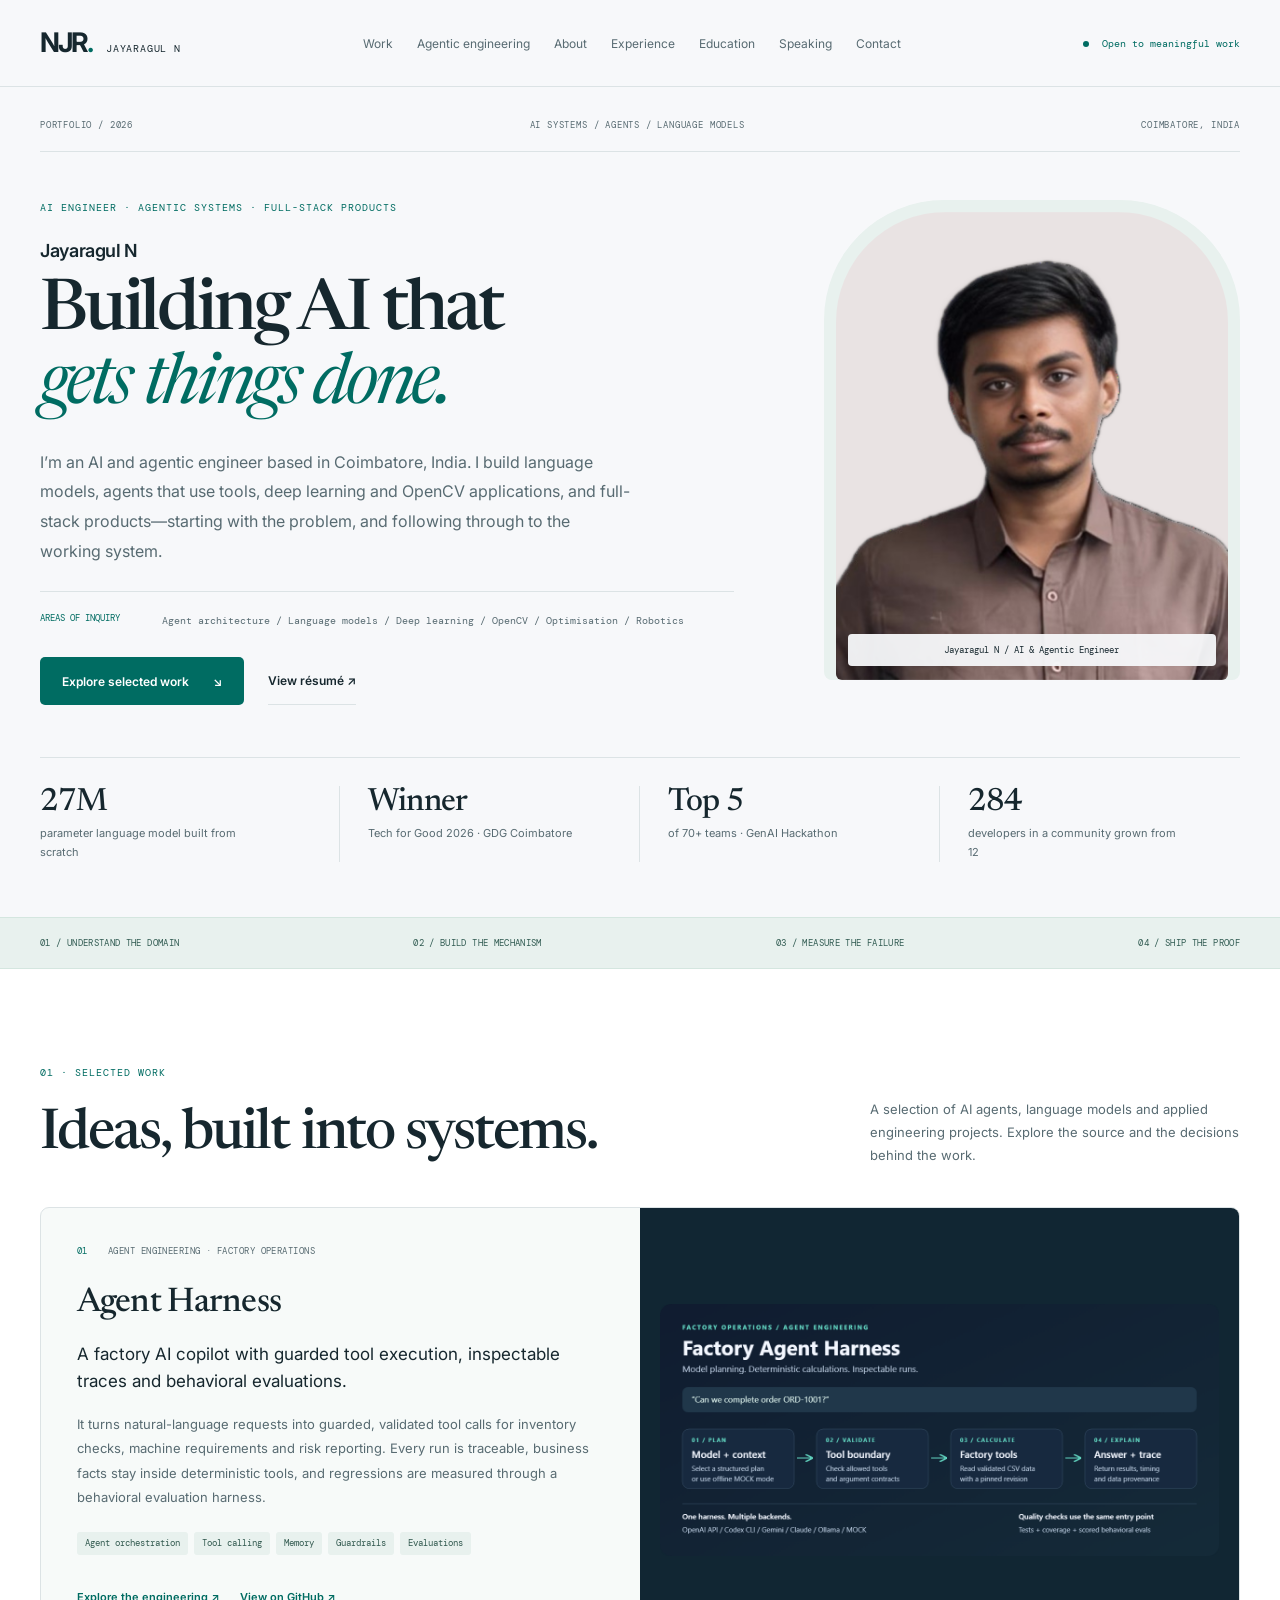
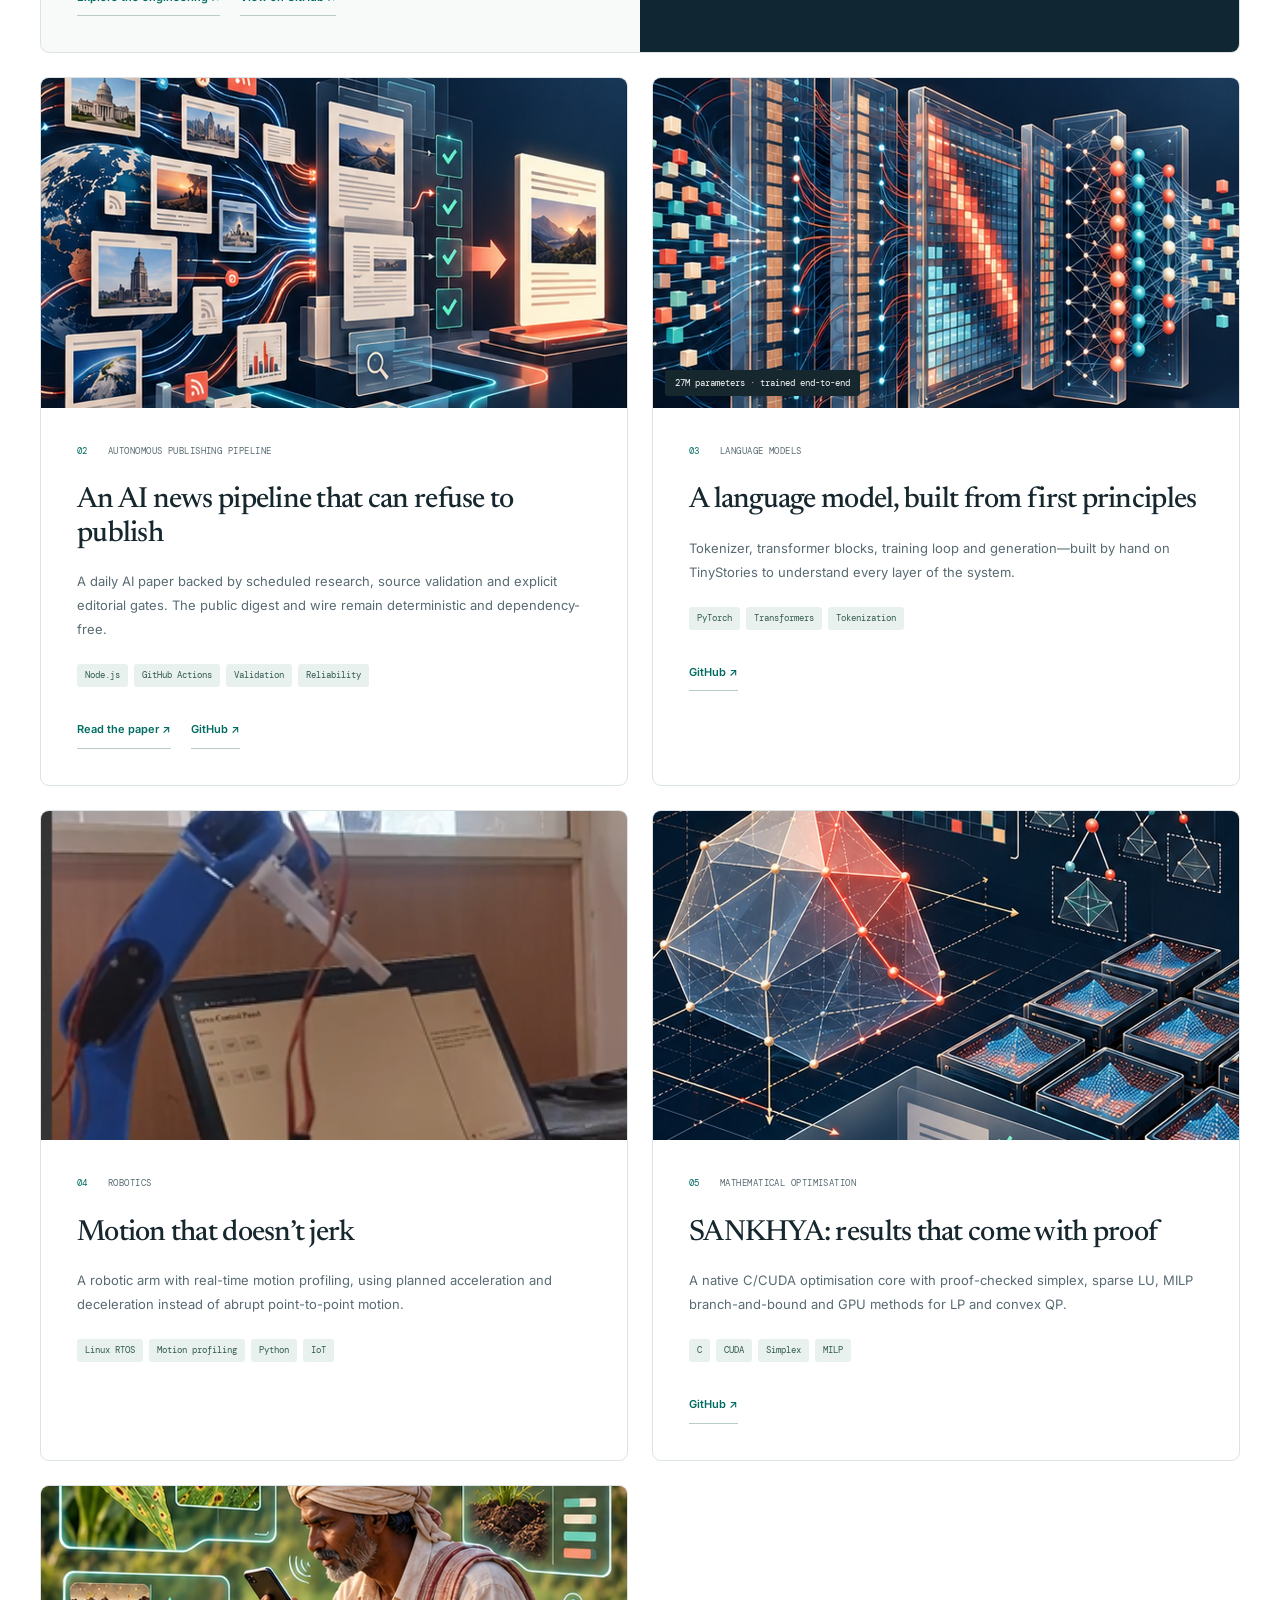
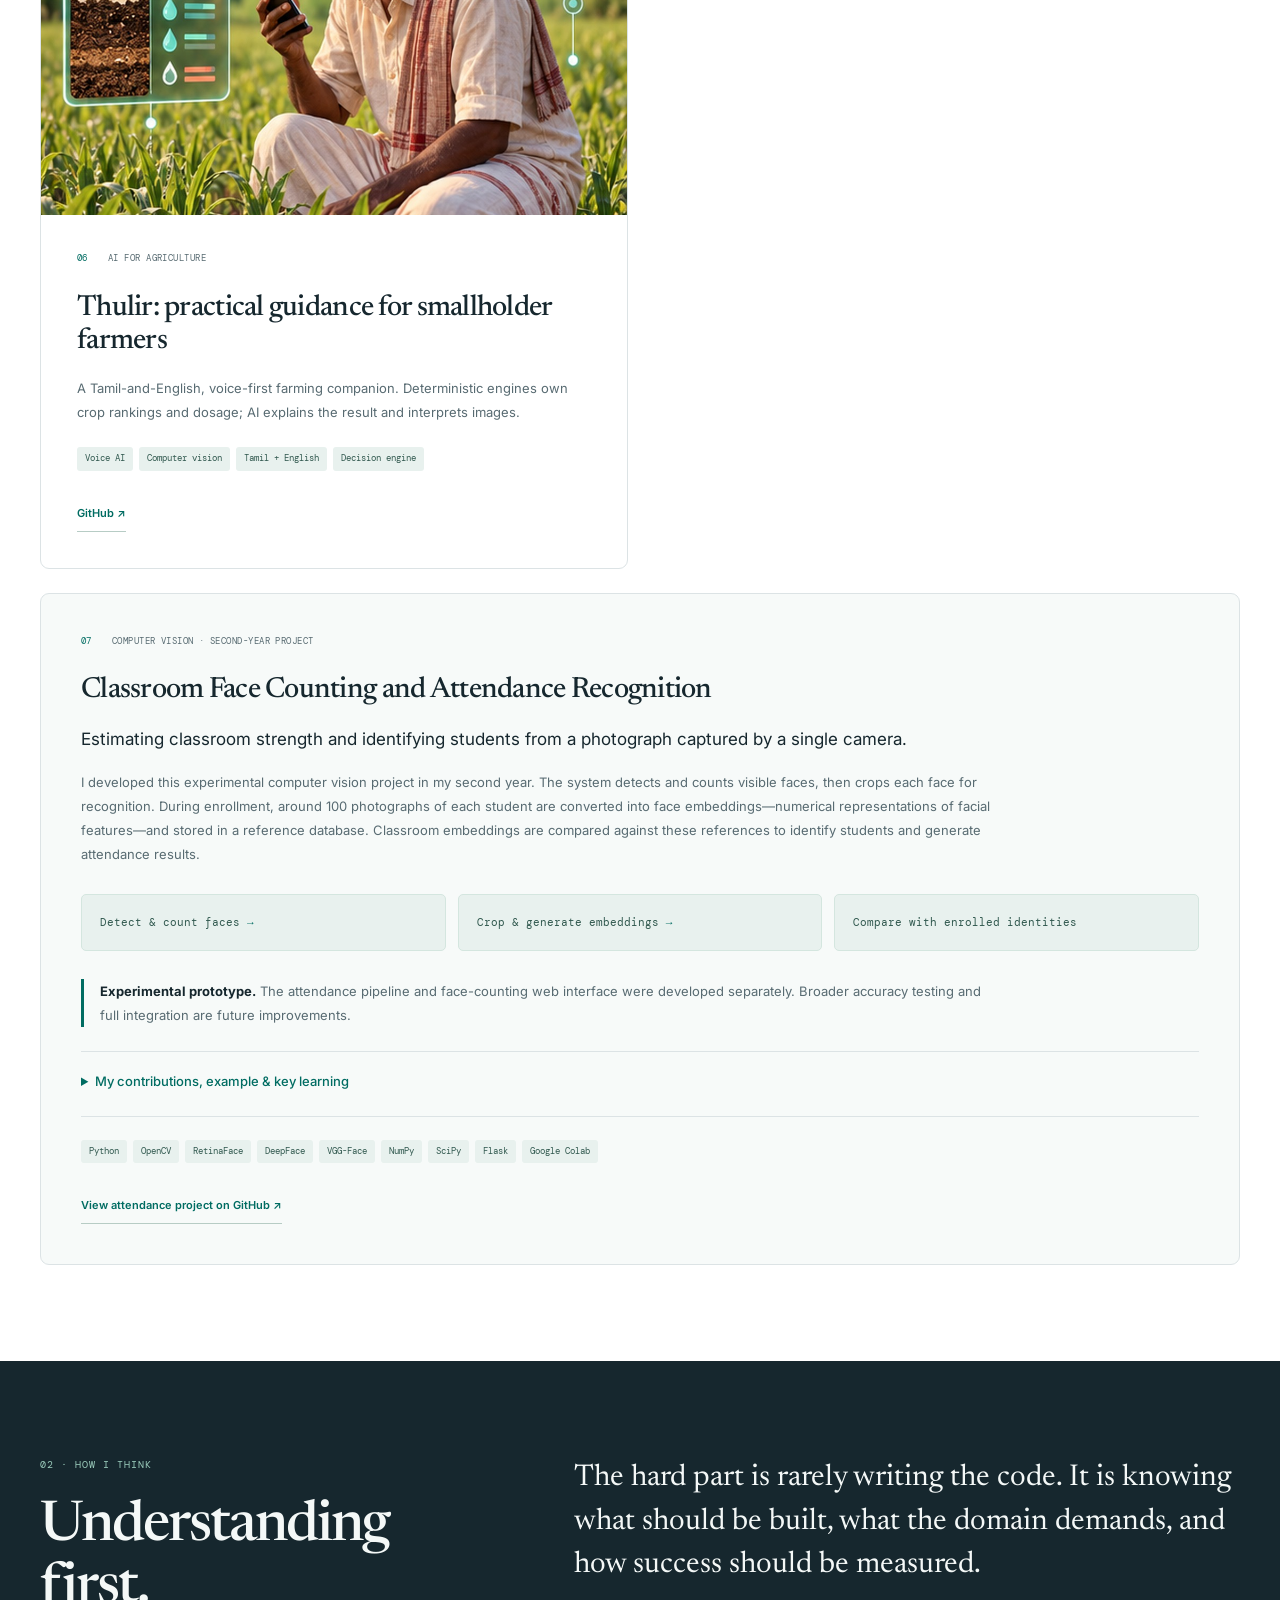
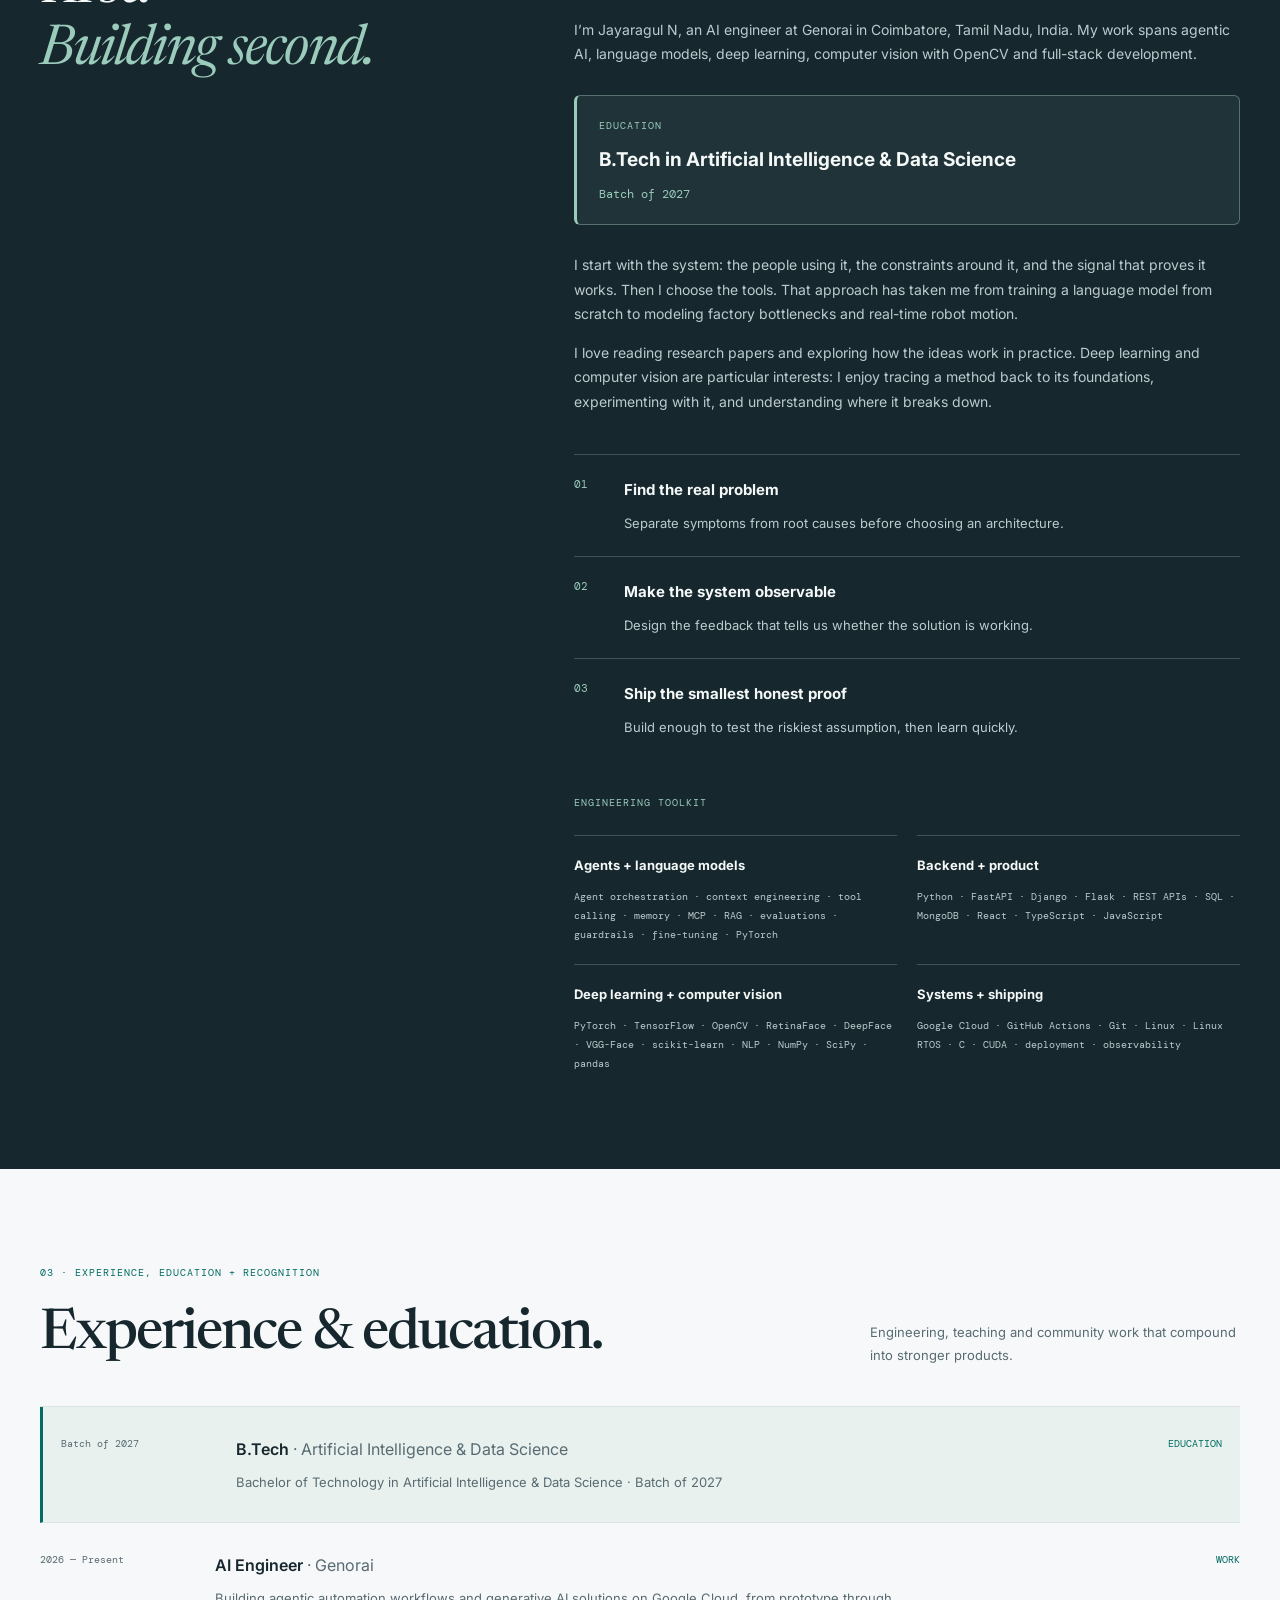
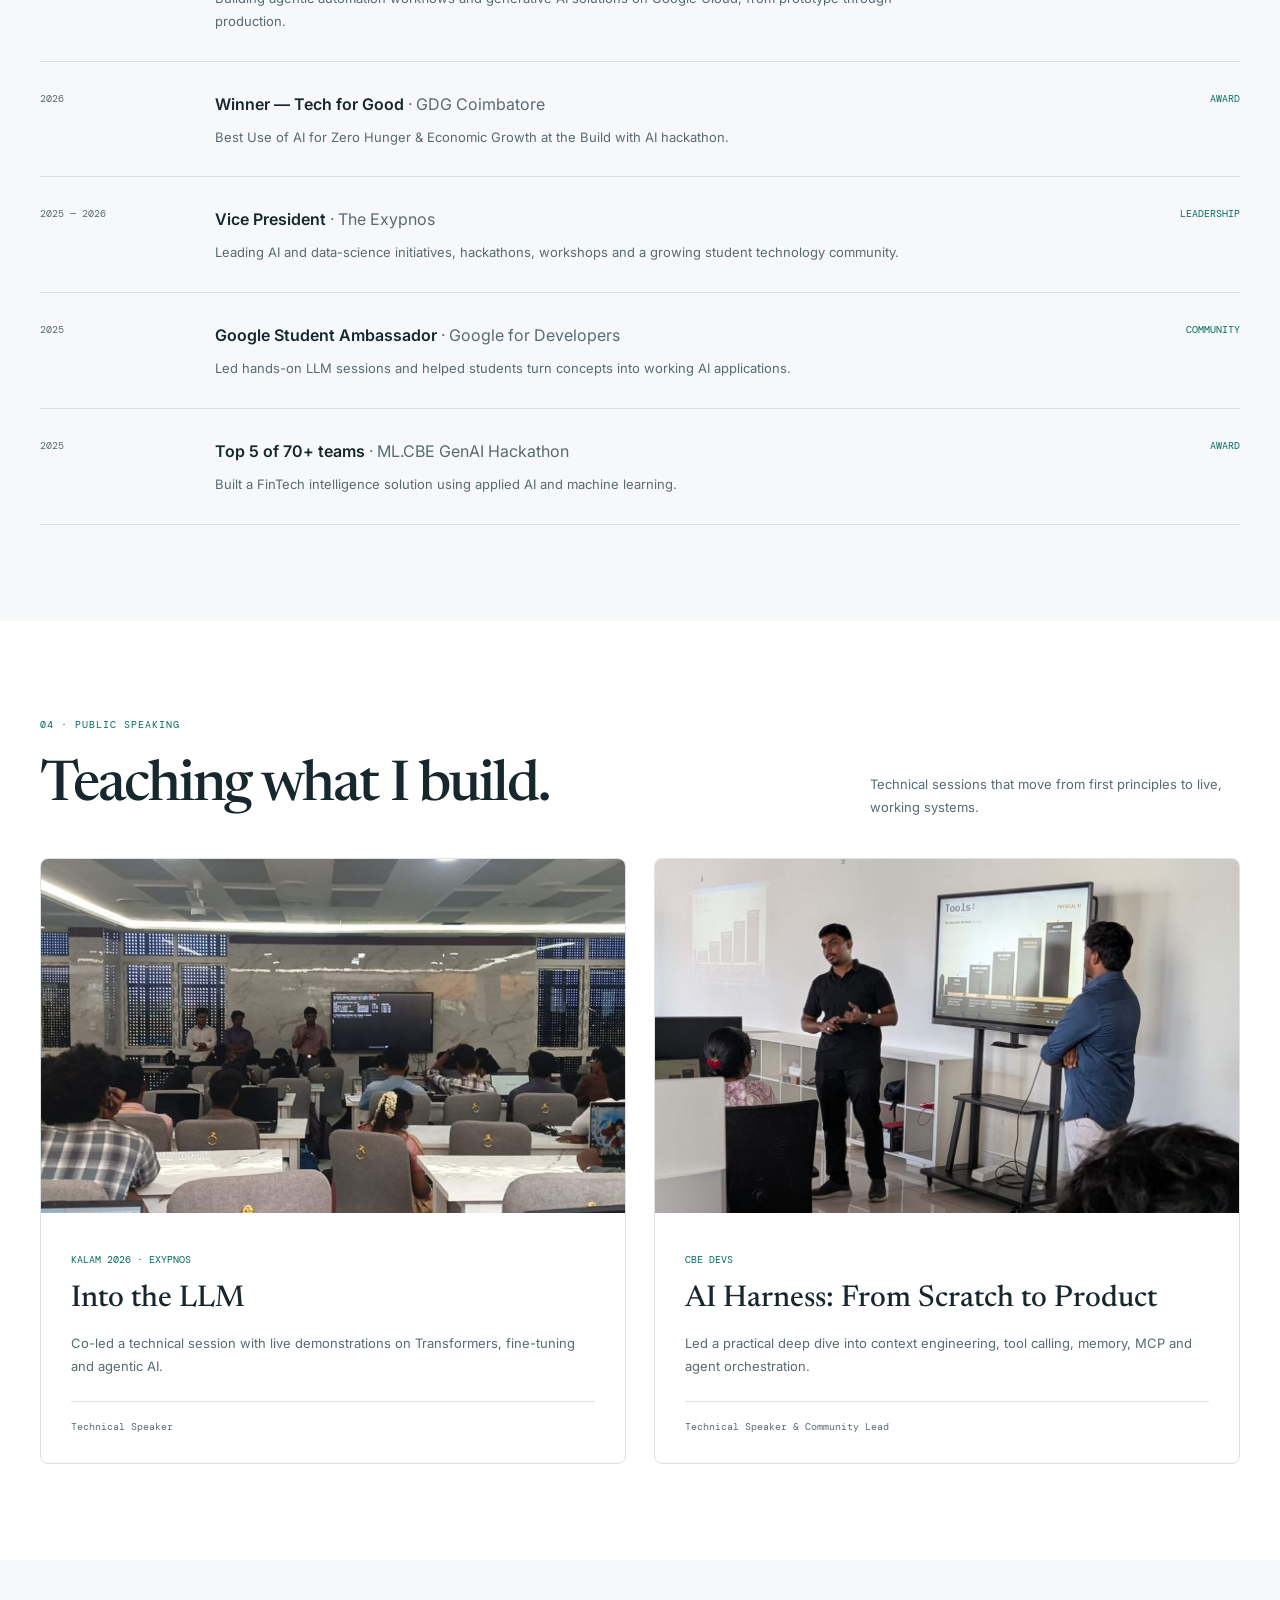
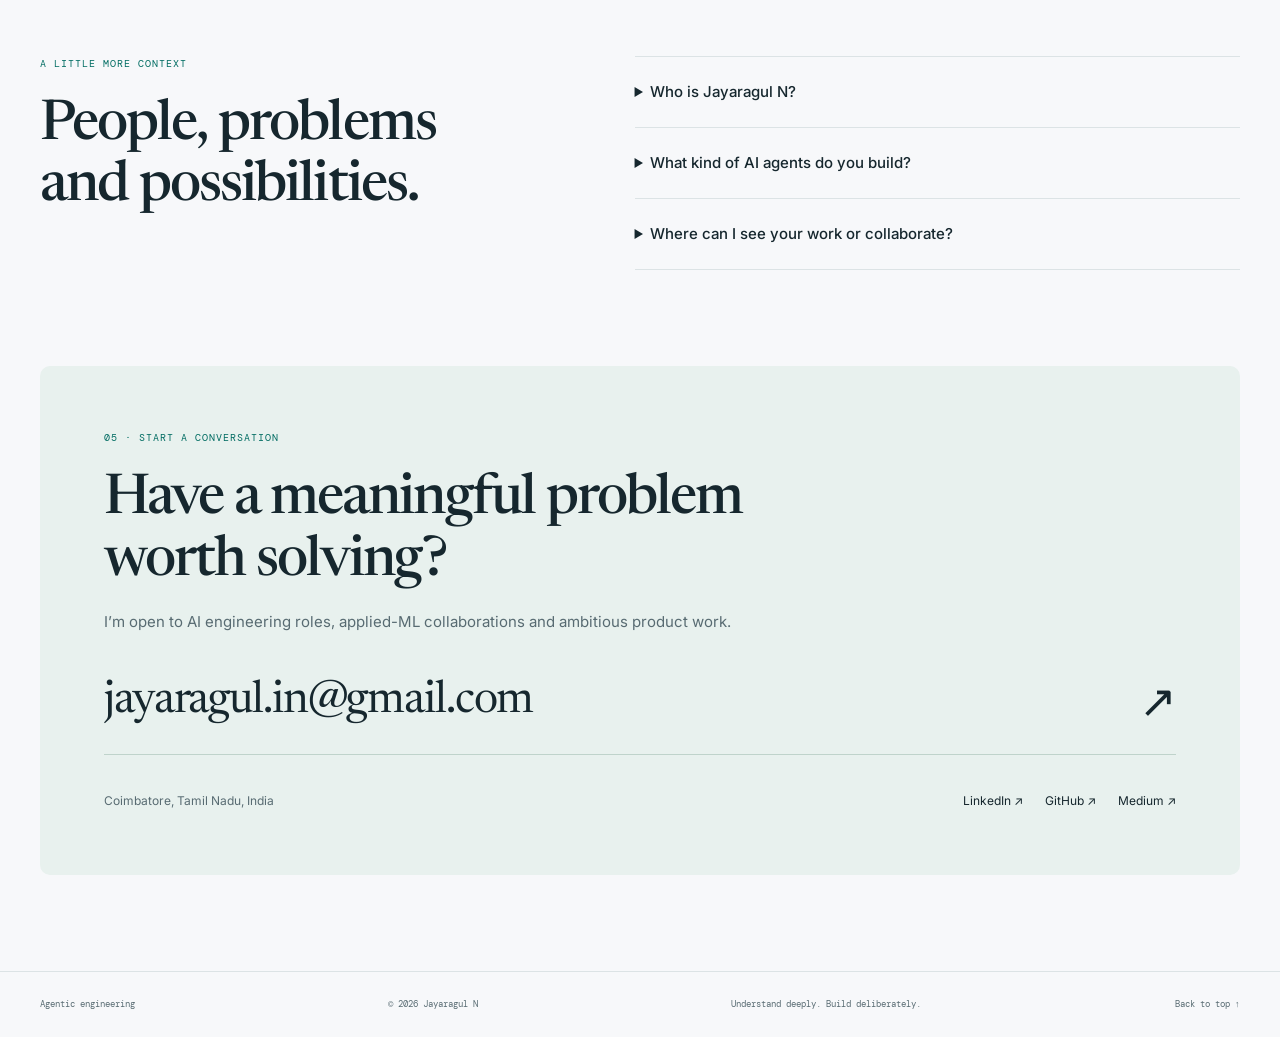
==== commit 455758cd: "Refresh portfolio design, education, projects and search metadata" ====
--- a/index.html
+++ b/index.html
@@ -3,43 +3,49 @@
 <head>
   <meta charset="utf-8">
   <meta name="viewport" content="width=device-width,initial-scale=1,viewport-fit=cover">
-  <meta name="theme-color" content="#09110f">
-  <meta name="description" content="Jayaragul N is an AI engineer building reliable LLM, agentic AI and full-stack systems.">
+  <meta name="theme-color" content="#f7f8fa">
+  <meta name="description" content="Jayaragul N is an AI and agentic engineer in Coimbatore, India. Explore AI agents, LLM projects, tool calling, evaluations and full-stack systems.">
   <meta name="author" content="Jayaragul N">
   <meta name="robots" content="index,follow,max-image-preview:large">
-  <meta name="keywords" content="Jayaragul N, AI engineer, agentic AI, LLM engineer, machine learning, Python, PyTorch, Coimbatore">
   <link rel="canonical" href="https://jayaragul.github.io/MY-PORTFOLIO-WEBSITE/">
   <link rel="apple-touch-icon" sizes="180x180" href="favicon_io/apple-touch-icon.png">
   <link rel="icon" type="image/png" sizes="32x32" href="favicon_io/favicon-32x32.png">
   <link rel="icon" type="image/png" sizes="16x16" href="favicon_io/favicon-16x16.png">
   <link rel="manifest" href="favicon_io/site.webmanifest">
   <meta property="og:type" content="profile">
-  <meta property="og:title" content="Jayaragul N — AI Engineer">
-  <meta property="og:description" content="AI systems, language models, optimisation and robotics—built from first principles and shipped with evidence.">
+  <meta property="og:site_name" content="Jayaragul N">
+  <meta property="og:locale" content="en_IN">
+  <meta property="og:image:alt" content="Jayaragul N, AI and agentic engineer">
+  <meta name="twitter:image:alt" content="Jayaragul N, AI and agentic engineer">
+  <meta property="og:title" content="Jayaragul N | AI &amp; Agentic Engineer">
+  <meta property="og:description" content="Explore Jayaragul N’s AI agents, language models and engineering projects. Based in Coimbatore, India.">
   <meta property="og:url" content="https://jayaragul.github.io/MY-PORTFOLIO-WEBSITE/">
   <meta property="og:image" content="https://jayaragul.github.io/MY-PORTFOLIO-WEBSITE/headshot.png">
   <meta name="twitter:card" content="summary_large_image">
-  <meta name="twitter:title" content="Jayaragul N — AI Engineer">
-  <meta name="twitter:description" content="AI systems, language models, optimisation and robotics—built from first principles.">
+  <meta name="twitter:title" content="Jayaragul N | AI &amp; Agentic Engineer">
+  <meta name="twitter:description" content="AI agents, language models and full-stack engineering by Jayaragul N in Coimbatore, India.">
   <meta name="twitter:image" content="https://jayaragul.github.io/MY-PORTFOLIO-WEBSITE/headshot.png">
-  <title>Jayaragul N — AI Engineer</title>
+  <title>Jayaragul N | AI &amp; Agentic Engineer</title>
   <link rel="preconnect" href="https://fonts.googleapis.com">
   <link rel="preconnect" href="https://fonts.gstatic.com" crossorigin>
   <link href="https://fonts.googleapis.com/css2?family=DM+Mono:wght@400;500&family=Inter:wght@400;500;600;700&family=Newsreader:opsz,wght@6..72,400;6..72,500;6..72,600&display=swap" rel="stylesheet">
-  <link rel="stylesheet" href="styles.css">
+  <link rel="stylesheet" href="styles.css?v=njr-education">
+  <script type="application/ld+json">{"@context": "https://schema.org", "@graph": [{"@type": "Person", "@id": "https://jayaragul.github.io/MY-PORTFOLIO-WEBSITE/#person", "name": "Jayaragul N", "alternateName": "Jayaragul", "url": "https://jayaragul.github.io/MY-PORTFOLIO-WEBSITE/", "image": "https://jayaragul.github.io/MY-PORTFOLIO-WEBSITE/headshot.png", "jobTitle": "AI Engineer", "description": "AI and agentic engineer building language models, tool-using agents and full-stack products in Coimbatore, India.", "email": "mailto:jayaragul.in@gmail.com", "homeLocation": {"@type": "Place", "name": "Coimbatore, Tamil Nadu, India"}, "worksFor": {"@type": "Organization", "name": "Genorai"}, "sameAs": ["https://github.com/jayaragul", "https://www.linkedin.com/in/jayaragul-n/", "https://medium.com/@jayaragul"], "knowsAbout": ["Agentic AI", "AI agents", "Agent orchestration", "Tool calling", "Context engineering", "LLM evaluations", "Large language models", "Machine learning", "Full-stack development", "Deep learning", "Computer vision", "OpenCV", "Face detection", "Face recognition"]}, {"@type": "WebSite", "@id": "https://jayaragul.github.io/MY-PORTFOLIO-WEBSITE/#website", "url": "https://jayaragul.github.io/MY-PORTFOLIO-WEBSITE/", "name": "Jayaragul N — AI & Agentic Engineer", "publisher": {"@id": "https://jayaragul.github.io/MY-PORTFOLIO-WEBSITE/#person"}}, {"@type": "ProfilePage", "@id": "https://jayaragul.github.io/MY-PORTFOLIO-WEBSITE/#profile", "url": "https://jayaragul.github.io/MY-PORTFOLIO-WEBSITE/", "name": "Jayaragul N | AI & Agentic Engineer", "mainEntity": {"@id": "https://jayaragul.github.io/MY-PORTFOLIO-WEBSITE/#person"}, "isPartOf": {"@id": "https://jayaragul.github.io/MY-PORTFOLIO-WEBSITE/#website"}}, {"@type": "SoftwareSourceCode", "@id": "https://jayaragul.github.io/MY-PORTFOLIO-WEBSITE/#classroom-attendance", "name": "Classroom Face Counting and Attendance Recognition", "description": "Experimental second-year computer vision prototype for classroom face counting and student recognition. The attendance pipeline and Flask face-counting interface were developed separately; full integration and broader accuracy testing remain future work.", "codeRepository": "https://github.com/Jayaragul/attendance-project-", "programmingLanguage": "Python", "author": {"@id": "https://jayaragul.github.io/MY-PORTFOLIO-WEBSITE/#person"}, "keywords": ["OpenCV", "DeepFace", "RetinaFace", "VGG-Face", "Face detection", "Face recognition", "Flask"]}]}</script>
 </head>
 <body>
   <a class="skip" href="#main">Skip to content</a>
   <div class="progress" id="progress" aria-hidden="true"></div>
-  <div class="noise" aria-hidden="true"></div>
+
 
   <header class="nav" id="nav">
     <div class="shell nav-inner">
-      <a class="mark" href="#top" aria-label="Jayaragul home">JN<span>/</span><small>RESEARCH + ENGINEERING</small></a>
+      <a class="mark" href="#top" aria-label="Jayaragul home">NJR<span>.</span><small>JAYARAGUL N</small></a>
       <nav class="nav-links" id="navLinks" aria-label="Primary navigation">
         <a href="#work">Work</a>
+        <a href="agentic-engineering.html">Agentic engineering</a>
         <a href="#about">About</a>
         <a href="#experience">Experience</a>
+        <a href="#education">Education</a>
         <a href="#speaking">Speaking</a>
         <a href="#contact">Contact</a>
       </nav>
@@ -52,22 +58,22 @@
 
   <main id="main">
     <section class="hero shell" id="top">
-      <div class="hero-index reveal"><span>PORTFOLIO / 2026</span><span>AI SYSTEMS · COMPUTATION · ROBOTICS</span><span>11.0168° N / 76.9558° E</span></div>
+      <div class="hero-index reveal"><span>PORTFOLIO / 2026</span><span>AI SYSTEMS / AGENTS / LANGUAGE MODELS</span><span>COIMBATORE, INDIA</span></div>
       <div class="hero-copy reveal">
-        <p class="eyebrow">Independent research &amp; production engineering</p>
-        <h1>I turn complex AI ideas into <em>useful systems.</em></h1>
-        <p class="intro">I’m Jayaragul. I build LLMs, agentic workflows and full-stack products—with an engineer’s rigor and a product thinker’s focus on the real problem.</p>
-        <div class="research-line"><span>Areas of inquiry</span><p>Agent architecture / Language models / Optimisation / Computer vision / Robotics</p></div>
+        <p class="eyebrow">AI engineer · Agentic systems · Full-stack products</p>
+        <h1>Jayaragul N<span>Building AI that<br><em>gets things done.</em></span></h1>
+        <p class="intro">I’m an AI and agentic engineer based in Coimbatore, India. I build language models, agents that use tools, deep learning and OpenCV applications, and full-stack products—starting with the problem, and following through to the working system.</p>
+        <div class="research-line"><span>Areas of inquiry</span><p>Agent architecture / Language models / Deep learning / OpenCV / Optimisation / Robotics</p></div>
         <div class="hero-actions">
           <a class="button primary" href="#work">Explore selected work <span>↘</span></a>
-          <a class="button text" href="https://jayaragul.github.io/MY-PORTFOLIO-WEBSITE/jayaragul-resume.pdf" target="_blank" rel="noreferrer">View résumé ↗</a>
+          <a class="button text" href="jayaragul-resume.pdf" target="_blank" rel="noreferrer">View résumé ↗</a>
         </div>
       </div>
 
       <aside class="hero-card reveal" aria-label="Profile card">
         <div class="portrait-wrap">
-          <img src="https://jayaragul.github.io/MY-PORTFOLIO-WEBSITE/headshot.png" alt="Jayaragul N, AI engineer" width="640" height="760">
-          <span class="image-label">Building at the edge of AI + product</span>
+          <img src="headshot.png" fetchpriority="high" decoding="async" alt="Jayaragul N, AI and agentic engineer in Coimbatore, India" width="640" height="760">
+          <span class="image-label">Jayaragul N / AI &amp; Agentic Engineer</span>
         </div>
       </aside>
 
@@ -84,18 +90,18 @@
     <section class="section work-section" id="work">
       <div class="shell">
         <div class="section-head reveal">
-          <div><p class="eyebrow">01 · Selected work</p><h2>Proof over promises.</h2></div>
-          <p>Projects chosen for the decisions behind them—not just the technology used to build them.</p>
+          <div><p class="eyebrow">01 · Selected work</p><h2>Ideas, built into systems.</h2></div>
+          <p>A selection of AI agents, language models and applied engineering projects. Explore the source and the decisions behind the work.</p>
         </div>
 
         <article class="case featured reveal">
           <div class="case-copy">
             <div class="case-meta"><span>01</span><span>Agent engineering · Factory operations</span></div>
             <h3>Agent Harness</h3>
-            <p class="case-lead">A production-shaped factory AI copilot built from scratch—not a thin wrapper around a chat model.</p>
+            <p class="case-lead">A factory AI copilot with guarded tool execution, inspectable traces and behavioral evaluations.</p>
             <p>It turns natural-language requests into guarded, validated tool calls for inventory checks, machine requirements and risk reporting. Every run is traceable, business facts stay inside deterministic tools, and regressions are measured through a behavioral evaluation harness.</p>
             <ul class="tags"><li>Agent orchestration</li><li>Tool calling</li><li>Memory</li><li>Guardrails</li><li>Evaluations</li></ul>
-            <div class="case-actions"><a href="https://github.com/Jayaragul/AGENT-HARNESS" target="_blank" rel="noreferrer">View on GitHub ↗</a></div>
+            <div class="case-actions"><a href="agentic-engineering.html">Explore the engineering ↗</a><a href="https://github.com/Jayaragul/AGENT-HARNESS" target="_blank" rel="noreferrer">View on GitHub ↗</a></div>
           </div>
           <div class="project-image agent-harness-image"><img src="assets/agent-harness.png" alt="Factory Agent Harness architecture showing planning, validation, factory tools and inspectable answer traces"></div>
         </article>
@@ -124,7 +130,7 @@
           </article>
 
           <article class="case compact reveal">
-            <div class="case-visual photo"><img src="https://jayaragul.github.io/MY-PORTFOLIO-WEBSITE/ddd.png" alt="Robotic arm built by Jayaragul with its control interface" loading="lazy"></div>
+            <div class="case-visual photo"><img src="ddd.png" alt="Robotic arm built by Jayaragul with its control interface" loading="lazy"></div>
             <div class="case-copy">
               <div class="case-meta"><span>04</span><span>Robotics</span></div>
               <h3>Motion that doesn’t jerk</h3>
@@ -154,6 +160,34 @@
               <div class="case-actions"><a href="https://github.com/Jayaragul/agri-hackathon" target="_blank" rel="noreferrer">GitHub ↗</a></div>
             </div>
           </article>
+
+          <article class="case compact classroom-project" id="classroom-attendance">
+            <div class="case-copy">
+              <div class="case-meta"><span>07</span><span>Computer vision · Second-year project</span></div>
+              <h3>Classroom Face Counting and Attendance Recognition</h3>
+              <p class="case-lead">Estimating classroom strength and identifying students from a photograph captured by a single camera.</p>
+              <p>I developed this experimental computer vision project in my second year. The system detects and counts visible faces, then crops each face for recognition. During enrollment, around 100 photographs of each student are converted into face embeddings—numerical representations of facial features—and stored in a reference database. Classroom embeddings are compared against these references to identify students and generate attendance results.</p>
+              <div class="vision-workflow" aria-label="Face recognition workflow"><span>Detect &amp; count faces</span><span>Crop &amp; generate embeddings</span><span>Compare with enrolled identities</span></div>
+              <p class="project-status"><strong>Experimental prototype.</strong> The attendance pipeline and face-counting web interface were developed separately. Broader accuracy testing and full integration are future improvements.</p>
+              <details class="project-details">
+                <summary>My contributions, example &amp; key learning</summary>
+                <h4>My contributions</h4>
+                <ul>
+                  <li>Experimented with Haar cascades, MTCNN and RetinaFace for classroom face detection.</li>
+                  <li>Built face-cropping and student embedding generation workflows.</li>
+                  <li>Used DeepFace with VGG-Face embeddings and explored cosine and Euclidean distance for identity matching.</li>
+                  <li>Investigated low-light images, image enhancement and detection thresholds.</li>
+                  <li>Created a Flask interface for uploading classroom images and displaying detected faces and counts.</li>
+                </ul>
+                <h4>Example workflow</h4>
+                <p>A classroom photograph containing 35 visible faces produces a detected face count and individual crops. Each crop is compared with enrolled student embeddings to find a matching identity; faces without an accepted match remain unmatched. This illustrates the workflow, rather than a measured accuracy result.</p>
+                <h4>Key learning</h4>
+                <p>Detecting a face and correctly identifying a student are separate challenges. Lighting, face size, image quality and matching thresholds all affect the final attendance result.</p>
+              </details>
+              <ul class="tags"><li>Python</li><li>OpenCV</li><li>RetinaFace</li><li>DeepFace</li><li>VGG-Face</li><li>NumPy</li><li>SciPy</li><li>Flask</li><li>Google Colab</li></ul>
+              <div class="case-actions"><a href="https://github.com/Jayaragul/attendance-project-" target="_blank" rel="noreferrer">View attendance project on GitHub ↗</a></div>
+            </div>
+          </article>
         </div>
       </div>
     </section>
@@ -163,7 +197,10 @@
         <div class="sticky reveal"><p class="eyebrow">02 · How I think</p><h2>Understanding first.<br><em>Building second.</em></h2></div>
         <div class="about-copy reveal">
           <p class="large">The hard part is rarely writing the code. It is knowing what should be built, what the domain demands, and how success should be measured.</p>
+          <p>I’m Jayaragul N, an AI engineer at Genorai in Coimbatore, Tamil Nadu, India. My work spans agentic AI, language models, deep learning, computer vision with OpenCV and full-stack development.</p>
+          <div class="education-highlight"><p class="eyebrow">Education</p><h3>B.Tech in Artificial Intelligence &amp; Data Science</h3><p>Batch of 2027</p></div>
           <p>I start with the system: the people using it, the constraints around it, and the signal that proves it works. Then I choose the tools. That approach has taken me from training a language model from scratch to modeling factory bottlenecks and real-time robot motion.</p>
+          <p>I love reading research papers and exploring how the ideas work in practice. Deep learning and computer vision are particular interests: I enjoy tracing a method back to its foundations, experimenting with it, and understanding where it breaks down.</p>
           <div class="principles">
             <article><span>01</span><div><h3>Find the real problem</h3><p>Separate symptoms from root causes before choosing an architecture.</p></div></article>
             <article><span>02</span><div><h3>Make the system observable</h3><p>Design the feedback that tells us whether the solution is working.</p></div></article>
@@ -174,7 +211,7 @@
             <div class="skills-grid">
               <article><h3>Agents + language models</h3><p>Agent orchestration · context engineering · tool calling · memory · MCP · RAG · evaluations · guardrails · fine-tuning · PyTorch</p></article>
               <article><h3>Backend + product</h3><p>Python · FastAPI · Django · Flask · REST APIs · SQL · MongoDB · React · TypeScript · JavaScript</p></article>
-              <article><h3>Machine intelligence</h3><p>TensorFlow · scikit-learn · OpenCV · NLP · computer vision · deep learning · pandas · data science</p></article>
+              <article><h3>Deep learning + computer vision</h3><p>PyTorch · TensorFlow · OpenCV · RetinaFace · DeepFace · VGG-Face · scikit-learn · NLP · NumPy · SciPy · pandas</p></article>
               <article><h3>Systems + shipping</h3><p>Google Cloud · GitHub Actions · Git · Linux · Linux RTOS · C · CUDA · deployment · observability</p></article>
             </div>
           </div>
@@ -184,8 +221,9 @@
 
     <section class="section experience" id="experience">
       <div class="shell">
-        <div class="section-head reveal"><div><p class="eyebrow">03 · Experience + recognition</p><h2>Building in public.</h2></div><p>Engineering, teaching and community work that compound into stronger products.</p></div>
+        <div class="section-head reveal"><div><p class="eyebrow">03 · Experience, education + recognition</p><h2>Experience &amp; education.</h2></div><p>Engineering, teaching and community work that compound into stronger products.</p></div>
         <div class="timeline">
+          <article id="education"><time>Batch of 2027</time><div><h3>B.Tech <span>· Artificial Intelligence &amp; Data Science</span></h3><p>Bachelor of Technology in Artificial Intelligence &amp; Data Science · Batch of 2027</p></div><strong>Education</strong></article>
           <article class="reveal"><time>2026 — Present</time><div><h3>AI Engineer <span>· Genorai</span></h3><p>Building agentic automation workflows and generative AI solutions on Google Cloud, from prototype through production.</p></div><strong>Work</strong></article>
           <article class="reveal"><time>2026</time><div><h3>Winner — Tech for Good <span>· GDG Coimbatore</span></h3><p>Best Use of AI for Zero Hunger &amp; Economic Growth at the Build with AI hackathon.</p></div><strong>Award</strong></article>
           <article class="reveal"><time>2025 — 2026</time><div><h3>Vice President <span>· The Exypnos</span></h3><p>Leading AI and data-science initiatives, hackathons, workshops and a growing student technology community.</p></div><strong>Leadership</strong></article>
@@ -210,6 +248,14 @@
         </div>
       </div>
     </section>
+
+    <section class="section faq" id="questions"><div class="shell faq-grid">
+      <div><p class="eyebrow">A little more context</p><h2>People, problems<br>and possibilities.</h2></div>
+      <div>
+        <details><summary>Who is Jayaragul N?</summary><p>Jayaragul N is an AI engineer at Genorai, based in Coimbatore, Tamil Nadu, India. His work covers agentic AI, large language models, applied machine learning and full-stack products.</p></details>
+        <details><summary>What kind of AI agents do you build?</summary><p>I build agentic workflows that connect language models to tools and domain logic. Agent Harness, my factory AI copilot project, explores planning, guarded tool calls, memory, traceability and behavioral evaluations. <a href="agentic-engineering.html">Explore my agentic engineering work</a>.</p></details>
+        <details><summary>Where can I see your work or collaborate?</summary><p>Explore the project source on <a href="https://github.com/jayaragul" rel="me">GitHub</a>, connect on <a href="https://www.linkedin.com/in/jayaragul-n/" rel="me">LinkedIn</a>, or email <a href="mailto:jayaragul.in@gmail.com">jayaragul.in@gmail.com</a> about AI engineering roles, applied ML and product collaborations.</p></details>
+      </div></div></section>
 
     <section class="contact section" id="contact">
       <div class="shell contact-card reveal">
@@ -225,7 +271,7 @@
     </section>
   </main>
 
-  <footer><div class="shell"><span>© <span id="year"></span> Jayaragul N</span><span>Understand deeply. Build deliberately.</span><a href="#top">Back to top ↑</a></div></footer>
+  <footer><div class="shell"><a href="agentic-engineering.html">Agentic engineering</a><span>© <span id="year">2026</span> Jayaragul N</span><span>Understand deeply. Build deliberately.</span><a href="#top">Back to top ↑</a></div></footer>
   <script src="script.js"></script>
 </body>
 </html>
--- a/styles.css
+++ b/styles.css
@@ -1,54 +1,18 @@
-:root{--ink:#09110f;--ink2:#101b18;--paper:#f1f0e9;--muted:#a9b5af;--line:rgba(241,240,233,.14);--lime:#b7f34a;--orange:#ff725e;--mono:'DM Mono',monospace;--display:'Space Grotesk',sans-serif;--body:'Manrope',sans-serif}
-*{box-sizing:border-box}html{scroll-behavior:smooth}body{margin:0;background:var(--ink);color:var(--paper);font-family:var(--body);font-size:16px;line-height:1.65;-webkit-font-smoothing:antialiased}body.menu-open{overflow:hidden}a{color:inherit}.skip{position:fixed;left:1rem;top:-4rem;background:var(--lime);color:var(--ink);padding:.6rem 1rem;z-index:1000}.skip:focus{top:1rem}.noise{position:fixed;inset:0;pointer-events:none;z-index:10;opacity:.035;background-image:url("data:image/svg+xml,%3Csvg viewBox='0 0 180 180' xmlns='http://www.w3.org/2000/svg'%3E%3Cfilter id='n'%3E%3CfeTurbulence type='fractalNoise' baseFrequency='.9' numOctaves='3' stitchTiles='stitch'/%3E%3C/filter%3E%3Crect width='100%25' height='100%25' filter='url(%23n)'/%3E%3C/svg%3E")}.shell{width:min(1180px,calc(100% - 48px));margin:auto}.nav{position:fixed;inset:0 0 auto;z-index:20;padding:22px 0;transition:.3s}.nav.scrolled{background:rgba(9,17,15,.88);backdrop-filter:blur(16px);border-bottom:1px solid var(--line);padding:14px 0}.nav-inner,.nav-actions,.hero-actions,.case-meta,.sim-top,.case-actions,.contact-foot,footer .shell{display:flex;align-items:center}.nav-inner{justify-content:space-between}.mark{font:700 23px var(--display);text-decoration:none}.mark span,.eyebrow,.case-meta span:first-child{color:var(--lime)}.nav-links{display:flex;gap:32px}.nav-links a{font-size:14px;color:var(--muted);text-decoration:none}.nav-links a:hover{color:var(--paper)}.nav-actions{gap:18px}.availability{font:12px var(--mono);color:var(--muted)}.availability i,.pulse:before{display:inline-block;width:7px;height:7px;border-radius:50%;background:var(--lime);margin-right:8px;box-shadow:0 0 0 5px rgba(183,243,74,.09)}.menu{display:none;background:none;border:1px solid var(--line);color:var(--paper);padding:8px 12px;font:12px var(--mono)}
-.hero{padding:170px 0 70px;display:grid;grid-template-columns:1.25fr .75fr;gap:66px;align-items:center;min-height:100vh}.hero-copy{max-width:740px}.eyebrow{font:500 11px var(--mono);letter-spacing:.13em;text-transform:uppercase;margin:0 0 24px}.hero h1{font:600 clamp(52px,7vw,96px)/.96 var(--display);letter-spacing:-.06em;margin:0 0 32px;max-width:900px}.hero h1 em,.about h2 em{font-style:normal;color:var(--lime)}.intro{max-width:650px;font-size:19px;color:var(--muted);margin:0}.hero-actions{gap:25px;margin-top:38px}.button{font-weight:700;text-decoration:none;font-size:14px}.button.primary{background:var(--lime);color:var(--ink);padding:15px 20px}.button.primary span{margin-left:16px}.button.primary:hover{background:var(--paper)}.button.text{border-bottom:1px solid var(--line);padding:14px 0}.hero-card{background:var(--ink2);border:1px solid var(--line);padding:12px;transform:rotate(1.25deg);box-shadow:0 30px 90px rgba(0,0,0,.3)}.portrait-wrap{position:relative;overflow:hidden;background:#183229;aspect-ratio:4/4.8}.portrait-wrap img{width:100%;height:100%;object-fit:cover;object-position:50% 20%;filter:saturate(.75) contrast(1.06)}.image-label{position:absolute;left:12px;right:12px;bottom:12px;background:rgba(9,17,15,.86);backdrop-filter:blur(8px);padding:9px 11px;font:10px var(--mono);text-transform:uppercase;letter-spacing:.06em}.hero-card-foot{padding:20px 10px 8px;display:grid;gap:3px}.hero-card-foot span{font:10px var(--mono);color:var(--lime);text-transform:uppercase}.hero-card-foot strong{font:600 17px var(--display)}.hero-card-foot small{color:var(--muted)}.proof{grid-column:1/-1;display:grid;grid-template-columns:repeat(4,1fr);border-top:1px solid var(--line);margin-top:18px}.proof article{display:grid;gap:8px;padding:30px 28px 0 0;border-right:1px solid var(--line)}.proof article:not(:first-child){padding-left:28px}.proof article:last-child{border-right:0}.proof strong{font:600 28px var(--display)}.proof span{color:var(--muted);font-size:13px;max-width:190px;line-height:1.45}
-.section{padding:130px 0}.work-section{background:var(--paper);color:var(--ink)}.section-head{display:flex;justify-content:space-between;align-items:flex-end;margin-bottom:64px}.section-head h2,.about h2,.contact h2{font:600 clamp(40px,5vw,70px)/1 var(--display);letter-spacing:-.05em;margin:0}.section-head>p{max-width:440px;color:#5d6964;margin:0}.work-section .eyebrow,.experience .eyebrow{color:#4d685f}.case{border:1px solid rgba(9,17,15,.14);background:#faf9f4}.case.featured{display:grid;grid-template-columns:.9fr 1.1fr;margin-bottom:22px}.case-copy{padding:45px}.case-meta{justify-content:space-between;font:10px var(--mono);text-transform:uppercase;letter-spacing:.08em;color:#65716c;margin-bottom:48px}.case h3{font:600 37px/1.05 var(--display);letter-spacing:-.04em;margin:0 0 20px}.case-lead{font-size:20px!important;color:var(--ink)!important;line-height:1.45!important}.case p{color:#5d6964;line-height:1.7}.tags{list-style:none;display:flex;flex-wrap:wrap;gap:7px;padding:0;margin:26px 0 0}.tags li{font:10px var(--mono);border:1px solid rgba(9,17,15,.16);padding:6px 9px;text-transform:uppercase}.case-actions{gap:24px;margin-top:36px}.case-actions a{font-size:13px;font-weight:700;text-decoration:none;border-bottom:1px solid}.sim{background:#0d1714;color:var(--paper);padding:28px;min-height:530px;display:flex;flex-direction:column;justify-content:space-between}.sim-top{justify-content:space-between;font:10px var(--mono);color:var(--muted)}.pulse{color:var(--lime)}.pulse:before{width:5px;height:5px;animation:pulse 1.4s infinite}.line-map{display:grid;grid-template-columns:1fr .8fr 1fr .6fr 1fr;align-items:center}.station{border:1px solid rgba(241,240,233,.22);padding:17px;display:grid;gap:8px;position:relative}.station b{font:10px var(--mono);color:var(--muted)}.station span{font:600 15px var(--display)}.station i{width:6px;height:6px;background:var(--lime);border-radius:50%;position:absolute;right:12px;top:12px}.station.bottleneck{border-color:var(--orange);box-shadow:0 0 0 5px rgba(255,114,94,.08)}.station small{color:var(--orange);font:8px var(--mono)}.flow{display:flex;justify-content:space-around;border-top:1px dashed rgba(241,240,233,.25)}.flow i{width:5px;height:5px;border-radius:50%;background:var(--lime);animation:flow 2s infinite}.flow i:nth-child(2){animation-delay:.5s}.flow i:nth-child(3){animation-delay:1s}.sim-metrics{display:grid;grid-template-columns:repeat(3,1fr);border-top:1px solid var(--line)}.sim-metrics span{padding-top:18px;font:10px var(--mono);color:var(--muted)}.sim-metrics b{display:block;color:var(--paper);font:600 20px var(--display)}.case-grid{display:grid;grid-template-columns:1fr 1fr;gap:22px}.case.compact{display:flex;flex-direction:column}.case.compact .case-copy{padding:34px;flex:1}.case.compact .case-meta{margin-bottom:32px}.case.compact h3{font-size:27px}.case.compact p{font-size:14px}.case-visual{height:280px;background:#0d1714;overflow:hidden}.case-visual.photo img{width:100%;height:100%;object-fit:cover;filter:saturate(.7);transition:.5s}.case.compact:hover img{transform:scale(1.03);filter:saturate(1)}.model-art{color:var(--paper);padding:30px;display:flex;flex-direction:column;justify-content:space-between;position:relative}.model-art>span{font:600 76px var(--display);letter-spacing:-.07em;color:var(--lime)}.model-art small{font:10px var(--mono);color:var(--muted);text-transform:uppercase}.matrix{position:absolute;right:28px;top:33px;width:125px;height:125px;background-image:radial-gradient(circle,var(--lime) 1.1px,transparent 1.1px);background-size:11px 11px;mask-image:linear-gradient(135deg,#000,transparent)}
-.about{background:#0d1714}.about-grid{display:grid;grid-template-columns:.8fr 1.2fr;gap:100px}.sticky{position:sticky;top:130px;align-self:start}.about-copy{max-width:670px}.about-copy .large{font:500 30px/1.45 var(--display);letter-spacing:-.03em;color:var(--paper);margin-top:0}.about-copy>p:not(.large){color:var(--muted);font-size:17px}.principles{margin-top:60px}.principles article{display:grid;grid-template-columns:50px 1fr;gap:20px;padding:25px 0;border-top:1px solid var(--line)}.principles span{font:11px var(--mono);color:var(--lime)}.principles h3{font:600 18px var(--display);margin:0 0 5px}.principles p{color:var(--muted);margin:0;font-size:14px}.stack{margin-top:55px}.stack>div{display:flex;flex-wrap:wrap;gap:8px}.stack span{padding:8px 11px;background:rgba(241,240,233,.06);border:1px solid var(--line);font:11px var(--mono)}
-.experience{background:var(--paper);color:var(--ink)}.timeline{border-top:1px solid rgba(9,17,15,.17)}.timeline article{display:grid;grid-template-columns:160px 1fr 100px;gap:40px;padding:32px 0;border-bottom:1px solid rgba(9,17,15,.17)}.timeline time,.timeline strong{font:10px var(--mono);text-transform:uppercase;letter-spacing:.05em}.timeline strong{text-align:right;color:#61706a}.timeline h3{font:600 21px var(--display);margin:0 0 7px}.timeline h3 span{color:#65716c;font-weight:500}.timeline p{margin:0;color:#5d6964;font-size:14px;max-width:680px}
-.agent-flow{display:grid;grid-template-columns:1fr auto 1fr auto 1fr auto 1fr;align-items:center;gap:10px}.agent-flow>div{border:1px solid rgba(241,240,233,.2);padding:18px 14px;display:grid;gap:5px;min-height:112px}.agent-flow>div.active{border-color:var(--lime);box-shadow:0 0 0 5px rgba(183,243,74,.07)}.agent-flow b{font:10px var(--mono);color:var(--lime)}.agent-flow span{font:600 14px var(--display)}.agent-flow small{font:9px var(--mono);color:var(--muted)}.agent-flow>i{font-style:normal;color:var(--lime)}
-.newspaper-art,.math-art,.agri-art{padding:28px;display:flex;flex-direction:column;justify-content:space-between;color:var(--paper)}.newspaper-art{background:linear-gradient(135deg,#16241f,#0a100e)}.newspaper-art>div{border-top:4px solid var(--paper);border-bottom:1px solid var(--line);padding:15px 0;display:grid}.newspaper-art span{font:10px var(--mono);color:var(--lime)}.newspaper-art strong{font:600 51px/.95 var(--display);letter-spacing:-.06em}.newspaper-art small,.newspaper-art p,.math-art small,.agri-art small{font:9px var(--mono);text-transform:uppercase;letter-spacing:.09em;color:var(--muted)}.newspaper-art p{margin:0}.math-art{background:radial-gradient(circle at 75% 25%,rgba(183,243,74,.12),transparent 28%),#0d1714}.math-art span{font:10px var(--mono);letter-spacing:.18em;color:var(--lime)}.math-art strong{font:500 60px var(--display);letter-spacing:-.05em}.agri-art{background:linear-gradient(155deg,#244126,#0d1714)}.agri-art span{font:600 48px var(--display);color:var(--lime)}.agri-art strong{font:600 24px var(--display);letter-spacing:.12em}
-.skills{margin-top:55px}.skills-grid{display:grid;grid-template-columns:1fr 1fr;border-top:1px solid var(--line);border-left:1px solid var(--line)}.skills-grid article{padding:24px;border-right:1px solid var(--line);border-bottom:1px solid var(--line)}.skills-grid h3{font:600 15px var(--display);margin:0 0 10px;color:var(--paper)}.skills-grid p{font:11px/1.75 var(--mono)!important;color:var(--muted);margin:0}
-.speaking{background:#0b1311}.speaking .section-head>p{color:var(--muted)}.speaking-grid{display:grid;grid-template-columns:1fr 1fr;gap:22px}.talk{border:1px solid var(--line);background:var(--ink2)}.talk img{width:100%;height:350px;object-fit:cover;filter:saturate(.82);transition:.5s}.talk:hover img{filter:saturate(1)}.talk>div{padding:32px}.talk-label{font:10px var(--mono);color:var(--lime);text-transform:uppercase;letter-spacing:.1em;margin:0 0 20px}.talk h3{font:600 28px/1.1 var(--display);letter-spacing:-.03em;margin:0 0 14px}.talk>div>p:not(.talk-label){color:var(--muted);font-size:14px;margin:0 0 25px}.talk span{font:10px var(--mono);text-transform:uppercase;border-top:1px solid var(--line);padding-top:14px;display:block;color:var(--paper)}
-.contact{background:var(--ink)}.contact-card{border:1px solid var(--line);padding:70px;background:radial-gradient(circle at 90% 10%,rgba(183,243,74,.12),transparent 32%),var(--ink2)}.contact h2{font-size:clamp(46px,7vw,92px);max-width:970px}.contact-card>p:not(.eyebrow){color:var(--muted);font-size:18px;margin:32px 0}.contact-email{display:flex;justify-content:space-between;align-items:center;font:500 clamp(22px,4vw,46px) var(--display);letter-spacing:-.03em;text-decoration:none;border-bottom:1px solid var(--line);padding:22px 0}.contact-email:hover{color:var(--lime)}.contact-foot{justify-content:space-between;margin-top:55px;color:var(--muted);font-size:13px}.contact-foot div{display:flex;gap:22px}.contact-foot a{text-decoration:none;color:var(--paper)}footer{border-top:1px solid var(--line);padding:25px 0;color:var(--muted);font:10px var(--mono);text-transform:uppercase}footer .shell{justify-content:space-between}footer a{text-decoration:none}.reveal{opacity:0;transform:translateY(18px);transition:opacity .75s ease,transform .75s ease}.reveal.visible{opacity:1;transform:none}
-@keyframes pulse{50%{opacity:.3;box-shadow:0 0 0 9px rgba(183,243,74,0)}}@keyframes flow{from{transform:translateX(-10px);opacity:0}50%{opacity:1}to{transform:translateX(10px);opacity:0}}
-@media(max-width:900px){.shell{width:min(100% - 30px,1180px)}.availability{display:none}.hero{grid-template-columns:1fr;padding-top:130px;gap:40px}.hero h1{font-size:clamp(48px,12vw,78px)}.hero-card{max-width:430px}.proof{grid-template-columns:1fr 1fr}.proof article{padding:22px!important;border-bottom:1px solid var(--line)}.section{padding:90px 0}.section-head{display:grid;gap:22px}.case.featured{grid-template-columns:1fr}.sim{min-height:440px}.case-grid{grid-template-columns:1fr}.about-grid{grid-template-columns:1fr;gap:55px}.sticky{position:static}.timeline article{grid-template-columns:110px 1fr}.timeline strong{display:none}.speaking-grid{grid-template-columns:1fr}.contact-card{padding:42px 28px}}
-@media(max-width:620px){.nav-links{position:fixed;inset:67px 0 0;background:var(--ink);display:none;flex-direction:column;padding:42px 24px}.nav-links.open{display:flex}.nav-links a{font:600 30px var(--display);color:var(--paper)}.menu{display:block}.hero{padding-bottom:45px}.intro{font-size:16px}.hero-actions{align-items:flex-start;flex-direction:column}.proof{grid-template-columns:1fr}.proof article{border-right:0}.section-head h2,.about h2{font-size:42px}.case-copy{padding:28px}.case h3{font-size:30px}.sim{min-height:420px;padding:18px}.agent-flow{grid-template-columns:1fr}.agent-flow>div{min-height:auto}.agent-flow>i{transform:rotate(90deg);text-align:center}.sim-metrics b{font-size:16px}.case-visual{height:220px}.about-copy .large{font-size:24px}.skills-grid{grid-template-columns:1fr}.timeline article{grid-template-columns:1fr;gap:8px}.talk img{height:240px}.contact-card{padding:35px 20px}.contact-foot{align-items:flex-start;gap:28px;flex-direction:column}.contact-foot div{flex-wrap:wrap}footer .shell{gap:15px;flex-wrap:wrap}footer .shell span:nth-child(2){display:none}}
-@media(prefers-reduced-motion:reduce){html{scroll-behavior:auto}.reveal{opacity:1;transform:none;transition:none}.pulse:before,.flow i{animation:none}}
+:root{--ink:#16272e;--paper:#f7f8fa;--muted:#586b72;--line:#dce3e5;--accent:#006c62;--soft:#e8f1ee;--body:'Inter',system-ui,sans-serif;--display:'Newsreader',Georgia,serif;--mono:'DM Mono',monospace}
+*{box-sizing:border-box}html{scroll-behavior:smooth;scroll-padding-top:100px}body{margin:0;background:var(--paper);color:var(--ink);font:16px/1.75 var(--body);-webkit-font-smoothing:antialiased}a{color:inherit;text-underline-offset:5px}a:hover{color:var(--accent)}button,a{-webkit-tap-highlight-color:transparent}a:focus-visible,button:focus-visible,summary:focus-visible{outline:3px solid var(--accent);outline-offset:5px}img{display:block;max-width:100%}.shell{width:min(1200px,calc(100% - 64px));margin-inline:auto}.skip{position:fixed;top:-100px;left:16px;z-index:100;background:var(--ink);color:white;padding:12px}.skip:focus{top:12px}.progress{position:fixed;inset:0 0 auto;height:3px;background:var(--accent);z-index:60;transform:scaleX(0);transform-origin:left}
+.nav{position:sticky;top:0;z-index:30;background:rgba(247,248,250,.96);border-bottom:1px solid var(--line);backdrop-filter:blur(12px)}.nav-inner{display:flex;align-items:center;justify-content:space-between;min-height:86px;gap:24px}.mark{display:flex;align-items:baseline;font-size:27px;font-weight:700;letter-spacing:-2px;text-decoration:none;white-space:nowrap}.mark span{color:var(--accent)}.mark small{margin-left:14px;font:10px var(--mono);letter-spacing:.08em}.nav-links{display:flex;gap:24px;align-items:center}.nav-links a{font-size:12px;text-decoration:none;color:var(--muted)}.nav-links a:hover,.nav-links a[aria-current]{color:var(--accent)}.nav-actions{display:flex;align-items:center}.availability{font:10px var(--mono);color:var(--accent);white-space:nowrap}.availability i{display:inline-block;width:6px;height:6px;background:var(--accent);border-radius:50%;margin-right:7px}.menu{display:none;min-height:44px;padding:8px 15px;background:transparent;border:1px solid var(--line);border-radius:5px;font:13px var(--body);color:var(--ink)}
+.hero{display:grid;grid-template-columns:1.25fr .75fr;column-gap:90px;row-gap:48px;padding-block:32px 55px;align-items:center}.hero-index{grid-column:1/-1;display:flex;justify-content:space-between;border-bottom:1px solid var(--line);padding-bottom:20px;font:9px var(--mono);letter-spacing:.09em;color:var(--muted)}.eyebrow{font:10px/1.6 var(--mono);letter-spacing:.1em;text-transform:uppercase;color:var(--accent);margin:0 0 24px}.hero h1{margin:0 0 24px;font:600 18px var(--body);letter-spacing:-.02em}.hero h1>span{display:block;font:500 clamp(48px,5.5vw,76px)/1.05 var(--display);letter-spacing:-.045em;margin-top:15px}.hero h1 em,.about h2 em,.article-page h1 em{color:var(--accent);font-weight:400}.intro{max-width:590px;font-size:16px;color:var(--muted);line-height:1.85}.research-line{border-top:1px solid var(--line);margin-top:25px;padding-top:20px;display:grid;grid-template-columns:110px 1fr;gap:12px}.research-line span{font:9px var(--mono);color:var(--accent);text-transform:uppercase}.research-line p{margin:0;font:10px/1.7 var(--mono);color:var(--muted)}.hero-actions{display:flex;align-items:center;gap:24px;flex-wrap:wrap;margin-top:28px}.button{display:inline-flex;align-items:center;gap:24px;text-decoration:none;font:600 12px var(--body);min-height:48px}.button.primary{background:var(--accent);color:white;padding:15px 22px;border-radius:5px}.button.primary:hover{background:var(--ink)}.button.text{border-bottom:1px solid var(--line)}.hero-card{margin:0;position:relative;border-radius:120px 120px 8px 8px;background:var(--soft);padding:12px 12px 0;align-self:stretch;display:flex;align-items:end;max-height:480px}.portrait-wrap{position:relative;width:100%;height:100%;overflow:hidden;border-radius:110px 110px 6px 6px;min-height:360px}.portrait-wrap img{width:100%;height:100%;object-fit:cover;object-position:50% 18%;filter:saturate(.85)}.image-label{position:absolute;bottom:14px;left:12px;right:12px;background:rgba(247,248,250,.95);padding:10px;font:9px var(--mono);text-align:center;color:var(--ink);border-radius:4px}.proof{grid-column:1/-1;display:grid;grid-template-columns:repeat(4,1fr);border-top:1px solid var(--line);padding-top:28px;margin-top:4px}.proof article{padding-inline:28px;border-right:1px solid var(--line)}.proof article:first-child{padding-left:0}.proof article:last-child{border:0}.proof strong{display:block;font:500 32px var(--display);letter-spacing:-.025em}.proof span{display:block;font-size:11px;line-height:1.7;color:var(--muted);max-width:210px;margin-top:6px}.methods-band{background:var(--soft);border-block:1px solid #d4e6df}.methods-band .shell{display:flex;justify-content:space-between;gap:20px;padding-block:18px}.methods-band span{font:9px/1.6 var(--mono);color:#325c53;letter-spacing:.04em}
+.section{padding-block:96px}.section-head{display:flex;justify-content:space-between;gap:48px;align-items:end;margin-bottom:40px}.section-head h2,.about h2,.faq h2,.contact h2{font:500 clamp(38px,4.4vw,56px)/1.1 var(--display);letter-spacing:-.035em;margin:0}.section-head>p{font-size:13px;max-width:370px;color:var(--muted);margin:0}.work-section{background:white}.case{border:1px solid var(--line);border-radius:9px;overflow:hidden;background:white}.case.featured{display:grid;grid-template-columns:1fr 1fr;margin-bottom:24px;background:#f7faf9}.case-copy{padding:36px;min-width:0}.case-meta{display:flex;gap:20px;align-items:center;font:9px/1.6 var(--mono);text-transform:uppercase;letter-spacing:.05em;color:var(--muted);margin-bottom:26px}.case-meta span:first-child{color:var(--accent)}.case h3{font:500 34px/1.15 var(--display);letter-spacing:-.025em;margin:0 0 18px}.case p{font-size:13px;color:var(--muted);line-height:1.85}.case p.case-lead{font-size:17px;color:var(--ink);line-height:1.6}.tags{list-style:none;display:flex;flex-wrap:wrap;gap:6px;padding:0;margin-top:23px}.tags li{font:9px/1.7 var(--mono);padding:4px 8px;background:var(--soft);border-radius:3px;color:#31594f}.case-actions{display:flex;flex-wrap:wrap;gap:20px;margin-top:25px}.case-actions a{font-size:11px;font-weight:600;text-decoration:none;border-bottom:1px solid #b7ccc5;padding-block:8px;color:var(--accent)}.project-image{display:flex;align-items:center;justify-content:center;background:#112633;padding:20px}.project-image img{width:100%;height:auto}.case-grid{display:grid;grid-template-columns:1fr 1fr;gap:24px}.case.compact{display:flex;flex-direction:column}.case.compact .case-copy{flex:1}.case.compact h3{font-size:29px}.case-visual{position:relative;aspect-ratio:16/9;overflow:hidden;background:#edf1f2}.case-visual img{width:100%;height:100%;object-fit:cover;transition:transform .4s}.case:hover .case-visual img{transform:scale(1.025)}.visual-badge{position:absolute;bottom:12px;left:12px;padding:7px 10px;background:var(--ink);color:white;font:9px var(--mono);border-radius:3px}
+.about{background:var(--ink);color:#f4f8f7}.about-grid{display:grid;grid-template-columns:.8fr 1.2fr;gap:90px}.about .eyebrow,.about h2 em{color:#9acbbb}.sticky{position:sticky;top:125px;align-self:start}.about-copy .large{font:400 30px/1.45 var(--display);margin-top:0;color:#f4f8f7}.about-copy>p{color:#bccbcd;font-size:14px}.principles{margin-top:40px}.principles article{display:grid;grid-template-columns:30px 1fr;gap:20px;padding:22px 0;border-top:1px solid #415259}.principles span{color:#9acbbb;font:11px var(--mono)}.principles h3{font-size:15px;margin:0 0 8px}.principles p{font-size:13px;color:#bccbcd;margin:0}.skills{margin-top:35px}.skills-grid{display:grid;grid-template-columns:1fr 1fr;gap:20px}.skills-grid article{border-top:1px solid #415259;padding-top:18px}.skills-grid h3{font-size:13px;margin:0 0 10px}.skills-grid p{font:10px/1.9 var(--mono);color:#bccbcd;margin:0}.timeline{border-top:1px solid var(--line)}.timeline article{display:grid;grid-template-columns:145px 1fr 90px;gap:30px;padding:28px 0;border-bottom:1px solid var(--line)}.timeline time,.timeline strong{font:10px/1.8 var(--mono);color:var(--muted)}.timeline strong{text-align:right;text-transform:uppercase;font-weight:400;color:var(--accent)}.timeline h3{font-size:16px;margin:0 0 8px;font-weight:600}.timeline h3 span{font-weight:400;color:var(--muted)}.timeline p{font-size:13px;margin:0;color:var(--muted);max-width:700px}.speaking{background:white}.speaking-grid{display:grid;grid-template-columns:1fr 1fr;gap:28px}.talk{border:1px solid var(--line);border-radius:8px;overflow:hidden}.talk img{width:100%;aspect-ratio:1.65;object-fit:cover}.talk>div{padding:30px}.talk-label{font:10px var(--mono);color:var(--accent);text-transform:uppercase}.talk h3{font:500 30px/1.2 var(--display);margin:15px 0}.talk p:not(.talk-label){font-size:13px;color:var(--muted)}.talk span{display:block;border-top:1px solid var(--line);padding-top:18px;margin-top:23px;font:10px var(--mono);color:var(--muted)}
+.faq-grid{display:grid;grid-template-columns:1fr 1.2fr;gap:90px}.faq details{border-bottom:1px solid var(--line);padding:22px 0}.faq details:first-child{border-top:1px solid var(--line)}summary{cursor:pointer;font-size:15px;font-weight:500;padding-right:15px}.faq details p{font-size:14px;color:var(--muted)}.faq details a{color:var(--accent)}.contact{padding-top:0}.contact-card{background:var(--soft);padding:64px;border-radius:10px}.contact-card>p:not(.eyebrow){color:var(--muted);font-size:15px}.contact-email{display:flex;align-items:center;justify-content:space-between;font:400 clamp(24px,4vw,45px) var(--display);letter-spacing:-.025em;text-decoration:none;border-bottom:1px solid #bfd3cb;padding-block:25px;overflow-wrap:anywhere}.contact-foot{display:flex;justify-content:space-between;gap:30px;margin-top:35px;font-size:12px;color:var(--muted)}.contact-foot div{display:flex;gap:22px;flex-wrap:wrap}.contact-foot a{text-decoration:none;color:var(--ink)}footer{border-top:1px solid var(--line);padding-block:25px}footer .shell{display:flex;gap:24px;align-items:center;justify-content:space-between;font:9px/1.7 var(--mono);color:var(--muted)}footer a{text-decoration:none}.back-link{font-size:12px;text-decoration:none}.article-page{max-width:850px;padding-block:65px}.article-page h1{font:500 clamp(42px,6vw,72px)/1.07 var(--display);letter-spacing:-.04em;margin:0 0 28px}.article-page p{color:var(--muted)}.article-page .article-intro{font-size:21px;line-height:1.7;color:var(--ink)}.article-page figure{margin:40px 0}.article-page figure img{width:100%;height:auto;border-radius:8px}.article-page figcaption{font:10px/1.7 var(--mono);margin-top:12px;color:var(--muted)}.article-page section{padding-block:30px;border-top:1px solid var(--line)}.article-page h2{font:500 36px/1.2 var(--display);letter-spacing:-.02em}.engineering-steps{display:grid;grid-template-columns:repeat(3,1fr);gap:25px}.engineering-steps span{font:11px var(--mono);color:var(--accent)}.engineering-steps h3{font-size:15px}.engineering-steps p{font-size:13px}.article-author{display:flex;gap:20px;align-items:center;border-top:1px solid var(--line);margin-top:40px;padding-top:30px}.article-author img{border-radius:50%;object-fit:cover;height:64px}.article-author p{font-size:12px;margin:4px 0}.reveal{opacity:1}
+@media(min-width:1500px){.hero{padding-block:40px 70px;row-gap:55px}.hero h1>span{font-size:80px}}
+@media(max-width:1100px){.availability{display:none}.hero{column-gap:45px}.nav-links{gap:18px}.nav-links a{font-size:11px}.mark small{display:none}.about-grid,.faq-grid{gap:45px}}
+@media(max-width:800px){.shell{width:calc(100% - 40px)}.hero{grid-template-columns:1.2fr .8fr;gap:30px}.hero h1>span{font-size:52px}.hero-index span:nth-child(2){display:none}.portrait-wrap{min-height:310px}.hero-card{max-height:400px}.research-line{grid-template-columns:1fr;gap:8px}.nav-inner{min-height:72px}.menu{display:block}.nav-links{display:none;position:fixed;top:72px;left:0;right:0;height:calc(100dvh - 72px);background:var(--paper);padding:30px;flex-direction:column;align-items:stretch;gap:0;overflow-y:auto}.nav-links.open{display:flex}.nav-links a{padding:15px 0;border-bottom:1px solid var(--line);font-size:22px}.menu-open{overflow:hidden}.section{padding-block:72px}.section-head{gap:25px}.section-head>p{max-width:290px}.case.featured{grid-template-columns:1fr}.project-image img{max-height:400px;object-fit:contain}.case-copy{padding:26px}.case.compact h3{font-size:26px}.about-grid,.faq-grid{grid-template-columns:1fr;gap:38px}.sticky{position:static}.timeline article{grid-template-columns:105px 1fr;gap:24px}.timeline strong{display:none}.contact-card{padding:40px}.contact-foot{flex-direction:column;gap:20px}.methods-band .shell{display:grid;grid-template-columns:1fr 1fr}.proof article{padding-inline:18px}}
+@media(max-width:580px){.shell{width:calc(100% - 36px)}.hero{grid-template-columns:1fr;padding-top:22px;row-gap:32px}.hero-index{font-size:8px}.hero .eyebrow{font-size:9px}.hero h1>span{font-size:clamp(43px,11.8vw,64px)}.hero-card{max-width:350px;width:100%;height:370px;justify-self:center}.hero-actions{gap:20px}.proof{grid-template-columns:1fr 1fr;padding-top:0;border-top:0}.proof article{border-top:1px solid var(--line);border-right:0!important;padding:20px 15px 20px 0!important}.proof strong{font-size:29px}.proof span{font-size:10px}.methods-band .shell{gap:15px}.methods-band span{font-size:8px}.section{padding-block:60px}.section-head{display:block}.section-head>p{margin-top:22px;max-width:none}.section-head h2,.about h2,.faq h2{font-size:40px}.case-grid,.speaking-grid{grid-template-columns:1fr}.case-copy{padding:25px}.case-meta{font-size:8px}.case.compact h3{font-size:30px}.case-lead{font-size:16px!important}.skills-grid{grid-template-columns:1fr}.about-copy .large{font-size:27px}.timeline article{grid-template-columns:1fr;gap:10px}.talk>div{padding:25px}.contact{padding-top:0}.contact-card{width:calc(100% - 24px);padding:35px 22px}.contact h2{font-size:39px}.contact-email{font-size:clamp(20px,6vw,30px);gap:8px}.contact-foot div{gap:18px}footer .shell{flex-wrap:wrap;justify-content:flex-start;gap:15px}footer .shell>span:nth-last-child(2){display:none}.article-page{padding-block:40px}.article-page h1{font-size:44px}.article-page .article-intro{font-size:18px}.article-page h2{font-size:30px}.engineering-steps{grid-template-columns:1fr;gap:15px}}
+@media(prefers-reduced-motion:reduce){html{scroll-behavior:auto}*,*:before,*:after{transition:none!important;animation:none!important}}
 
-/* ===== Research-lab editorial direction ===== */
-:root{--ink:#0b1424;--ink2:#111d30;--paper:#f4f0e7;--muted:#aab2c0;--line:rgba(244,240,231,.18);--lime:#f06449;--orange:#f06449;--display:'Newsreader',Georgia,serif;--body:'Inter',system-ui,sans-serif;--mx:50vw;--my:20vh}
-body{font-family:var(--body);background:var(--ink);letter-spacing:-.01em}
-body:before{content:'';position:fixed;inset:0;pointer-events:none;z-index:0;background:radial-gradient(520px circle at var(--mx) var(--my),rgba(61,100,148,.11),transparent 70%)}
-.nav,main,footer,.methods-band{position:relative;z-index:1}
-.progress{position:fixed;left:0;right:0;top:0;height:3px;background:var(--lime);transform:scaleX(0);transform-origin:left;z-index:100;will-change:transform}
-.noise{opacity:.025}
-.nav{padding:25px 0}.nav.scrolled{background:rgba(11,20,36,.91);border-bottom-color:rgba(244,240,231,.12)}
-.mark{display:flex;align-items:baseline;gap:8px;font-family:var(--mono);font-size:15px;letter-spacing:.08em}.mark span{font-weight:400}.mark small{font-size:8px;color:var(--muted);letter-spacing:.13em}.nav-links{gap:26px}.nav-links a{font-family:var(--mono);font-size:10px;letter-spacing:.08em;text-transform:uppercase}.availability{color:#d5d9e0}.availability i{background:var(--lime);box-shadow:0 0 0 5px rgba(240,100,73,.1)}
-.hero{grid-template-columns:1.32fr .68fr;column-gap:78px;row-gap:48px;padding-top:135px;min-height:100vh;background-image:linear-gradient(rgba(255,255,255,.025) 1px,transparent 1px),linear-gradient(90deg,rgba(255,255,255,.025) 1px,transparent 1px);background-size:64px 64px;background-position:center 120px}
-.hero-index{grid-column:1/-1;display:flex;justify-content:space-between;padding:14px 0;border-top:1px solid var(--line);border-bottom:1px solid var(--line);font:9px var(--mono);color:var(--muted);letter-spacing:.1em}
-.hero .eyebrow{color:#f7a18f}.hero h1{font-family:var(--display);font-weight:500;font-size:clamp(62px,7.6vw,108px);line-height:.91;letter-spacing:-.06em;max-width:870px}.hero h1 em{color:#f7a18f;font-weight:400}.intro{font-size:17px;line-height:1.75;max-width:600px;color:#bec5cf}.research-line{display:grid;grid-template-columns:120px 1fr;gap:18px;border-top:1px solid var(--line);margin-top:31px;padding-top:18px;max-width:650px}.research-line span{font:9px var(--mono);color:#f7a18f;text-transform:uppercase;letter-spacing:.1em}.research-line p{font:10px/1.7 var(--mono);color:var(--muted);margin:0;text-transform:uppercase;letter-spacing:.03em}.hero-actions{margin-top:29px}.button.primary{background:var(--lime);padding:15px 20px}.button.primary:hover{background:#fff;color:var(--ink)}
-.hero-card{padding:9px;background:#16243b;border:1px solid rgba(244,240,231,.25);transform:none;position:relative;box-shadow:22px 22px 0 rgba(240,100,73,.12)}.hero-card:before,.hero-card:after{position:absolute;font:8px var(--mono);color:#f7a18f;letter-spacing:.1em;z-index:2}.hero-card:before{content:'FIG. 01';top:-23px;left:0}.hero-card:after{content:'JAYARAGUL N / AI ENGINEER';bottom:-24px;right:0}.portrait-wrap{aspect-ratio:4/5;background:#17263c}.portrait-wrap img{filter:grayscale(1) contrast(1.05);mix-blend-mode:luminosity}.portrait-wrap:after{content:'';position:absolute;inset:0;background:linear-gradient(155deg,rgba(21,48,83,.1),rgba(240,100,73,.18));mix-blend-mode:color}.image-label{font-size:8px;background:rgba(11,20,36,.88);border-left:2px solid var(--lime)}
-.proof{border-top-color:rgba(244,240,231,.26)}.proof article{position:relative;padding-top:38px}.proof article:before{position:absolute;top:14px;left:0;font:8px var(--mono);color:#f7a18f;letter-spacing:.12em}.proof article:nth-child(1):before{content:'RESEARCH / 01'}.proof article:nth-child(2):before{content:'DISTINCTION / 02'}.proof article:nth-child(3):before{content:'COMPETITION / 03'}.proof article:nth-child(4):before{content:'COMMUNITY / 04'}.proof article:not(:first-child):before{left:28px}.proof strong{font-family:var(--display);font-weight:500;font-size:35px}.proof span{font-size:11px;line-height:1.55}
-.methods-band{background:var(--lime);color:#160f0d}.methods-band .shell{display:grid;grid-template-columns:repeat(4,1fr)}.methods-band span{padding:16px 18px;border-right:1px solid rgba(22,15,13,.22);font:8px var(--mono);letter-spacing:.09em}.methods-band span:first-child{border-left:1px solid rgba(22,15,13,.22)}
-.work-section{background-color:var(--paper);background-image:linear-gradient(rgba(11,20,36,.035) 1px,transparent 1px),linear-gradient(90deg,rgba(11,20,36,.035) 1px,transparent 1px);background-size:56px 56px;color:#101a2b}.section-head{padding-bottom:30px;border-bottom:1px solid rgba(11,20,36,.2)}.section-head h2,.about h2,.contact h2{font-family:var(--display);font-weight:500;letter-spacing:-.055em}.section-head h2{font-size:clamp(48px,5.5vw,78px)}.work-section .eyebrow,.experience .eyebrow{color:#9f3525}.section-head>p{font-size:13px;line-height:1.7}
-.case{background:rgba(255,255,255,.72);border-color:rgba(11,20,36,.2);box-shadow:0 1px 0 rgba(255,255,255,.8)}.case.featured{grid-template-columns:.93fr 1.07fr}.case-meta{color:#5f6875}.case-meta span:first-child{color:#ad3b2a;border:1px solid rgba(159,53,37,.35);padding:4px 7px}.case h3{font-family:var(--display);font-weight:500;font-size:42px}.case.compact h3{font-size:31px}.case p{color:#59616d}.case-lead{font-family:var(--display);font-size:24px!important;line-height:1.35!important}.tags li{border-color:rgba(11,20,36,.19);background:#f7f4ed}.case-actions a{font:600 10px var(--mono);letter-spacing:.05em;text-transform:uppercase;color:#8f2f22}.sim{background:#0d182a;border-left:1px solid rgba(11,20,36,.2)}.agent-flow>div{background:rgba(255,255,255,.025)}.agent-flow>div.active{border-color:var(--lime);box-shadow:0 0 0 5px rgba(240,100,73,.08)}.agent-flow b,.pulse{color:#f68c77}.pulse:before{background:var(--lime)}.model-art>span{font-family:var(--display);font-weight:500;color:#f68c77}.matrix{background-image:radial-gradient(circle,#f68c77 1.1px,transparent 1.1px)}.newspaper-art{background:linear-gradient(135deg,#1c2940,#0b1424)}.newspaper-art span,.math-art span{color:#f68c77}.math-art{background:radial-gradient(circle at 75% 25%,rgba(240,100,73,.14),transparent 28%),#0b1424}.agri-art{background:linear-gradient(150deg,#27382a,#0b1424)}.agri-art span{color:#f7a18f}
-.project-image{background:#101f30;display:flex;align-items:center;justify-content:center;min-height:510px;overflow:hidden;border-left:1px solid rgba(11,20,36,.2);padding:20px}.project-image img{width:100%;height:100%;object-fit:contain;filter:none}.agent-harness-image{background:linear-gradient(145deg,#0e1d2d,#14283a)}
-.case-visual.atlas{position:relative;background-image:url('assets/project-visual-atlas.png');background-repeat:no-repeat;background-size:200% 200%;transition:filter .35s ease,transform .5s ease;filter:saturate(.88) contrast(1.02)}.case:hover .case-visual.atlas{filter:saturate(1.05) contrast(1.02)}.atlas-vission{background-position:0 0}.atlas-slm{background-position:100% 0}.atlas-sankhya{background-position:0 100%}.atlas-thulir{background-position:100% 100%}.visual-badge{position:absolute;left:14px;bottom:14px;background:rgba(11,20,36,.9);border-left:3px solid var(--lime);color:#fff;padding:8px 11px;font:8px var(--mono);letter-spacing:.08em;text-transform:uppercase;backdrop-filter:blur(8px)}
-.project-generated{position:relative;background:#0d182a}.project-generated img{filter:saturate(.9) contrast(1.03)}.case:hover .project-generated img{filter:saturate(1.05) contrast(1.03)}
-.about{background:#0d182a;background-image:radial-gradient(circle at 15% 25%,rgba(240,100,73,.09),transparent 22%)}.about h2{font-size:clamp(46px,5vw,72px)}.about h2 em{color:#f7a18f}.about-copy .large{font-family:var(--display);font-weight:400;font-size:35px;line-height:1.35}.principles span{color:#f7a18f}.principles h3,.skills-grid h3{font-family:var(--display);font-size:20px;font-weight:500}.skills-grid article{background:rgba(255,255,255,.018)}
-.experience{background:#ebe5d9;color:#101a2b}.timeline article{transition:padding .25s ease,background .25s ease}.timeline article:hover{padding-left:14px;padding-right:14px;background:rgba(255,255,255,.45)}.timeline h3{font-family:var(--display);font-size:24px;font-weight:500}.timeline time,.timeline strong{color:#8f2f22}
-.speaking{background:#101b2e}.speaking-grid{gap:28px}.talk{background:#152239;border-color:rgba(244,240,231,.18);position:relative}.talk:before{content:'FIELD NOTE';position:absolute;top:14px;right:14px;z-index:2;background:var(--lime);color:#160f0d;padding:5px 8px;font:8px var(--mono);letter-spacing:.09em}.talk img{height:390px;filter:grayscale(.65) contrast(1.04)}.talk:hover img{filter:grayscale(0)}.talk h3{font-family:var(--display);font-size:34px;font-weight:500}.talk-label{color:#f7a18f}
-.contact{background:#090f1b}.contact-card{background:linear-gradient(135deg,rgba(240,100,73,.1),transparent 38%),#111d30;border-top:4px solid var(--lime);padding:82px}.contact h2{font-size:clamp(54px,7vw,98px)}.contact-email{font-family:var(--display);font-weight:400}.contact-email:hover{color:#f7a18f}
-footer{background:#090f1b}
-@media(max-width:900px){.hero{grid-template-columns:1fr;background-size:48px 48px}.hero-index{gap:20px;overflow:auto}.hero-index span{white-space:nowrap}.methods-band .shell{grid-template-columns:1fr 1fr}.methods-band span:nth-child(3){border-left:1px solid rgba(22,15,13,.22)}.hero-card{box-shadow:14px 14px 0 rgba(240,100,73,.12)}.project-image{min-height:auto;aspect-ratio:2.1/1;padding:14px}.talk img{height:360px}}
-@media(max-width:620px){.mark small{display:none}.hero{padding-top:110px}.hero h1{font-size:55px}.hero-index span:nth-child(2){display:none}.research-line{grid-template-columns:1fr}.proof article:not(:first-child):before{left:22px}.methods-band .shell{grid-template-columns:1fr}.methods-band span{border-left:1px solid rgba(22,15,13,.22)}.contact-card{padding:42px 20px}.talk img{height:245px}}
+/* Classroom computer vision case study */
+.classroom-project{grid-column:1/-1;background:#f7faf9}.classroom-project .case-copy{padding:40px}.classroom-project h3{max-width:760px}.classroom-project .case-copy>p{max-width:920px}.vision-workflow{display:grid;grid-template-columns:repeat(3,1fr);gap:12px;margin:28px 0}.vision-workflow span{padding:18px;background:var(--soft);border:1px solid #d4e6df;border-radius:5px;font:11px/1.7 var(--mono);color:#31594f}.vision-workflow span:not(:last-child):after{content:' →';color:var(--accent)}.project-status{border-left:3px solid var(--accent);padding-left:16px}.project-status strong{color:var(--ink)}.project-details{border-block:1px solid var(--line);padding:18px 0;margin-top:24px}.project-details summary{font-size:13px;color:var(--accent);min-height:28px}.project-details h4{font-size:14px;margin:24px 0 10px}.project-details ul{padding-left:20px;color:var(--muted);font-size:13px}.project-details li{margin-block:8px}.project-details p{max-width:900px}
+@media(max-width:580px){.classroom-project .case-copy{padding:25px}.vision-workflow{grid-template-columns:1fr;gap:8px}.vision-workflow span{padding:13px}.vision-workflow span:not(:last-child):after{content:' ↓'}}
 
-/* ===== Cross-screen responsive system ===== */
-html,body{max-width:100%;overflow-x:hidden}.shell{padding-left:max(0px,env(safe-area-inset-left));padding-right:max(0px,env(safe-area-inset-right))}img,svg,video,canvas{max-width:100%}.case-copy,.about-copy,.timeline article>div{min-width:0}.case-actions,.hero-actions,.contact-foot div{flex-wrap:wrap}.contact-email{overflow-wrap:anywhere;word-break:break-word}.nav-links a,.button,.menu,.case-actions a,.contact-foot a{touch-action:manipulation}
-@media(min-width:1600px){.shell{width:min(1320px,calc(100% - 96px))}.hero{grid-template-columns:1.38fr .62fr;column-gap:110px}.hero h1{font-size:112px}.case.featured{grid-template-columns:1fr 1.08fr}.section{padding:150px 0}.case-grid{gap:28px}.talk img{height:420px}}
-@media(max-width:1100px){.shell{width:min(100% - 40px,1180px)}.hero{column-gap:48px}.hero h1{font-size:clamp(58px,8vw,88px)}.nav-links{gap:18px}.case-copy{padding:38px}.contact-card{padding:64px 48px}}
-@media(max-width:920px){.hero{grid-template-columns:1fr;min-height:auto;padding-top:125px}.hero-copy{max-width:780px}.hero-card{width:min(470px,88%);margin:12px 0 10px}.proof{margin-top:30px}.case.featured{grid-template-columns:1fr}.project-image{border-left:0;border-top:1px solid rgba(11,20,36,.2);aspect-ratio:2.12/1;min-height:0;padding:14px}.project-image img{width:100%;height:100%}.case-grid{grid-template-columns:1fr}.case-visual{height:auto;aspect-ratio:16/9}.case-visual.photo img{height:100%}.about-grid{grid-template-columns:1fr;gap:50px}.about-copy{max-width:780px}.sticky{position:static}.speaking-grid{grid-template-columns:1fr}.talk img{height:auto;aspect-ratio:16/9}.timeline article{grid-template-columns:130px 1fr 80px;gap:25px}}
-@media(max-width:840px){.nav{padding:16px 0}.nav.scrolled{padding:12px 0}.nav-actions{gap:8px}.availability{display:none}.menu{display:block;min-width:58px;min-height:42px}.nav-links{position:fixed;inset:67px 0 0;z-index:50;display:none;flex-direction:column;align-items:flex-start;gap:0;padding:32px max(24px,env(safe-area-inset-right)) max(32px,env(safe-area-inset-bottom)) max(24px,env(safe-area-inset-left));background:rgba(11,20,36,.98);backdrop-filter:blur(18px);overflow-y:auto}.nav-links.open{display:flex}.nav-links a{width:100%;padding:17px 0;border-bottom:1px solid var(--line);color:var(--paper);font:500 clamp(26px,7vw,38px)/1.1 var(--display);letter-spacing:-.025em;text-transform:none}.hero-index{scrollbar-width:none}.hero-index::-webkit-scrollbar{display:none}.section-head{align-items:start}.skills-grid{grid-template-columns:1fr 1fr}.contact-foot{align-items:flex-start;gap:28px;flex-direction:column}}
-@media(max-width:680px){.shell{width:min(100% - 28px,1180px)}.hero{padding-top:100px;padding-bottom:52px;row-gap:34px;background-size:40px 40px}.hero-index{padding:11px 0}.hero-index span:nth-child(2){display:none}.hero h1{font-size:clamp(48px,13vw,66px);line-height:.93}.intro{font-size:16px}.research-line{grid-template-columns:1fr;gap:8px}.hero-card{width:min(420px,94%);margin-left:0}.hero-card:after{font-size:7px}.proof{grid-template-columns:1fr 1fr}.proof article,.proof article:not(:first-child){padding:34px 18px 20px}.proof article:not(:first-child):before{left:18px}.methods-band .shell{grid-template-columns:1fr 1fr}.methods-band span{border-left:1px solid rgba(22,15,13,.22);padding:13px 12px}.section{padding:76px 0}.section-head{margin-bottom:42px;padding-bottom:24px}.section-head h2,.about h2{font-size:clamp(42px,12vw,58px)}.section-head>p{font-size:12px}.case-copy,.case.compact .case-copy{padding:28px}.case h3,.case.compact h3{font-size:clamp(29px,8vw,38px)}.case-meta{margin-bottom:30px;gap:15px}.case-meta span:last-child{text-align:right}.case-lead{font-size:21px!important}.tags{gap:6px}.case-actions{gap:17px}.project-image{aspect-ratio:2.1/1;padding:7px}.case-visual{aspect-ratio:16/9}.about-copy .large{font-size:clamp(26px,7vw,34px)}.principles{margin-top:42px}.skills-grid{grid-template-columns:1fr}.timeline article{grid-template-columns:1fr;gap:8px;padding:25px 0}.timeline strong{text-align:left}.talk>div{padding:27px}.talk h3{font-size:30px}.contact-card{padding:44px 26px}.contact h2{font-size:clamp(44px,12vw,65px)}.contact-email{font-size:clamp(19px,5.2vw,31px);gap:16px}.contact-email span{flex:0 0 auto}footer .shell{flex-wrap:wrap;gap:12px}}
-@media(max-width:480px){.shell{width:min(100% - 22px,1180px)}.mark{font-size:14px}.hero{padding-top:92px}.hero h1{font-size:clamp(43px,13.2vw,56px)}.hero-index span:last-child{display:none}.hero-actions{width:100%;gap:14px}.hero-actions .button.primary{width:100%;justify-content:space-between}.hero-card{width:calc(100% - 8px)}.image-label{left:8px;right:8px;bottom:8px}.proof{grid-template-columns:1fr}.proof article{border-right:0}.methods-band .shell{grid-template-columns:1fr}.section{padding:64px 0}.section-head h2,.about h2{font-size:41px}.case-copy,.case.compact .case-copy{padding:23px 20px}.case-meta{align-items:flex-start}.case h3,.case.compact h3{font-size:30px}.project-image{aspect-ratio:1.8/1}.project-image img{object-fit:contain}.case-visual{aspect-ratio:1.55/1}.visual-badge{left:8px;bottom:8px;max-width:calc(100% - 16px);font-size:7px}.principles article{grid-template-columns:34px 1fr;gap:12px}.skills-grid article{padding:20px}.talk img{aspect-ratio:4/3}.talk>div{padding:23px 20px}.talk h3{font-size:27px}.contact-card{padding:36px 18px}.contact h2{font-size:40px}.contact-email{align-items:flex-end}.contact-foot div{gap:15px}footer{padding-bottom:max(25px,env(safe-area-inset-bottom))}}
-@media(max-width:360px){.hero h1{font-size:40px}.section-head h2,.about h2,.contact h2{font-size:36px}.case-copy,.case.compact .case-copy{padding:20px 16px}.case-meta{font-size:8px}.case h3,.case.compact h3{font-size:27px}.proof strong{font-size:30px}.project-image{aspect-ratio:1.6/1}.contact-email{font-size:18px}.contact-email span{display:none}}
-@media(max-height:520px) and (orientation:landscape) and (max-width:920px){.nav-links{inset:59px 0 0;padding-top:14px}.nav-links a{font:500 24px/1 var(--display);padding:10px 0}.hero{padding-top:88px}.hero-card{max-width:350px}.section{padding:62px 0}}
+.education-highlight{border:1px solid #57716e;border-left:3px solid #9acbbb;border-radius:6px;background:rgba(154,203,187,.07);padding:22px;margin:28px 0}.education-highlight .eyebrow{margin:0 0 12px}.education-highlight h3{font-size:19px;line-height:1.5;margin:0;color:#f4f8f7}.education-highlight>p:last-child{font:12px var(--mono);color:#9acbbb;margin:12px 0 0}#education{scroll-margin-top:110px;background:var(--soft);padding-inline:18px;border-left:3px solid var(--accent)}
